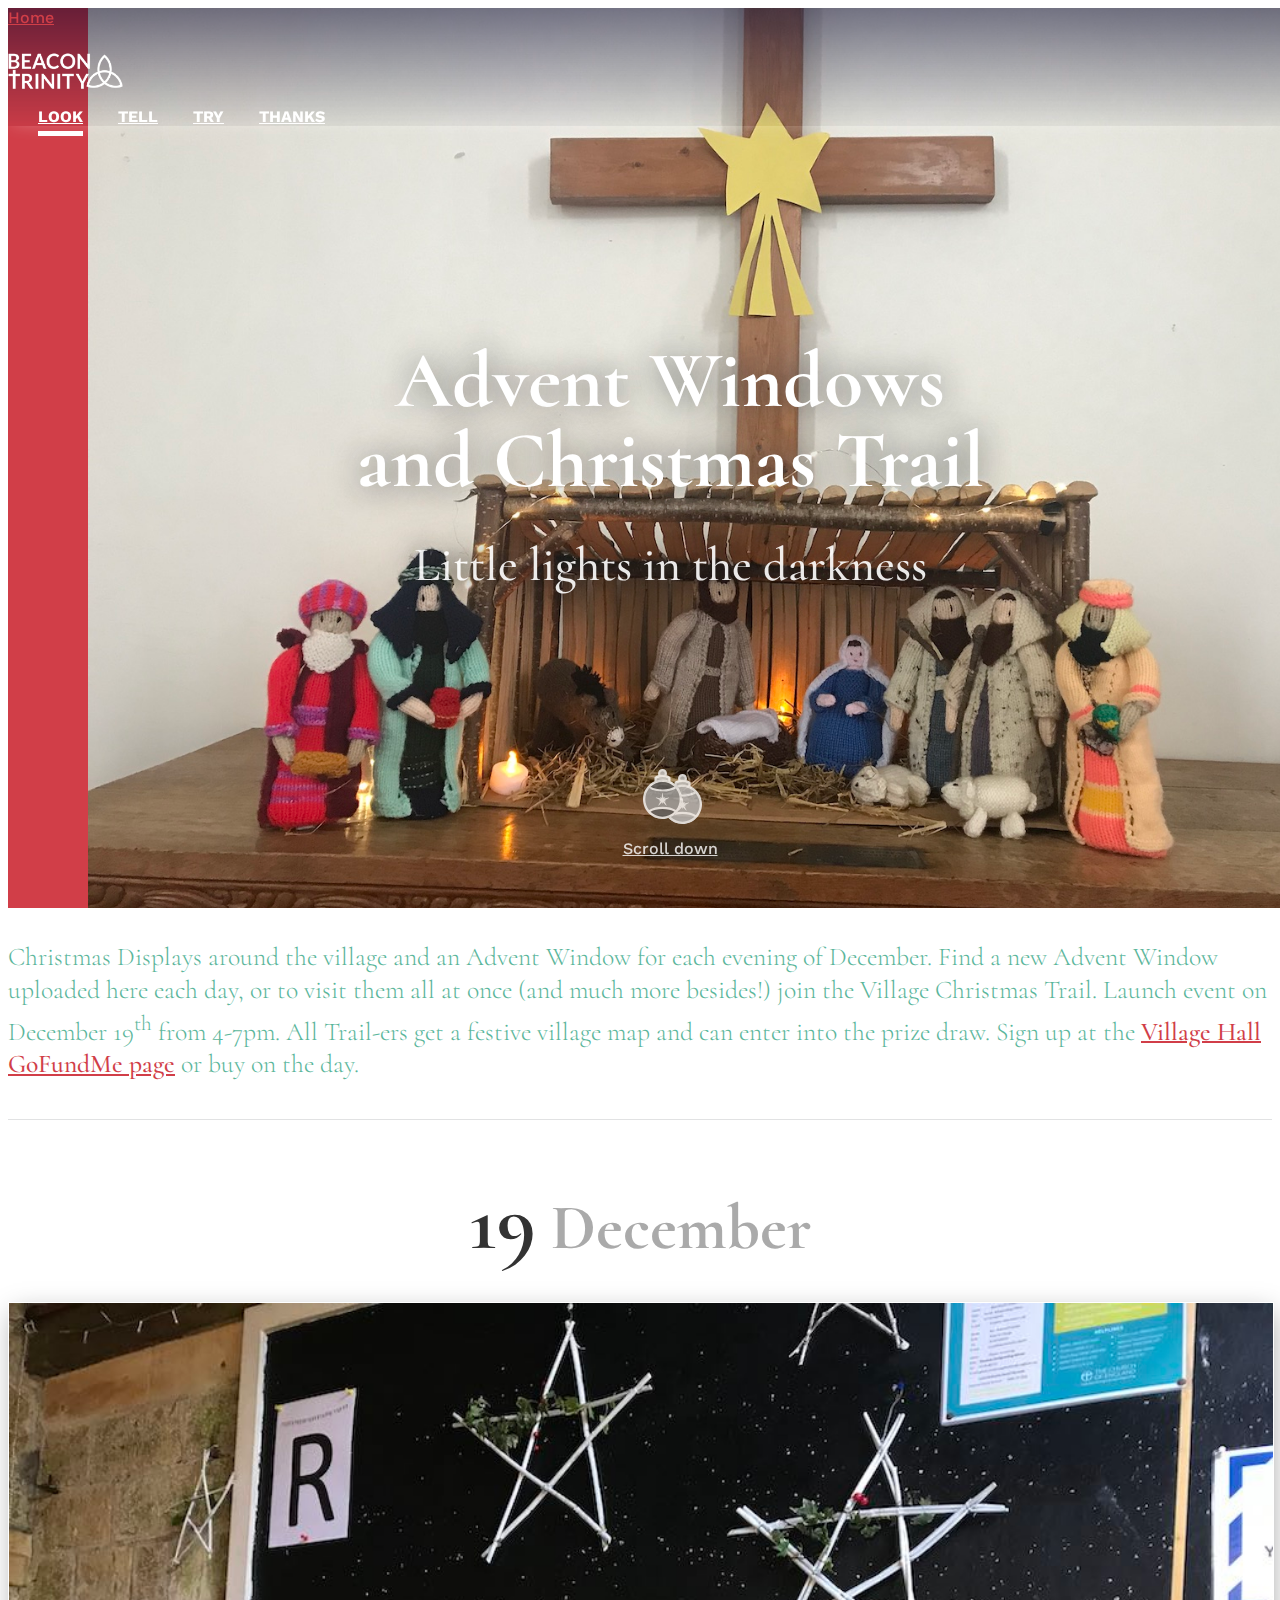
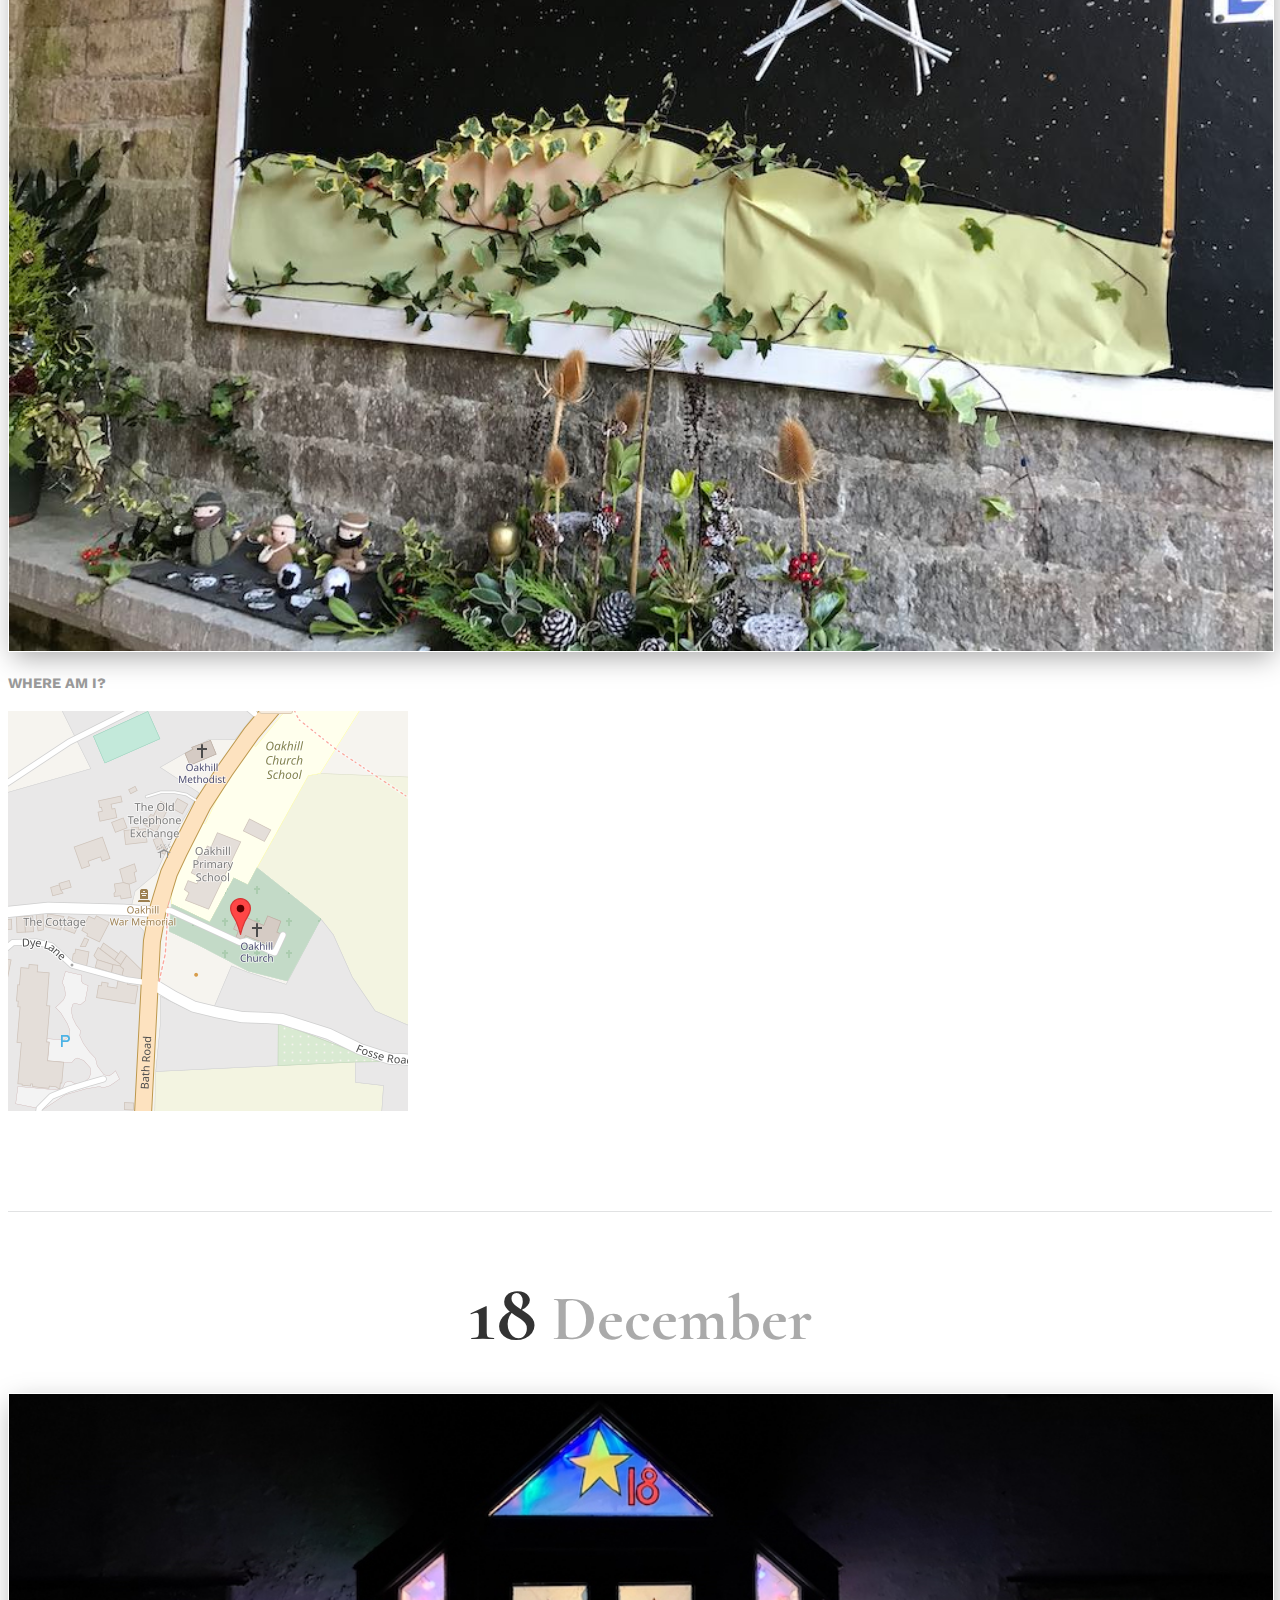
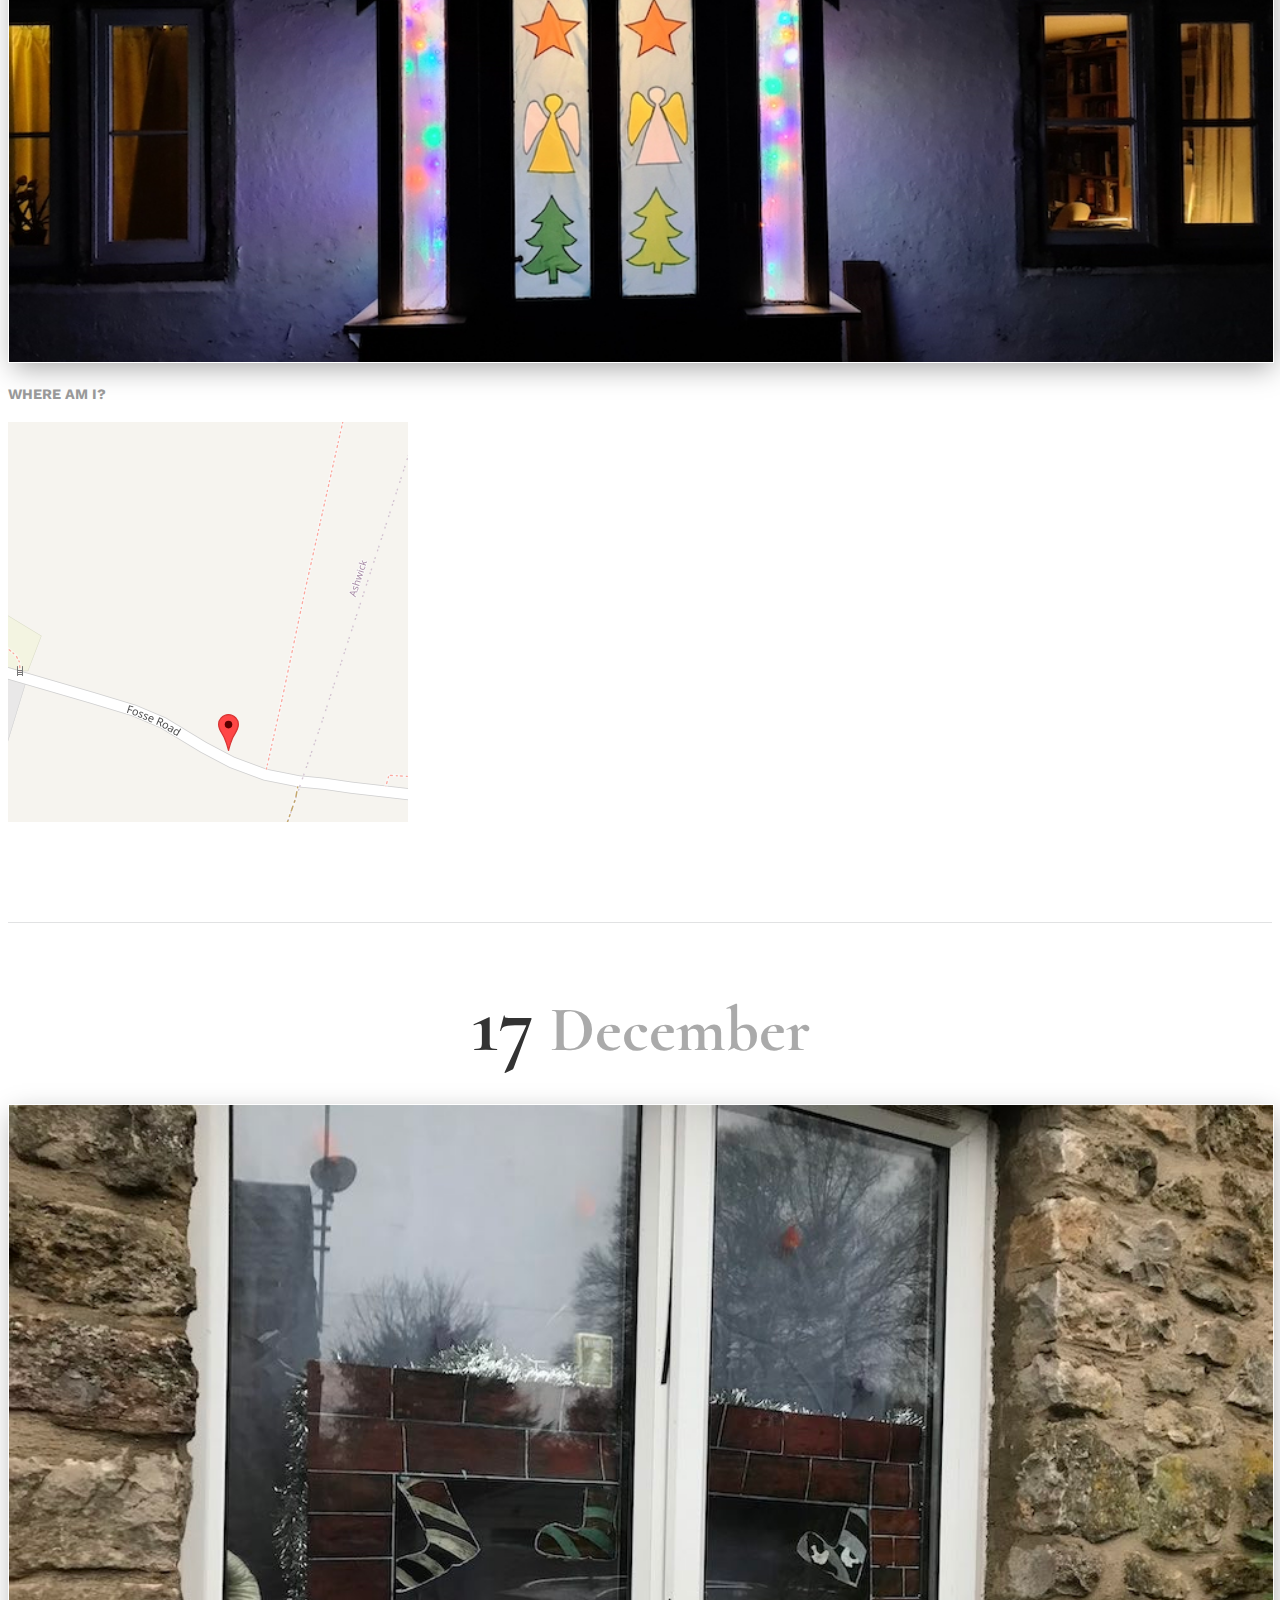
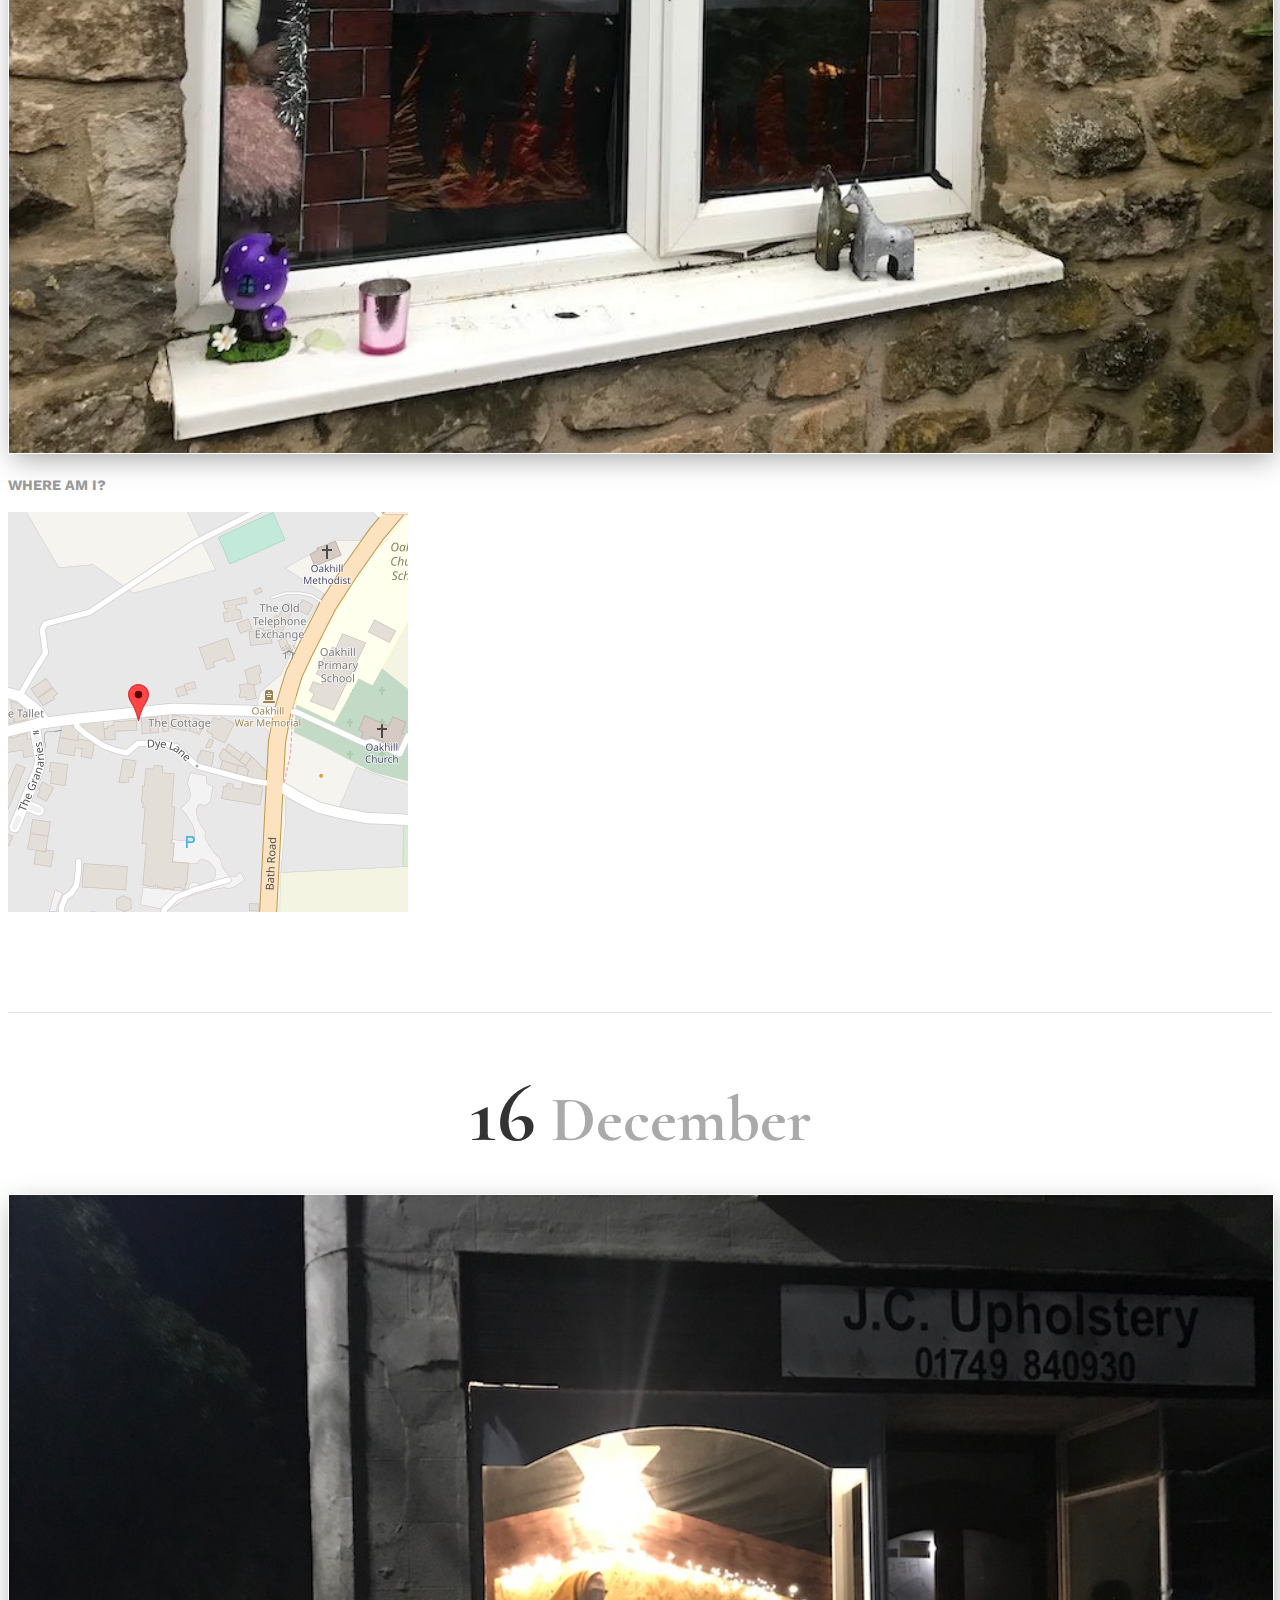
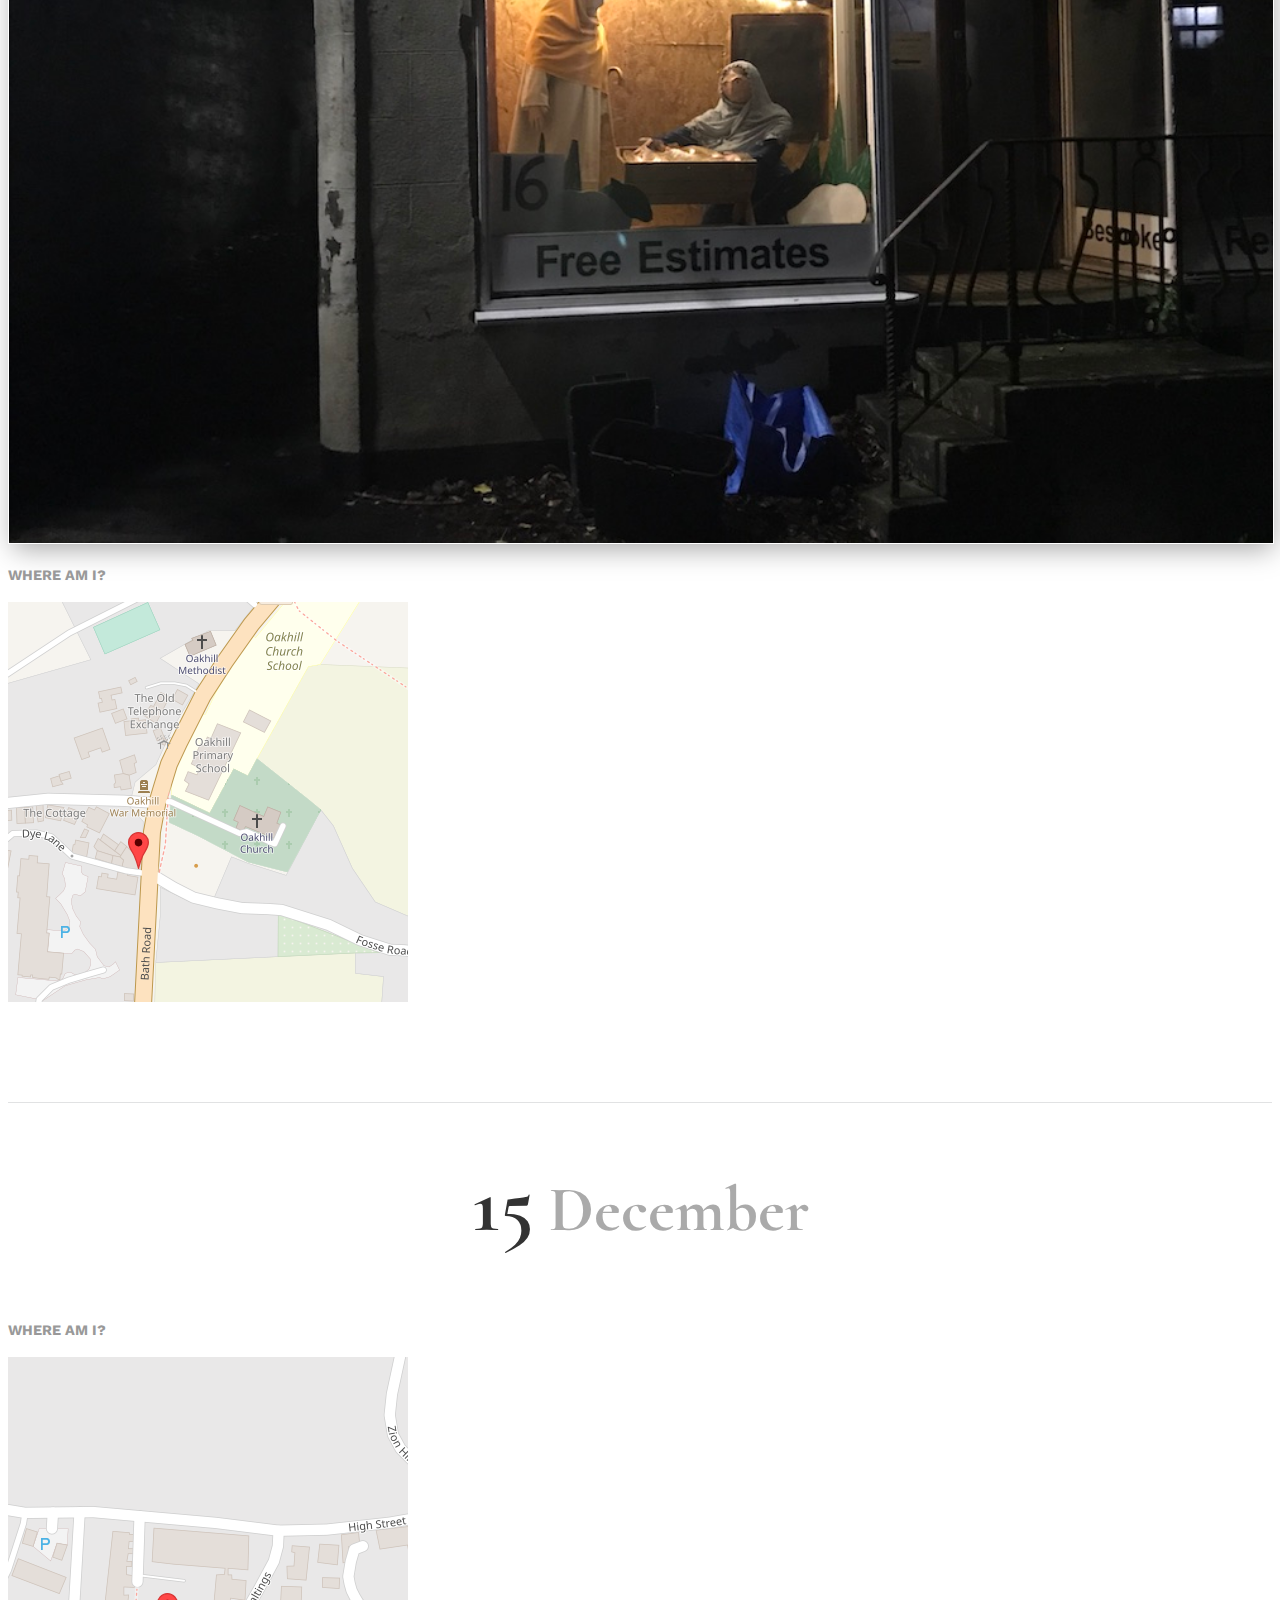
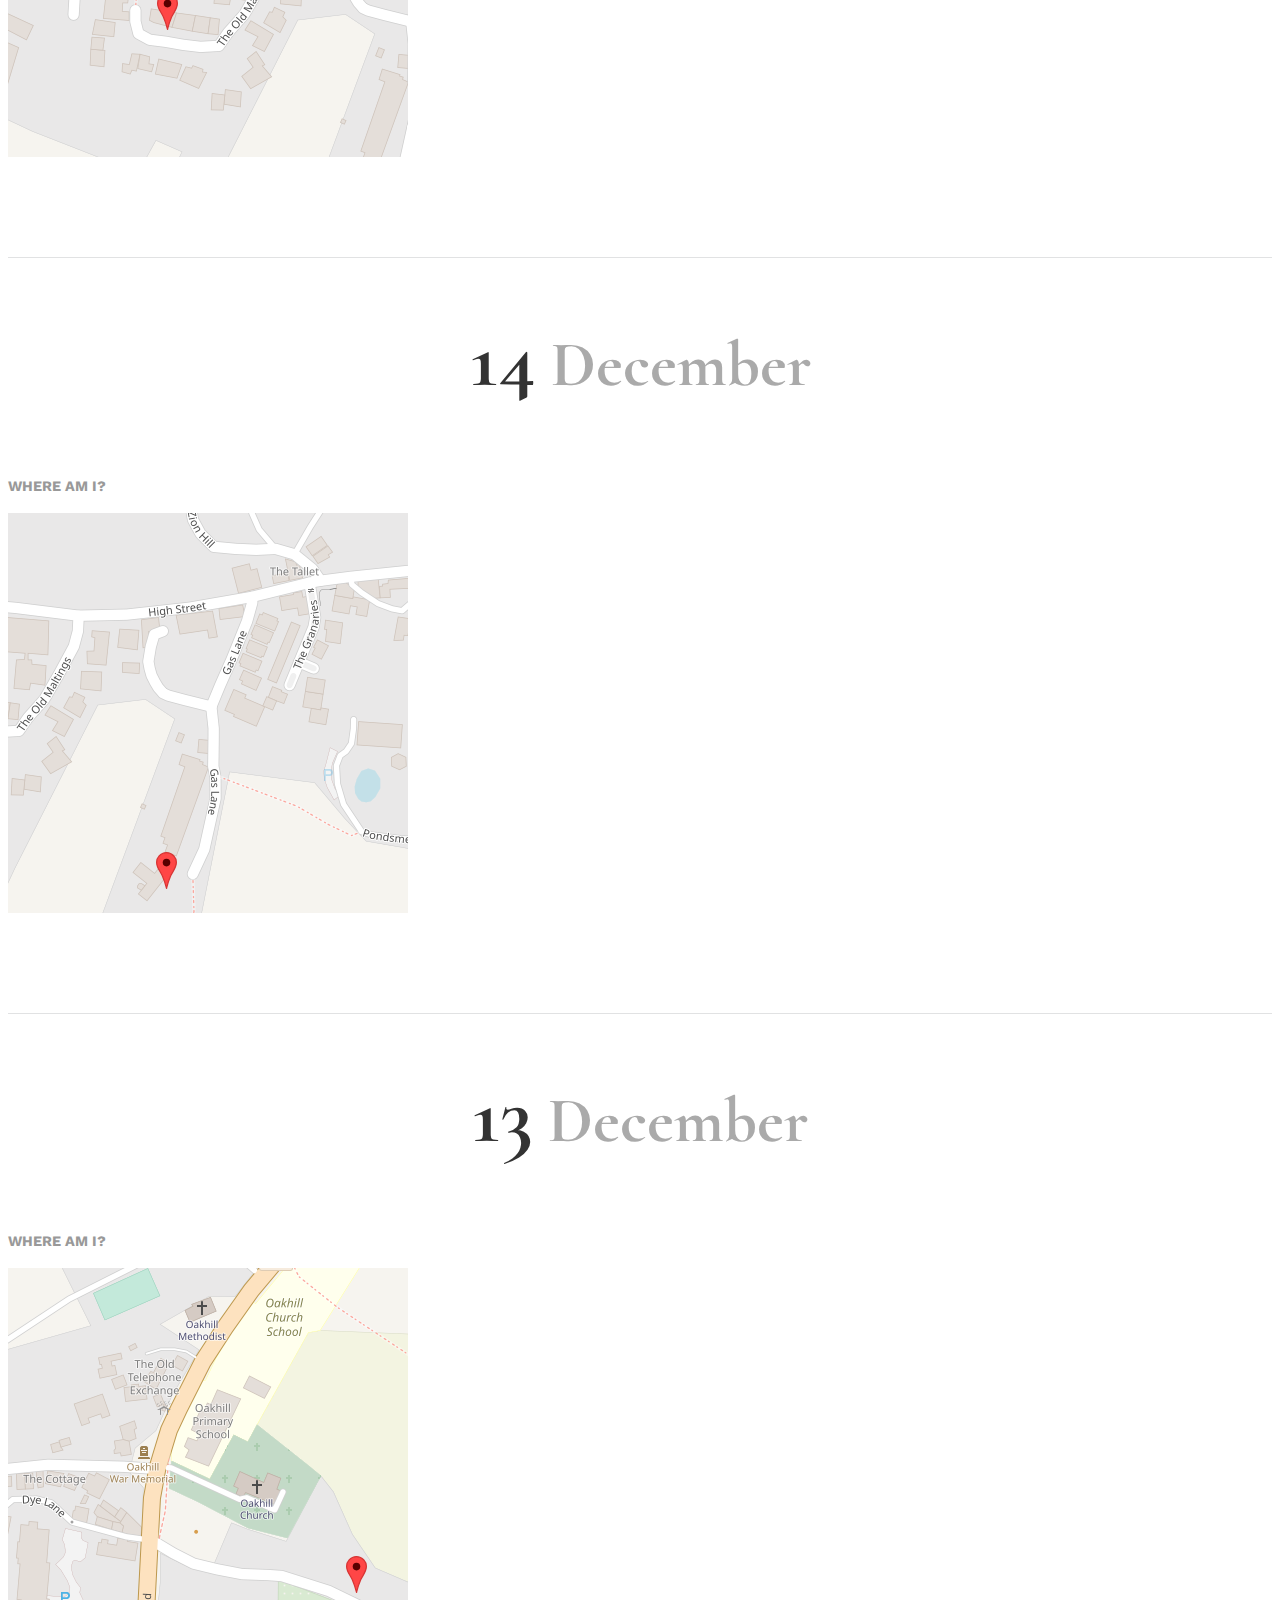
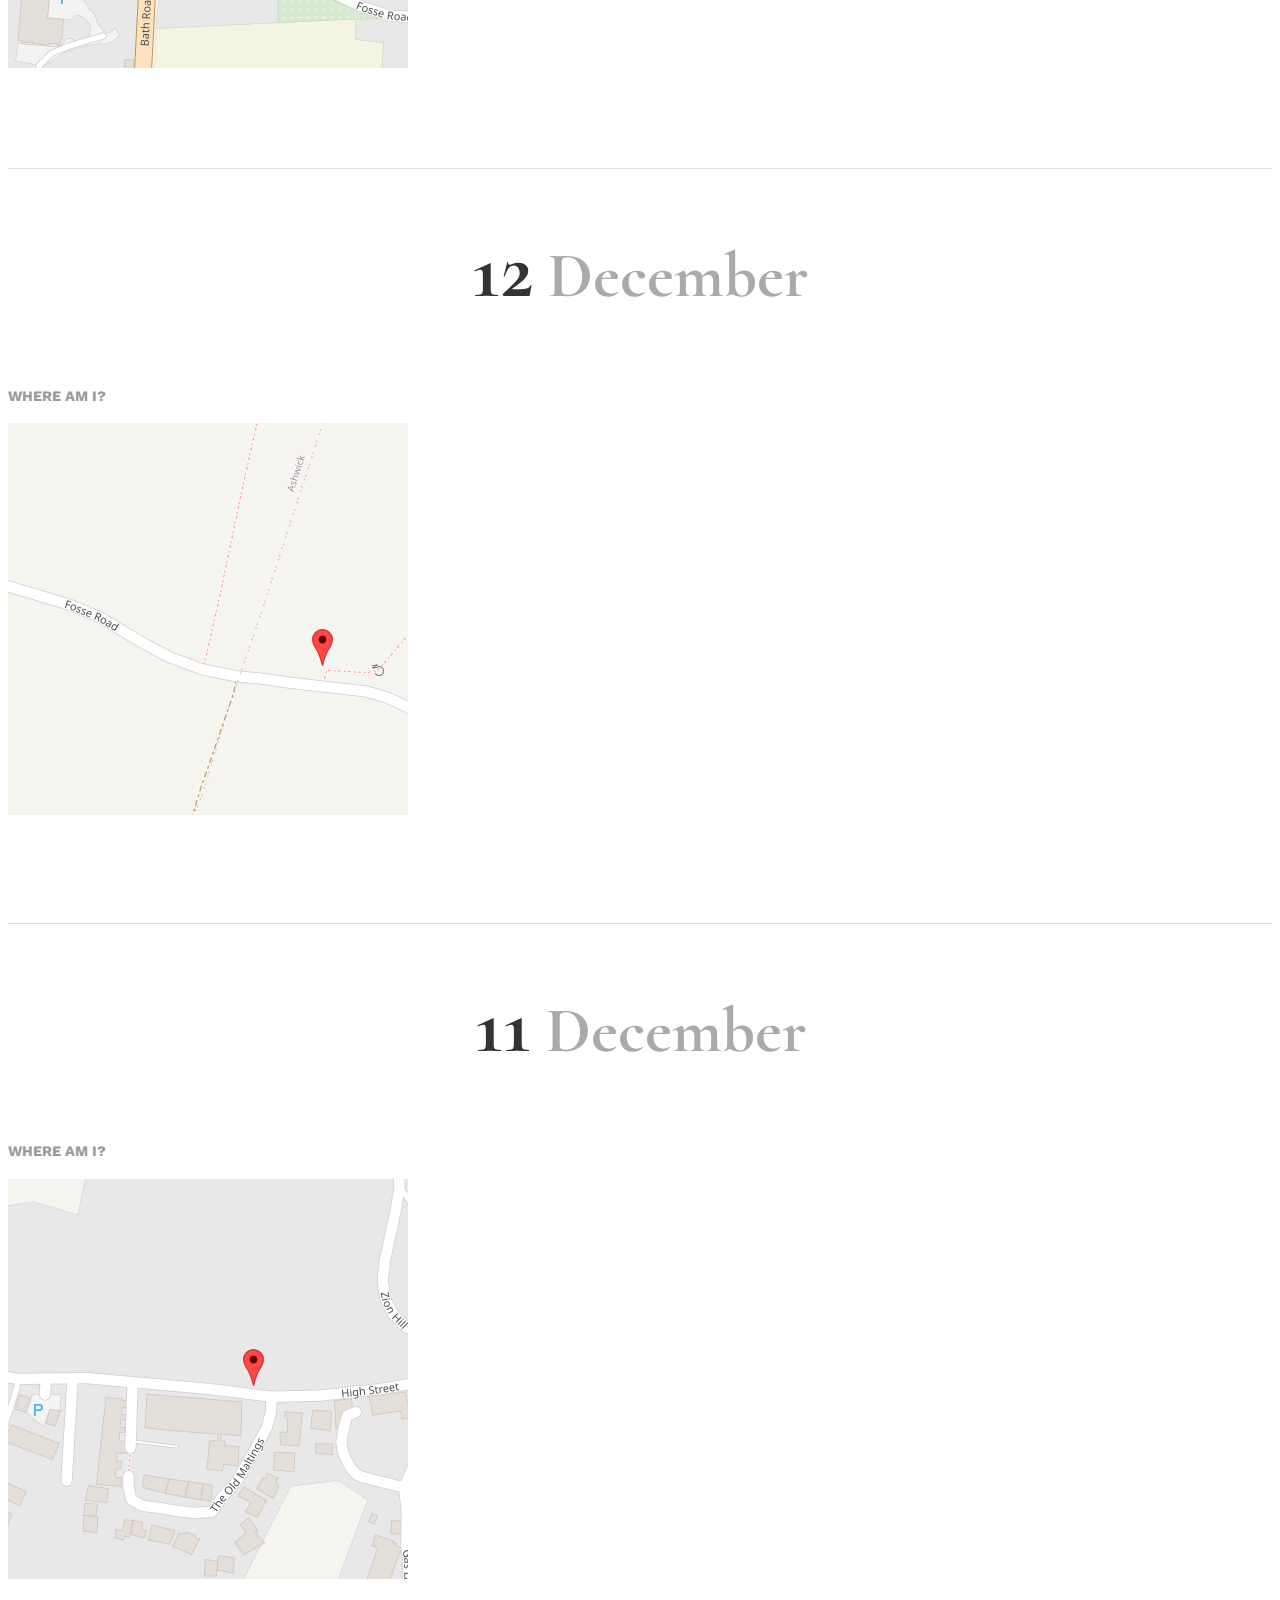
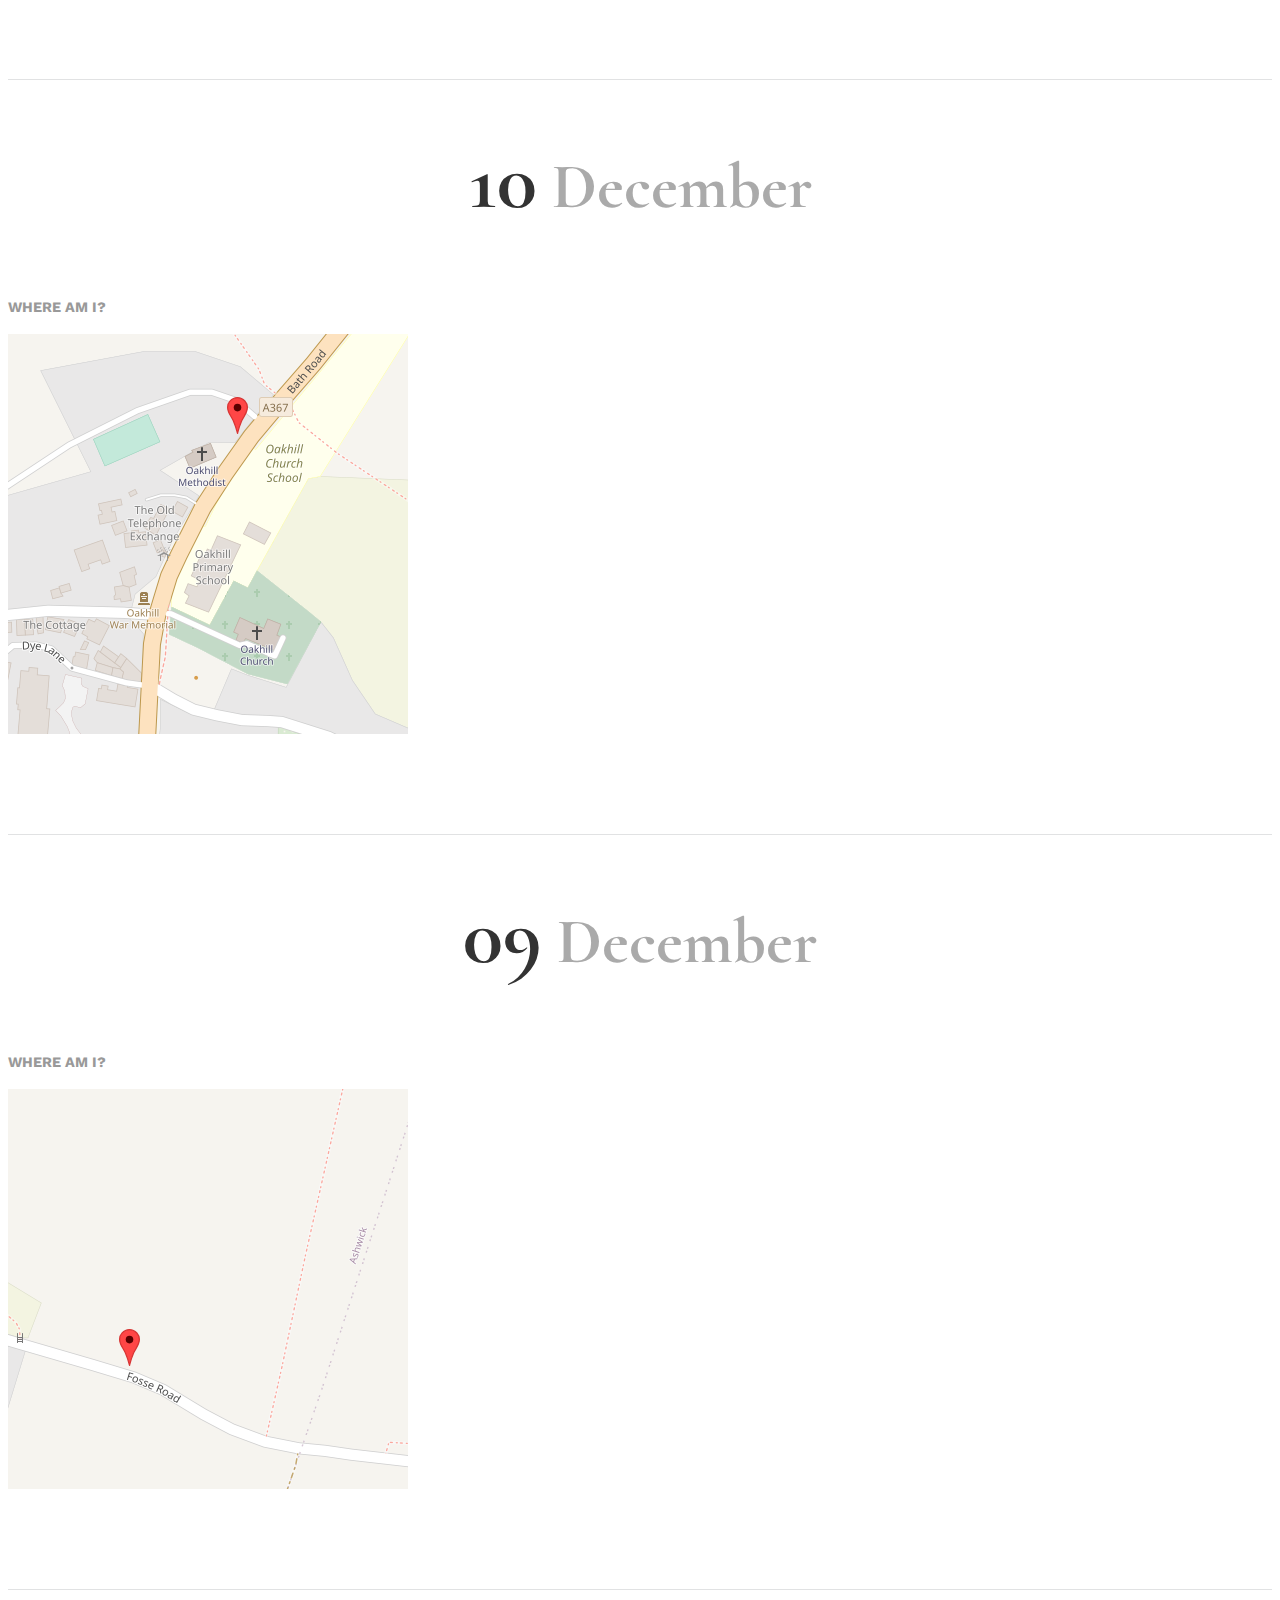
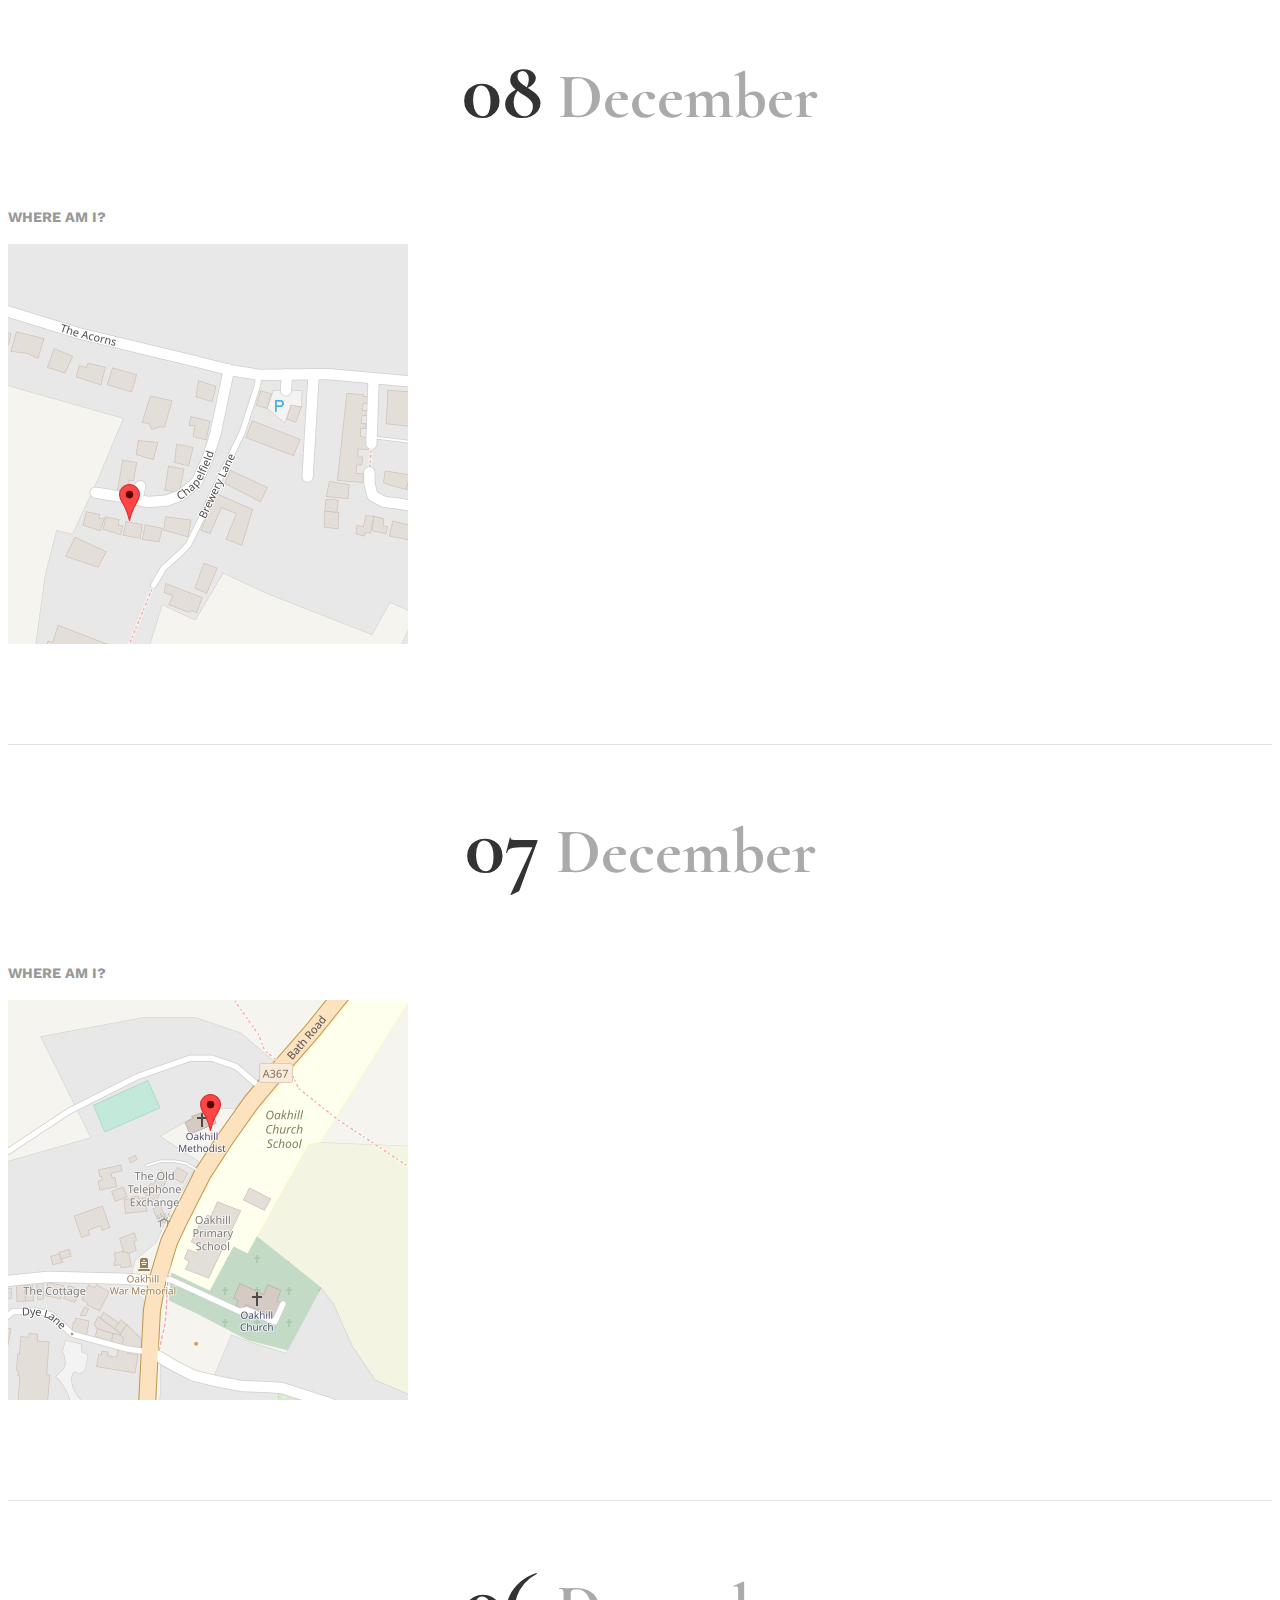
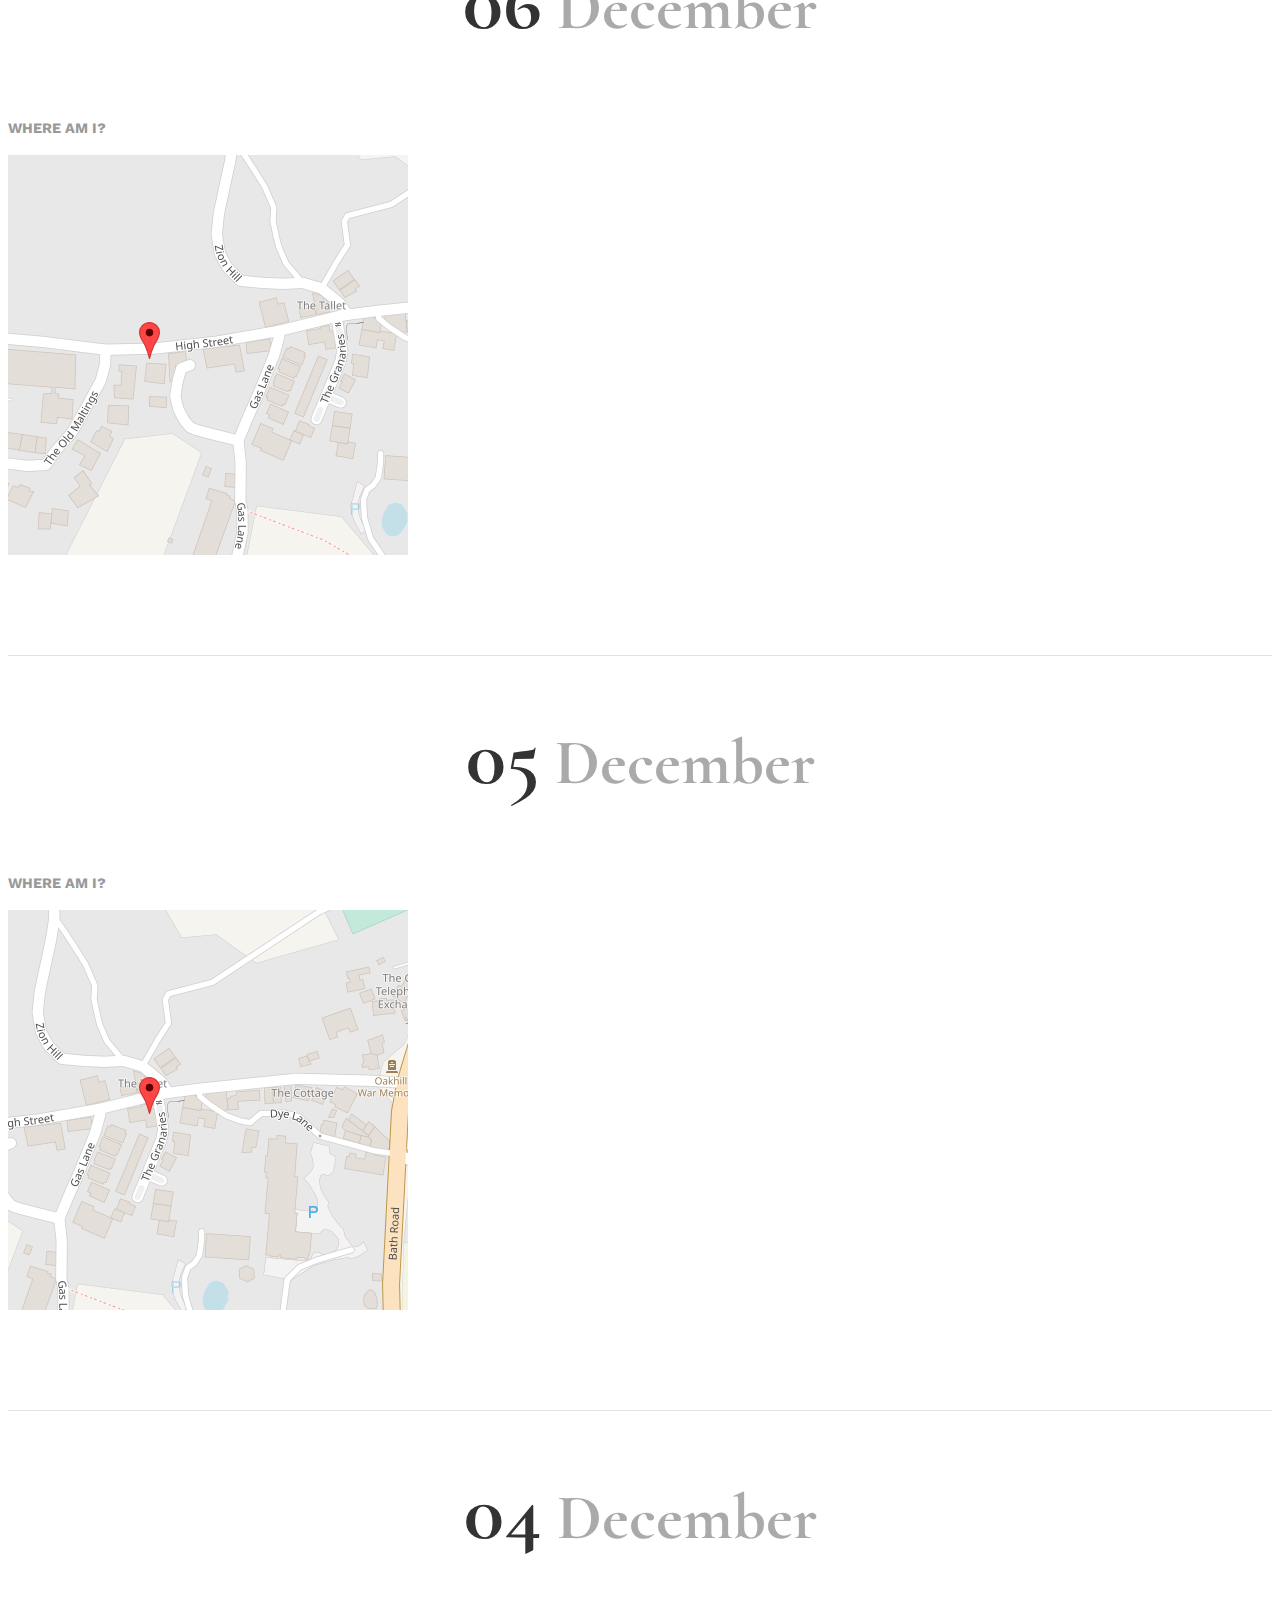
==== pages/look.html @ f8e77109 "+ Add window 19" ====
<!DOCTYPE html>
<html>
<head>
<meta content='text/html; charset=UTF-8' http-equiv='Content-Type'>
<title>Oakhill Christmas</title>
<meta name="csrf-param" content="authenticity_token" />
<meta name="csrf-token" content="M1wwPFpwJANXFvHrSxICEP5efMCZ+n0VY67HN2QtVoSW5trYsiqvUpiH+m9A2s6zXi1XtRDrYNXOIC4hHlekpw==" />

<link rel="shortcut icon" href="../assets/favicon.ico">
<link rel="stylesheet" href="https://cdn.jsdelivr.net/npm/bootstrap@4.5.3/dist/css/bootstrap.min.css" integrity="sha384-TX8t27EcRE3e/ihU7zmQxVncDAy5uIKz4rEkgIXeMed4M0jlfIDPvg6uqKI2xXr2" crossorigin="anonymous">
<link rel="preconnect" href="https://fonts.gstatic.com">
<link href="https://fonts.googleapis.com/css2?family=Cormorant:wght@500;700" rel="stylesheet">
<link href="https://fonts.googleapis.com/css2?family=Work+Sans:wght@300;400;500;700" rel="stylesheet">
<meta name="viewport" content="width=device-width, initial-scale=1">
<link rel="stylesheet" media="all" href="../assets/application.debug-95620c371dcebfc800fbf1a7ec0cdcf820e0d14f76e5cc3f74cae04fe5082d86.css" data-turbolinks-track="reload" />
<script src="../packs/js/application-1e810f1179e7f2b15173.js" data-turbolinks-track="reload"></script>
</head>
<body class='d-flex flex-column'>
<header>
<div class='container'>
<nav class='navbar'>
<a class="home text-hide" href="../index.html">Home</a>
<a class="active" href="look.html">Look</a>
<a class="" href="tell.html">Tell</a>
<a class="" href="try.html">Try</a>
<a class="" href="thanks.html">Thanks</a>
</nav>
</div>
</header>
<main>
<div class='look'>
<div class='hero'>
<div class='container'>
<div class='content'>
<h1>Advent Windows and Christmas Trail</h1>
<h2>Little lights in the darkness</h2>
</div>
</div>
<a class='icon-scroll-down' href='look.html#more'>Scroll down</a>
</div>
<main id='more'>
<div class='container'>
<div class='row'>
<div class='col-md-8 offset-md-2'>
<p class='intro'>
Christmas Displays around the village and an Advent Window for each
evening of December.  Find a new Advent Window uploaded here each
day, or to visit them all at once (and much more besides!) join the
Village Christmas Trail.  Launch event on December 19<sup>th</sup> from 4-7pm.
All Trail-ers get a festive village map and can enter into the prize
draw.  Sign up at the
<a href='https://www.gofundme.com/f/oakhill-xmas-trail-2020' target='_blank'>Village Hall GoFundMe page</a>
or buy on the day.
</p>
</div>
</div>
</div>
<div class='container'>
<div class='row window-wrapper'>
<div class='col-md-12 heading'>
<h3>
<span>19</span>
December
</h3>
</div>
<div class='col-md-6'>
<div class='window'>
<img loading='lazy' src='../assets/windows/2020-12-19-5865e328c3ea34ab847f7ffa89bfe5a27eb0540c5108613927c135bf97b46702.jpg'>
</div>
</div>
<div class='col-md-6'>
<h4>Where am I?</h4>
<div class='map-container'>
<div class='map' style='background-position : -1975px -607px;'></div>
<div class='pin' style='top : 187px; left : 222px;'></div>
</div>
</div>
</div>
<div class='row window-wrapper'>
<div class='col-md-12 heading'>
<h3>
<span>18</span>
December
</h3>
</div>
<div class='col-md-6'>
<div class='window'>
<img loading='lazy' src='../assets/windows/2020-12-18-d80e617630c4b2c1597be76819ff62c41b9dd7397119d939358905bd766bc375.jpg'>
</div>
</div>
<div class='col-md-6'>
<h4>Where am I?</h4>
<div class='map-container'>
<div class='map' style='background-position : -2690px -744px;'></div>
<div class='pin' style='top : 292px; left : 210px;'></div>
</div>
</div>
</div>
<div class='row window-wrapper'>
<div class='col-md-12 heading'>
<h3>
<span>17</span>
December
</h3>
</div>
<div class='col-md-6'>
<div class='window'>
<img loading='lazy' src='../assets/windows/2020-12-17-9ec0f29b1ff96c3c2975a5f32d603f405b8f2aaf71f4633a5e47facc5f8a8e12.jpg'>
</div>
</div>
<div class='col-md-6'>
<h4>Where am I?</h4>
<div class='map-container'>
<div class='map' style='background-position : -1850px -607px;'></div>
<div class='pin' style='top : 172px; left : 120px;'></div>
</div>
</div>
</div>
<div class='row window-wrapper'>
<div class='col-md-12 heading'>
<h3>
<span>16</span>
December
</h3>
</div>
<div class='col-md-6'>
<div class='window'>
<img loading='lazy' src='../assets/windows/2020-12-16-159285a04a4df839f895d5f8dbcd4daf01583adadcba0b0e94299530fc6c94bf.jpg'>
</div>
</div>
<div class='col-md-6'>
<h4>Where am I?</h4>
<div class='map-container'>
<div class='map' style='background-position : -1975px -607px;'></div>
<div class='pin' style='top : 230px; left : 120px;'></div>
</div>
</div>
</div>
<div class='row window-wrapper'>
<div class='col-md-12 heading'>
<h3>
<span>15</span>
December
</h3>
</div>
<div class='col-md-6'>
<div class='window'>
<img loading='lazy' src='../assets/windows/2020-12-15-88f43a1ffd67be42b8b22d4d09c64918814561d1355a48b5e711adae7271863c.jpg'>
</div>
</div>
<div class='col-md-6'>
<h4>Where am I?</h4>
<div class='map-container'>
<div class='map' style='background-position : -1375px -679px;'></div>
<div class='pin' style='top : 236px; left : 149px;'></div>
</div>
</div>
</div>
<div class='row window-wrapper'>
<div class='col-md-12 heading'>
<h3>
<span>14</span>
December
</h3>
</div>
<div class='col-md-6'>
<div class='window'>
<img loading='lazy' src='../assets/windows/2020-12-14-e9da2a2d914752db41555e2111316fa127c6148c0b6c1d1bda40dc2237b33244.jpg'>
</div>
</div>
<div class='col-md-6'>
<h4>Where am I?</h4>
<div class='map-container'>
<div class='map' style='background-position : -1575px -750px;'></div>
<div class='pin' style='top : 339px; left : 148px;'></div>
</div>
</div>
</div>
<div class='row window-wrapper'>
<div class='col-md-12 heading'>
<h3>
<span>13</span>
December
</h3>
</div>
<div class='col-md-6'>
<div class='window'>
<img loading='lazy' src='../assets/windows/2020-12-13-6f24507e391171f8ff9bf7e97a9a004bab70f260afc5857a5a40faf1292e8ef8.jpg'>
</div>
</div>
<div class='col-md-6'>
<h4>Where am I?</h4>
<div class='map-container'>
<div class='map' style='background-position : -1975px -607px;'></div>
<div class='pin' style='top : 288px; left : 338px;'></div>
</div>
</div>
</div>
<div class='row window-wrapper'>
<div class='col-md-12 heading'>
<h3>
<span>12</span>
December
</h3>
</div>
<div class='col-md-6'>
<div class='window'>
<img loading='lazy' src='../assets/windows/2020-12-12-d42a3b4412adf9bca129ae1d438a164043e8062b593d2eddef2c52775e07b538.jpg'>
</div>
</div>
<div class='col-md-6'>
<h4>Where am I?</h4>
<div class='map-container'>
<div class='map' style='background-position : -2752px -850px;'></div>
<div class='pin' style='top : 206px; left : 304px;'></div>
</div>
</div>
</div>
<div class='row window-wrapper'>
<div class='col-md-12 heading'>
<h3>
<span>11</span>
December
</h3>
</div>
<div class='col-md-6'>
<div class='window'>
<img loading='lazy' src='../assets/windows/2020-12-11-0de7e9d7fcc29fd0972484d497421b448766450cc0b929c7fb8dfa749b5ccab2.jpg'>
</div>
</div>
<div class='col-md-6'>
<h4>Where am I?</h4>
<div class='map-container'>
<div class='map' style='background-position : -1382px -635px;'></div>
<div class='pin' style='top : 170px; left : 235px;'></div>
</div>
</div>
</div>
<div class='row window-wrapper'>
<div class='col-md-12 heading'>
<h3>
<span>10</span>
December
</h3>
</div>
<div class='col-md-6'>
<div class='window'>
<img loading='lazy' src='../assets/windows/2020-12-10-acc11d23a0448c79f83c77eb536d7cde672ed893ce2a592a9d0c5550b015a870.jpg'>
</div>
</div>
<div class='col-md-6'>
<h4>Where am I?</h4>
<div class='map-container'>
<div class='map' style='background-position : -1975px -527px;'></div>
<div class='pin' style='top : 63px; left : 219px;'></div>
</div>
</div>
</div>
<div class='row window-wrapper'>
<div class='col-md-12 heading'>
<h3>
<span>09</span>
December
</h3>
</div>
<div class='col-md-6'>
<div class='window'>
<img loading='lazy' src='../assets/windows/2020-12-09-f4b4dcf47e6ad6c0edeb6081298231151b178b8f6337112967a86553243efa02.jpg'>
</div>
</div>
<div class='col-md-6'>
<h4>Where am I?</h4>
<div class='map-container'>
<div class='map' style='background-position : -2690px -744px;'></div>
<div class='pin' style='top : 240px; left : 111px;'></div>
</div>
</div>
</div>
<div class='row window-wrapper'>
<div class='col-md-12 heading'>
<h3>
<span>08</span>
December
</h3>
</div>
<div class='col-md-6'>
<div class='window'>
<img loading='lazy' src='../assets/windows/2020-12-08-3da3dc2ac5430d3167f9d2dd34ee2f21e6779541b747c7f29bf4a39675f9ac3e.jpg'>
</div>
</div>
<div class='col-md-6'>
<h4>Where am I?</h4>
<div class='map-container'>
<div class='map' style='background-position : -1141px -704px;'></div>
<div class='pin' style='top : 240px; left : 111px;'></div>
</div>
</div>
</div>
<div class='row window-wrapper'>
<div class='col-md-12 heading'>
<h3>
<span>07</span>
December
</h3>
</div>
<div class='col-md-6'>
<div class='window'>
<img loading='lazy' src='../assets/windows/2020-12-07-59f283e2bd1a28e805664316700396373d5df95e8eb7ef157a8ac45efd3682d4.jpg'>
</div>
</div>
<div class='col-md-6'>
<h4>Where am I?</h4>
<div class='map-container'>
<div class='map' style='background-position : -1975px -527px;'></div>
<div class='pin' style='top : 94px; left : 192px;'></div>
</div>
</div>
</div>
<div class='row window-wrapper'>
<div class='col-md-12 heading'>
<h3>
<span>06</span>
December
</h3>
</div>
<div class='col-md-6'>
<div class='window'>
<img loading='lazy' src='../assets/windows/2020-12-06-9f445a60e998fdf76683b4e509743e0f697d75a233102a3c621304e1978eb9d4.jpg'>
</div>
</div>
<div class='col-md-6'>
<h4>Where am I?</h4>
<div class='map-container'>
<div class='map' style='background-position : -1548px -658px;'></div>
<div class='pin' style='top : 167px; left : 131px;'></div>
</div>
</div>
</div>
<div class='row window-wrapper'>
<div class='col-md-12 heading'>
<h3>
<span>05</span>
December
</h3>
</div>
<div class='col-md-6'>
<div class='window'>
<img loading='lazy' src='../assets/windows/2020-12-05-75fbce24ec0f2575772f677d35c193078dd15f2ca82a422155fd4106fb32e84c.jpg'>
</div>
</div>
<div class='col-md-6'>
<h4>Where am I?</h4>
<div class='map-container'>
<div class='map' style='background-position : -1727px -635px;'></div>
<div class='pin' style='top : 167px; left : 131px;'></div>
</div>
</div>
</div>
<div class='row window-wrapper'>
<div class='col-md-12 heading'>
<h3>
<span>04</span>
December
</h3>
</div>
<div class='col-md-6'>
<div class='window'>
<img loading='lazy' src='../assets/windows/2020-12-04-f701c2fa04c05ffdb56a7cc5d01f794e6df32c0ae40dd476f19023794cbca4fd.jpg'>
</div>
</div>
<div class='col-md-6'>
<h4>Where am I?</h4>
<div class='map-container'>
<div class='map' style='background-position : -1975px -607px;'></div>
<div class='pin' style='top : 263px; left : 256px;'></div>
</div>
</div>
</div>
<div class='row window-wrapper'>
<div class='col-md-12 heading'>
<h3>
<span>03</span>
December
</h3>
</div>
<div class='col-md-6'>
<div class='window'>
<img loading='lazy' src='../assets/windows/2020-12-03-e077b1c6e62768f46613582e6791ffd4aa61589416a3dfbe6d0a641714ad062a.jpg'>
</div>
</div>
<div class='col-md-6'>
<h4>Where am I?</h4>
<div class='map-container'>
<div class='map alt-2' style='background-position : -22px -53px'></div>
<div class='pin' style='top : 174px; left : 209px;'></div>
</div>
</div>
</div>
<div class='row window-wrapper'>
<div class='col-md-12 heading'>
<h3>
<span>02</span>
December
</h3>
</div>
<div class='col-md-6'>
<div class='window'>
<img loading='lazy' src='../assets/windows/2020-12-02-af0397984b1eef94d970d83a034405617fbc940282250bea3e0398dc1735a48a.jpg'>
</div>
</div>
<div class='col-md-6'>
<h4>Where am I?</h4>
<div class='map-container'>
<div class='map' style='background-position : -1975px -607px;'></div>
<div class='pin' style='top : 247px; left : 173px;'></div>
</div>
</div>
</div>
<div class='row window-wrapper'>
<div class='col-md-12 heading'>
<h3>
<span>01</span>
December
</h3>
</div>
<div class='col-md-6'>
<div class='window'>
<img loading='lazy' src='../assets/windows/2020-12-01-25c2cef8e9766dd196eee80f705c6f2d673689f5f3cbc6fd0bedad4beb85bd52.jpg'>
</div>
</div>
<div class='col-md-6'>
<h4>Where am I?</h4>
<div class='map-container'>
<div class='map' style='background-position : -1633px -607px;'></div>
<div class='pin' style='top : 135px; left : 184px;'></div>
</div>
</div>
</div>
<div class='row window-wrapper'>
<div class='col-md-12 heading'>
<h3>
<span>30</span>
November
</h3>
</div>
<div class='col-md-6'>
<div class='window'>
<img loading='lazy' src='../assets/windows/2020-11-30-69831269e7c6793cb904b8bff371bec7b94673e6e0ede1182ffb703bba9cdcdc.jpg'>
</div>
</div>
<div class='col-md-6'>
<h4>Where am I?</h4>
<div class='map-container'>
<div class='map' style='background-position : -1975px -527px;'></div>
<div class='pin' style='top : 94px; left : 192px;'></div>
</div>
</div>
</div>
<div class='row window-wrapper'>
<div class='col-md-12 heading'>
<h3>
<span>29</span>
November
</h3>
</div>
<div class='col-md-6'>
<div class='window'>
<img loading='lazy' src='../assets/windows/2020-11-29-d0441938d1eea5e03d8c6f7400be844778fafd9d1d3d84a21f23861e4670e05a.jpg'>
</div>
</div>
<div class='col-md-6'>
<h4>Where am I?</h4>
<div class='map-container'>
<div class='map' style='background-position : -1975px -607px;'></div>
<div class='pin' style='top : 278px; left : 216px;'></div>
</div>
</div>
</div>
</div>
<div class='container'>
<div class='row'>
<div class='col-md-8 offset-md-2 outro'>
<p>
"The people walking in darkness have seen a great light, on
those living in the land of the shadow of death a light has dawned."
<br>
<strong>The Bible (Isaiah 9 v 2)</strong>
</p>
<p>
If you’re looking for light in the darkness this Christmas, if
you’re struggling to make ends meet, if you’re lonely or hungry,
or you don’t know where to turn; then the church is here for you.
We don't mind whether or not you’ve been Christened, what mistakes
you’ve made in your life, or what you believe about God; just send
us an e-mail or give us a call if we might be able to help.
</p>
</div>
</div>
</div>
</main>
</div>

</main>
<footer>
<div class='container'>
<ul>
<li><a href="../index.html">Home</a></li>
<li><a href="look.html">Look</a></li>
<li><a href="tell.html">Tell</a></li>
<li><a href="try.html">Try</a></li>
<li><a href="thanks.html">Thanks</a></li>
</ul>
<p>
Brought to you by
<a href='https://www.beacontrinity.church/' target='_blank'>Beacon Trinity</a>
and
<strong>Oakhill Methodist Church</strong>
working together with
<a href='https://www.ashwickparish.org/amenities/ashwick-oakhill-village-hall/' target='_blank'>Ashwick &amp; Oakhill Village Hall.</a>
</p>
<p>
If you'd like to feature on this site, please contact us at
<a href='mailto:beth@bas.me.uk'>beth@bas.me.uk</a>
or
<a href='mailto:vicar@beacontrinity.church'>vicar@beacontrinity.church</a>
</p>
</div>
</footer>
</body>
</html>
---- assets/application.debug-95620c371dcebfc800fbf1a7ec0cdcf820e0d14f76e5cc3f74cae04fe5082d86.css ----
/* line 1, app/assets/stylesheets/components/footer.scss */
body > footer {
  background: linear-gradient(to bottom, #050000, #303030);
  padding: 100px 0;
}

/* line 5, app/assets/stylesheets/components/footer.scss */
body > footer p {
  color: #a0a0a0;
}

/* line 9, app/assets/stylesheets/components/footer.scss */
body > footer a,
body > footer strong {
  color: #fff;
  font-weight: 500;
}

/* line 14, app/assets/stylesheets/components/footer.scss */
body > footer a {
  transition: all 0.3s;
  padding-bottom: 2px;
  border-bottom: 2px solid transparent;
}

/* line 19, app/assets/stylesheets/components/footer.scss */
body > footer a:hover {
  color: #d13e48;
  text-decoration: none;
  border-bottom: 2px solid #d13e48;
}

/* line 26, app/assets/stylesheets/components/footer.scss */
body > footer ul {
  list-style-type: none;
  margin: 0 0 3em 0;
  padding: 0;
}

/* line 30, app/assets/stylesheets/components/footer.scss */
body > footer ul li {
  margin-bottom: 0.5em;
  display: inline-block;
}

/* line 34, app/assets/stylesheets/components/footer.scss */
body > footer ul li:after {
  content: "/";
  padding: 0 15px;
  color: #999;
}

@media only screen and (max-width: 480px) {
  /* line 34, app/assets/stylesheets/components/footer.scss */
  body > footer ul li:after {
    padding-right: 10px;
  }
}

/* line 42, app/assets/stylesheets/components/footer.scss */
body > footer ul li:last-child:after {
  display: none;
}

/* line 46, app/assets/stylesheets/components/footer.scss */
body > footer ul a {
  text-decoration: none;
}
/* line 1, app/assets/stylesheets/components/header.scss */
body > header {
  background: linear-gradient(to bottom, rgba(0, 0, 40, 0.5), rgba(0, 0, 40, 0.04));
  position: fixed;
  width: 100%;
  z-index: 10;
  box-shadow: 0 0 18px -5px rgba(255, 255, 255, 0.4);
}

/* line 8, app/assets/stylesheets/components/header.scss */
body > header .navbar {
  justify-content: flex-end;
}

/* line 11, app/assets/stylesheets/components/header.scss */
body > header .navbar .home {
  position: relative;
  width: 330px;
  height: 80px;
  margin-right: auto;
  background: url(icon_oakhillmethodist-43dc48744e11cd020ca4bc5d33fd8fbf3ee0c65a6393730b278d8ad0dd8c7bb1.svg) 150px 26px no-repeat;
  background-size: 100px;
}

/* line 19, app/assets/stylesheets/components/header.scss */
body > header .navbar .home:after {
  content: "";
  display: block;
  width: 150px;
  height: 80px;
  background: url(beaconlogo-e38c79e19890d33f6c426a3efb6bc62dceaf33c90a90537043b60886504a97bd.png) 0 20px no-repeat;
  background-size: 115px;
}

/* line 29, app/assets/stylesheets/components/header.scss */
body > header .navbar a:not(:first-child) {
  color: #fff;
  margin-left: 30px;
  font-weight: bold;
  text-transform: uppercase;
  padding-bottom: 5px;
  border-bottom: 5px solid transparent;
}

/* line 37, app/assets/stylesheets/components/header.scss */
body > header .navbar a:not(:first-child):hover {
  border-bottom: 5px solid rgba(255, 255, 255, 0.5);
}

/* line 41, app/assets/stylesheets/components/header.scss */
body > header .navbar a.active:not(:first-child) {
  border-bottom: 5px solid #fff;
}

@media only screen and (max-width: 900px) {
  /* line 48, app/assets/stylesheets/components/header.scss */
  body > header .navbar {
    max-width: 500px;
    margin: 0 auto;
    justify-content: space-between;
    padding-bottom: 0;
  }
  /* line 53, app/assets/stylesheets/components/header.scss */
  body > header .navbar .home {
    height: 33px;
    width: 100%;
    background-size: 80px;
    background-position: 100% 0;
    overflow: hidden;
  }
  /* line 60, app/assets/stylesheets/components/header.scss */
  body > header .navbar .home:after {
    background-position: 0 0;
    background-size: 80px;
    height: 80px;
  }
  /* line 66, app/assets/stylesheets/components/header.scss */
  body > header .navbar a:not(:first-child) {
    margin: 0;
  }
}
/* line 1, app/assets/stylesheets/fonts.scss */
body {
  font-family: 'Work Sans', sans-serif;
  font-weight: 300;
}

/* line 6, app/assets/stylesheets/fonts.scss */
h1, h2 {
  font-family: 'Cormorant', serif;
}

/* line 9, app/assets/stylesheets/fonts.scss */
h1 {
  font-weight: 700;
}

/* line 12, app/assets/stylesheets/fonts.scss */
h2 {
  font-weight: 500;
}

/* line 16, app/assets/stylesheets/fonts.scss */
.intro {
  font-family: 'Cormorant', serif;
}
/* line 2, app/assets/stylesheets/home.scss */
.home .hero {
  position: relative;
  width: 100%;
  height: 100vh;
  background-size: cover;
  overflow: hidden;
  display: flex;
  align-items: center;
  justify-content: center;
}

/* line 9, app/assets/stylesheets/home.scss */
.home .hero .video-wrapper {
  position: absolute;
  top: -50%;
  left: -50%;
  width: 200%;
  height: 200%;
}

/* line 17, app/assets/stylesheets/home.scss */
.home .hero video {
  position: absolute;
  top: 0;
  bottom: 0;
  right: 0;
  left: 0;
  margin: auto;
  min-height: 50%;
  min-width: 50%;
}

/* line 28, app/assets/stylesheets/home.scss */
.home .hero .icon-sound-toggle {
  position: absolute;
  background: url(mute-5364257e67708235a60851506d0bcd4e90c3517e6573437192e24908f490df92.svg) center center no-repeat;
  background-size: 35px;
  bottom: 50px;
  right: 50px;
  width: 50px;
  height: 50px;
  z-index: 1;
  cursor: pointer;
  opacity: 0.3;
  transition: all 0.3s;
}

/* line 42, app/assets/stylesheets/home.scss */
.home .hero .icon-sound-toggle:hover {
  opacity: 1;
}

@media only screen and (max-width: 900px) {
  /* line 28, app/assets/stylesheets/home.scss */
  .home .hero .icon-sound-toggle {
    bottom: 20px;
    right: 20px;
  }
}

/* line 51, app/assets/stylesheets/home.scss */
.home .hero .icon-sound-toggle.toggled {
  background-image: url(unmute-4823989c4f6d94ce5e6e7224c97d3f8c1c29c42629deff370bf113ebb94c9598.svg);
}

/* line 56, app/assets/stylesheets/home.scss */
.home .hero h1 {
  text-shadow: 0 0 20px rgba(0, 0, 0, 0.4), 0 0 40px rgba(0, 170, 255, 0.3), 0 -5px 50px rgba(255, 255, 255, 0.4);
}

/* line 60, app/assets/stylesheets/home.scss */
.home .hero h2 {
  opacity: 0.8;
  text-shadow: 0 0 20px rgba(0, 0, 0, 0.8), 0 0 40px rgba(0, 204, 255, 0.3), 0 -5px 50px rgba(255, 255, 255, 0.7);
}

/* line 69, app/assets/stylesheets/home.scss */
.home .hero .content {
  text-align: center;
  color: #fff;
}

/* line 74, app/assets/stylesheets/home.scss */
.home .hero .content {
  position: relative;
  z-index: 1;
}

/* line 83, app/assets/stylesheets/home.scss */
.home section .row {
  margin: 0;
}

/* line 87, app/assets/stylesheets/home.scss */
.home section .info {
  padding: 50px;
  padding-top: 120px;
}

/* line 91, app/assets/stylesheets/home.scss */
.home section .info h4 {
  font-family: 'Cormorant', serif;
  font-size: 3em;
}

/* line 95, app/assets/stylesheets/home.scss */
.home section .info h4 + p {
  opacity: 0.8;
}

/* line 99, app/assets/stylesheets/home.scss */
.home section .info .btn.btn-primary {
  background: 0;
  border-radius: 0;
}

/* line 105, app/assets/stylesheets/home.scss */
.home section .impact {
  display: flex;
  align-items: center;
  justify-content: center;
  min-height: 400px;
  overflow: hidden;
}

/* line 111, app/assets/stylesheets/home.scss */
.home section .impact h1 {
  text-align: center;
  font-size: 5em;
  color: #fff;
}

/* line 119, app/assets/stylesheets/home.scss */
.home section .impact:after {
  content: "";
  position: absolute;
  width: 100%;
  height: 100%;
  z-index: 0;
  transition: all 0.3s;
  opacity: 0.95;
}

/* line 129, app/assets/stylesheets/home.scss */
.home section .impact h1 {
  z-index: 1;
}

/* line 134, app/assets/stylesheets/home.scss */
.home section .impact:hover:after {
  opacity: 1;
  transform: scale(1.1);
}

/* line 143, app/assets/stylesheets/home.scss */
.home section.look .impact h1 {
  position: relative;
  padding: 3px 20px;
  color: #fff;
  text-shadow: 0 0 20px rgba(0, 0, 0, 0.8), 0 0 40px rgba(255, 170, 0, 0.7), 0 -10px 60px rgba(255, 0, 0, 0.5);
}

/* line 149, app/assets/stylesheets/home.scss */
.home section.look .impact:after {
  background: url(inn-af0397984b1eef94d970d83a034405617fbc940282250bea3e0398dc1735a48a.jpg) center center no-repeat;
  background-size: cover;
}

/* line 154, app/assets/stylesheets/home.scss */
.home section.look .info {
  background: #d13e48;
  color: #fff;
}

/* line 158, app/assets/stylesheets/home.scss */
.home section.look .info .btn.btn-primary {
  border: 2px solid #fff;
  color: #fff;
}

/* line 162, app/assets/stylesheets/home.scss */
.home section.look .info .btn.btn-primary:hover {
  background: #fff;
  color: #d13e48;
}

/* line 170, app/assets/stylesheets/home.scss */
.home section.listen .impact {
  background: #5bb69b;
}

/* line 174, app/assets/stylesheets/home.scss */
.home section.tell {
  background: #611823;
}

/* line 176, app/assets/stylesheets/home.scss */
.home section.tell .info {
  color: #fff;
}

/* line 179, app/assets/stylesheets/home.scss */
.home section.tell .info .btn.btn-primary {
  border: 2px solid #fff;
}

/* line 182, app/assets/stylesheets/home.scss */
.home section.tell .info .btn.btn-primary:hover {
  background: #fff;
  color: #611823;
}

/* line 189, app/assets/stylesheets/home.scss */
.home section.tell .impact h1 {
  position: relative;
  padding: 3px 20px;
  color: #fff;
  text-shadow: 0 0 20px rgba(0, 0, 0, 0.8), 0 0 40px rgba(255, 170, 0, 0.9), 0 -10px 60px rgba(255, 0, 0, 0.5);
}

/* line 196, app/assets/stylesheets/home.scss */
.home section.tell .impact:after {
  background: url(stones-a16f5ca0428bad495930660373cde389840c7b347da2ea97ac5925d01a12a84e.jpg) center center no-repeat;
  background-size: cover;
}

/* line 202, app/assets/stylesheets/home.scss */
.home section.try {
  background: linear-gradient(to bottom, rgba(255, 255, 0, 0.25), #e1b55d);
}

/* line 205, app/assets/stylesheets/home.scss */
.home section.try .info .btn.btn-primary {
  border: 2px solid #333;
  color: #333;
}

/* line 209, app/assets/stylesheets/home.scss */
.home section.try .info .btn.btn-primary:hover {
  background: #333;
  color: #e1b55d;
}

/* line 216, app/assets/stylesheets/home.scss */
.home section.try .impact h1 {
  color: #fff;
  text-shadow: 0 0 20px rgba(0, 0, 0, 0.5), 0 0 40px rgba(0, 170, 255, 0.9), 0 -5px 50px rgba(255, 255, 255, 0.5);
}

/* line 221, app/assets/stylesheets/home.scss */
.home section.try .impact:after {
  background: url(church-6425b57138271208161d36c61315ac30e8aad0b478ad765550b19cc72e7b0490.jpg) center center;
  background-size: cover;
}

/* line 227, app/assets/stylesheets/home.scss */
.home section.thanks {
  background: #1e230b;
}

/* line 230, app/assets/stylesheets/home.scss */
.home section.thanks .info {
  color: #fff;
}

/* line 232, app/assets/stylesheets/home.scss */
.home section.thanks .info .btn.btn-primary {
  border: 2px solid #fff;
}

/* line 235, app/assets/stylesheets/home.scss */
.home section.thanks .info .btn.btn-primary:hover {
  background: #fff;
  color: #1e230b;
}

/* line 242, app/assets/stylesheets/home.scss */
.home section.thanks .impact h1 {
  text-shadow: 0 0 20px rgba(0, 0, 0, 0.8), 0 0 40px rgba(170, 255, 0, 0.9), 0 -10px 60px rgba(30, 35, 11, 0.5);
}

/* line 246, app/assets/stylesheets/home.scss */
.home section.thanks .impact:after {
  background: url("https://images.unsplash.com/photo-1487530903081-59e0e3331512?ixlib=rb-1.2.1&ixid=eyJhcHBfaWQiOjEyMDd9&auto=format&fit=crop&w=933&q=80") center center no-repeat;
  background-size: cover;
}

@media only screen and (max-width: 480px) {
  /* line 254, app/assets/stylesheets/home.scss */
  .home section .info {
    padding: 20px;
  }
  /* line 257, app/assets/stylesheets/home.scss */
  .home section .info h4 {
    font-size: 2.5em;
  }
  /* line 261, app/assets/stylesheets/home.scss */
  .home section:nth-child(odd) .row {
    flex-direction: column-reverse;
  }
}
/* line 1, app/assets/stylesheets/layout.scss */
html,
body {
  height: 100%;
}

/* line 6, app/assets/stylesheets/layout.scss */
main {
  flex: 1 0 auto;
}

/* line 10, app/assets/stylesheets/layout.scss */
main + footer {
  flex-shrink: 0;
}

/* line 14, app/assets/stylesheets/layout.scss */
a {
  font-weight: 500;
  transition: all 0.3s;
  color: #d13e48;
}

/* line 19, app/assets/stylesheets/layout.scss */
a:hover {
  text-decoration: none;
  color: #882128;
}

@keyframes swing-l {
  0% {
    transform: rotate(10deg);
  }
  100% {
    transform: rotate(-10deg);
  }
}

@keyframes swing-l-more {
  0% {
    transform: rotate(20deg);
  }
  100% {
    transform: rotate(-20deg);
  }
}

@keyframes swing-r {
  0% {
    transform: rotate(-7deg);
  }
  100% {
    transform: rotate(13deg);
  }
}

@keyframes swing-r-more {
  0% {
    transform: rotate(-22deg);
  }
  100% {
    transform: rotate(16deg);
  }
}

/* line 45, app/assets/stylesheets/layout.scss */
.hero .icon-scroll-down {
  position: absolute;
  bottom: 50px;
  z-index: 5;
  padding-top: 70px;
  background-size: 45px;
  color: #fff;
  opacity: 0.8;
  transition: all 0.3s;
}

@media only screen and (max-width: 900px) {
  /* line 45, app/assets/stylesheets/layout.scss */
  .hero .icon-scroll-down {
    bottom: 75px;
  }
  /* line 57, app/assets/stylesheets/layout.scss */
  .hero .icon-scroll-down:after, .hero .icon-scroll-down:before {
    filter: grayscale(0%) !important;
  }
}

/* line 63, app/assets/stylesheets/layout.scss */
.hero .icon-scroll-down.is-hidden {
  opacity: 0;
}

/* line 67, app/assets/stylesheets/layout.scss */
.hero .icon-scroll-down:after, .hero .icon-scroll-down:before {
  filter: grayscale(100%);
  content: "";
  position: absolute;
  margin: auto;
  background: url(icon-bauble-c74b6bd36fc8f749e2b6cc3a5aa9ce2656e7539fed08ed22da3c0b937011b143.svg) center 0 no-repeat;
  transition: all 0.3s;
}

/* line 76, app/assets/stylesheets/layout.scss */
.hero .icon-scroll-down:after {
  top: 0;
  left: -15px;
  right: 0;
  width: 50px;
  height: 50px;
  background: url(icon-bauble-2-1a70179ba38b080290d1f4f4d1af831363b77a4c921c16d9c92899f4abea5eae.svg) center 0 no-repeat;
  animation: swing-l ease-in-out 1s infinite alternate;
}

/* line 86, app/assets/stylesheets/layout.scss */
.hero .icon-scroll-down:before {
  top: 5px;
  left: 25px;
  right: 0;
  width: 50px;
  height: 50px;
  animation: swing-r ease-in-out 0.8s infinite alternate;
}

/* line 95, app/assets/stylesheets/layout.scss */
.hero .icon-scroll-down:hover {
  opacity: 1;
  text-decoration: none;
  background-position: center 5px;
}

/* line 100, app/assets/stylesheets/layout.scss */
.hero .icon-scroll-down:hover:before, .hero .icon-scroll-down:hover:after {
  filter: grayscale(0%);
}

/* line 104, app/assets/stylesheets/layout.scss */
.hero .icon-scroll-down:hover:after {
  animation: swing-l-more ease-in-out 0.7s infinite alternate;
}

/* line 107, app/assets/stylesheets/layout.scss */
.hero .icon-scroll-down:hover:before {
  filter: grayscale(0%);
  animation: swing-r-more ease-in-out 0.6s infinite alternate;
}

/* line 116, app/assets/stylesheets/layout.scss */
.hero h1 {
  font-size: 5em;
}

/* line 119, app/assets/stylesheets/layout.scss */
.hero h2 {
  font-size: 3em;
}

@media only screen and (max-width: 900px) {
  /* line 124, app/assets/stylesheets/layout.scss */
  .hero h1 {
    font-size: 2.4em;
  }
  /* line 127, app/assets/stylesheets/layout.scss */
  .hero h2 {
    font-size: 1.6em;
  }
}

/* line 134, app/assets/stylesheets/layout.scss */
div:not(.home) .hero .icon-scroll-down {
  transform: translate(-50px);
}

@media only screen and (max-width: 480px) {
  /* line 133, app/assets/stylesheets/layout.scss */
  div:not(.home) .hero {
    border: none;
  }
}

/* line 143, app/assets/stylesheets/layout.scss */
div:not(.home) .hero .content h1, div:not(.home) .hero .content h2 {
  position: relative;
  left: -50px;
  max-width: 630px;
  margin-left: auto;
  margin-right: auto;
  line-height: 1em;
}

/* line 151, app/assets/stylesheets/layout.scss */
div:not(.home) .hero .content h1 {
  margin-bottom: 20px;
}

@media only screen and (max-width: 480px) {
  /* line 157, app/assets/stylesheets/layout.scss */
  div:not(.home) .hero .content h1, div:not(.home) .hero .content h2 {
    left: 0;
  }
  /* line 161, app/assets/stylesheets/layout.scss */
  div:not(.home) .hero .icon-scroll-down {
    transform: translate(0);
  }
}

/* line 167, app/assets/stylesheets/layout.scss */
.outro {
  border-top: 1px solid #e1e2e3;
  margin-top: 50px;
  padding-top: 50px;
}

/* line 172, app/assets/stylesheets/layout.scss */
.outro p:first-child {
  color: #5bb69b;
  font-family: "Cormorant", serif;
  font-size: 1.3em;
}

@media only screen and (max-width: 480px) {
  /* line 172, app/assets/stylesheets/layout.scss */
  .outro p:first-child {
    line-height: 1.2em;
  }
}

/* line 180, app/assets/stylesheets/layout.scss */
.outro strong {
  margin-left: 1em;
  color: #999;
}

@media only screen and (max-width: 480px) {
  /* line 180, app/assets/stylesheets/layout.scss */
  .outro strong {
    margin-left: 0;
  }
}

/* line 189, app/assets/stylesheets/layout.scss */
.btn.btn-primary:active,
.btn.btn-primary:focus {
  box-shadow: none !important;
}
/* line 2, app/assets/stylesheets/pages/listen.scss */
.listen .hero {
  position: relative;
  width: 100%;
  height: 100vh;
  background: url(advent-f8c046c4b3b3cb5c972d189210a047eb3d3b80bf3f8e6a92f08a7a9ff1e817b8.jpg) center center;
  background-size: cover;
  display: flex;
  align-items: center;
  justify-content: center;
  border-left: 80px solid #d13e48;
}

/* line 9, app/assets/stylesheets/pages/listen.scss */
.listen .hero:after {
  content: "";
  position: absolute;
  top: 0;
  width: 100%;
  height: 100%;
  z-index: 0;
}

/* line 18, app/assets/stylesheets/pages/listen.scss */
.listen .hero h1 {
  color: #fff;
  text-shadow: 0 0 30px rgba(0, 0, 0, 0.4), 0 0 40px rgba(51, 51, 51, 0.3), 0 -5px 50px rgba(255, 255, 255, 0.4);
}

/* line 23, app/assets/stylesheets/pages/listen.scss */
.listen .hero h2 {
  color: #fff;
  opacity: 0.9;
  text-shadow: 0 0 30px rgba(51, 51, 51, 0.8), 0 0 20px rgba(51, 51, 51, 0.7), 0 -5px 50px rgba(51, 51, 51, 0.8);
}

/* line 29, app/assets/stylesheets/pages/listen.scss */
.listen .hero .content {
  position: relative;
  z-index: 2;
}

/* line 38, app/assets/stylesheets/pages/listen.scss */
.listen .hero .content {
  text-align: center;
  color: #fff;
}

/* line 46, app/assets/stylesheets/pages/listen.scss */
.listen main {
  margin: 2em 0;
}

/* line 49, app/assets/stylesheets/pages/listen.scss */
.listen main .intro {
  margin-top: 0.3em;
  margin-bottom: 2em;
  padding-bottom: 1.5em;
  border-bottom: 1px solid #e1e2e3;
  font-size: 1.6em;
  color: #5bb69b;
  line-height: 1.3em;
}

@media only screen and (max-width: 480px) {
  /* line 49, app/assets/stylesheets/pages/listen.scss */
  .listen main .intro {
    font-size: 1.5em;
  }
}

/* line 65, app/assets/stylesheets/pages/listen.scss */
.listen .window-wrapper:not(:last-child) {
  border-bottom: 1px solid #e1e2e3;
  margin-bottom: 50px;
  padding-bottom: 100px;
}

/* line 71, app/assets/stylesheets/pages/listen.scss */
.listen .window-wrapper .heading h3 {
  margin: 0 0 30px 0;
  text-align: center;
  font-size: 4em;
  font-family: 'Cormorant', serif;
  color: #aaa;
}

/* line 78, app/assets/stylesheets/pages/listen.scss */
.listen .window-wrapper .heading h3 span {
  color: #333;
  font-weight: bold;
  font-size: 1.3em;
}

@media only screen and (max-width: 480px) {
  /* line 71, app/assets/stylesheets/pages/listen.scss */
  .listen .window-wrapper .heading h3 {
    font-size: 2.5em;
  }
}

/* line 88, app/assets/stylesheets/pages/listen.scss */
.listen .window-wrapper .window img {
  width: 100%;
  box-shadow: 2px 8px 26px -3px rgba(1, 2, 3, 0.35);
  border: 1px solid #fff;
}

/* line 94, app/assets/stylesheets/pages/listen.scss */
.listen .window-wrapper h4 {
  font-size: 0.9em;
  text-transform: uppercase;
  color: #999;
}

@media only screen and (max-width: 480px) {
  /* line 94, app/assets/stylesheets/pages/listen.scss */
  .listen .window-wrapper h4 {
    margin: 1.5em 0 1em 0;
    text-align: center;
  }
}

/* line 105, app/assets/stylesheets/pages/listen.scss */
.listen .window-wrapper .map-container {
  position: relative;
}

/* line 108, app/assets/stylesheets/pages/listen.scss */
.listen .window-wrapper .map {
  width: 400px;
  max-width: 100%;
  height: 400px;
  background: url(map-ba9a6480f7d1e0ce6f76355fe6028b9e540e952e35bb36fc25d134a0bbd153af.png) no-repeat;
  opacity: 0.7;
}

/* line 115, app/assets/stylesheets/pages/listen.scss */
.listen .window-wrapper .map.alt-2 {
  background: url(map-2-30facab33d004361e59f6d586951c5228072be3353452ef615967b3df1aa88df.png) no-repeat;
}

/* line 119, app/assets/stylesheets/pages/listen.scss */
.listen .window-wrapper .pin {
  position: absolute;
  z-index: 10;
  width: 30px;
  height: 39px;
  top: 0;
  left: 0;
  background: url(icon-pin-cae693b6d0817ebfaef23eaa1c13ecbae2c4553590ed1039b0511aabb73162bb.svg) 0 0 no-repeat;
}
/* line 2, app/assets/stylesheets/pages/look.scss */
.look .hero {
  position: relative;
  width: 100%;
  height: 100vh;
  background: url(advent-f8c046c4b3b3cb5c972d189210a047eb3d3b80bf3f8e6a92f08a7a9ff1e817b8.jpg) center center;
  background-size: cover;
  display: flex;
  align-items: center;
  justify-content: center;
  border-left: 80px solid #d13e48;
}

/* line 9, app/assets/stylesheets/pages/look.scss */
.look .hero:after {
  content: "";
  position: absolute;
  top: 0;
  width: 100%;
  height: 100%;
  z-index: 0;
}

/* line 18, app/assets/stylesheets/pages/look.scss */
.look .hero h1 {
  color: #fff;
  text-shadow: 0 0 30px rgba(0, 0, 0, 0.4), 0 0 40px rgba(51, 51, 51, 0.3), 0 -5px 50px rgba(255, 255, 255, 0.4);
}

/* line 23, app/assets/stylesheets/pages/look.scss */
.look .hero h2 {
  color: #fff;
  opacity: 0.9;
  text-shadow: 0 0 30px rgba(51, 51, 51, 0.8), 0 0 20px rgba(51, 51, 51, 0.7), 0 -5px 50px rgba(51, 51, 51, 0.8);
}

/* line 29, app/assets/stylesheets/pages/look.scss */
.look .hero .content {
  position: relative;
  z-index: 2;
}

/* line 38, app/assets/stylesheets/pages/look.scss */
.look .hero .content {
  text-align: center;
  color: #fff;
}

/* line 46, app/assets/stylesheets/pages/look.scss */
.look main {
  margin: 2em 0;
}

/* line 49, app/assets/stylesheets/pages/look.scss */
.look main .intro {
  margin-top: 0.3em;
  margin-bottom: 2em;
  padding-bottom: 1.5em;
  border-bottom: 1px solid #e1e2e3;
  font-size: 1.6em;
  color: #5bb69b;
  line-height: 1.3em;
}

@media only screen and (max-width: 480px) {
  /* line 49, app/assets/stylesheets/pages/look.scss */
  .look main .intro {
    font-size: 1.5em;
  }
}

/* line 65, app/assets/stylesheets/pages/look.scss */
.look .window-wrapper:not(:last-child) {
  border-bottom: 1px solid #e1e2e3;
  margin-bottom: 50px;
  padding-bottom: 100px;
}

/* line 71, app/assets/stylesheets/pages/look.scss */
.look .window-wrapper .heading h3 {
  margin: 0 0 30px 0;
  text-align: center;
  font-size: 4em;
  font-family: 'Cormorant', serif;
  color: #aaa;
}

/* line 78, app/assets/stylesheets/pages/look.scss */
.look .window-wrapper .heading h3 span {
  color: #333;
  font-weight: bold;
  font-size: 1.3em;
}

@media only screen and (max-width: 480px) {
  /* line 71, app/assets/stylesheets/pages/look.scss */
  .look .window-wrapper .heading h3 {
    font-size: 2.5em;
  }
}

/* line 88, app/assets/stylesheets/pages/look.scss */
.look .window-wrapper .window img {
  width: 100%;
  box-shadow: 2px 8px 26px -3px rgba(1, 2, 3, 0.35);
  border: 1px solid #fff;
}

/* line 94, app/assets/stylesheets/pages/look.scss */
.look .window-wrapper h4 {
  font-size: 0.9em;
  text-transform: uppercase;
  color: #999;
}

@media only screen and (max-width: 480px) {
  /* line 94, app/assets/stylesheets/pages/look.scss */
  .look .window-wrapper h4 {
    margin: 1.5em 0 1em 0;
    text-align: center;
  }
}

/* line 105, app/assets/stylesheets/pages/look.scss */
.look .window-wrapper .map-container {
  position: relative;
}

/* line 108, app/assets/stylesheets/pages/look.scss */
.look .window-wrapper .map {
  width: 400px;
  max-width: 100%;
  height: 400px;
  background: url(map-ba9a6480f7d1e0ce6f76355fe6028b9e540e952e35bb36fc25d134a0bbd153af.png) no-repeat;
  opacity: 0.7;
}

/* line 115, app/assets/stylesheets/pages/look.scss */
.look .window-wrapper .map.alt-2 {
  background: url(map-2-30facab33d004361e59f6d586951c5228072be3353452ef615967b3df1aa88df.png) no-repeat;
}

/* line 119, app/assets/stylesheets/pages/look.scss */
.look .window-wrapper .pin {
  position: absolute;
  z-index: 10;
  width: 30px;
  height: 39px;
  top: 0;
  left: 0;
  background: url(icon-pin-cae693b6d0817ebfaef23eaa1c13ecbae2c4553590ed1039b0511aabb73162bb.svg) 0 0 no-repeat;
}
/* line 2, app/assets/stylesheets/pages/tell.scss */
.tell .hero {
  position: relative;
  width: 100%;
  height: 100vh;
  background: url(stones-a16f5ca0428bad495930660373cde389840c7b347da2ea97ac5925d01a12a84e.jpg) center center;
  background-size: cover;
  display: flex;
  align-items: center;
  justify-content: center;
  border-left: 80px solid #611823;
}

/* line 9, app/assets/stylesheets/pages/tell.scss */
.tell .hero h1, .tell .hero h2 {
  text-shadow: 0 0 20px rgba(0, 0, 0, 0.8), 0 0 40px rgba(255, 170, 0, 0.9), 0 -10px 60px rgba(255, 0, 0, 0.5);
}

/* line 17, app/assets/stylesheets/pages/tell.scss */
.tell .hero .content {
  text-align: center;
  color: #fff;
}

/* line 24, app/assets/stylesheets/pages/tell.scss */
.tell .hero a.icon-scroll-down {
  color: #333;
}

/* line 29, app/assets/stylesheets/pages/tell.scss */
.tell main {
  margin: 2em 0;
}

/* line 32, app/assets/stylesheets/pages/tell.scss */
.tell main .intro {
  margin-top: 0.3em;
  margin-bottom: 2em;
  padding-bottom: 1.5em;
  border-bottom: 1px solid #e1e2e3;
  font-size: 2em;
  color: #5bb69b;
  line-height: 1.3em;
}

/* line 42, app/assets/stylesheets/pages/tell.scss */
.tell main .main-content {
  padding-right: 80px;
}

@media only screen and (max-width: 480px) {
  /* line 42, app/assets/stylesheets/pages/tell.scss */
  .tell main .main-content {
    padding-right: 15px;
  }
}

/* line 49, app/assets/stylesheets/pages/tell.scss */
.tell main p.note {
  position: relative;
  margin-top: 2em;
  color: #757473;
}

/* line 54, app/assets/stylesheets/pages/tell.scss */
.tell main p.note:before {
  display: block;
  content: "";
  width: 35%;
  margin-bottom: 1.6em;
  border-top: 1px solid #e1e2e3;
}

/* line 63, app/assets/stylesheets/pages/tell.scss */
.tell main .map-section {
  margin-top: 3em;
  margin-bottom: 3em;
}

/* line 67, app/assets/stylesheets/pages/tell.scss */
.tell main .map-section p {
  font-family: 'Cormorant', serif;
  color: #5bb69b;
  font-size: 2em;
  line-height: 1.3em;
}

/* line 74, app/assets/stylesheets/pages/tell.scss */
.tell main .map-section .map-container {
  position: relative;
}

/* line 77, app/assets/stylesheets/pages/tell.scss */
.tell main .map-section .map {
  width: 100%;
  max-width: 100%;
  height: 500px;
  margin-top: 2em;
  margin-bottom: 2em;
  background: url(map-ba9a6480f7d1e0ce6f76355fe6028b9e540e952e35bb36fc25d134a0bbd153af.png) no-repeat;
  opacity: 0.7;
  background-position: -1575px -507px;
}

/* line 87, app/assets/stylesheets/pages/tell.scss */
.tell main .map-section .pin {
  position: absolute;
  z-index: 10;
  width: 150px;
  height: 39px;
  top: 0;
  left: 0;
  background: url(icon-pin-cae693b6d0817ebfaef23eaa1c13ecbae2c4553590ed1039b0511aabb73162bb.svg) 0 0 no-repeat;
  padding-left: 25px;
  font-weight: bold;
  line-height: 40px;
}

/* line 99, app/assets/stylesheets/pages/tell.scss */
.tell main .map-section .pin.pin-1 {
  top: 230px;
  left: 240px;
}

/* line 103, app/assets/stylesheets/pages/tell.scss */
.tell main .map-section .pin.pin-2 {
  top: 130px;
  left: 580px;
}

/* line 107, app/assets/stylesheets/pages/tell.scss */
.tell main .map-section .pin.pin-3 {
  top: 255px;
  left: 560px;
}

/* line 111, app/assets/stylesheets/pages/tell.scss */
.tell main .map-section .pin.pin-4 {
  top: 335px;
  left: 520px;
}

/* line 115, app/assets/stylesheets/pages/tell.scss */
.tell main .map-section .pin.pin-5 {
  top: 285px;
  left: 600px;
}

/* line 122, app/assets/stylesheets/pages/tell.scss */
.tell main img {
  max-width: 100%;
}

/* line 126, app/assets/stylesheets/pages/tell.scss */
.tell main figcaption {
  padding-top: 10px;
  color: #757473;
}

@media only screen and (max-width: 480px) {
  /* line 126, app/assets/stylesheets/pages/tell.scss */
  .tell main figcaption {
    text-align: center;
  }
}

/* line 134, app/assets/stylesheets/pages/tell.scss */
.tell main .smaller-image {
  padding: 50px;
}

/* line 136, app/assets/stylesheets/pages/tell.scss */
.tell main .smaller-image img {
  box-shadow: 2px 8px 26px -3px rgba(1, 2, 3, 0.35);
  border: 1px solid #fff;
}

@media only screen and (max-width: 480px) {
  /* line 134, app/assets/stylesheets/pages/tell.scss */
  .tell main .smaller-image {
    padding: 20px;
  }
}
/* line 2, app/assets/stylesheets/pages/thanks.scss */
.thanks .hero {
  position: relative;
  width: 100%;
  height: 100vh;
  background: url("https://images.unsplash.com/photo-1487530903081-59e0e3331512?ixlib=rb-1.2.1&ixid=eyJhcHBfaWQiOjEyMDd9&auto=format&fit=crop&w=933&q=80") center center no-repeat;
  background-size: cover;
  display: flex;
  align-items: center;
  justify-content: center;
  border-left: 80px solid #1e230b;
}

/* line 9, app/assets/stylesheets/pages/thanks.scss */
.thanks .hero h1, .thanks .hero h2 {
  text-shadow: 0 0 20px rgba(0, 0, 0, 0.8), 0 0 40px rgba(51, 51, 51, 0.9), 0 -10px 60px rgba(85, 85, 85, 0.5);
}

/* line 17, app/assets/stylesheets/pages/thanks.scss */
.thanks .hero .content {
  text-align: center;
  color: #fff;
}

/* line 25, app/assets/stylesheets/pages/thanks.scss */
.thanks main {
  margin: 2em 0;
}

/* line 28, app/assets/stylesheets/pages/thanks.scss */
.thanks main .intro {
  margin-top: 0.3em;
  margin-bottom: 2em;
  padding-bottom: 1.5em;
  border-bottom: 1px solid #e1e2e3;
  font-size: 2em;
  color: #5bb69b;
  line-height: 1.3em;
}

@media only screen and (max-width: 480px) {
  /* line 28, app/assets/stylesheets/pages/thanks.scss */
  .thanks main .intro {
    font-size: 1.5em;
  }
}

/* line 41, app/assets/stylesheets/pages/thanks.scss */
.thanks main h3 {
  font-family: 'Cormorant', serif;
  color: #757570;
  font-size: 2em;
}

/* line 47, app/assets/stylesheets/pages/thanks.scss */
.thanks main ul {
  margin-top: 2em;
  margin-bottom: 3em;
  padding: 0 0 0 20px;
}

/* line 53, app/assets/stylesheets/pages/thanks.scss */
.thanks main li {
  margin-bottom: 1em;
}
/* line 2, app/assets/stylesheets/pages/try.scss */
.try .hero {
  position: relative;
  width: 100%;
  height: 100vh;
  background: url(church-6425b57138271208161d36c61315ac30e8aad0b478ad765550b19cc72e7b0490.jpg) center center;
  background-size: cover;
  display: flex;
  align-items: center;
  justify-content: center;
  border-left: 80px solid #e1b55d;
}

/* line 9, app/assets/stylesheets/pages/try.scss */
.try .hero:after {
  content: "";
  position: absolute;
  top: 0;
  width: 100%;
  height: 100%;
  background: linear-gradient(270deg, rgba(0, 0, 0, 0.01), rgba(0, 0, 18, 0.55));
  z-index: 0;
}

/* line 19, app/assets/stylesheets/pages/try.scss */
.try .hero h1 {
  text-shadow: 0 0 20px rgba(0, 0, 0, 0.4), 0 0 40px rgba(0, 170, 255, 0.8), 0 -5px 50px rgba(255, 255, 255, 0.4);
}

/* line 23, app/assets/stylesheets/pages/try.scss */
.try .hero h2 {
  opacity: 0.8;
  text-shadow: 0 0 20px rgba(0, 0, 0, 0.8), 0 0 40px rgba(0, 204, 255, 0.9), 0 -5px 50px rgba(255, 255, 255, 0.7);
}

/* line 28, app/assets/stylesheets/pages/try.scss */
.try .hero .content {
  position: relative;
  z-index: 2;
}

/* line 37, app/assets/stylesheets/pages/try.scss */
.try .hero .content {
  text-align: center;
  color: #fff;
}

/* line 45, app/assets/stylesheets/pages/try.scss */
.try main {
  margin: 2em 0;
}

/* line 48, app/assets/stylesheets/pages/try.scss */
.try main .intro {
  margin-top: 0.3em;
  margin-bottom: 1em;
  padding-bottom: 1em;
  border-bottom: 1px solid #e1e2e3;
  font-size: 3em;
  color: #5bb69b;
  line-height: 1.15em;
}

@media only screen and (max-width: 480px) {
  /* line 48, app/assets/stylesheets/pages/try.scss */
  .try main .intro {
    font-size: 2em;
  }
}

/* line 61, app/assets/stylesheets/pages/try.scss */
.try main .card {
  border: none;
  padding: 20px;
}

@media only screen and (max-width: 480px) {
  /* line 61, app/assets/stylesheets/pages/try.scss */
  .try main .card {
    padding: 0 0 40px 0;
  }
}

/* line 68, app/assets/stylesheets/pages/try.scss */
.try main .card h3 {
  margin-bottom: 0.75em;
  font-family: 'Cormorant', serif;
  color: #757570;
  font-size: 2em;
}

/* line 75, app/assets/stylesheets/pages/try.scss */
.try main .card.connecting {
  margin-top: 1.5em;
  border-top: 1px solid #e1e2e3;
  padding: 50px 0;
}

/* line 82, app/assets/stylesheets/pages/try.scss */
.try main .with-icon {
  padding-left: 33px;
  background: url(icon-calendar-3250dc920556dac4b75b79ad7b41ed14fc0e5aa9930a1b1b1f088455b08a2fad.svg) 0 center no-repeat;
  background-size: 26px;
}

/* line 88, app/assets/stylesheets/pages/try.scss */
.try main a.with-icon {
  min-height: 28px;
}

/* line 91, app/assets/stylesheets/pages/try.scss */
.try main a.with-icon span {
  padding-left: 33px;
  font-weight: 300;
  color: #212529;
  display: block;
}
/*
 * This is a manifest file that'll be compiled into application.css, which will include all the files
 * listed below.
 *
 * Any CSS and SCSS file within this directory, lib/assets/stylesheets, or any plugin's
 * vendor/assets/stylesheets directory can be referenced here using a relative path.
 *
 * You're free to add application-wide styles to this file and they'll appear at the bottom of the
 * compiled file so the styles you add here take precedence over styles defined in any other CSS/SCSS
 * files in this directory. Styles in this file should be added after the last require_* statement.
 * It is generally better to create a new file per style scope.
 *


 */

/*# sourceMappingURL=application.css-a40e8ae75d73255778a4c7c6bdabdfb8eb56b1d436060d2be599c6f0a533c877.map */
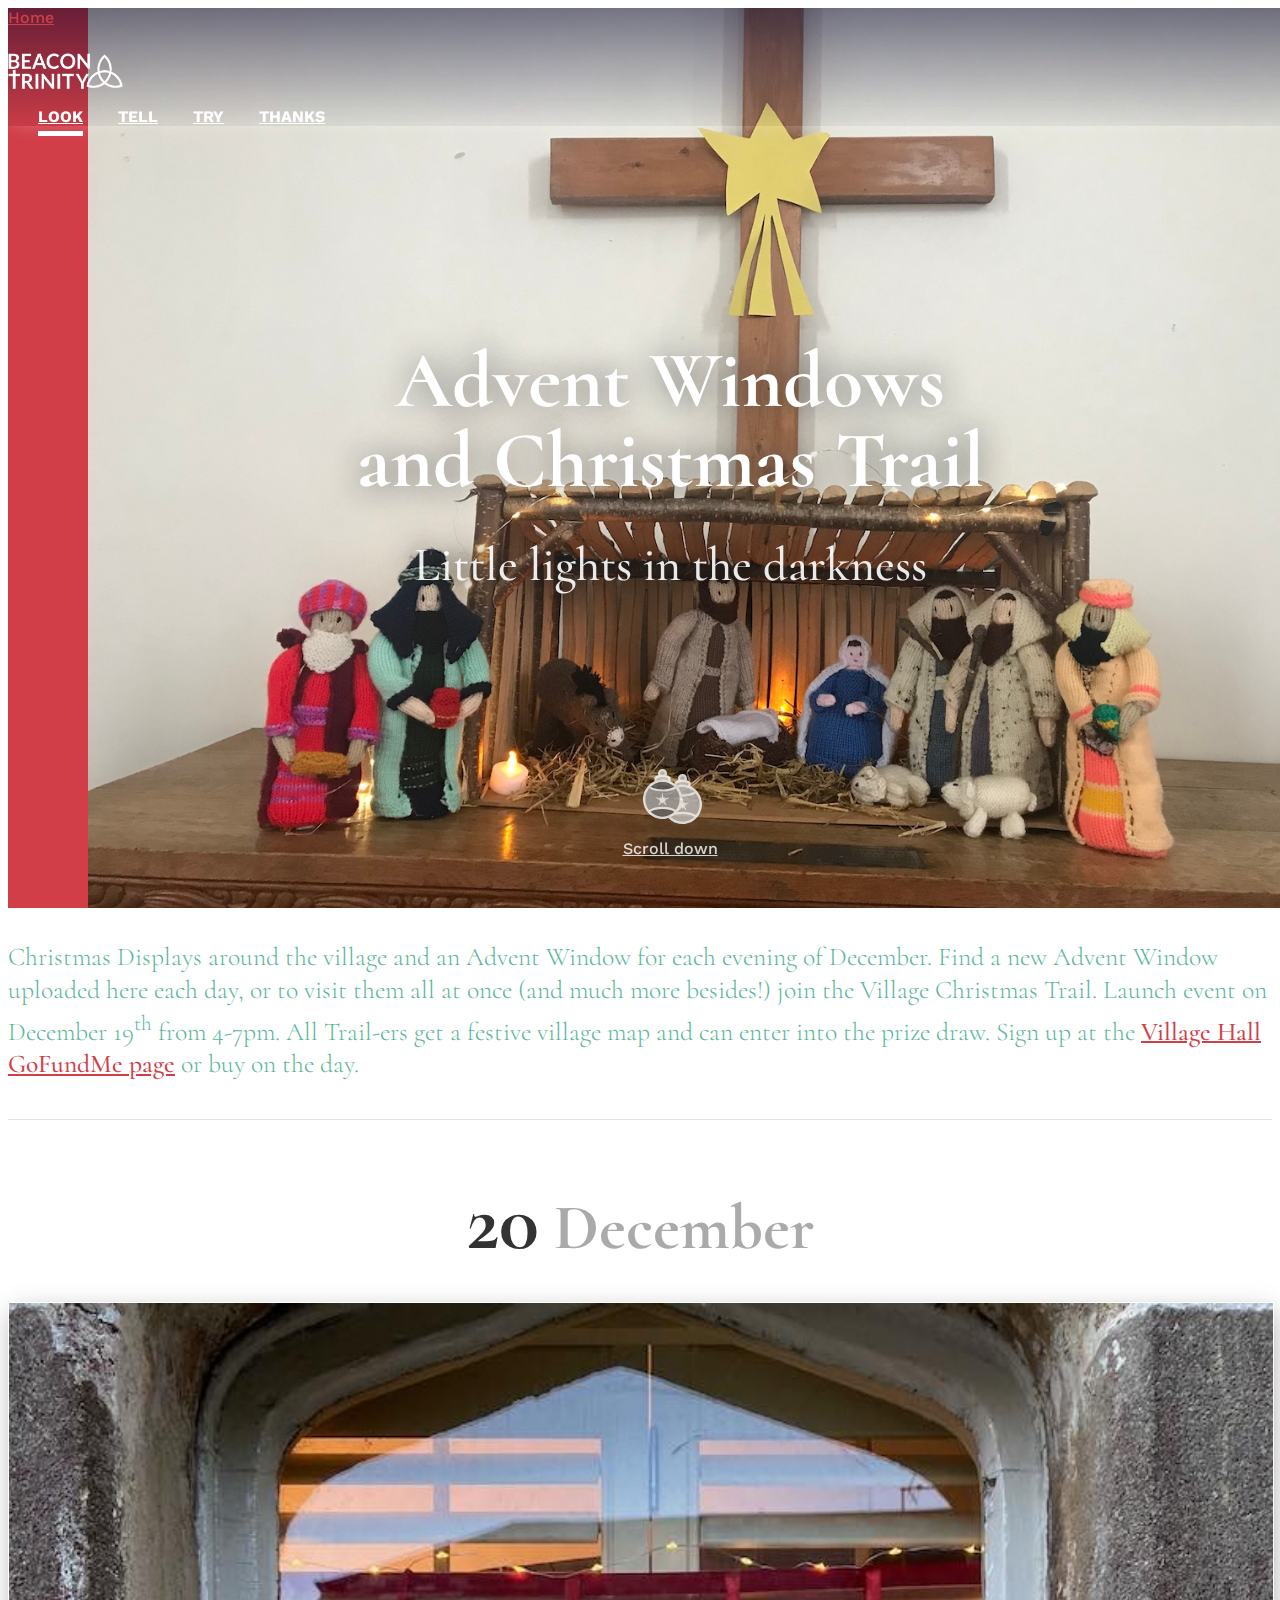
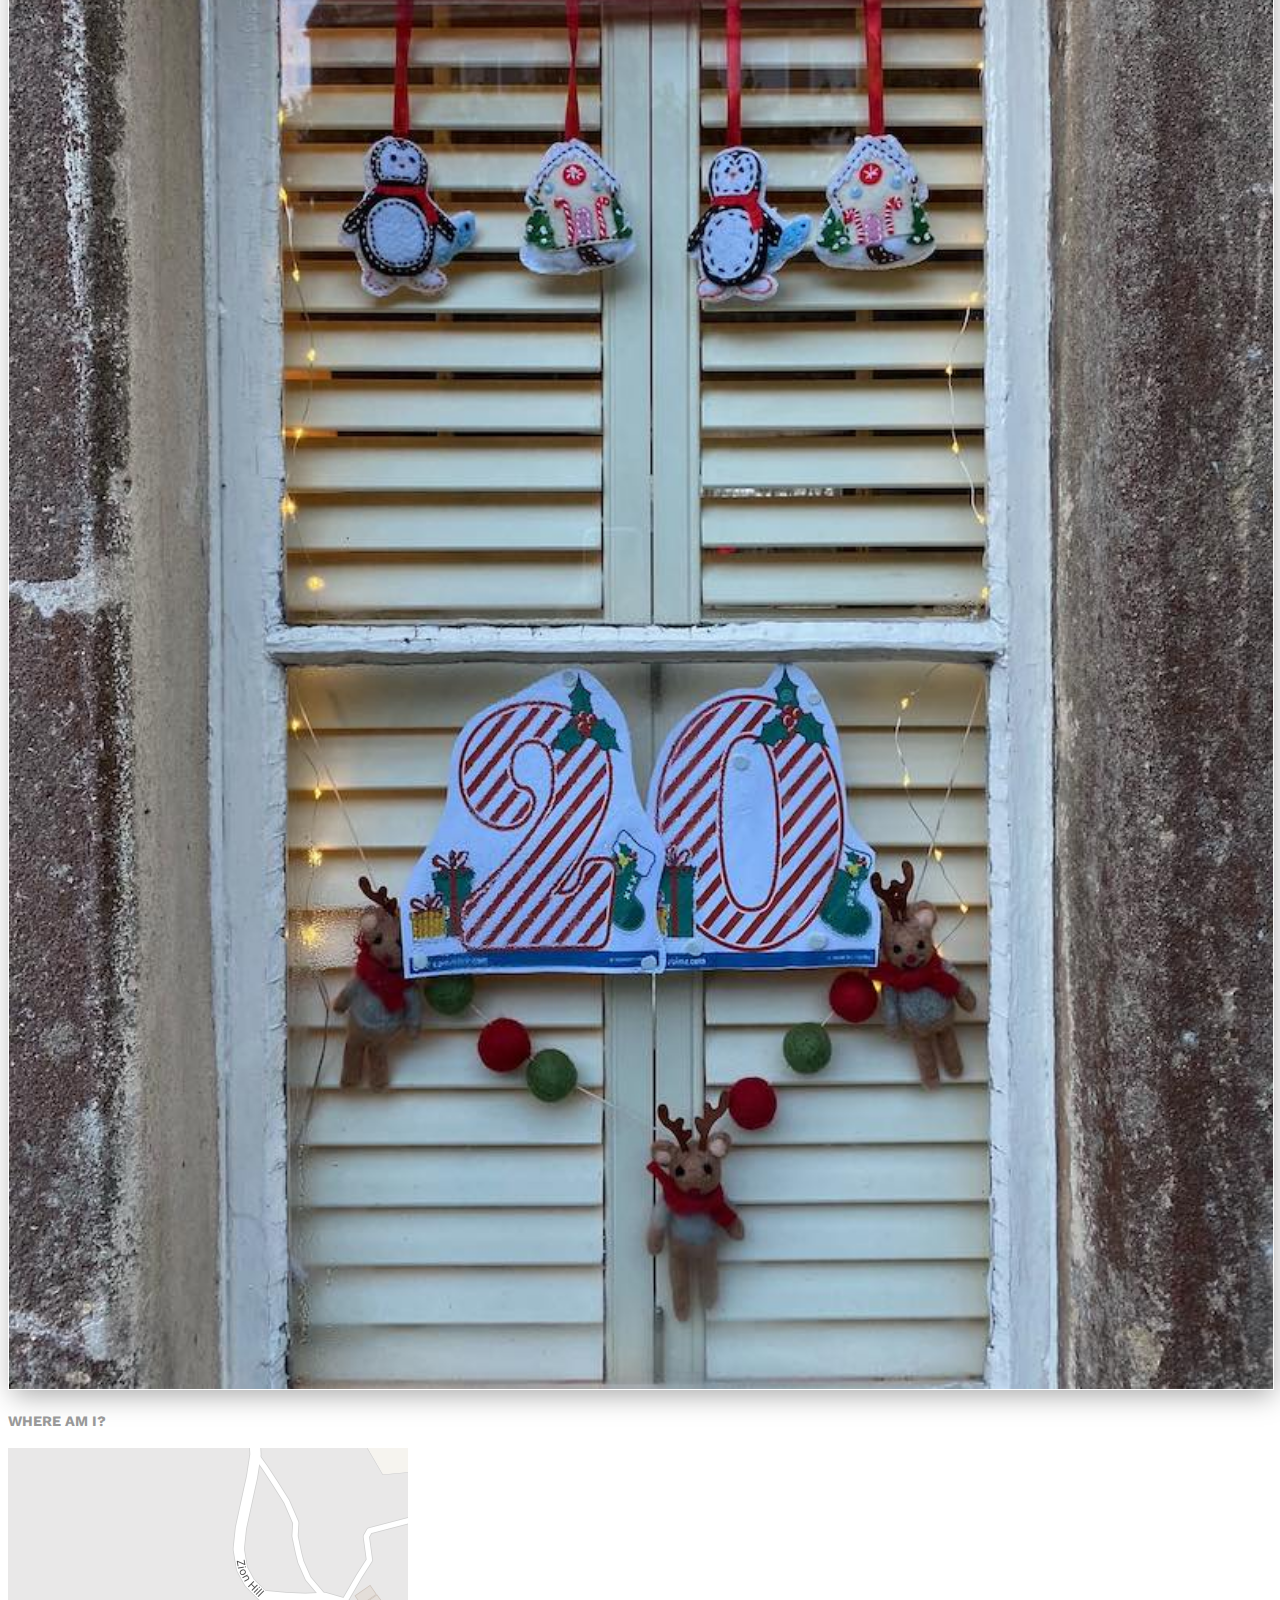
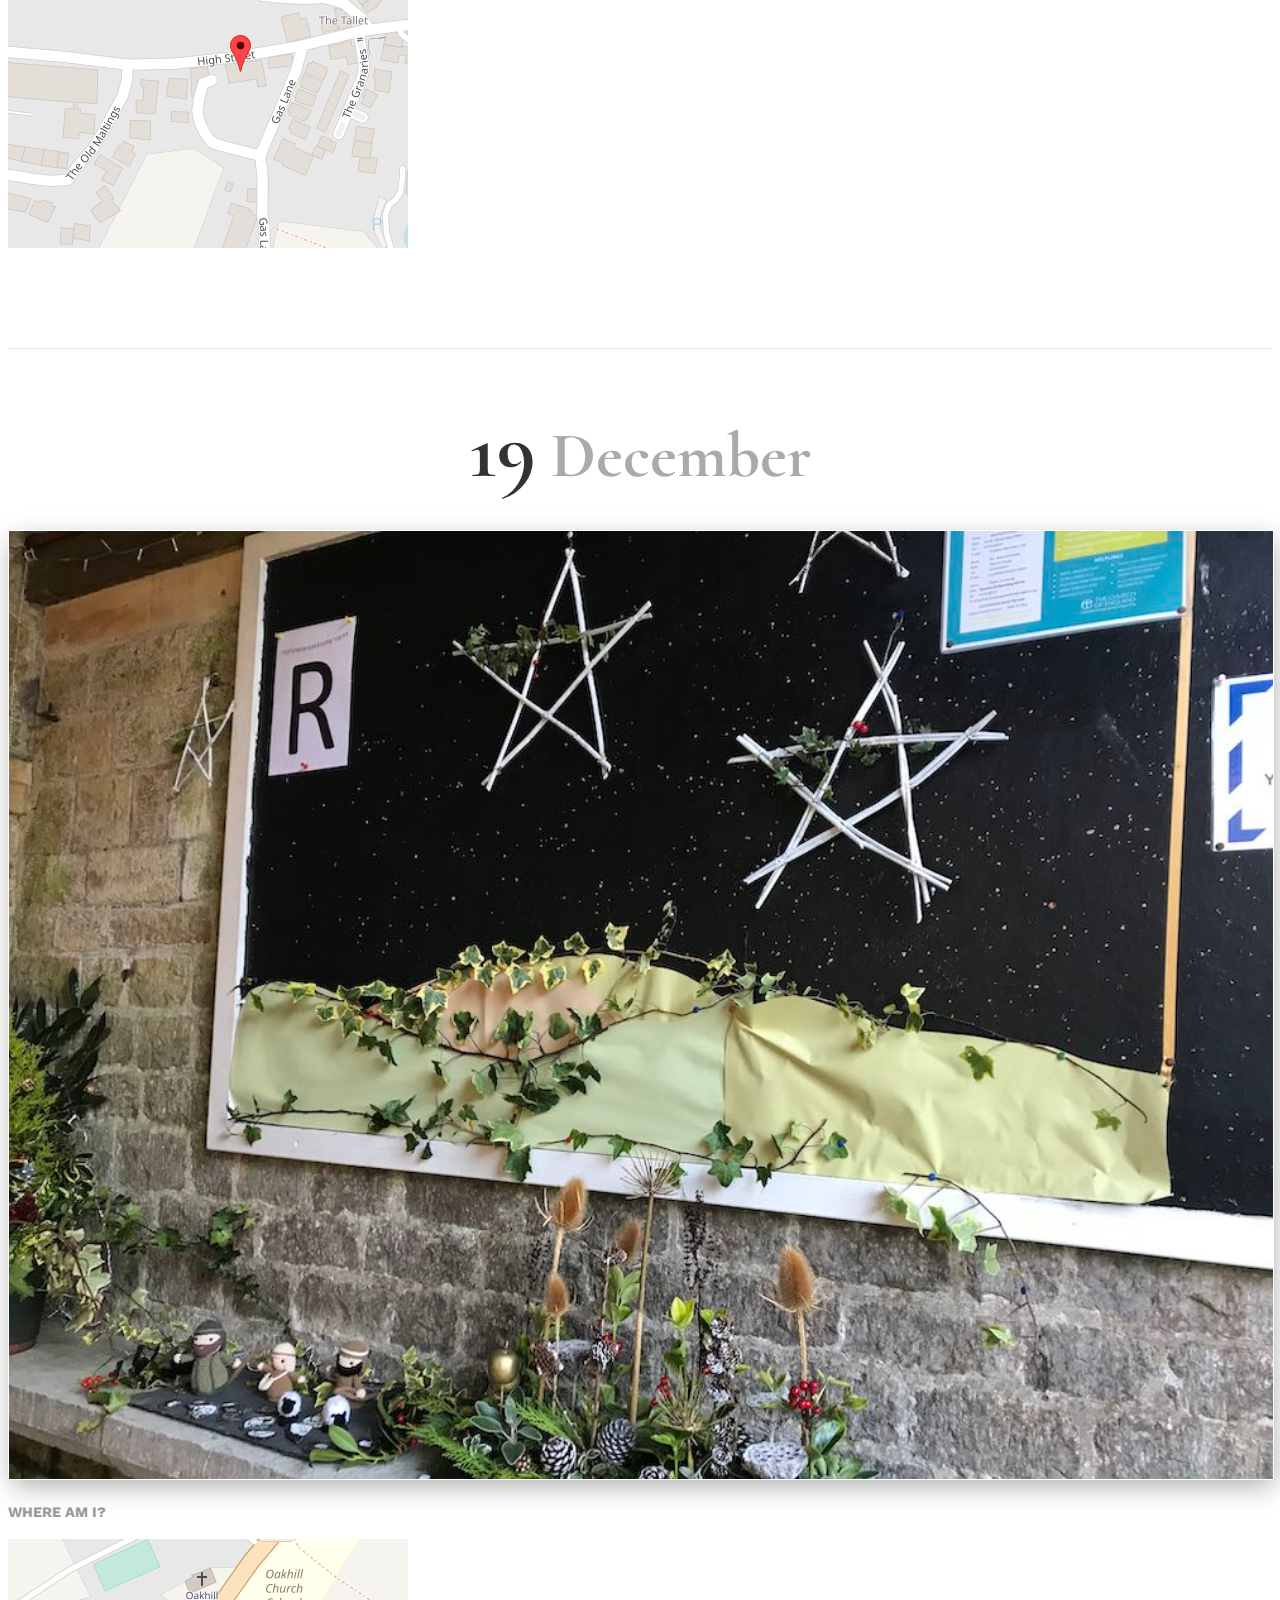
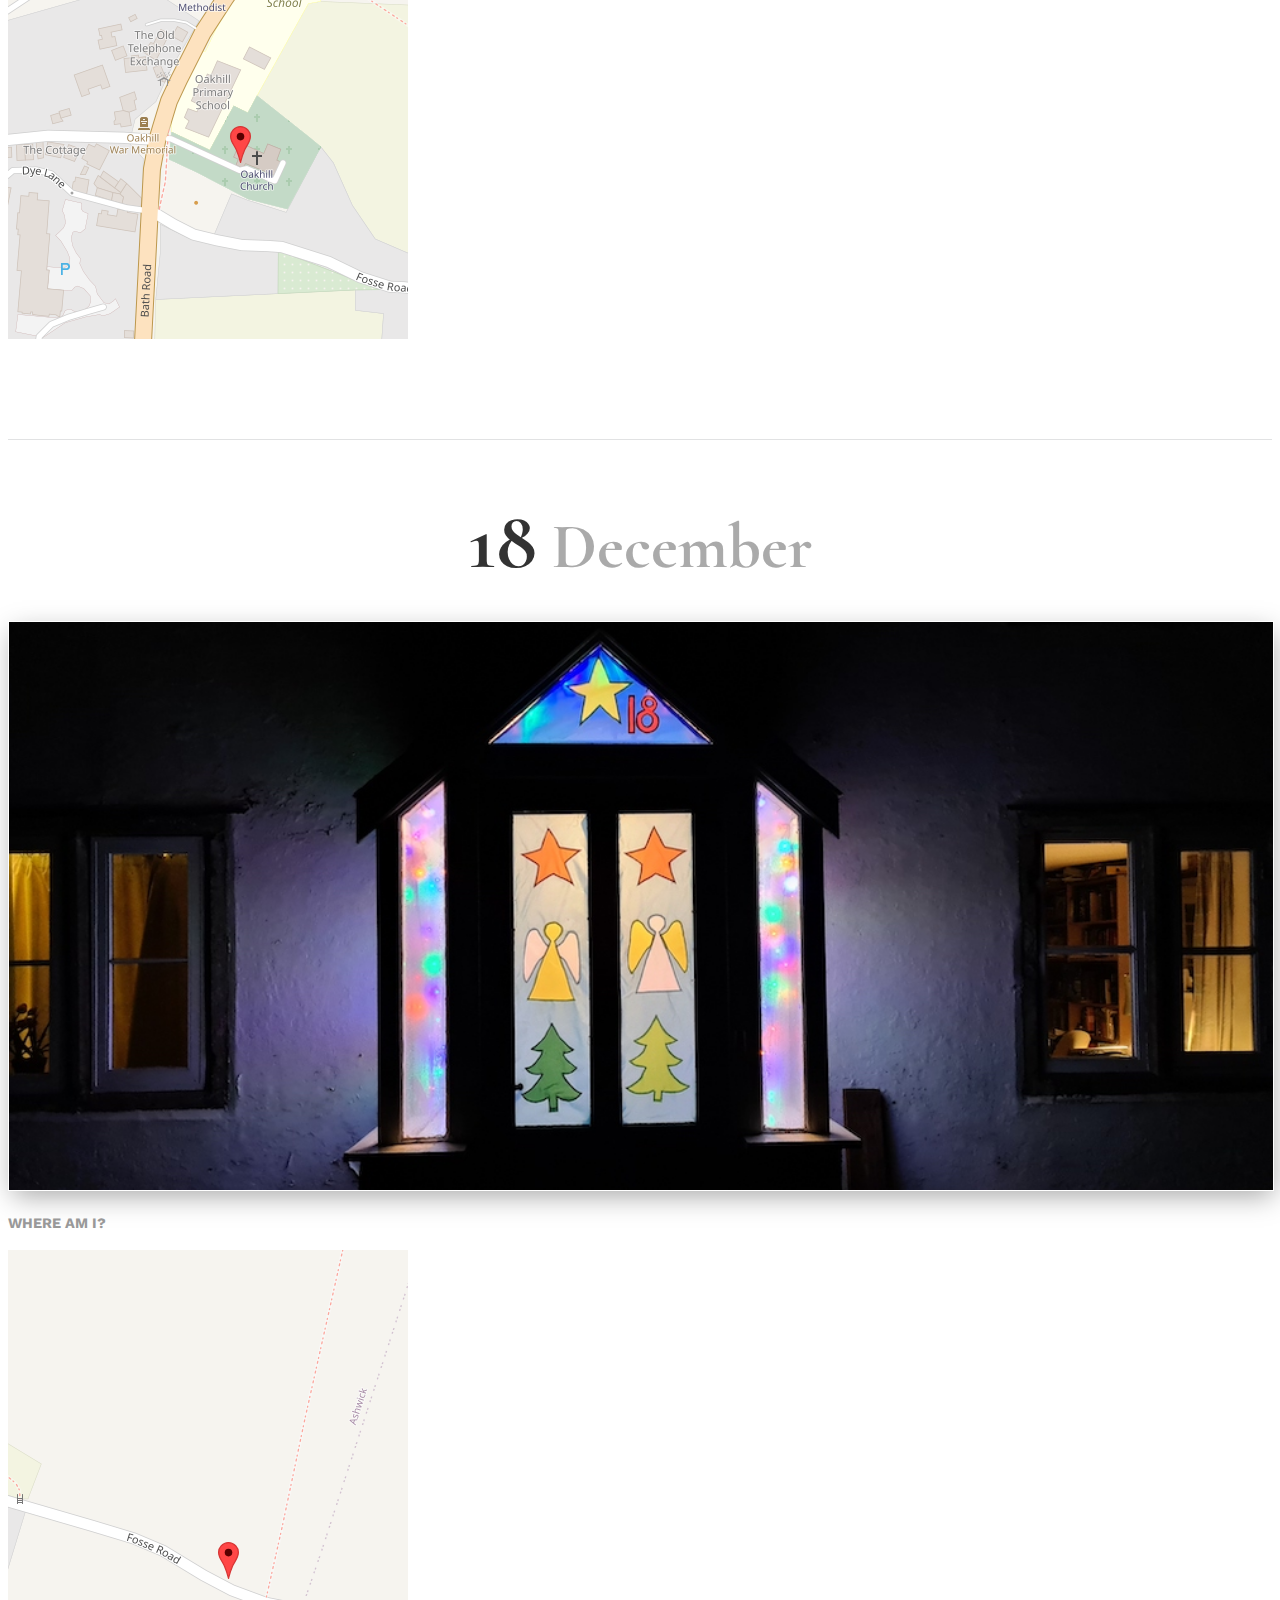
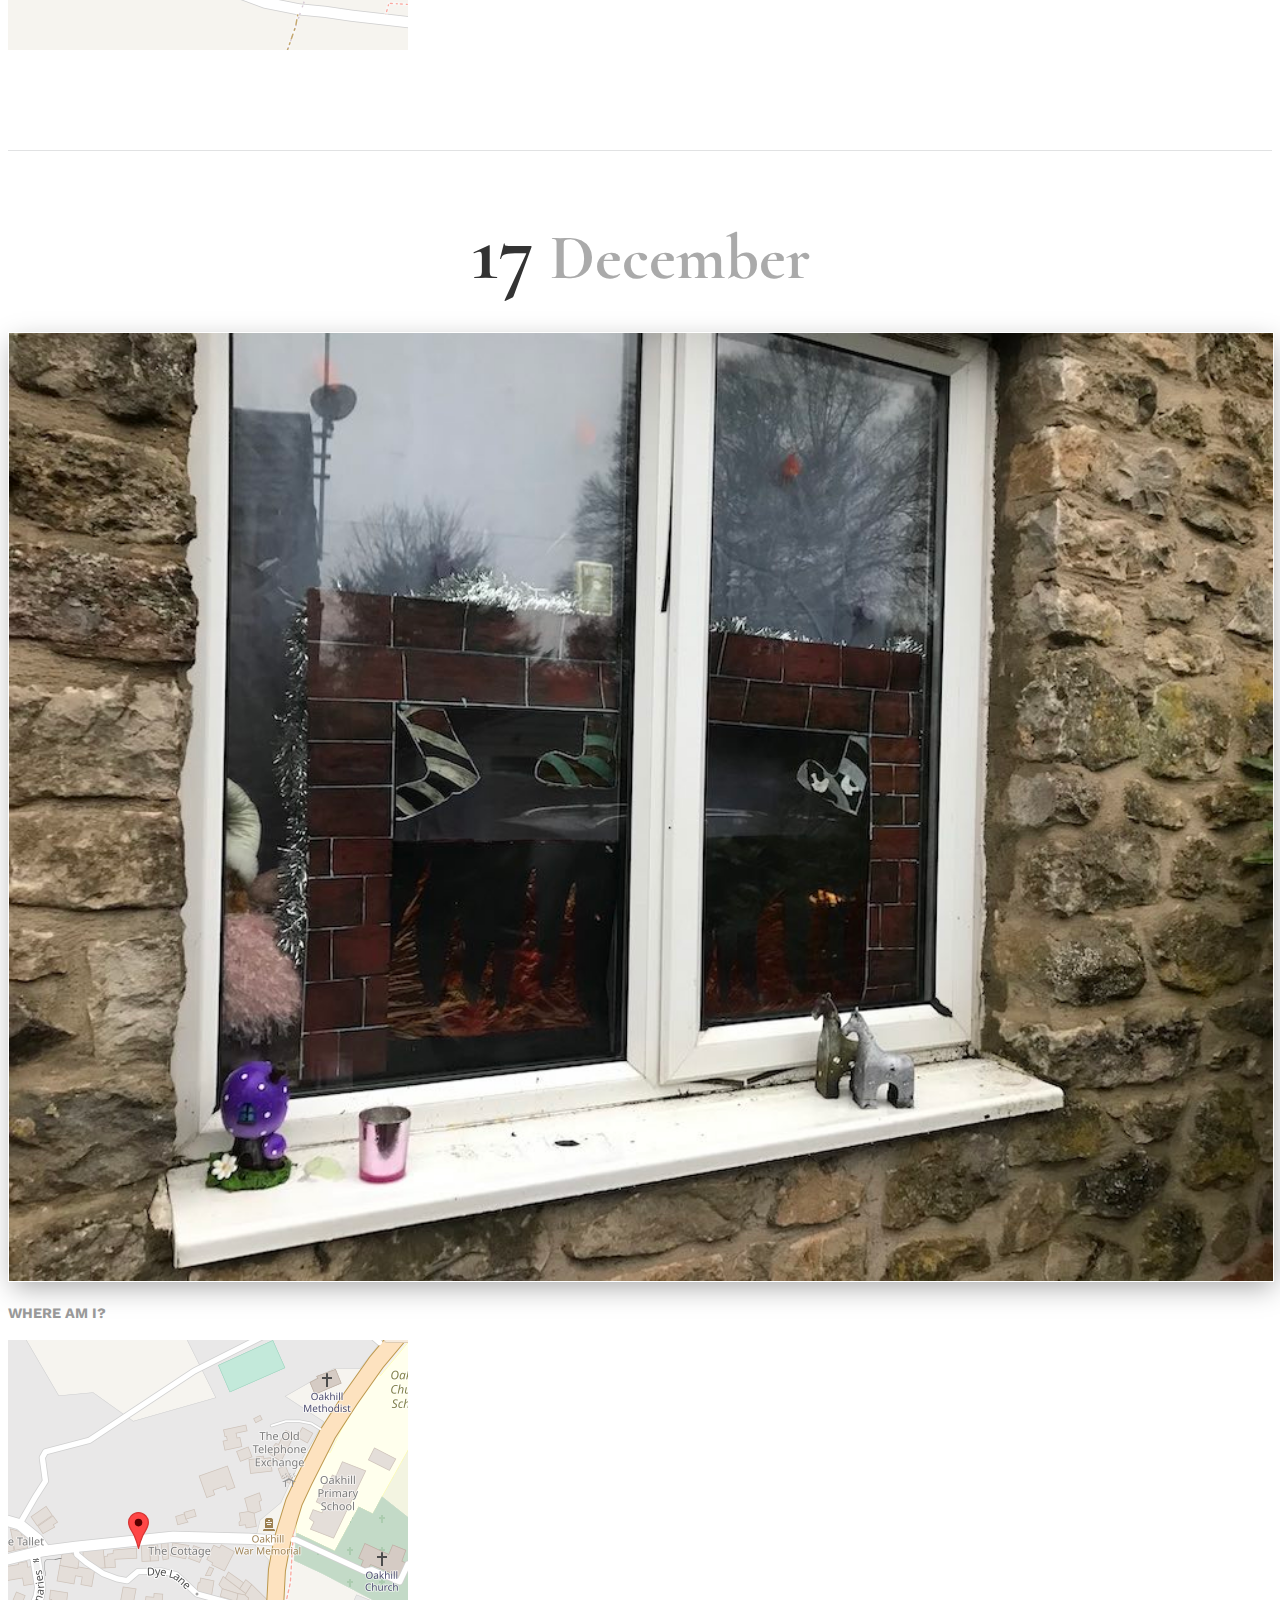
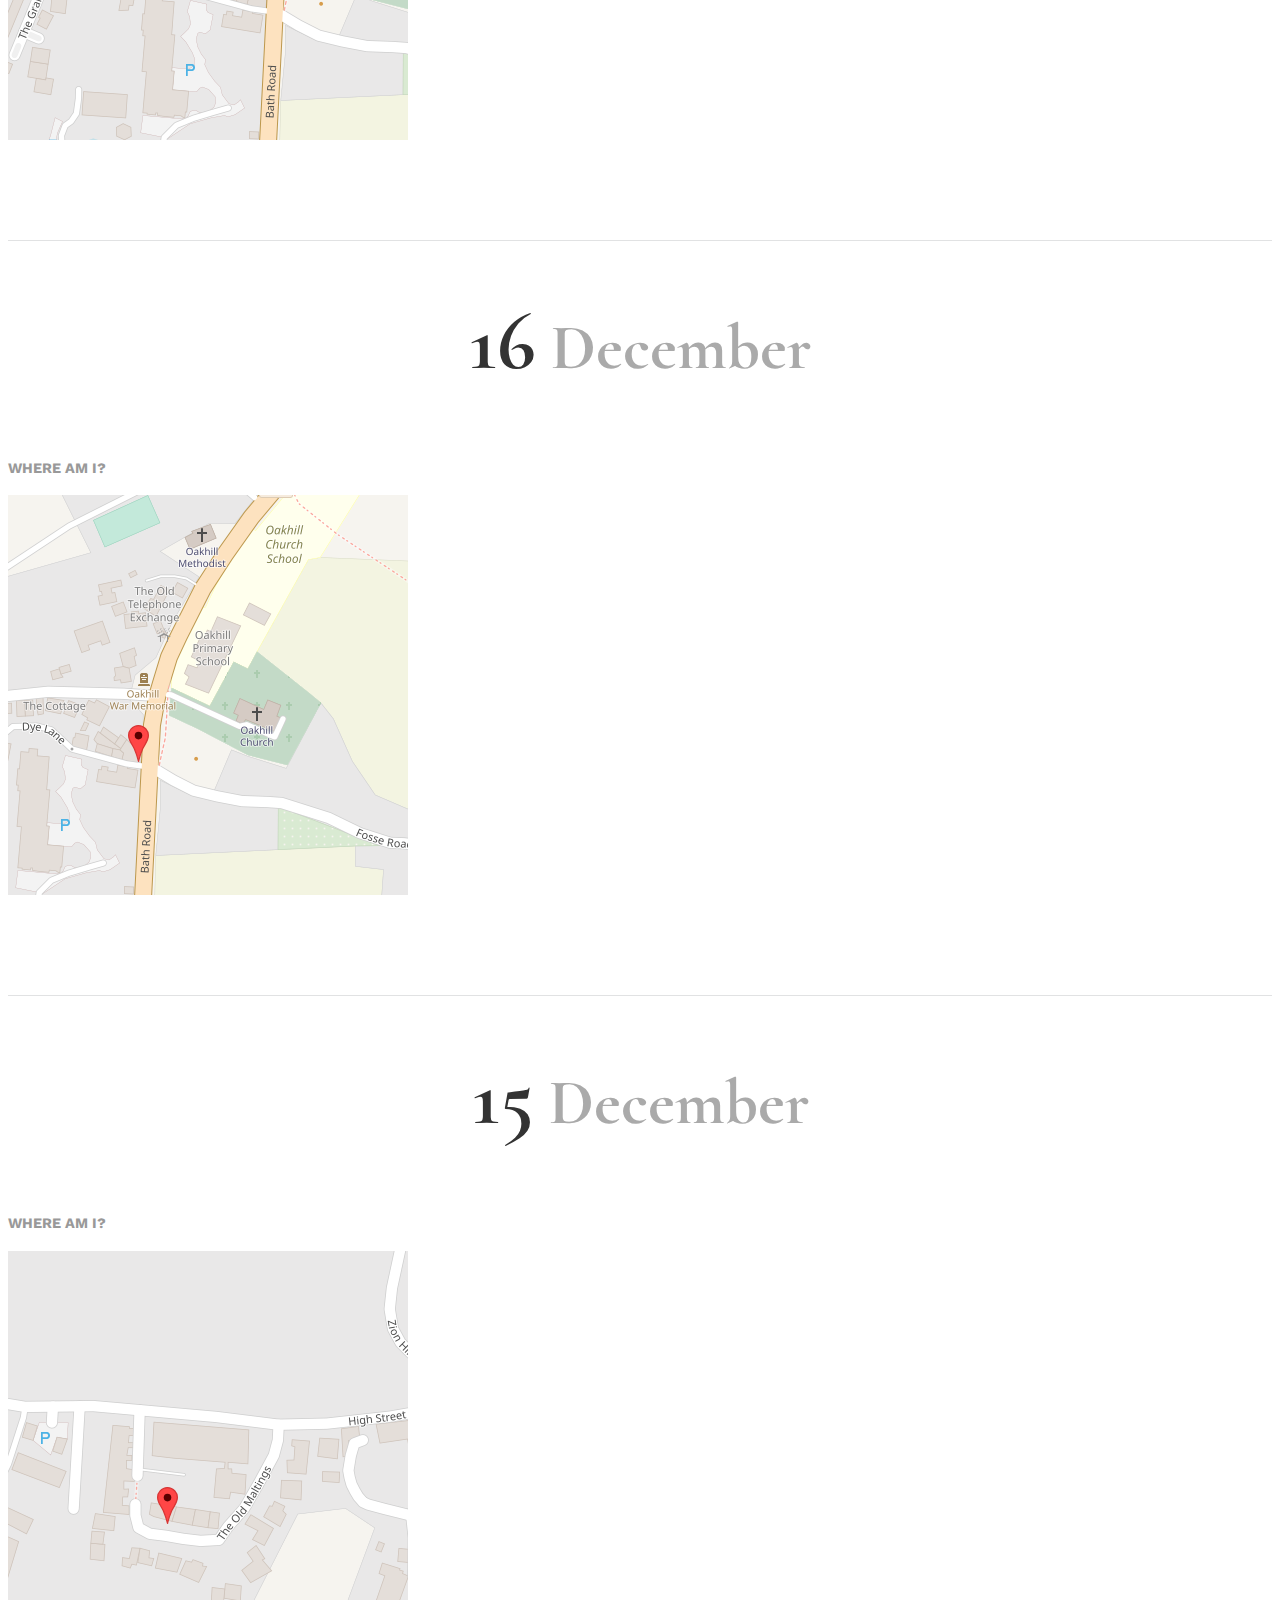
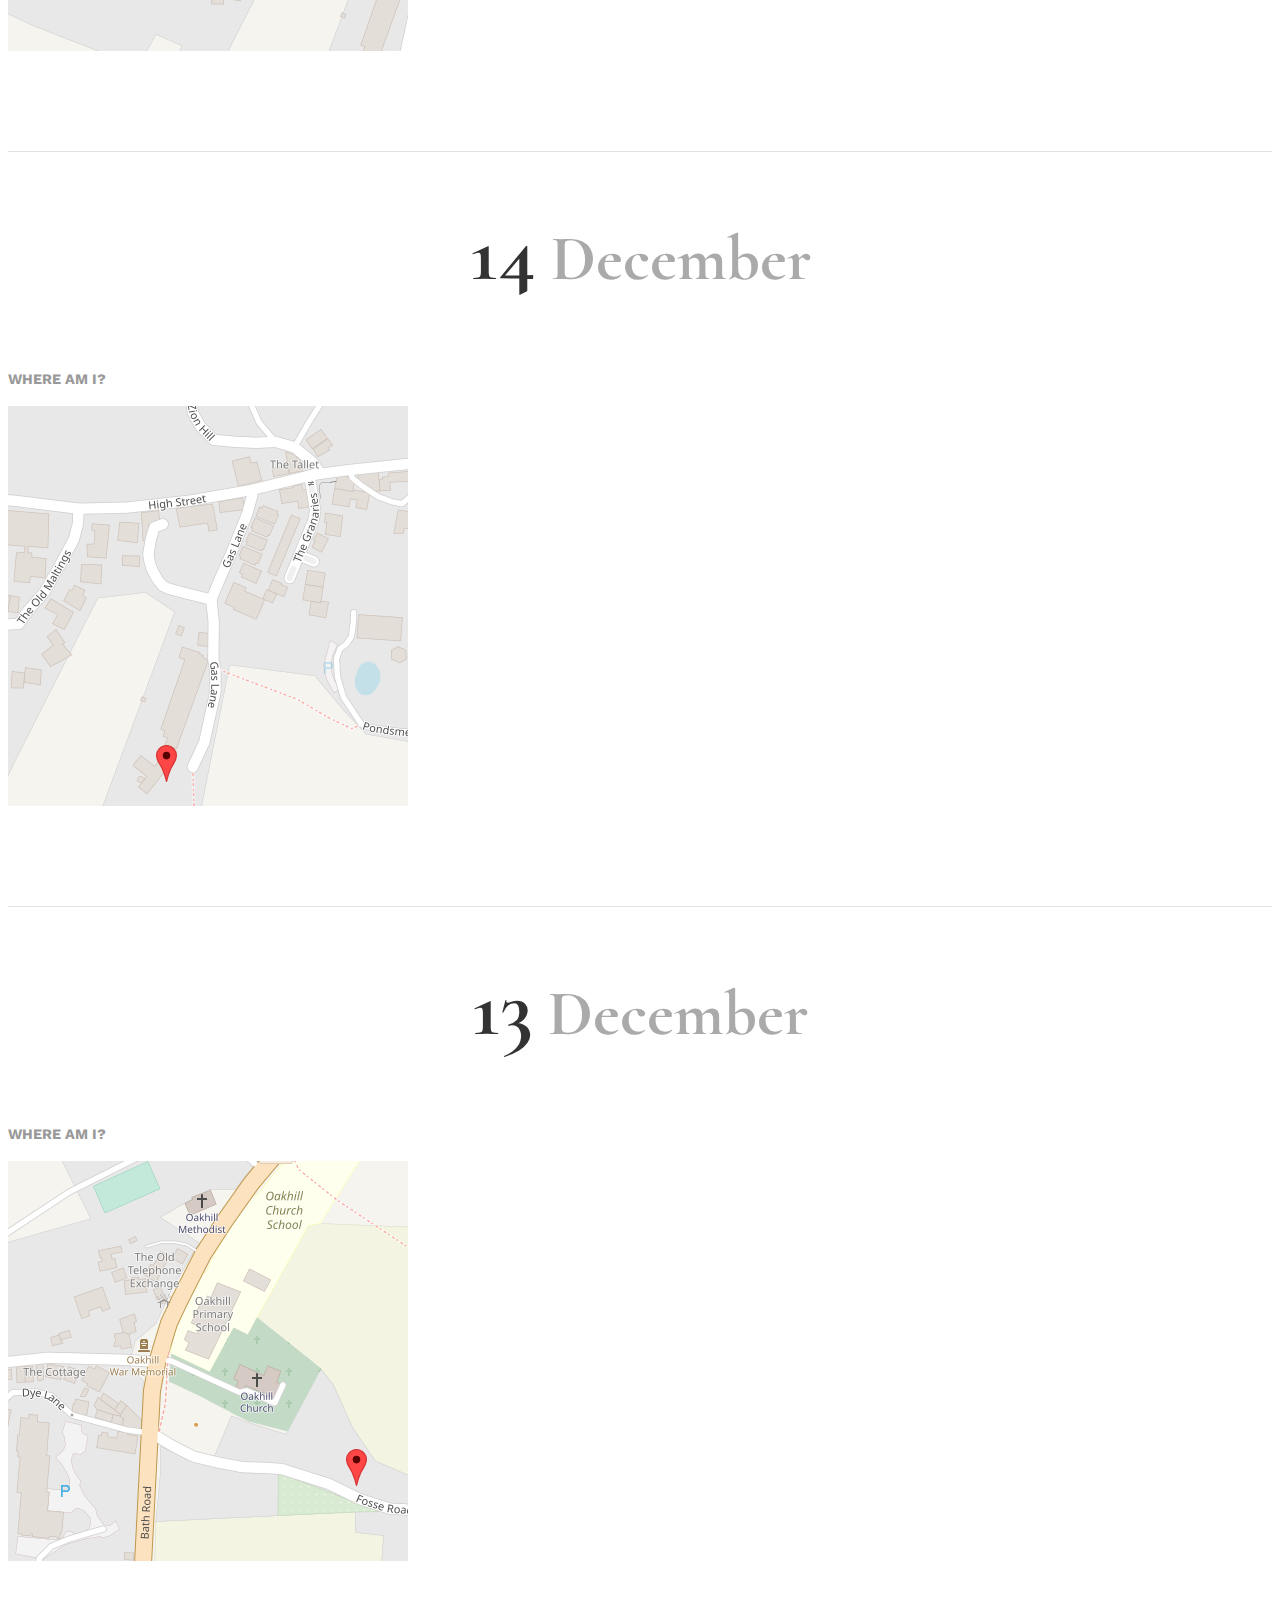
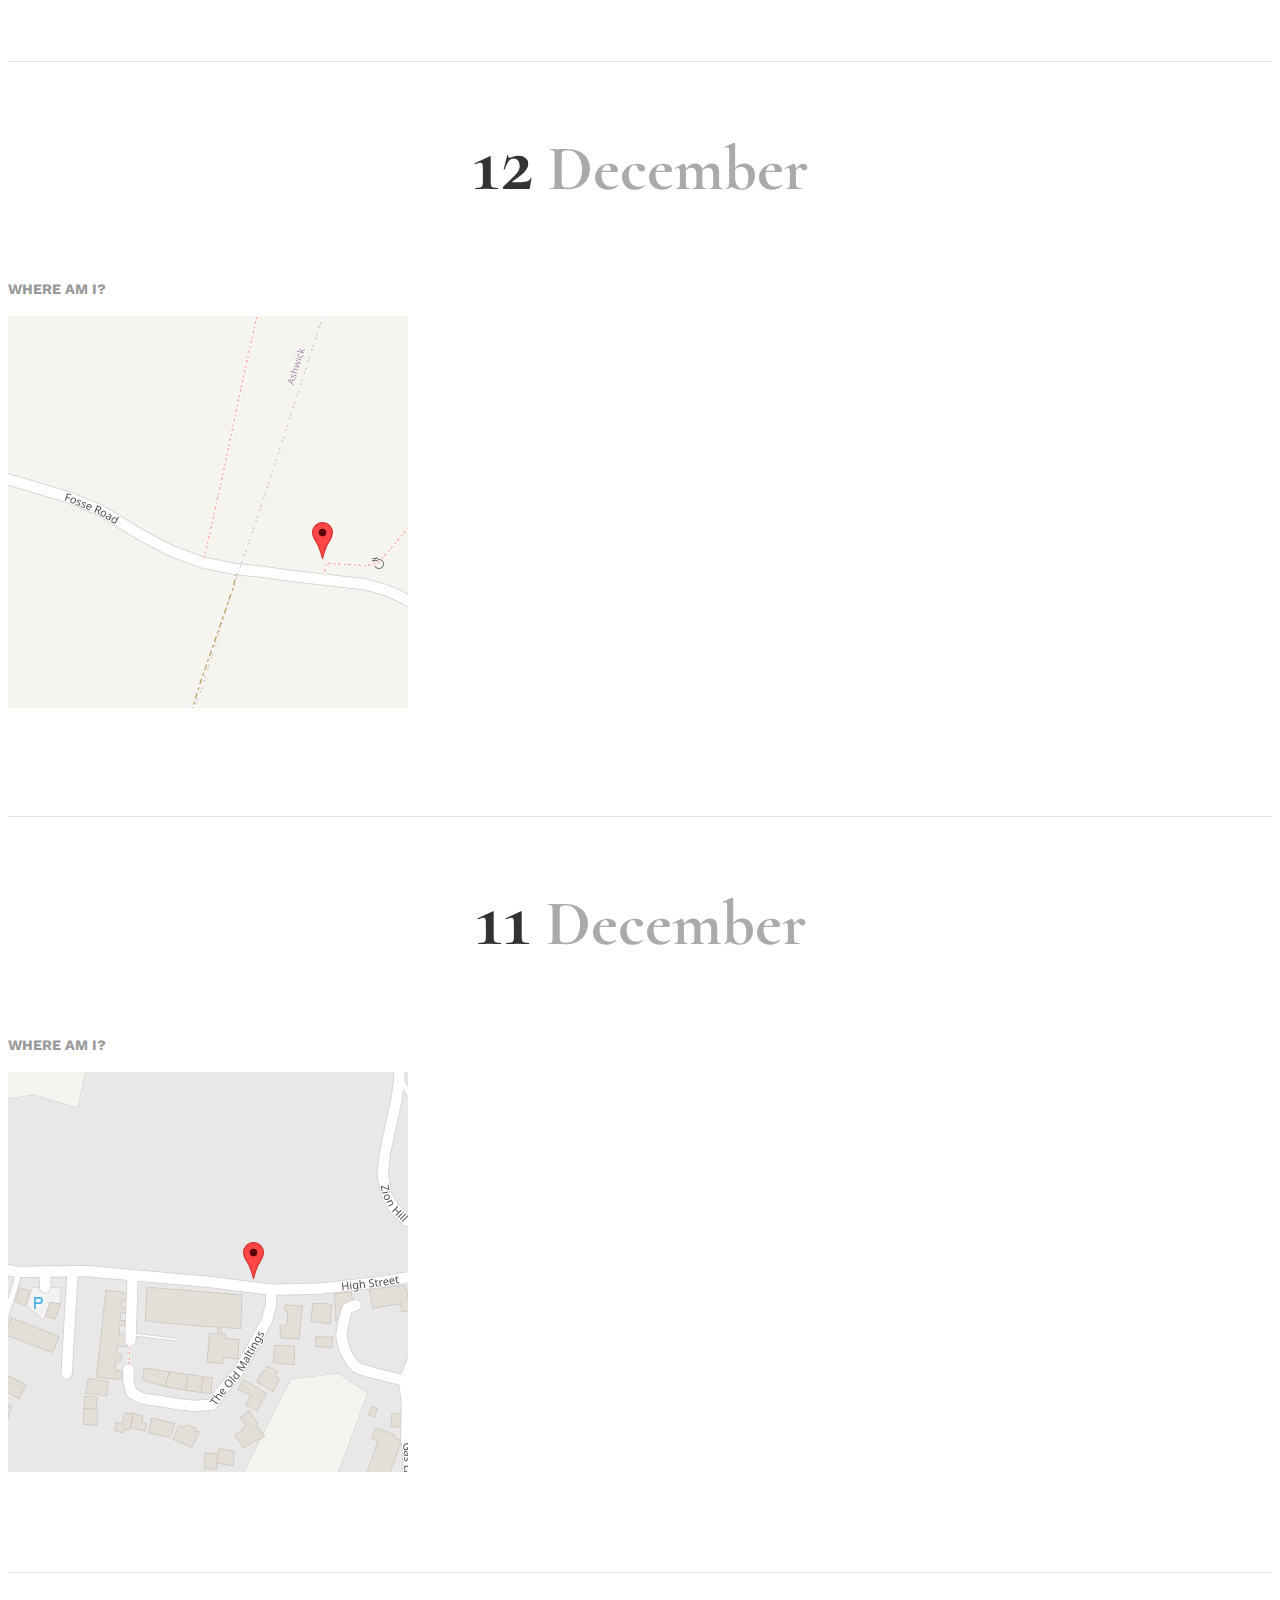
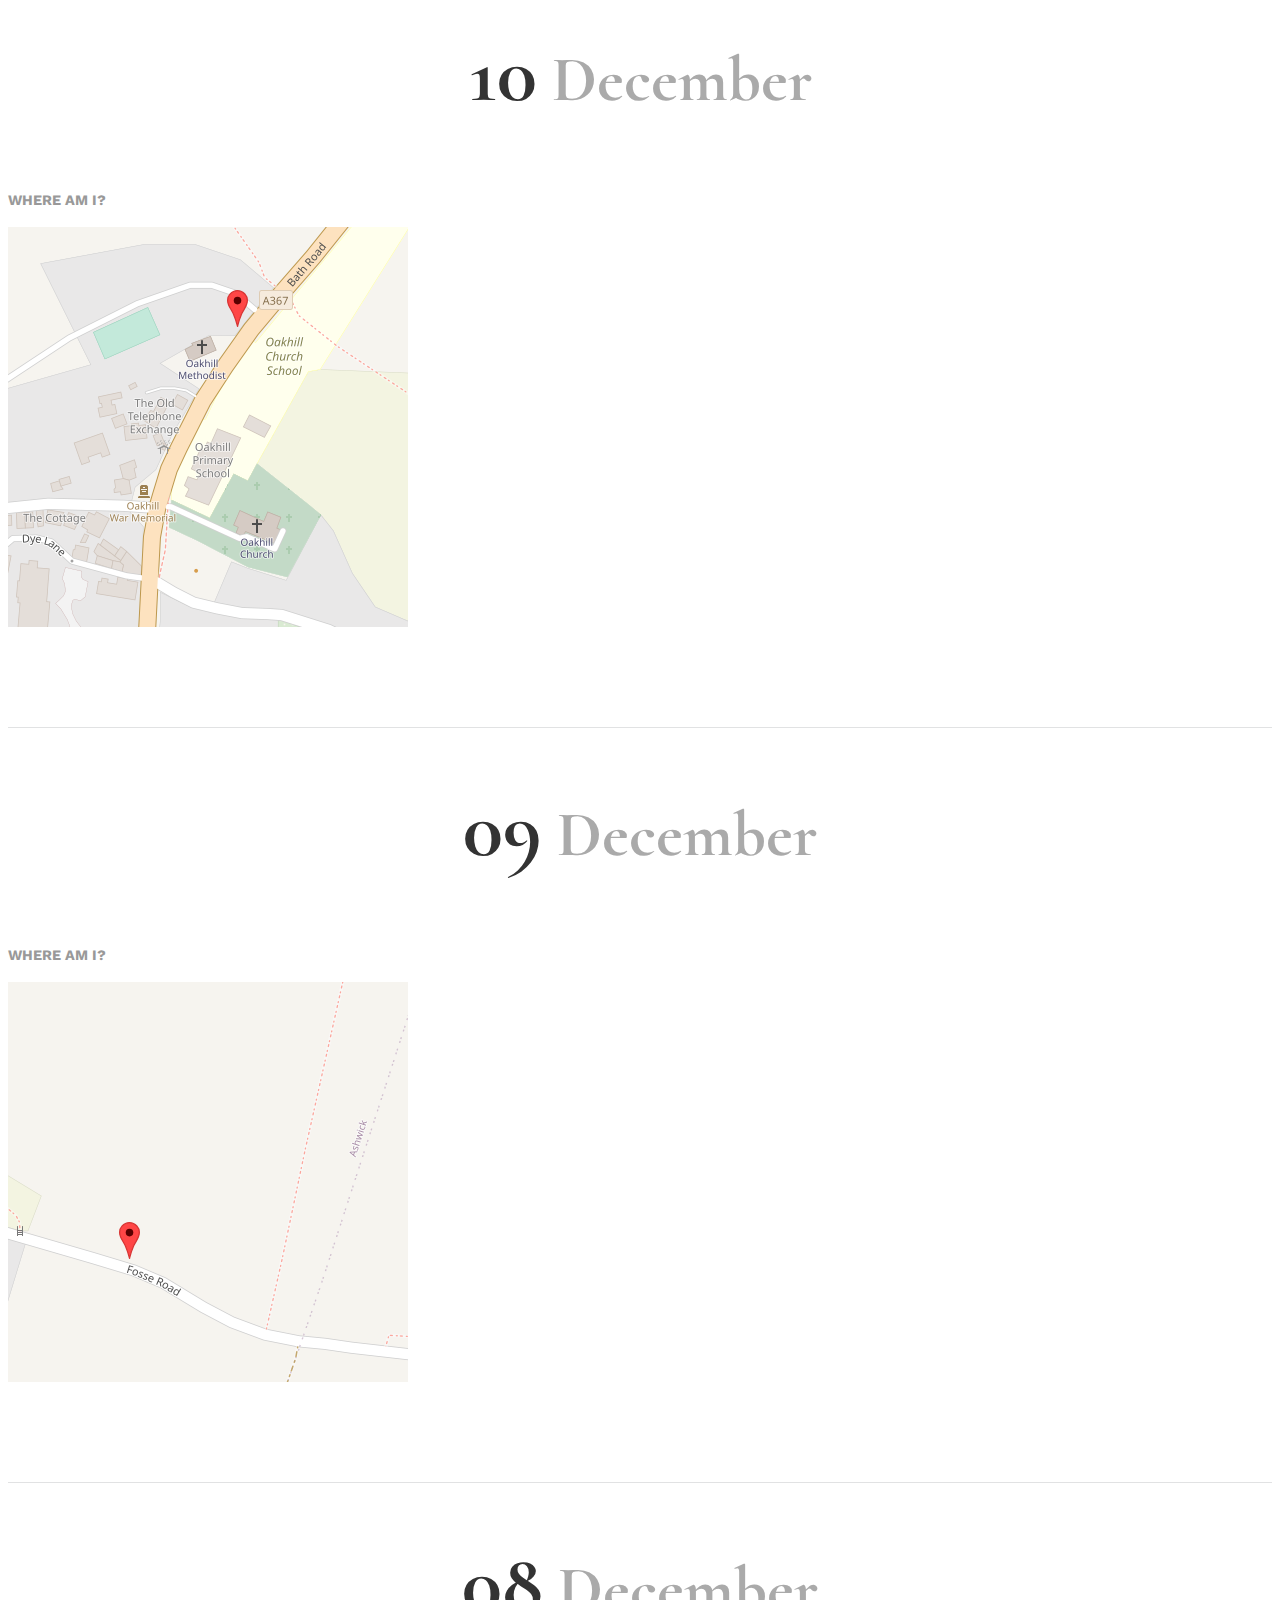
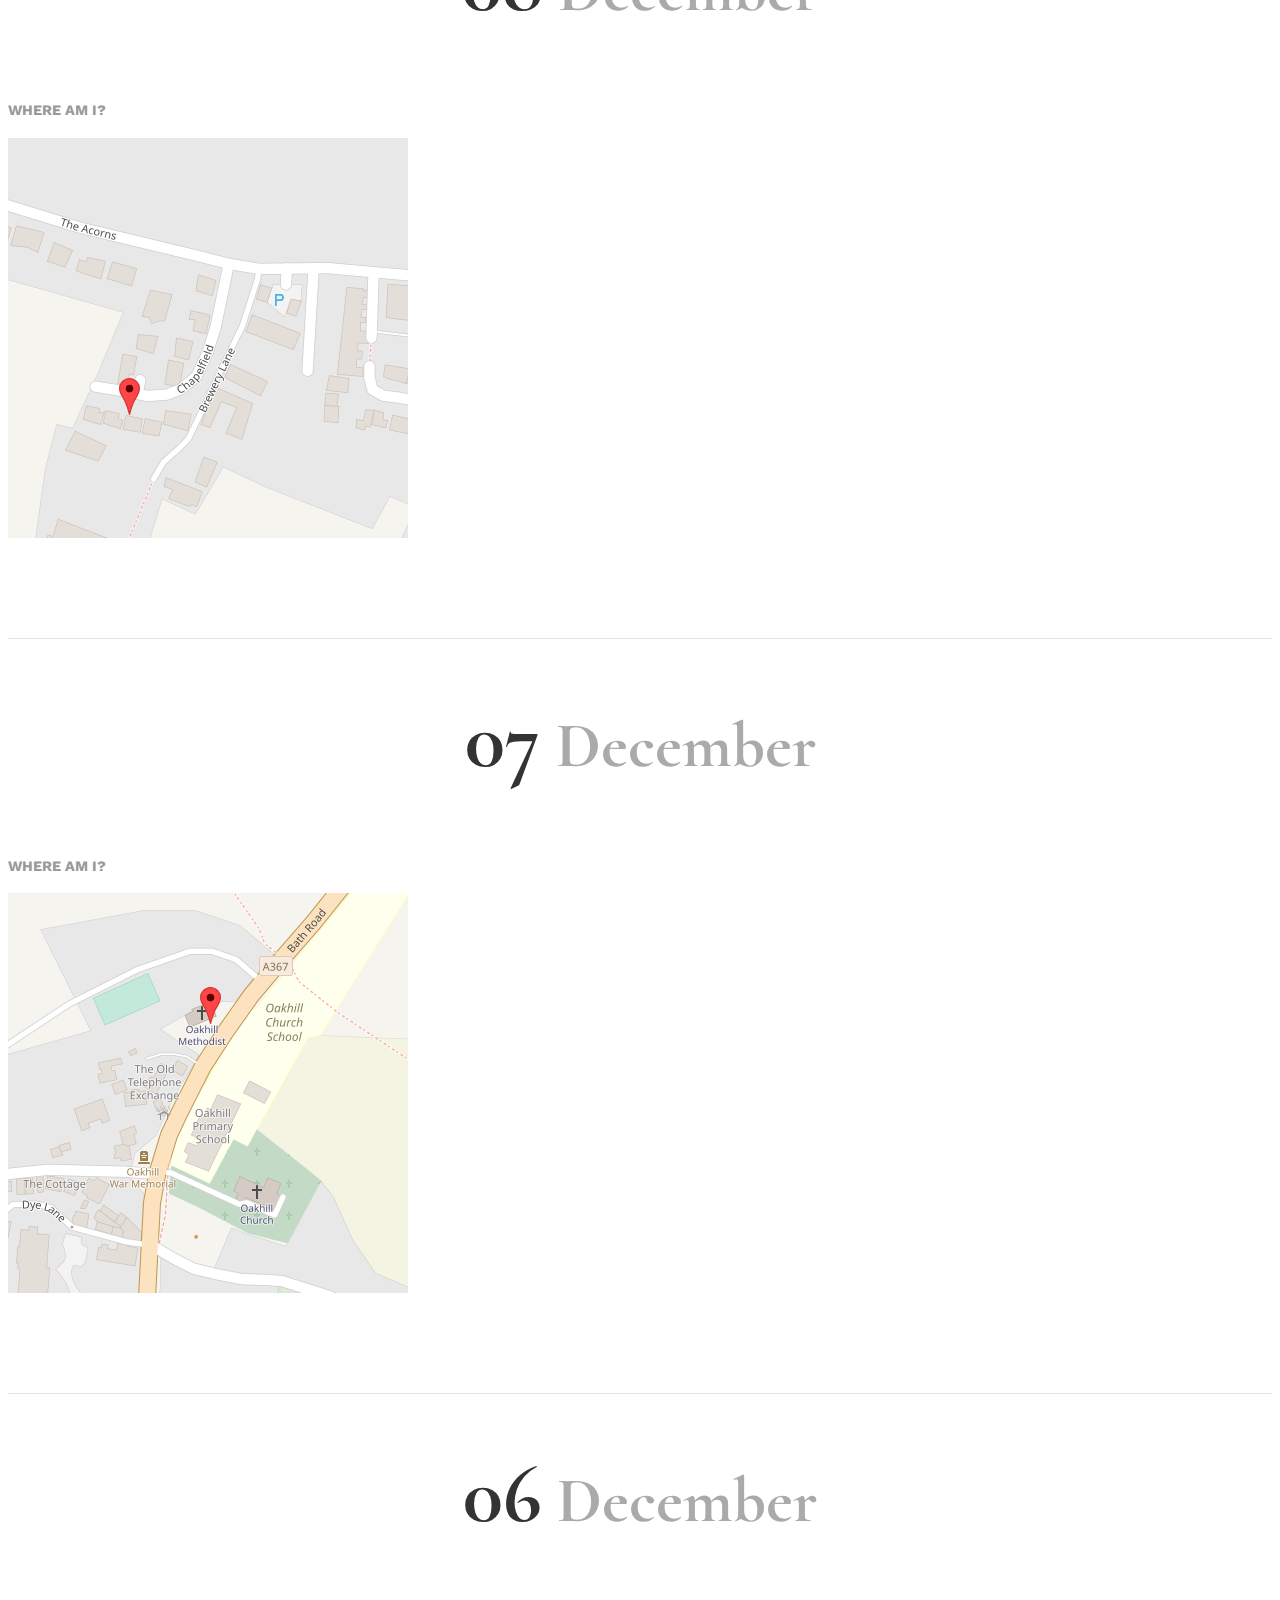
==== commit 0d62d193: "+ Add window 20" ====
--- a/pages/look.html
+++ b/pages/look.html
@@ -4,7 +4,7 @@
 <meta content='text/html; charset=UTF-8' http-equiv='Content-Type'>
 <title>Oakhill Christmas</title>
 <meta name="csrf-param" content="authenticity_token" />
-<meta name="csrf-token" content="M1wwPFpwJANXFvHrSxICEP5efMCZ+n0VY67HN2QtVoSW5trYsiqvUpiH+m9A2s6zXi1XtRDrYNXOIC4hHlekpw==" />
+<meta name="csrf-token" content="q8dv6/JFvDJtEU+NkwXM3MTKa7JbIaF2pjJz+7sox4LqgoPhGagoVSjQA+bQ/rwwMmXZDl6SsgovwrNbuWlKGA==" />
 
 <link rel="shortcut icon" href="../assets/favicon.ico">
 <link rel="stylesheet" href="https://cdn.jsdelivr.net/npm/bootstrap@4.5.3/dist/css/bootstrap.min.css" integrity="sha384-TX8t27EcRE3e/ihU7zmQxVncDAy5uIKz4rEkgIXeMed4M0jlfIDPvg6uqKI2xXr2" crossorigin="anonymous">
@@ -12,7 +12,7 @@
 <link href="https://fonts.googleapis.com/css2?family=Cormorant:wght@500;700" rel="stylesheet">
 <link href="https://fonts.googleapis.com/css2?family=Work+Sans:wght@300;400;500;700" rel="stylesheet">
 <meta name="viewport" content="width=device-width, initial-scale=1">
-<link rel="stylesheet" media="all" href="../assets/application.debug-95620c371dcebfc800fbf1a7ec0cdcf820e0d14f76e5cc3f74cae04fe5082d86.css" data-turbolinks-track="reload" />
+<link rel="stylesheet" media="all" href="../assets/application.debug-3aa3c9ac3c1d14d43628b0916a3fe6de23e08b8cdf3312b937f6359d21323ecc.css" data-turbolinks-track="reload" />
 <script src="../packs/js/application-1e810f1179e7f2b15173.js" data-turbolinks-track="reload"></script>
 </head>
 <body class='d-flex flex-column'>
@@ -56,6 +56,26 @@
 </div>
 </div>
 <div class='container'>
+<div class='row window-wrapper'>
+<div class='col-md-12 heading'>
+<h3>
+<span>20</span>
+December
+</h3>
+</div>
+<div class='col-md-6'>
+<div class='window'>
+<img loading='lazy' src='../assets/windows/2020-12-20-c7fd4e4f3fcc4755d3b48e5a5fb4ebf2d5c7f493141fea27ffdeeb4e4cda3fd1.jpg'>
+</div>
+</div>
+<div class='col-md-6'>
+<h4>Where am I?</h4>
+<div class='map-container'>
+<div class='map' style='background-position : -1526px -636px;'></div>
+<div class='pin' style='top : 187px; left : 222px;'></div>
+</div>
+</div>
+</div>
 <div class='row window-wrapper'>
 <div class='col-md-12 heading'>
 <h3>
--- a/assets/application.debug-3aa3c9ac3c1d14d43628b0916a3fe6de23e08b8cdf3312b937f6359d21323ecc.css
+++ b/assets/application.debug-3aa3c9ac3c1d14d43628b0916a3fe6de23e08b8cdf3312b937f6359d21323ecc.css
@@ -0,0 +1,1420 @@
+/* line 1, app/assets/stylesheets/components/footer.scss */
+body > footer {
+  background: linear-gradient(to bottom, #050000, #303030);
+  padding: 100px 0;
+}
+
+/* line 5, app/assets/stylesheets/components/footer.scss */
+body > footer p {
+  color: #a0a0a0;
+}
+
+/* line 9, app/assets/stylesheets/components/footer.scss */
+body > footer a,
+body > footer strong {
+  color: #fff;
+  font-weight: 500;
+}
+
+/* line 14, app/assets/stylesheets/components/footer.scss */
+body > footer a {
+  transition: all 0.3s;
+  padding-bottom: 2px;
+  border-bottom: 2px solid transparent;
+}
+
+/* line 19, app/assets/stylesheets/components/footer.scss */
+body > footer a:hover {
+  color: #d13e48;
+  text-decoration: none;
+  border-bottom: 2px solid #d13e48;
+}
+
+/* line 26, app/assets/stylesheets/components/footer.scss */
+body > footer ul {
+  list-style-type: none;
+  margin: 0 0 3em 0;
+  padding: 0;
+}
+
+/* line 30, app/assets/stylesheets/components/footer.scss */
+body > footer ul li {
+  margin-bottom: 0.5em;
+  display: inline-block;
+}
+
+/* line 34, app/assets/stylesheets/components/footer.scss */
+body > footer ul li:after {
+  content: "/";
+  padding: 0 15px;
+  color: #999;
+}
+
+@media only screen and (max-width: 480px) {
+  /* line 34, app/assets/stylesheets/components/footer.scss */
+  body > footer ul li:after {
+    padding-right: 10px;
+  }
+}
+
+/* line 42, app/assets/stylesheets/components/footer.scss */
+body > footer ul li:last-child:after {
+  display: none;
+}
+
+/* line 46, app/assets/stylesheets/components/footer.scss */
+body > footer ul a {
+  text-decoration: none;
+}
+/* line 1, app/assets/stylesheets/components/header.scss */
+body > header {
+  background: linear-gradient(to bottom, rgba(0, 0, 40, 0.5), rgba(0, 0, 40, 0.04));
+  position: fixed;
+  width: 100%;
+  z-index: 10;
+  box-shadow: 0 0 18px -5px rgba(255, 255, 255, 0.4);
+}
+
+/* line 8, app/assets/stylesheets/components/header.scss */
+body > header .navbar {
+  justify-content: flex-end;
+}
+
+/* line 11, app/assets/stylesheets/components/header.scss */
+body > header .navbar .home {
+  position: relative;
+  width: 330px;
+  height: 80px;
+  margin-right: auto;
+  background: url(icon_oakhillmethodist-43dc48744e11cd020ca4bc5d33fd8fbf3ee0c65a6393730b278d8ad0dd8c7bb1.svg) 150px 26px no-repeat;
+  background-size: 100px;
+}
+
+/* line 19, app/assets/stylesheets/components/header.scss */
+body > header .navbar .home:after {
+  content: "";
+  display: block;
+  width: 150px;
+  height: 80px;
+  background: url(beaconlogo-e38c79e19890d33f6c426a3efb6bc62dceaf33c90a90537043b60886504a97bd.png) 0 20px no-repeat;
+  background-size: 115px;
+}
+
+/* line 29, app/assets/stylesheets/components/header.scss */
+body > header .navbar a:not(:first-child) {
+  color: #fff;
+  margin-left: 30px;
+  font-weight: bold;
+  text-transform: uppercase;
+  padding-bottom: 5px;
+  border-bottom: 5px solid transparent;
+}
+
+/* line 37, app/assets/stylesheets/components/header.scss */
+body > header .navbar a:not(:first-child):hover {
+  border-bottom: 5px solid rgba(255, 255, 255, 0.5);
+}
+
+/* line 41, app/assets/stylesheets/components/header.scss */
+body > header .navbar a.active:not(:first-child) {
+  border-bottom: 5px solid #fff;
+}
+
+@media only screen and (max-width: 900px) {
+  /* line 48, app/assets/stylesheets/components/header.scss */
+  body > header .navbar {
+    max-width: 500px;
+    margin: 0 auto;
+    justify-content: space-between;
+    padding-bottom: 0;
+  }
+  /* line 53, app/assets/stylesheets/components/header.scss */
+  body > header .navbar .home {
+    height: 33px;
+    width: 100%;
+    background-size: 80px;
+    background-position: 100% 0;
+    overflow: hidden;
+  }
+  /* line 60, app/assets/stylesheets/components/header.scss */
+  body > header .navbar .home:after {
+    background-position: 0 0;
+    background-size: 80px;
+    height: 80px;
+  }
+  /* line 66, app/assets/stylesheets/components/header.scss */
+  body > header .navbar a:not(:first-child) {
+    margin: 0;
+  }
+}
+/* line 1, app/assets/stylesheets/fonts.scss */
+body {
+  font-family: 'Work Sans', sans-serif;
+  font-weight: 300;
+}
+
+/* line 6, app/assets/stylesheets/fonts.scss */
+h1, h2 {
+  font-family: 'Cormorant', serif;
+}
+
+/* line 9, app/assets/stylesheets/fonts.scss */
+h1 {
+  font-weight: 700;
+}
+
+/* line 12, app/assets/stylesheets/fonts.scss */
+h2 {
+  font-weight: 500;
+}
+
+/* line 16, app/assets/stylesheets/fonts.scss */
+.intro {
+  font-family: 'Cormorant', serif;
+}
+/* line 2, app/assets/stylesheets/home.scss */
+.home .hero {
+  position: relative;
+  width: 100%;
+  height: 100vh;
+  background-size: cover;
+  overflow: hidden;
+  display: flex;
+  align-items: center;
+  justify-content: center;
+}
+
+/* line 9, app/assets/stylesheets/home.scss */
+.home .hero .video-wrapper {
+  position: absolute;
+  top: -50%;
+  left: -50%;
+  width: 200%;
+  height: 200%;
+}
+
+/* line 17, app/assets/stylesheets/home.scss */
+.home .hero video {
+  position: absolute;
+  top: 0;
+  bottom: 0;
+  right: 0;
+  left: 0;
+  margin: auto;
+  min-height: 50%;
+  min-width: 50%;
+}
+
+/* line 28, app/assets/stylesheets/home.scss */
+.home .hero .icon-sound-toggle {
+  position: absolute;
+  background: url(mute-5364257e67708235a60851506d0bcd4e90c3517e6573437192e24908f490df92.svg) center center no-repeat;
+  background-size: 35px;
+  bottom: 50px;
+  right: 50px;
+  width: 50px;
+  height: 50px;
+  z-index: 1;
+  cursor: pointer;
+  opacity: 0.3;
+  transition: all 0.3s;
+}
+
+/* line 42, app/assets/stylesheets/home.scss */
+.home .hero .icon-sound-toggle:hover {
+  opacity: 1;
+}
+
+@media only screen and (max-width: 900px) {
+  /* line 28, app/assets/stylesheets/home.scss */
+  .home .hero .icon-sound-toggle {
+    bottom: 20px;
+    right: 20px;
+  }
+}
+
+/* line 51, app/assets/stylesheets/home.scss */
+.home .hero .icon-sound-toggle.toggled {
+  background-image: url(unmute-4823989c4f6d94ce5e6e7224c97d3f8c1c29c42629deff370bf113ebb94c9598.svg);
+}
+
+/* line 56, app/assets/stylesheets/home.scss */
+.home .hero h1 {
+  text-shadow: 0 0 20px rgba(0, 0, 0, 0.4), 0 0 40px rgba(0, 170, 255, 0.3), 0 -5px 50px rgba(255, 255, 255, 0.4);
+}
+
+/* line 60, app/assets/stylesheets/home.scss */
+.home .hero h2 {
+  opacity: 0.8;
+  text-shadow: 0 0 20px rgba(0, 0, 0, 0.8), 0 0 40px rgba(0, 204, 255, 0.3), 0 -5px 50px rgba(255, 255, 255, 0.7);
+}
+
+/* line 69, app/assets/stylesheets/home.scss */
+.home .hero .content {
+  text-align: center;
+  color: #fff;
+}
+
+/* line 74, app/assets/stylesheets/home.scss */
+.home .hero .content {
+  position: relative;
+  z-index: 1;
+}
+
+/* line 83, app/assets/stylesheets/home.scss */
+.home section .row {
+  margin: 0;
+}
+
+/* line 87, app/assets/stylesheets/home.scss */
+.home section .info {
+  padding: 50px;
+  padding-top: 120px;
+}
+
+/* line 91, app/assets/stylesheets/home.scss */
+.home section .info h4 {
+  font-family: 'Cormorant', serif;
+  font-size: 3em;
+}
+
+/* line 95, app/assets/stylesheets/home.scss */
+.home section .info h4 + p {
+  opacity: 0.8;
+}
+
+/* line 99, app/assets/stylesheets/home.scss */
+.home section .info .btn.btn-primary {
+  background: 0;
+  border-radius: 0;
+}
+
+/* line 105, app/assets/stylesheets/home.scss */
+.home section .impact {
+  display: flex;
+  align-items: center;
+  justify-content: center;
+  min-height: 400px;
+  overflow: hidden;
+}
+
+/* line 111, app/assets/stylesheets/home.scss */
+.home section .impact h1 {
+  text-align: center;
+  font-size: 5em;
+  color: #fff;
+}
+
+/* line 119, app/assets/stylesheets/home.scss */
+.home section .impact:after {
+  content: "";
+  position: absolute;
+  width: 100%;
+  height: 100%;
+  z-index: 0;
+  transition: all 0.3s;
+  opacity: 0.95;
+}
+
+/* line 129, app/assets/stylesheets/home.scss */
+.home section .impact h1 {
+  z-index: 1;
+}
+
+/* line 134, app/assets/stylesheets/home.scss */
+.home section .impact:hover:after {
+  opacity: 1;
+  transform: scale(1.1);
+}
+
+/* line 143, app/assets/stylesheets/home.scss */
+.home section.look .impact h1 {
+  position: relative;
+  padding: 3px 20px;
+  color: #fff;
+  text-shadow: 0 0 20px rgba(0, 0, 0, 0.8), 0 0 40px rgba(255, 170, 0, 0.7), 0 -10px 60px rgba(255, 0, 0, 0.5);
+}
+
+/* line 149, app/assets/stylesheets/home.scss */
+.home section.look .impact:after {
+  background: url(inn-af0397984b1eef94d970d83a034405617fbc940282250bea3e0398dc1735a48a.jpg) center center no-repeat;
+  background-size: cover;
+}
+
+/* line 154, app/assets/stylesheets/home.scss */
+.home section.look .info {
+  background: #d13e48;
+  color: #fff;
+}
+
+/* line 158, app/assets/stylesheets/home.scss */
+.home section.look .info .btn.btn-primary {
+  border: 2px solid #fff;
+  color: #fff;
+}
+
+/* line 162, app/assets/stylesheets/home.scss */
+.home section.look .info .btn.btn-primary:hover {
+  background: #fff;
+  color: #d13e48;
+}
+
+/* line 170, app/assets/stylesheets/home.scss */
+.home section.listen .impact {
+  background: #5bb69b;
+}
+
+/* line 174, app/assets/stylesheets/home.scss */
+.home section.tell {
+  background: #611823;
+}
+
+/* line 176, app/assets/stylesheets/home.scss */
+.home section.tell .info {
+  color: #fff;
+}
+
+/* line 179, app/assets/stylesheets/home.scss */
+.home section.tell .info .btn.btn-primary {
+  border: 2px solid #fff;
+}
+
+/* line 182, app/assets/stylesheets/home.scss */
+.home section.tell .info .btn.btn-primary:hover {
+  background: #fff;
+  color: #611823;
+}
+
+/* line 189, app/assets/stylesheets/home.scss */
+.home section.tell .impact h1 {
+  position: relative;
+  padding: 3px 20px;
+  color: #fff;
+  text-shadow: 0 0 20px rgba(0, 0, 0, 0.8), 0 0 40px rgba(255, 170, 0, 0.9), 0 -10px 60px rgba(255, 0, 0, 0.5);
+}
+
+/* line 196, app/assets/stylesheets/home.scss */
+.home section.tell .impact:after {
+  background: url(stones-a16f5ca0428bad495930660373cde389840c7b347da2ea97ac5925d01a12a84e.jpg) center center no-repeat;
+  background-size: cover;
+}
+
+/* line 202, app/assets/stylesheets/home.scss */
+.home section.try {
+  background: linear-gradient(to bottom, rgba(255, 255, 0, 0.25), #e1b55d);
+}
+
+/* line 205, app/assets/stylesheets/home.scss */
+.home section.try .info .btn.btn-primary {
+  border: 2px solid #333;
+  color: #333;
+}
+
+/* line 209, app/assets/stylesheets/home.scss */
+.home section.try .info .btn.btn-primary:hover {
+  background: #333;
+  color: #e1b55d;
+}
+
+/* line 216, app/assets/stylesheets/home.scss */
+.home section.try .impact h1 {
+  color: #fff;
+  text-shadow: 0 0 20px rgba(0, 0, 0, 0.5), 0 0 40px rgba(0, 170, 255, 0.9), 0 -5px 50px rgba(255, 255, 255, 0.5);
+}
+
+/* line 221, app/assets/stylesheets/home.scss */
+.home section.try .impact:after {
+  background: url(church-6425b57138271208161d36c61315ac30e8aad0b478ad765550b19cc72e7b0490.jpg) center center;
+  background-size: cover;
+}
+
+/* line 227, app/assets/stylesheets/home.scss */
+.home section.thanks {
+  background: #1e230b;
+}
+
+/* line 230, app/assets/stylesheets/home.scss */
+.home section.thanks .info {
+  color: #fff;
+}
+
+/* line 232, app/assets/stylesheets/home.scss */
+.home section.thanks .info .btn.btn-primary {
+  border: 2px solid #fff;
+}
+
+/* line 235, app/assets/stylesheets/home.scss */
+.home section.thanks .info .btn.btn-primary:hover {
+  background: #fff;
+  color: #1e230b;
+}
+
+/* line 242, app/assets/stylesheets/home.scss */
+.home section.thanks .impact h1 {
+  text-shadow: 0 0 20px rgba(0, 0, 0, 0.8), 0 0 40px rgba(170, 255, 0, 0.9), 0 -10px 60px rgba(30, 35, 11, 0.5);
+}
+
+/* line 246, app/assets/stylesheets/home.scss */
+.home section.thanks .impact:after {
+  background: url("https://images.unsplash.com/photo-1487530903081-59e0e3331512?ixlib=rb-1.2.1&ixid=eyJhcHBfaWQiOjEyMDd9&auto=format&fit=crop&w=933&q=80") center center no-repeat;
+  background-size: cover;
+}
+
+@media only screen and (max-width: 480px) {
+  /* line 254, app/assets/stylesheets/home.scss */
+  .home section .info {
+    padding: 20px;
+  }
+  /* line 257, app/assets/stylesheets/home.scss */
+  .home section .info h4 {
+    font-size: 2.5em;
+  }
+  /* line 261, app/assets/stylesheets/home.scss */
+  .home section:nth-child(odd) .row {
+    flex-direction: column-reverse;
+  }
+}
+/* line 1, app/assets/stylesheets/layout.scss */
+html,
+body {
+  height: 100%;
+}
+
+/* line 6, app/assets/stylesheets/layout.scss */
+main {
+  flex: 1 0 auto;
+}
+
+/* line 10, app/assets/stylesheets/layout.scss */
+main + footer {
+  flex-shrink: 0;
+}
+
+/* line 14, app/assets/stylesheets/layout.scss */
+a {
+  font-weight: 500;
+  transition: all 0.3s;
+  color: #d13e48;
+}
+
+/* line 19, app/assets/stylesheets/layout.scss */
+a:hover {
+  text-decoration: none;
+  color: #882128;
+}
+
+@keyframes swing-l {
+  0% {
+    transform: rotate(10deg);
+  }
+  100% {
+    transform: rotate(-10deg);
+  }
+}
+
+@keyframes swing-l-more {
+  0% {
+    transform: rotate(20deg);
+  }
+  100% {
+    transform: rotate(-20deg);
+  }
+}
+
+@keyframes swing-r {
+  0% {
+    transform: rotate(-7deg);
+  }
+  100% {
+    transform: rotate(13deg);
+  }
+}
+
+@keyframes swing-r-more {
+  0% {
+    transform: rotate(-22deg);
+  }
+  100% {
+    transform: rotate(16deg);
+  }
+}
+
+/* line 45, app/assets/stylesheets/layout.scss */
+.hero .icon-scroll-down {
+  position: absolute;
+  bottom: 50px;
+  z-index: 5;
+  padding-top: 70px;
+  background-size: 45px;
+  color: #fff;
+  opacity: 0.8;
+  transition: all 0.3s;
+}
+
+@media only screen and (max-width: 900px) {
+  /* line 45, app/assets/stylesheets/layout.scss */
+  .hero .icon-scroll-down {
+    bottom: 75px;
+  }
+  /* line 57, app/assets/stylesheets/layout.scss */
+  .hero .icon-scroll-down:after, .hero .icon-scroll-down:before {
+    filter: grayscale(0%) !important;
+  }
+}
+
+/* line 63, app/assets/stylesheets/layout.scss */
+.hero .icon-scroll-down.is-hidden {
+  opacity: 0;
+}
+
+/* line 67, app/assets/stylesheets/layout.scss */
+.hero .icon-scroll-down:after, .hero .icon-scroll-down:before {
+  filter: grayscale(100%);
+  content: "";
+  position: absolute;
+  margin: auto;
+  background: url(icon-bauble-c74b6bd36fc8f749e2b6cc3a5aa9ce2656e7539fed08ed22da3c0b937011b143.svg) center 0 no-repeat;
+  transition: all 0.3s;
+}
+
+/* line 76, app/assets/stylesheets/layout.scss */
+.hero .icon-scroll-down:after {
+  top: 0;
+  left: -15px;
+  right: 0;
+  width: 50px;
+  height: 50px;
+  background: url(icon-bauble-2-1a70179ba38b080290d1f4f4d1af831363b77a4c921c16d9c92899f4abea5eae.svg) center 0 no-repeat;
+  animation: swing-l ease-in-out 1s infinite alternate;
+}
+
+/* line 86, app/assets/stylesheets/layout.scss */
+.hero .icon-scroll-down:before {
+  top: 5px;
+  left: 25px;
+  right: 0;
+  width: 50px;
+  height: 50px;
+  animation: swing-r ease-in-out 0.8s infinite alternate;
+}
+
+/* line 95, app/assets/stylesheets/layout.scss */
+.hero .icon-scroll-down:hover {
+  opacity: 1;
+  text-decoration: none;
+  background-position: center 5px;
+}
+
+/* line 100, app/assets/stylesheets/layout.scss */
+.hero .icon-scroll-down:hover:before, .hero .icon-scroll-down:hover:after {
+  filter: grayscale(0%);
+}
+
+/* line 104, app/assets/stylesheets/layout.scss */
+.hero .icon-scroll-down:hover:after {
+  animation: swing-l-more ease-in-out 0.7s infinite alternate;
+}
+
+/* line 107, app/assets/stylesheets/layout.scss */
+.hero .icon-scroll-down:hover:before {
+  filter: grayscale(0%);
+  animation: swing-r-more ease-in-out 0.6s infinite alternate;
+}
+
+/* line 116, app/assets/stylesheets/layout.scss */
+.hero h1 {
+  font-size: 5em;
+}
+
+/* line 119, app/assets/stylesheets/layout.scss */
+.hero h2 {
+  font-size: 3em;
+}
+
+@media only screen and (max-width: 900px) {
+  /* line 124, app/assets/stylesheets/layout.scss */
+  .hero h1 {
+    font-size: 2.4em;
+  }
+  /* line 127, app/assets/stylesheets/layout.scss */
+  .hero h2 {
+    font-size: 1.6em;
+  }
+}
+
+/* line 134, app/assets/stylesheets/layout.scss */
+div:not(.home) .hero .icon-scroll-down {
+  transform: translate(-50px);
+}
+
+@media only screen and (max-width: 480px) {
+  /* line 133, app/assets/stylesheets/layout.scss */
+  div:not(.home) .hero {
+    border: none;
+  }
+}
+
+/* line 143, app/assets/stylesheets/layout.scss */
+div:not(.home) .hero .content h1, div:not(.home) .hero .content h2 {
+  position: relative;
+  left: -50px;
+  max-width: 630px;
+  margin-left: auto;
+  margin-right: auto;
+  line-height: 1em;
+}
+
+/* line 151, app/assets/stylesheets/layout.scss */
+div:not(.home) .hero .content h1 {
+  margin-bottom: 20px;
+}
+
+@media only screen and (max-width: 480px) {
+  /* line 157, app/assets/stylesheets/layout.scss */
+  div:not(.home) .hero .content h1, div:not(.home) .hero .content h2 {
+    left: 0;
+  }
+  /* line 161, app/assets/stylesheets/layout.scss */
+  div:not(.home) .hero .icon-scroll-down {
+    transform: translate(0);
+  }
+}
+
+/* line 167, app/assets/stylesheets/layout.scss */
+.outro {
+  border-top: 1px solid #e1e2e3;
+  margin-top: 50px;
+  padding-top: 50px;
+}
+
+/* line 172, app/assets/stylesheets/layout.scss */
+.outro p:first-child {
+  color: #5bb69b;
+  font-family: "Cormorant", serif;
+  font-size: 1.3em;
+}
+
+@media only screen and (max-width: 480px) {
+  /* line 172, app/assets/stylesheets/layout.scss */
+  .outro p:first-child {
+    line-height: 1.2em;
+  }
+}
+
+/* line 180, app/assets/stylesheets/layout.scss */
+.outro strong {
+  margin-left: 1em;
+  color: #999;
+}
+
+@media only screen and (max-width: 480px) {
+  /* line 180, app/assets/stylesheets/layout.scss */
+  .outro strong {
+    margin-left: 0;
+  }
+}
+
+/* line 189, app/assets/stylesheets/layout.scss */
+.btn.btn-primary:active,
+.btn.btn-primary:focus {
+  box-shadow: none !important;
+}
+/* line 2, app/assets/stylesheets/pages/listen.scss */
+.listen .hero {
+  position: relative;
+  width: 100%;
+  height: 100vh;
+  background: url(advent-f8c046c4b3b3cb5c972d189210a047eb3d3b80bf3f8e6a92f08a7a9ff1e817b8.jpg) center center;
+  background-size: cover;
+  display: flex;
+  align-items: center;
+  justify-content: center;
+  border-left: 80px solid #d13e48;
+}
+
+/* line 9, app/assets/stylesheets/pages/listen.scss */
+.listen .hero:after {
+  content: "";
+  position: absolute;
+  top: 0;
+  width: 100%;
+  height: 100%;
+  z-index: 0;
+}
+
+/* line 18, app/assets/stylesheets/pages/listen.scss */
+.listen .hero h1 {
+  color: #fff;
+  text-shadow: 0 0 30px rgba(0, 0, 0, 0.4), 0 0 40px rgba(51, 51, 51, 0.3), 0 -5px 50px rgba(255, 255, 255, 0.4);
+}
+
+/* line 23, app/assets/stylesheets/pages/listen.scss */
+.listen .hero h2 {
+  color: #fff;
+  opacity: 0.9;
+  text-shadow: 0 0 30px rgba(51, 51, 51, 0.8), 0 0 20px rgba(51, 51, 51, 0.7), 0 -5px 50px rgba(51, 51, 51, 0.8);
+}
+
+/* line 29, app/assets/stylesheets/pages/listen.scss */
+.listen .hero .content {
+  position: relative;
+  z-index: 2;
+}
+
+/* line 38, app/assets/stylesheets/pages/listen.scss */
+.listen .hero .content {
+  text-align: center;
+  color: #fff;
+}
+
+/* line 46, app/assets/stylesheets/pages/listen.scss */
+.listen main {
+  margin: 2em 0;
+}
+
+/* line 49, app/assets/stylesheets/pages/listen.scss */
+.listen main .intro {
+  margin-top: 0.3em;
+  margin-bottom: 2em;
+  padding-bottom: 1.5em;
+  border-bottom: 1px solid #e1e2e3;
+  font-size: 1.6em;
+  color: #5bb69b;
+  line-height: 1.3em;
+}
+
+@media only screen and (max-width: 480px) {
+  /* line 49, app/assets/stylesheets/pages/listen.scss */
+  .listen main .intro {
+    font-size: 1.5em;
+  }
+}
+
+/* line 65, app/assets/stylesheets/pages/listen.scss */
+.listen .window-wrapper:not(:last-child) {
+  border-bottom: 1px solid #e1e2e3;
+  margin-bottom: 50px;
+  padding-bottom: 100px;
+}
+
+/* line 71, app/assets/stylesheets/pages/listen.scss */
+.listen .window-wrapper .heading h3 {
+  margin: 0 0 30px 0;
+  text-align: center;
+  font-size: 4em;
+  font-family: 'Cormorant', serif;
+  color: #aaa;
+}
+
+/* line 78, app/assets/stylesheets/pages/listen.scss */
+.listen .window-wrapper .heading h3 span {
+  color: #333;
+  font-weight: bold;
+  font-size: 1.3em;
+}
+
+@media only screen and (max-width: 480px) {
+  /* line 71, app/assets/stylesheets/pages/listen.scss */
+  .listen .window-wrapper .heading h3 {
+    font-size: 2.5em;
+  }
+}
+
+/* line 88, app/assets/stylesheets/pages/listen.scss */
+.listen .window-wrapper .window img {
+  width: 100%;
+  box-shadow: 2px 8px 26px -3px rgba(1, 2, 3, 0.35);
+  border: 1px solid #fff;
+}
+
+/* line 94, app/assets/stylesheets/pages/listen.scss */
+.listen .window-wrapper h4 {
+  font-size: 0.9em;
+  text-transform: uppercase;
+  color: #999;
+}
+
+@media only screen and (max-width: 480px) {
+  /* line 94, app/assets/stylesheets/pages/listen.scss */
+  .listen .window-wrapper h4 {
+    margin: 1.5em 0 1em 0;
+    text-align: center;
+  }
+}
+
+/* line 105, app/assets/stylesheets/pages/listen.scss */
+.listen .window-wrapper .map-container {
+  position: relative;
+}
+
+/* line 108, app/assets/stylesheets/pages/listen.scss */
+.listen .window-wrapper .map {
+  width: 400px;
+  max-width: 100%;
+  height: 400px;
+  background: url(map-ba9a6480f7d1e0ce6f76355fe6028b9e540e952e35bb36fc25d134a0bbd153af.png) no-repeat;
+  opacity: 0.7;
+}
+
+/* line 115, app/assets/stylesheets/pages/listen.scss */
+.listen .window-wrapper .map.alt-2 {
+  background: url(map-2-30facab33d004361e59f6d586951c5228072be3353452ef615967b3df1aa88df.png) no-repeat;
+}
+
+/* line 119, app/assets/stylesheets/pages/listen.scss */
+.listen .window-wrapper .pin {
+  position: absolute;
+  z-index: 10;
+  width: 30px;
+  height: 39px;
+  top: 0;
+  left: 0;
+  background: url(icon-pin-cae693b6d0817ebfaef23eaa1c13ecbae2c4553590ed1039b0511aabb73162bb.svg) 0 0 no-repeat;
+}
+/* line 2, app/assets/stylesheets/pages/look.scss */
+.look .hero {
+  position: relative;
+  width: 100%;
+  height: 100vh;
+  background: url(advent-f8c046c4b3b3cb5c972d189210a047eb3d3b80bf3f8e6a92f08a7a9ff1e817b8.jpg) center center;
+  background-size: cover;
+  display: flex;
+  align-items: center;
+  justify-content: center;
+  border-left: 80px solid #d13e48;
+}
+
+/* line 9, app/assets/stylesheets/pages/look.scss */
+.look .hero:after {
+  content: "";
+  position: absolute;
+  top: 0;
+  width: 100%;
+  height: 100%;
+  z-index: 0;
+}
+
+/* line 18, app/assets/stylesheets/pages/look.scss */
+.look .hero h1 {
+  color: #fff;
+  text-shadow: 0 0 30px rgba(0, 0, 0, 0.4), 0 0 40px rgba(51, 51, 51, 0.3), 0 -5px 50px rgba(255, 255, 255, 0.4);
+}
+
+/* line 23, app/assets/stylesheets/pages/look.scss */
+.look .hero h2 {
+  color: #fff;
+  opacity: 0.9;
+  text-shadow: 0 0 30px rgba(51, 51, 51, 0.8), 0 0 20px rgba(51, 51, 51, 0.7), 0 -5px 50px rgba(51, 51, 51, 0.8);
+}
+
+/* line 29, app/assets/stylesheets/pages/look.scss */
+.look .hero .content {
+  position: relative;
+  z-index: 2;
+}
+
+/* line 38, app/assets/stylesheets/pages/look.scss */
+.look .hero .content {
+  text-align: center;
+  color: #fff;
+}
+
+/* line 46, app/assets/stylesheets/pages/look.scss */
+.look main {
+  margin: 2em 0;
+}
+
+/* line 49, app/assets/stylesheets/pages/look.scss */
+.look main .intro {
+  margin-top: 0.3em;
+  margin-bottom: 2em;
+  padding-bottom: 1.5em;
+  border-bottom: 1px solid #e1e2e3;
+  font-size: 1.6em;
+  color: #5bb69b;
+  line-height: 1.3em;
+}
+
+@media only screen and (max-width: 480px) {
+  /* line 49, app/assets/stylesheets/pages/look.scss */
+  .look main .intro {
+    font-size: 1.5em;
+  }
+}
+
+/* line 65, app/assets/stylesheets/pages/look.scss */
+.look .window-wrapper:not(:last-child) {
+  border-bottom: 1px solid #e1e2e3;
+  margin-bottom: 50px;
+  padding-bottom: 100px;
+}
+
+/* line 71, app/assets/stylesheets/pages/look.scss */
+.look .window-wrapper .heading h3 {
+  margin: 0 0 30px 0;
+  text-align: center;
+  font-size: 4em;
+  font-family: 'Cormorant', serif;
+  color: #aaa;
+}
+
+/* line 78, app/assets/stylesheets/pages/look.scss */
+.look .window-wrapper .heading h3 span {
+  color: #333;
+  font-weight: bold;
+  font-size: 1.3em;
+}
+
+@media only screen and (max-width: 480px) {
+  /* line 71, app/assets/stylesheets/pages/look.scss */
+  .look .window-wrapper .heading h3 {
+    font-size: 2.5em;
+  }
+}
+
+/* line 88, app/assets/stylesheets/pages/look.scss */
+.look .window-wrapper .window img {
+  width: 100%;
+  box-shadow: 2px 8px 26px -3px rgba(1, 2, 3, 0.35);
+  border: 1px solid #fff;
+}
+
+/* line 94, app/assets/stylesheets/pages/look.scss */
+.look .window-wrapper h4 {
+  font-size: 0.9em;
+  text-transform: uppercase;
+  color: #999;
+}
+
+@media only screen and (max-width: 480px) {
+  /* line 94, app/assets/stylesheets/pages/look.scss */
+  .look .window-wrapper h4 {
+    margin: 1.5em 0 1em 0;
+    text-align: center;
+  }
+}
+
+/* line 105, app/assets/stylesheets/pages/look.scss */
+.look .window-wrapper .map-container {
+  position: relative;
+}
+
+/* line 108, app/assets/stylesheets/pages/look.scss */
+.look .window-wrapper .map {
+  width: 400px;
+  max-width: 100%;
+  height: 400px;
+  background: url(map-ba9a6480f7d1e0ce6f76355fe6028b9e540e952e35bb36fc25d134a0bbd153af.png) no-repeat;
+  opacity: 0.7;
+}
+
+/* line 115, app/assets/stylesheets/pages/look.scss */
+.look .window-wrapper .map.alt-2 {
+  background: url(map-2-30facab33d004361e59f6d586951c5228072be3353452ef615967b3df1aa88df.png) no-repeat;
+}
+
+/* line 119, app/assets/stylesheets/pages/look.scss */
+.look .window-wrapper .pin {
+  position: absolute;
+  z-index: 10;
+  width: 30px;
+  height: 39px;
+  top: 0;
+  left: 0;
+  background: url(icon-pin-cae693b6d0817ebfaef23eaa1c13ecbae2c4553590ed1039b0511aabb73162bb.svg) 0 0 no-repeat;
+}
+/* line 2, app/assets/stylesheets/pages/tell.scss */
+.tell .hero {
+  position: relative;
+  width: 100%;
+  height: 100vh;
+  background: url(stones-a16f5ca0428bad495930660373cde389840c7b347da2ea97ac5925d01a12a84e.jpg) center center;
+  background-size: cover;
+  display: flex;
+  align-items: center;
+  justify-content: center;
+  border-left: 80px solid #611823;
+}
+
+/* line 9, app/assets/stylesheets/pages/tell.scss */
+.tell .hero h1, .tell .hero h2 {
+  text-shadow: 0 0 20px rgba(0, 0, 0, 0.8), 0 0 40px rgba(255, 170, 0, 0.9), 0 -10px 60px rgba(255, 0, 0, 0.5);
+}
+
+/* line 17, app/assets/stylesheets/pages/tell.scss */
+.tell .hero .content {
+  text-align: center;
+  color: #fff;
+}
+
+/* line 24, app/assets/stylesheets/pages/tell.scss */
+.tell .hero a.icon-scroll-down {
+  color: #333;
+}
+
+/* line 29, app/assets/stylesheets/pages/tell.scss */
+.tell main {
+  margin: 2em 0;
+}
+
+/* line 32, app/assets/stylesheets/pages/tell.scss */
+.tell main .intro {
+  margin-top: 0.3em;
+  margin-bottom: 2em;
+  padding-bottom: 1.5em;
+  border-bottom: 1px solid #e1e2e3;
+  font-size: 2em;
+  color: #5bb69b;
+  line-height: 1.3em;
+}
+
+/* line 42, app/assets/stylesheets/pages/tell.scss */
+.tell main .main-content {
+  padding-right: 80px;
+}
+
+@media only screen and (max-width: 480px) {
+  /* line 42, app/assets/stylesheets/pages/tell.scss */
+  .tell main .main-content {
+    padding-right: 15px;
+  }
+}
+
+/* line 49, app/assets/stylesheets/pages/tell.scss */
+.tell main p.note {
+  position: relative;
+  margin-top: 2em;
+  color: #757473;
+}
+
+/* line 54, app/assets/stylesheets/pages/tell.scss */
+.tell main p.note:before {
+  display: block;
+  content: "";
+  width: 35%;
+  margin-bottom: 1.6em;
+  border-top: 1px solid #e1e2e3;
+}
+
+/* line 63, app/assets/stylesheets/pages/tell.scss */
+.tell main .map-section {
+  margin-top: 3em;
+  margin-bottom: 3em;
+}
+
+/* line 67, app/assets/stylesheets/pages/tell.scss */
+.tell main .map-section p {
+  font-family: 'Cormorant', serif;
+  color: #5bb69b;
+  font-size: 2em;
+  line-height: 1.3em;
+}
+
+/* line 74, app/assets/stylesheets/pages/tell.scss */
+.tell main .map-section .map-container {
+  position: relative;
+}
+
+/* line 77, app/assets/stylesheets/pages/tell.scss */
+.tell main .map-section .map {
+  width: 100%;
+  max-width: 100%;
+  height: 500px;
+  margin-top: 2em;
+  margin-bottom: 2em;
+  background: url(map-ba9a6480f7d1e0ce6f76355fe6028b9e540e952e35bb36fc25d134a0bbd153af.png) no-repeat;
+  opacity: 0.7;
+  background-position: -1575px -507px;
+}
+
+/* line 87, app/assets/stylesheets/pages/tell.scss */
+.tell main .map-section .pin {
+  position: absolute;
+  z-index: 10;
+  width: 150px;
+  height: 39px;
+  top: 0;
+  left: 0;
+  background: url(icon-pin-cae693b6d0817ebfaef23eaa1c13ecbae2c4553590ed1039b0511aabb73162bb.svg) 0 0 no-repeat;
+  padding-left: 25px;
+  font-weight: bold;
+  line-height: 40px;
+}
+
+/* line 99, app/assets/stylesheets/pages/tell.scss */
+.tell main .map-section .pin.pin-1 {
+  top: 230px;
+  left: 240px;
+}
+
+/* line 103, app/assets/stylesheets/pages/tell.scss */
+.tell main .map-section .pin.pin-2 {
+  top: 130px;
+  left: 580px;
+}
+
+/* line 107, app/assets/stylesheets/pages/tell.scss */
+.tell main .map-section .pin.pin-3 {
+  top: 255px;
+  left: 560px;
+}
+
+/* line 111, app/assets/stylesheets/pages/tell.scss */
+.tell main .map-section .pin.pin-4 {
+  top: 335px;
+  left: 520px;
+}
+
+/* line 115, app/assets/stylesheets/pages/tell.scss */
+.tell main .map-section .pin.pin-5 {
+  top: 285px;
+  left: 600px;
+}
+
+@media only screen and (max-width: 991px) {
+  /* line 122, app/assets/stylesheets/pages/tell.scss */
+  .tell main .map-section .map {
+    background: url(stones/labelled-map-2f8f202ef2144826a9e07d0b45c6f9696eb88af7c5b4b55673cd9d26be5a75e5.png) 0 0 no-repeat;
+    background-size: contain;
+    height: 300px;
+  }
+  /* line 127, app/assets/stylesheets/pages/tell.scss */
+  .tell main .map-section .pin {
+    display: none;
+  }
+}
+
+/* line 134, app/assets/stylesheets/pages/tell.scss */
+.tell main img {
+  max-width: 100%;
+}
+
+/* line 138, app/assets/stylesheets/pages/tell.scss */
+.tell main figcaption {
+  padding-top: 10px;
+  color: #757473;
+}
+
+@media only screen and (max-width: 480px) {
+  /* line 138, app/assets/stylesheets/pages/tell.scss */
+  .tell main figcaption {
+    text-align: center;
+  }
+}
+
+/* line 146, app/assets/stylesheets/pages/tell.scss */
+.tell main .smaller-image {
+  padding: 50px;
+}
+
+/* line 148, app/assets/stylesheets/pages/tell.scss */
+.tell main .smaller-image img {
+  box-shadow: 2px 8px 26px -3px rgba(1, 2, 3, 0.35);
+  border: 1px solid #fff;
+}
+
+@media only screen and (max-width: 480px) {
+  /* line 146, app/assets/stylesheets/pages/tell.scss */
+  .tell main .smaller-image {
+    padding: 20px;
+  }
+}
+/* line 2, app/assets/stylesheets/pages/thanks.scss */
+.thanks .hero {
+  position: relative;
+  width: 100%;
+  height: 100vh;
+  background: url("https://images.unsplash.com/photo-1487530903081-59e0e3331512?ixlib=rb-1.2.1&ixid=eyJhcHBfaWQiOjEyMDd9&auto=format&fit=crop&w=933&q=80") center center no-repeat;
+  background-size: cover;
+  display: flex;
+  align-items: center;
+  justify-content: center;
+  border-left: 80px solid #1e230b;
+}
+
+/* line 9, app/assets/stylesheets/pages/thanks.scss */
+.thanks .hero h1, .thanks .hero h2 {
+  text-shadow: 0 0 20px rgba(0, 0, 0, 0.8), 0 0 40px rgba(51, 51, 51, 0.9), 0 -10px 60px rgba(85, 85, 85, 0.5);
+}
+
+/* line 17, app/assets/stylesheets/pages/thanks.scss */
+.thanks .hero .content {
+  text-align: center;
+  color: #fff;
+}
+
+/* line 25, app/assets/stylesheets/pages/thanks.scss */
+.thanks main {
+  margin: 2em 0;
+}
+
+/* line 28, app/assets/stylesheets/pages/thanks.scss */
+.thanks main .intro {
+  margin-top: 0.3em;
+  margin-bottom: 2em;
+  padding-bottom: 1.5em;
+  border-bottom: 1px solid #e1e2e3;
+  font-size: 2em;
+  color: #5bb69b;
+  line-height: 1.3em;
+}
+
+@media only screen and (max-width: 480px) {
+  /* line 28, app/assets/stylesheets/pages/thanks.scss */
+  .thanks main .intro {
+    font-size: 1.5em;
+  }
+}
+
+/* line 41, app/assets/stylesheets/pages/thanks.scss */
+.thanks main h3 {
+  font-family: 'Cormorant', serif;
+  color: #757570;
+  font-size: 2em;
+}
+
+/* line 47, app/assets/stylesheets/pages/thanks.scss */
+.thanks main ul {
+  margin-top: 2em;
+  margin-bottom: 3em;
+  padding: 0 0 0 20px;
+}
+
+/* line 53, app/assets/stylesheets/pages/thanks.scss */
+.thanks main li {
+  margin-bottom: 1em;
+}
+/* line 2, app/assets/stylesheets/pages/try.scss */
+.try .hero {
+  position: relative;
+  width: 100%;
+  height: 100vh;
+  background: url(church-6425b57138271208161d36c61315ac30e8aad0b478ad765550b19cc72e7b0490.jpg) center center;
+  background-size: cover;
+  display: flex;
+  align-items: center;
+  justify-content: center;
+  border-left: 80px solid #e1b55d;
+}
+
+/* line 9, app/assets/stylesheets/pages/try.scss */
+.try .hero:after {
+  content: "";
+  position: absolute;
+  top: 0;
+  width: 100%;
+  height: 100%;
+  background: linear-gradient(270deg, rgba(0, 0, 0, 0.01), rgba(0, 0, 18, 0.55));
+  z-index: 0;
+}
+
+/* line 19, app/assets/stylesheets/pages/try.scss */
+.try .hero h1 {
+  text-shadow: 0 0 20px rgba(0, 0, 0, 0.4), 0 0 40px rgba(0, 170, 255, 0.8), 0 -5px 50px rgba(255, 255, 255, 0.4);
+}
+
+/* line 23, app/assets/stylesheets/pages/try.scss */
+.try .hero h2 {
+  opacity: 0.8;
+  text-shadow: 0 0 20px rgba(0, 0, 0, 0.8), 0 0 40px rgba(0, 204, 255, 0.9), 0 -5px 50px rgba(255, 255, 255, 0.7);
+}
+
+/* line 28, app/assets/stylesheets/pages/try.scss */
+.try .hero .content {
+  position: relative;
+  z-index: 2;
+}
+
+/* line 37, app/assets/stylesheets/pages/try.scss */
+.try .hero .content {
+  text-align: center;
+  color: #fff;
+}
+
+/* line 45, app/assets/stylesheets/pages/try.scss */
+.try main {
+  margin: 2em 0;
+}
+
+/* line 48, app/assets/stylesheets/pages/try.scss */
+.try main .intro {
+  margin-top: 0.3em;
+  margin-bottom: 1em;
+  padding-bottom: 1em;
+  border-bottom: 1px solid #e1e2e3;
+  font-size: 3em;
+  color: #5bb69b;
+  line-height: 1.15em;
+}
+
+@media only screen and (max-width: 480px) {
+  /* line 48, app/assets/stylesheets/pages/try.scss */
+  .try main .intro {
+    font-size: 2em;
+  }
+}
+
+/* line 61, app/assets/stylesheets/pages/try.scss */
+.try main .card {
+  border: none;
+  padding: 20px;
+}
+
+@media only screen and (max-width: 480px) {
+  /* line 61, app/assets/stylesheets/pages/try.scss */
+  .try main .card {
+    padding: 0 0 40px 0;
+  }
+}
+
+/* line 68, app/assets/stylesheets/pages/try.scss */
+.try main .card h3 {
+  margin-bottom: 0.75em;
+  font-family: 'Cormorant', serif;
+  color: #757570;
+  font-size: 2em;
+}
+
+/* line 75, app/assets/stylesheets/pages/try.scss */
+.try main .card.connecting {
+  margin-top: 1.5em;
+  border-top: 1px solid #e1e2e3;
+  padding: 50px 0;
+}
+
+/* line 82, app/assets/stylesheets/pages/try.scss */
+.try main .with-icon {
+  padding-left: 33px;
+  background: url(icon-calendar-3250dc920556dac4b75b79ad7b41ed14fc0e5aa9930a1b1b1f088455b08a2fad.svg) 0 center no-repeat;
+  background-size: 26px;
+}
+
+/* line 88, app/assets/stylesheets/pages/try.scss */
+.try main a.with-icon {
+  min-height: 28px;
+}
+
+/* line 91, app/assets/stylesheets/pages/try.scss */
+.try main a.with-icon span {
+  padding-left: 33px;
+  font-weight: 300;
+  color: #212529;
+  display: block;
+}
+/*
+ * This is a manifest file that'll be compiled into application.css, which will include all the files
+ * listed below.
+ *
+ * Any CSS and SCSS file within this directory, lib/assets/stylesheets, or any plugin's
+ * vendor/assets/stylesheets directory can be referenced here using a relative path.
+ *
+ * You're free to add application-wide styles to this file and they'll appear at the bottom of the
+ * compiled file so the styles you add here take precedence over styles defined in any other CSS/SCSS
+ * files in this directory. Styles in this file should be added after the last require_* statement.
+ * It is generally better to create a new file per style scope.
+ *
+
+
+ */
+
+/*# sourceMappingURL=application.css-6b016260a5f0c8d70d9bf8d218cbe2b794d11a6a30f48ee4db1ced0d1d611857.map */
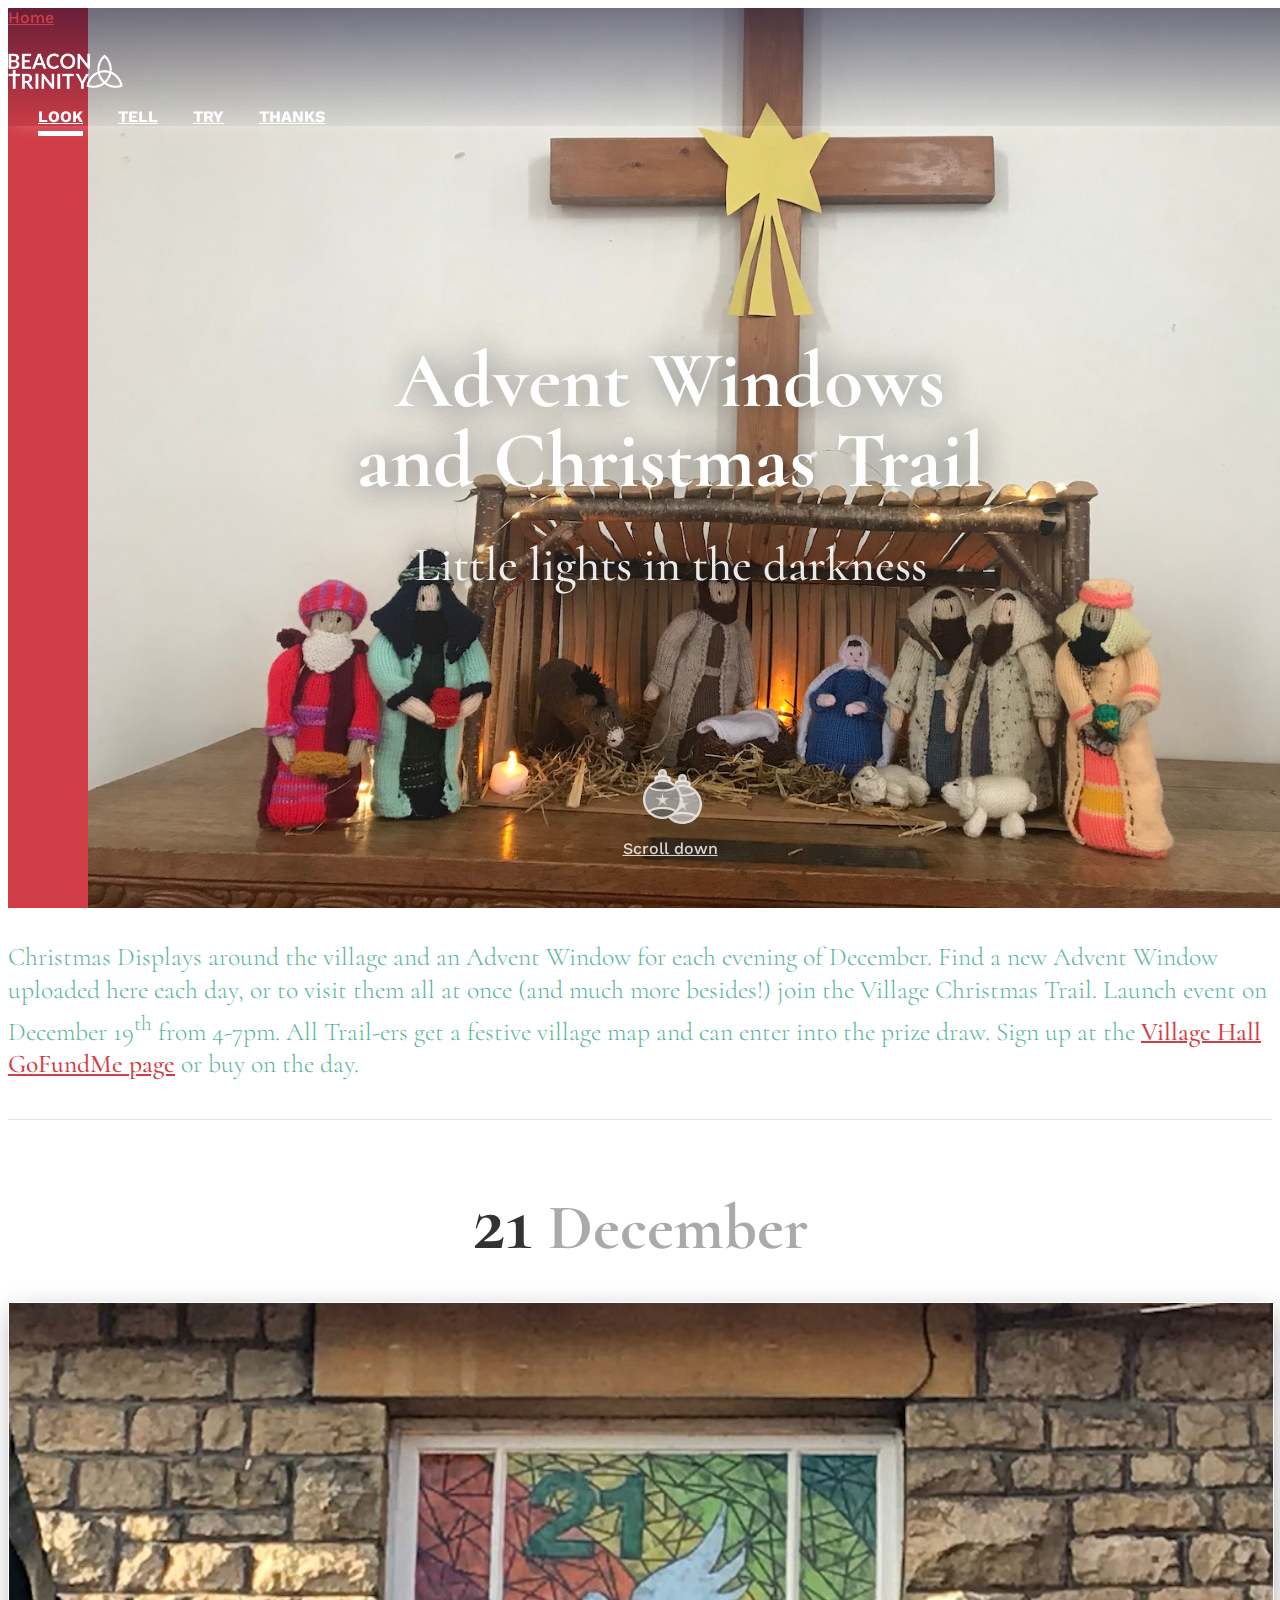
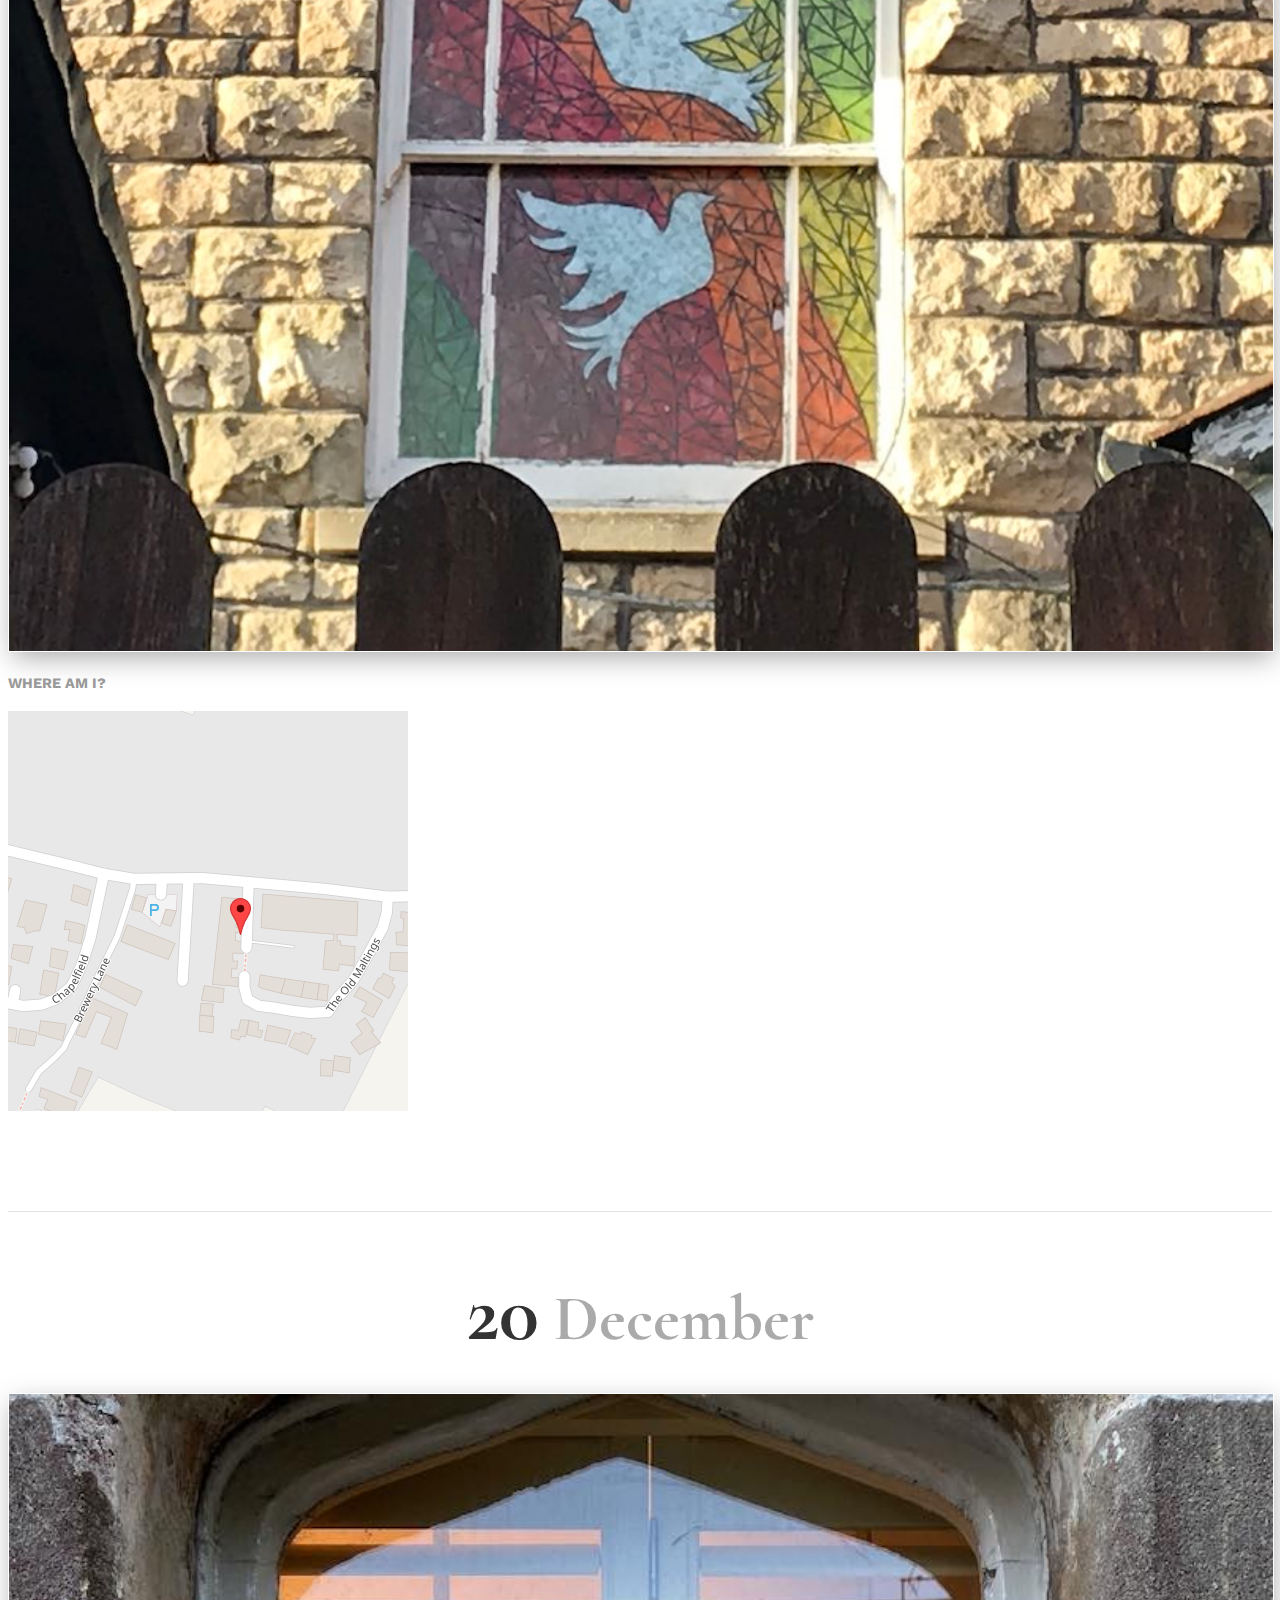
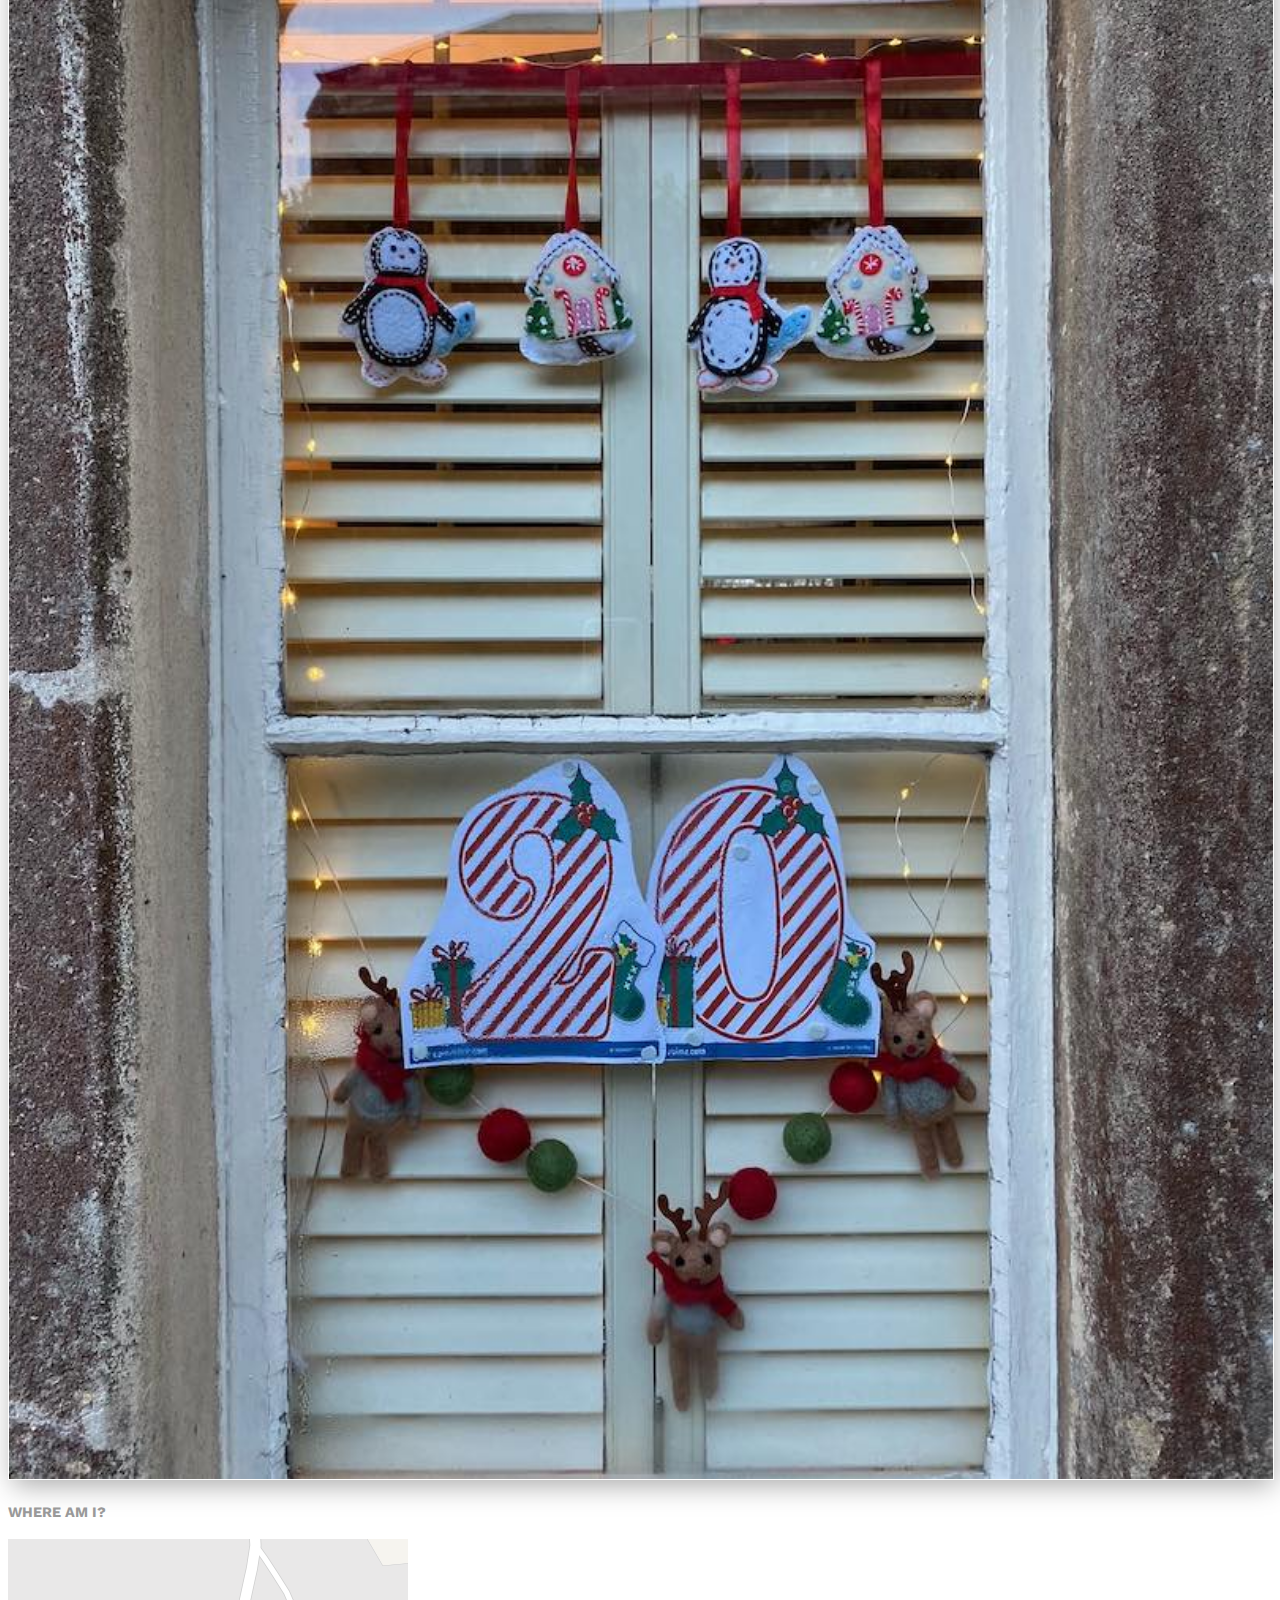
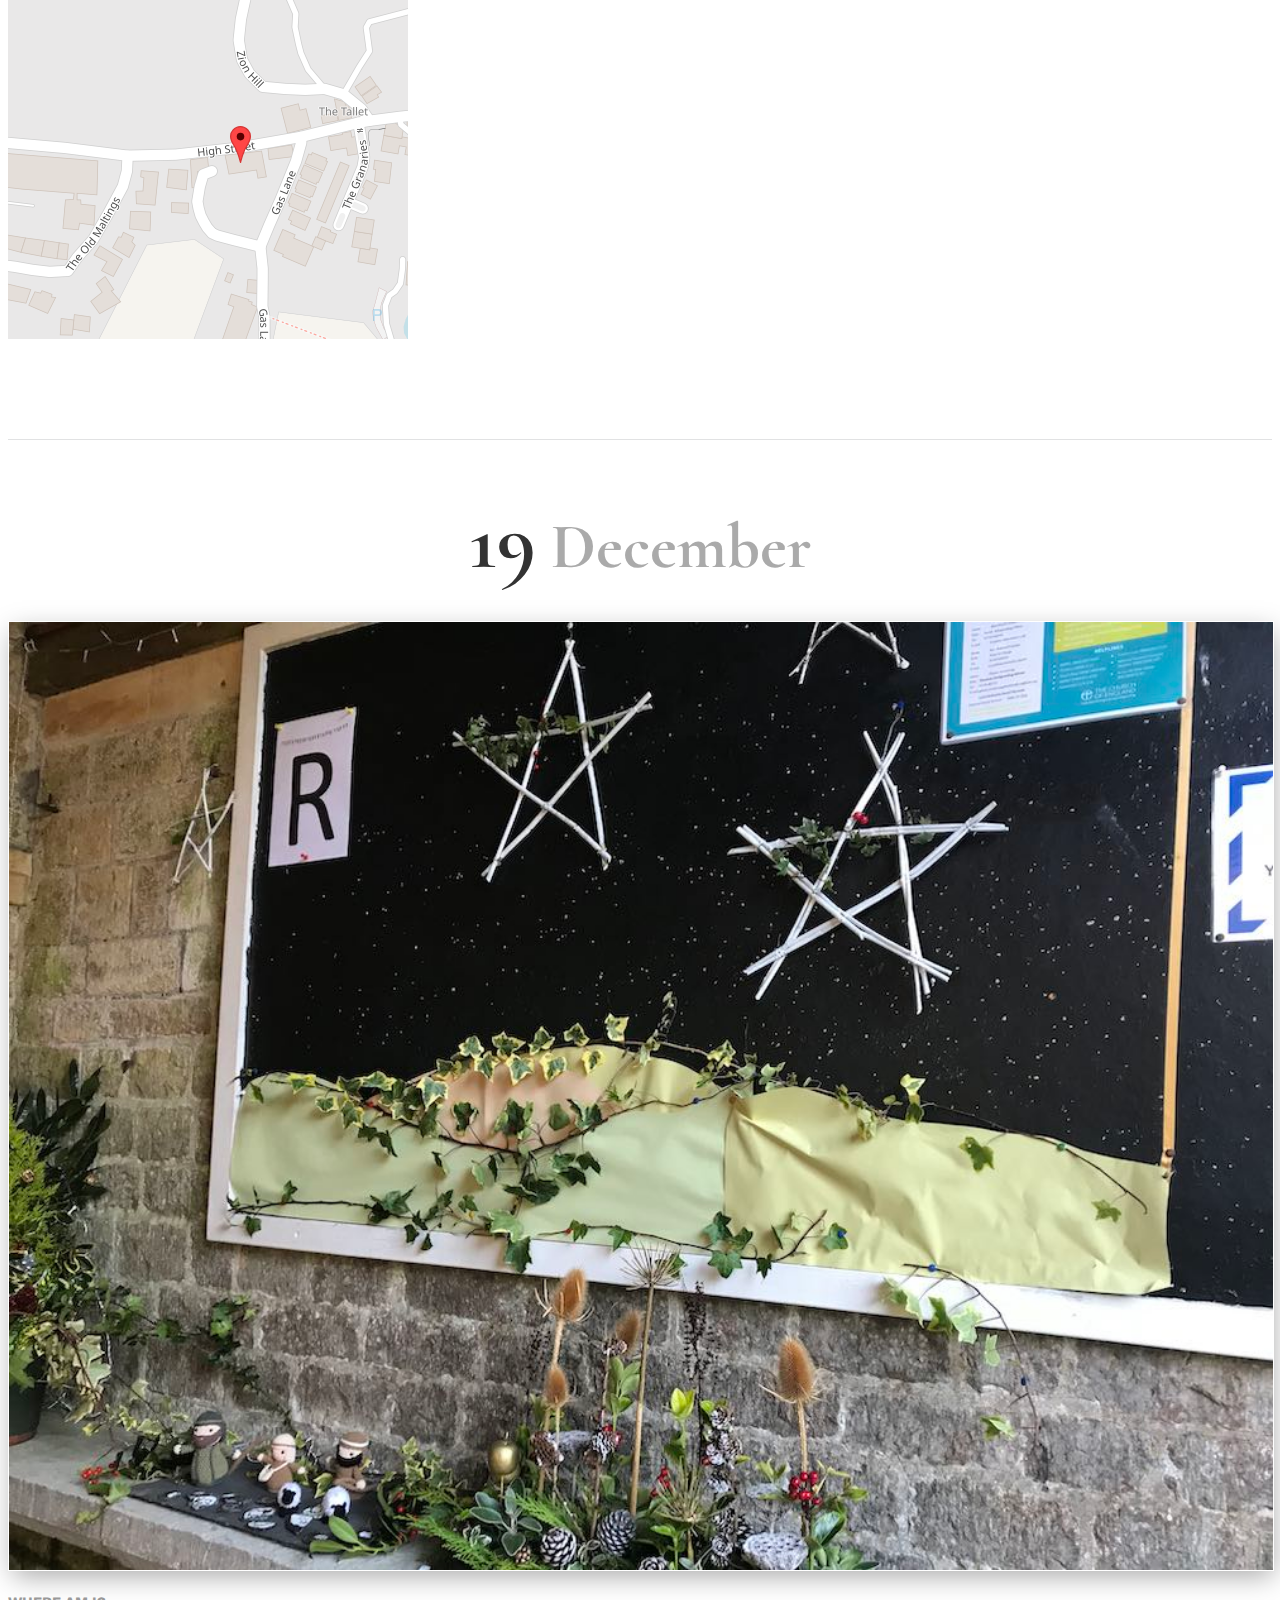
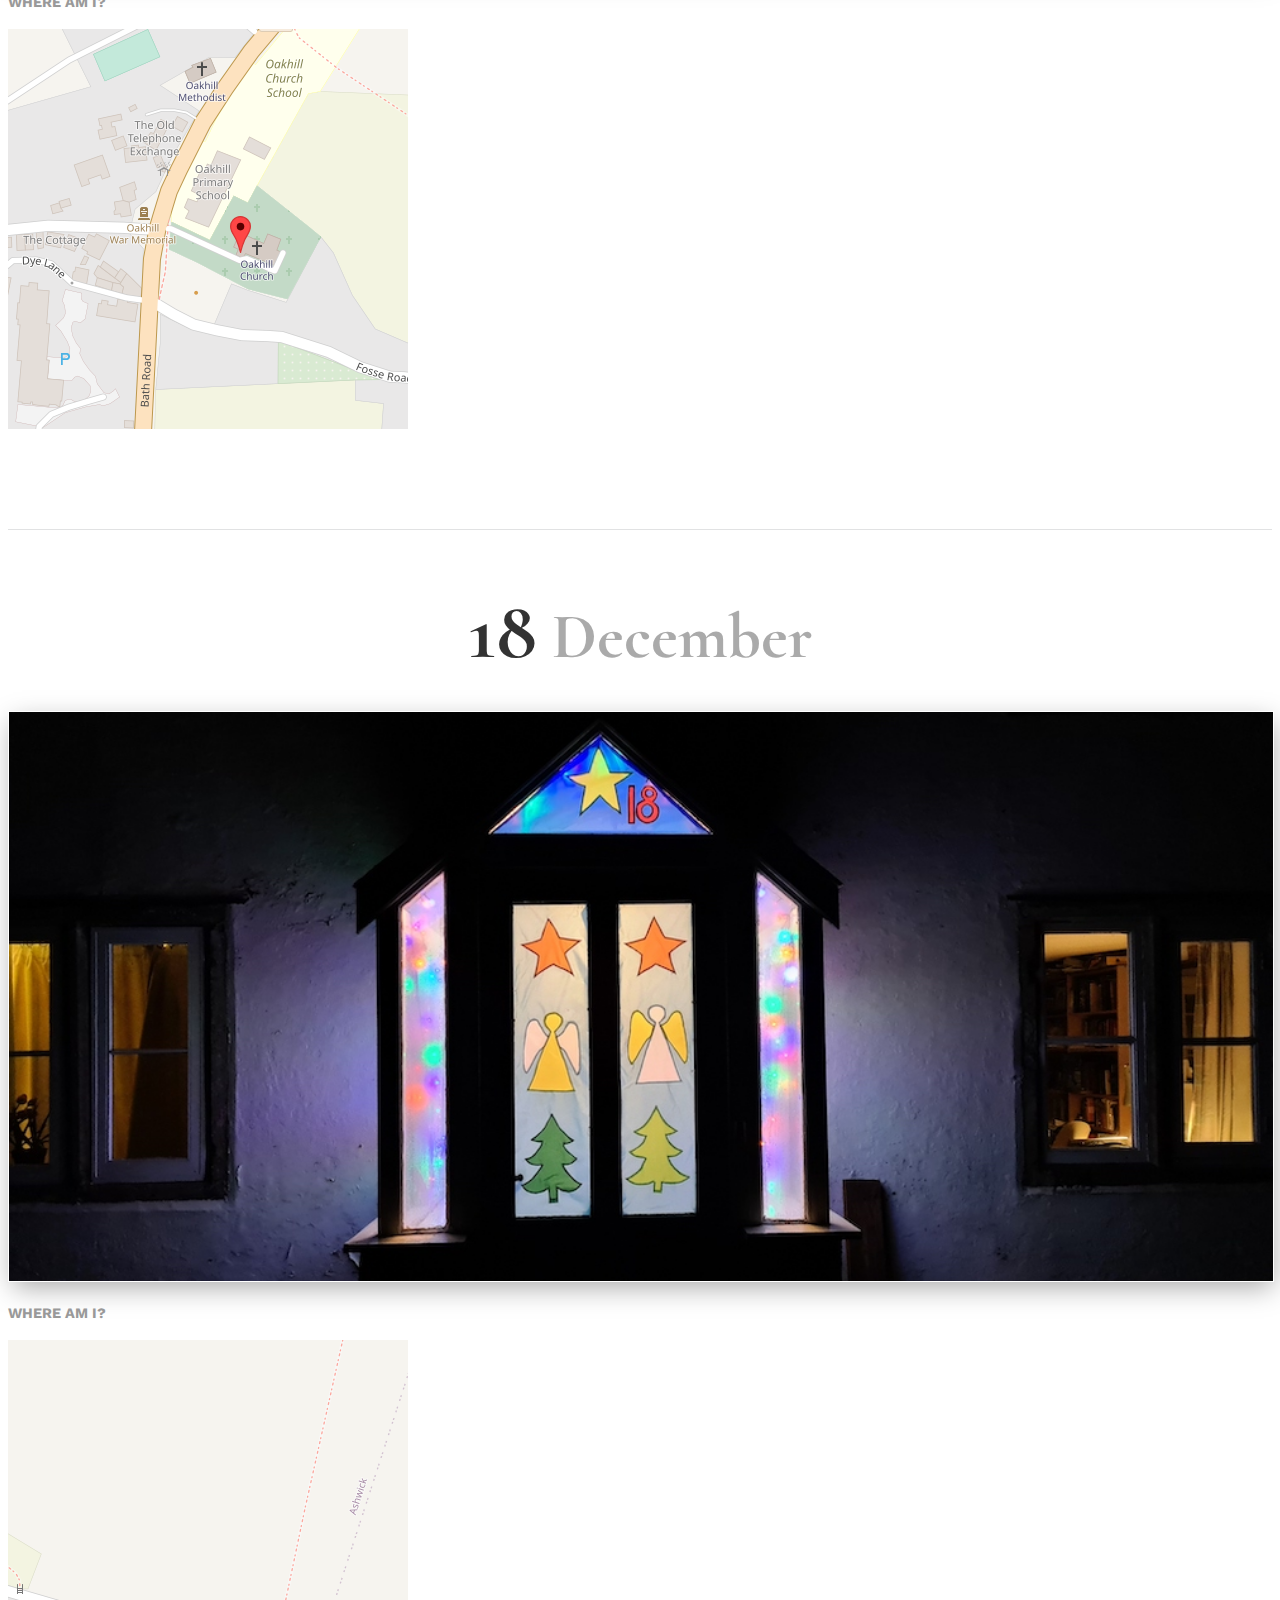
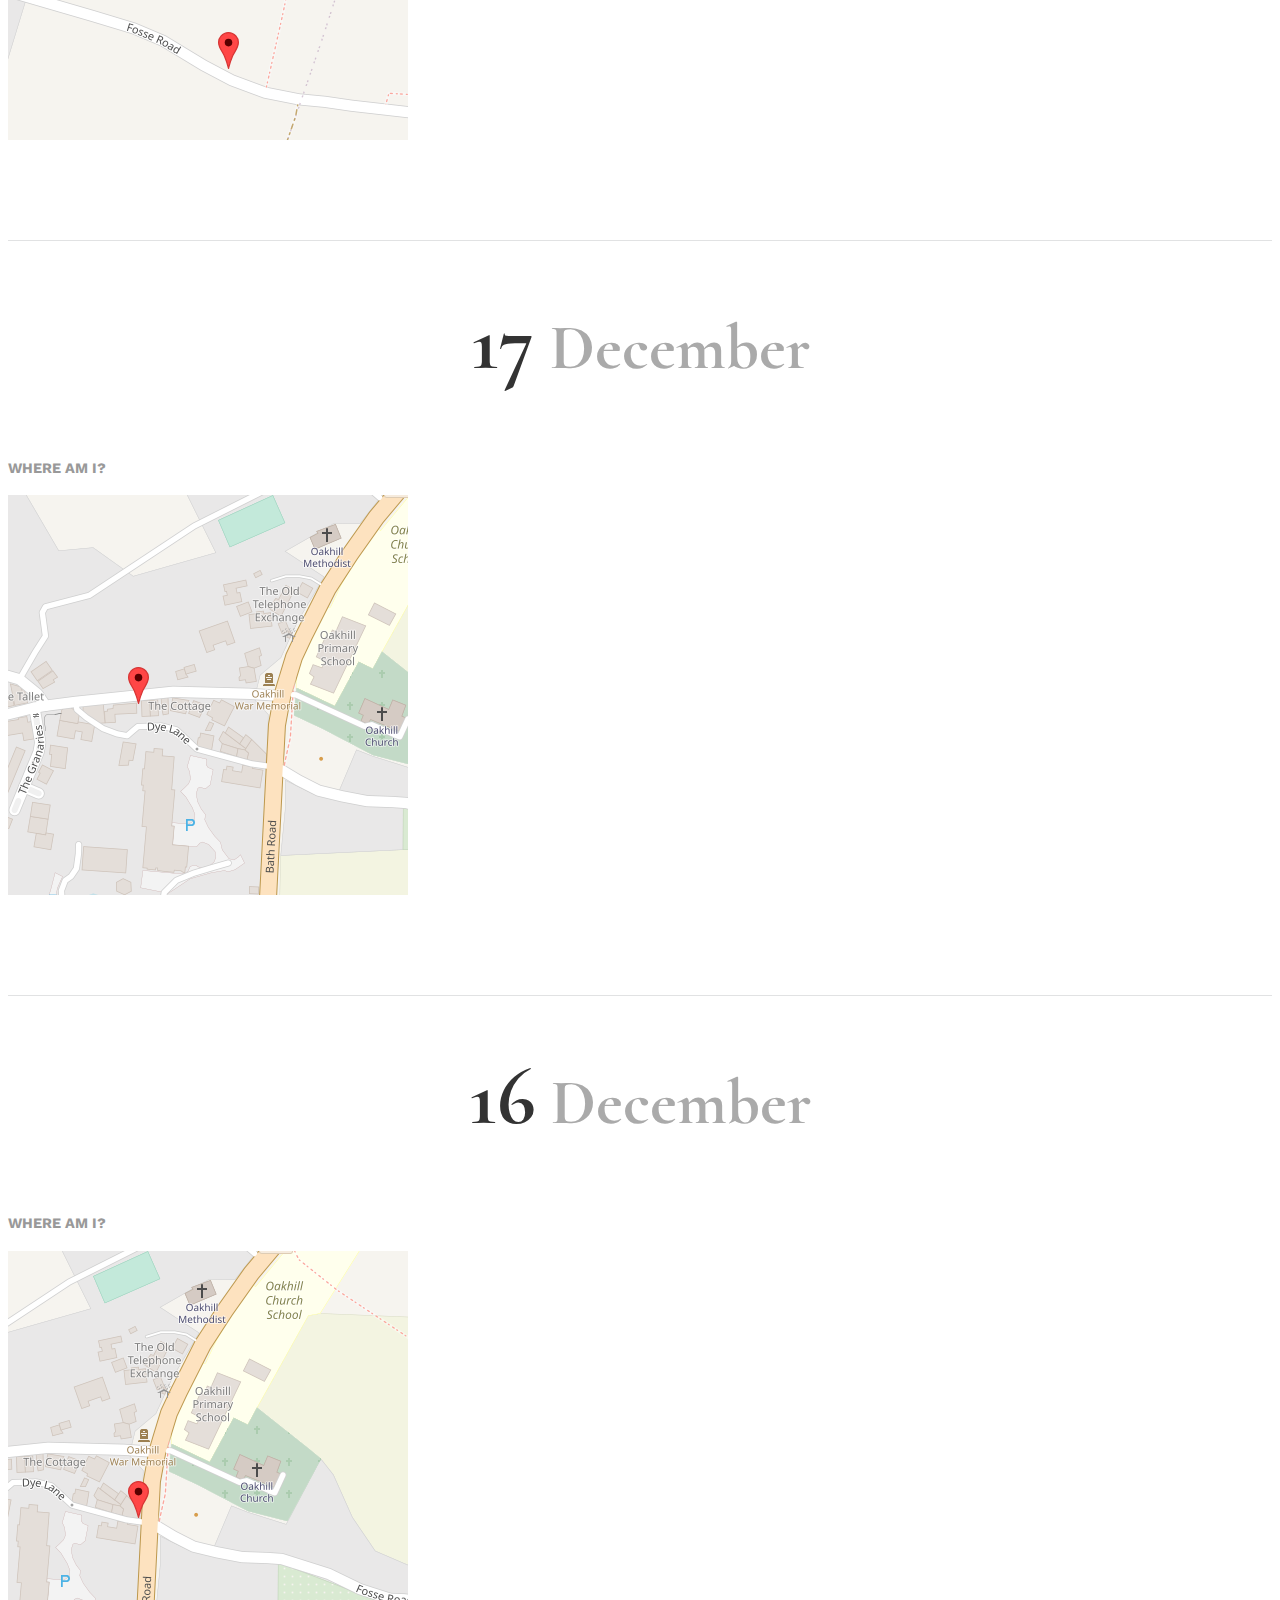
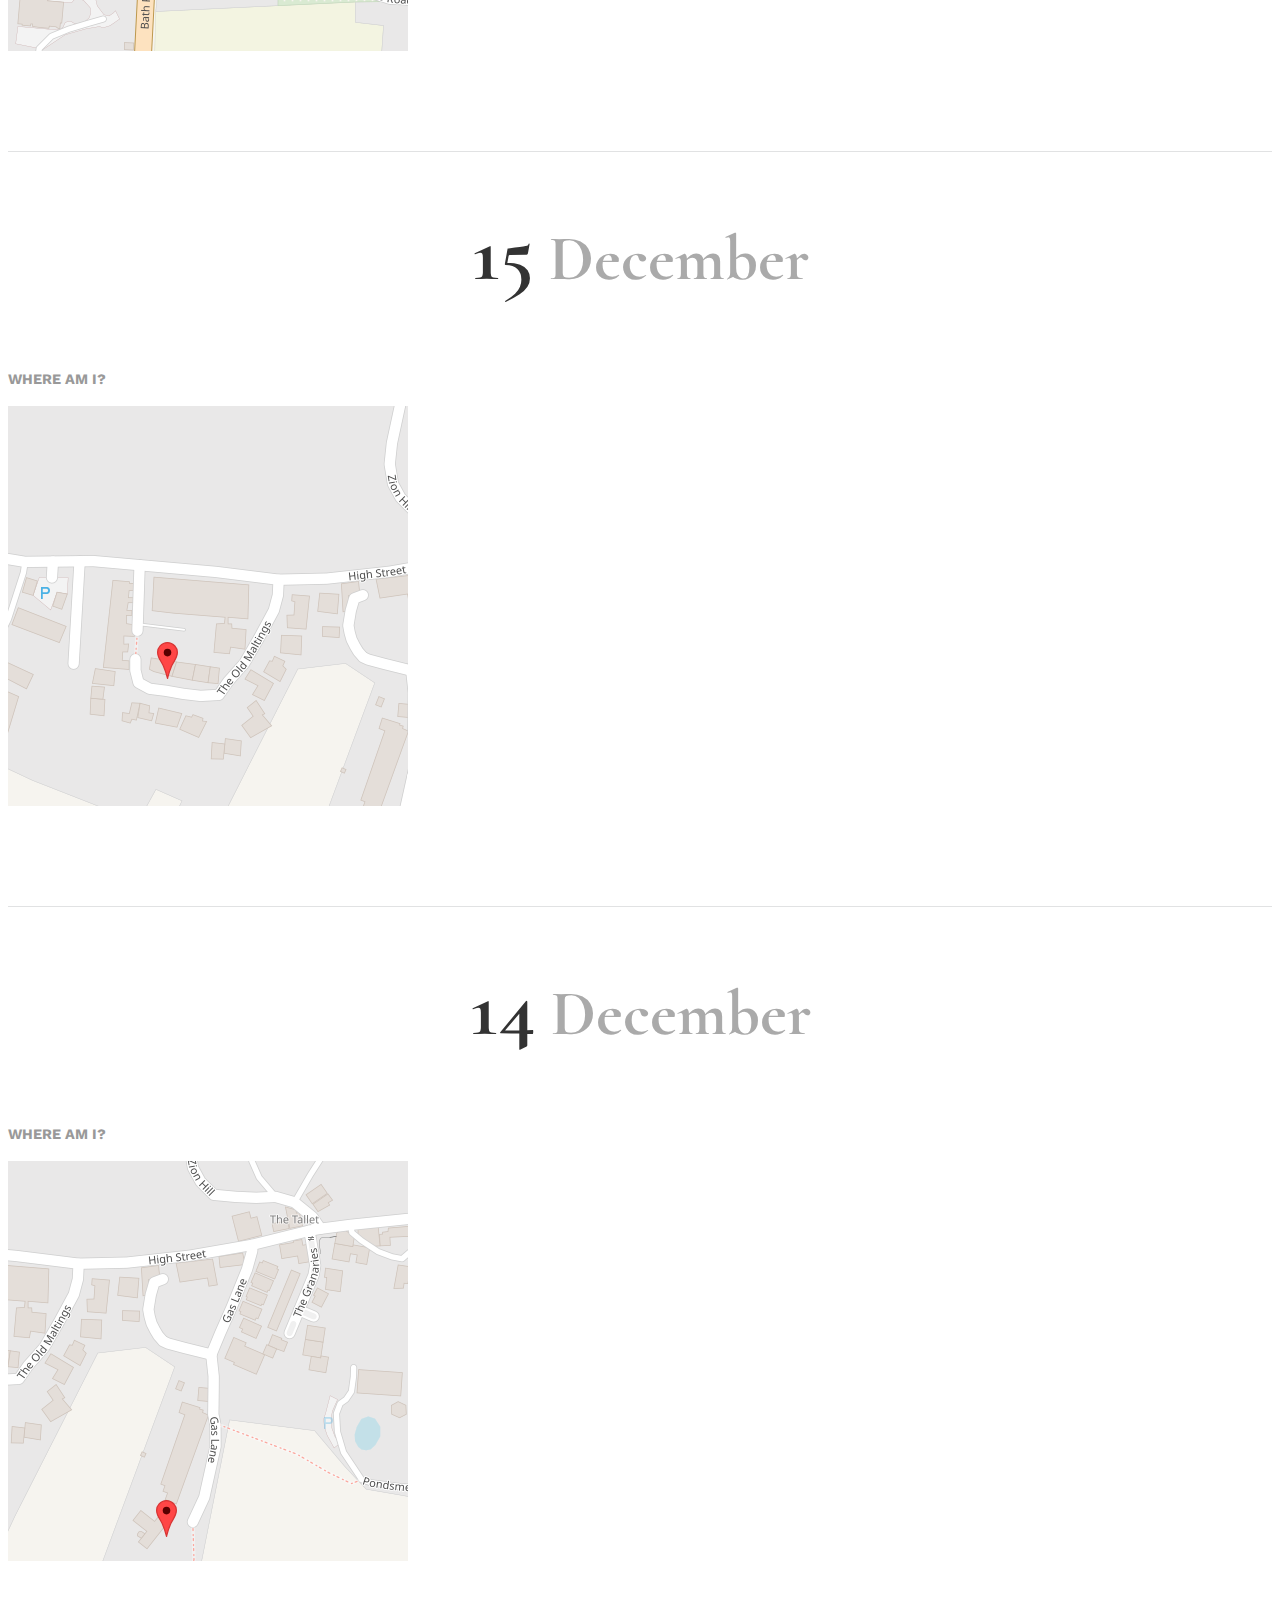
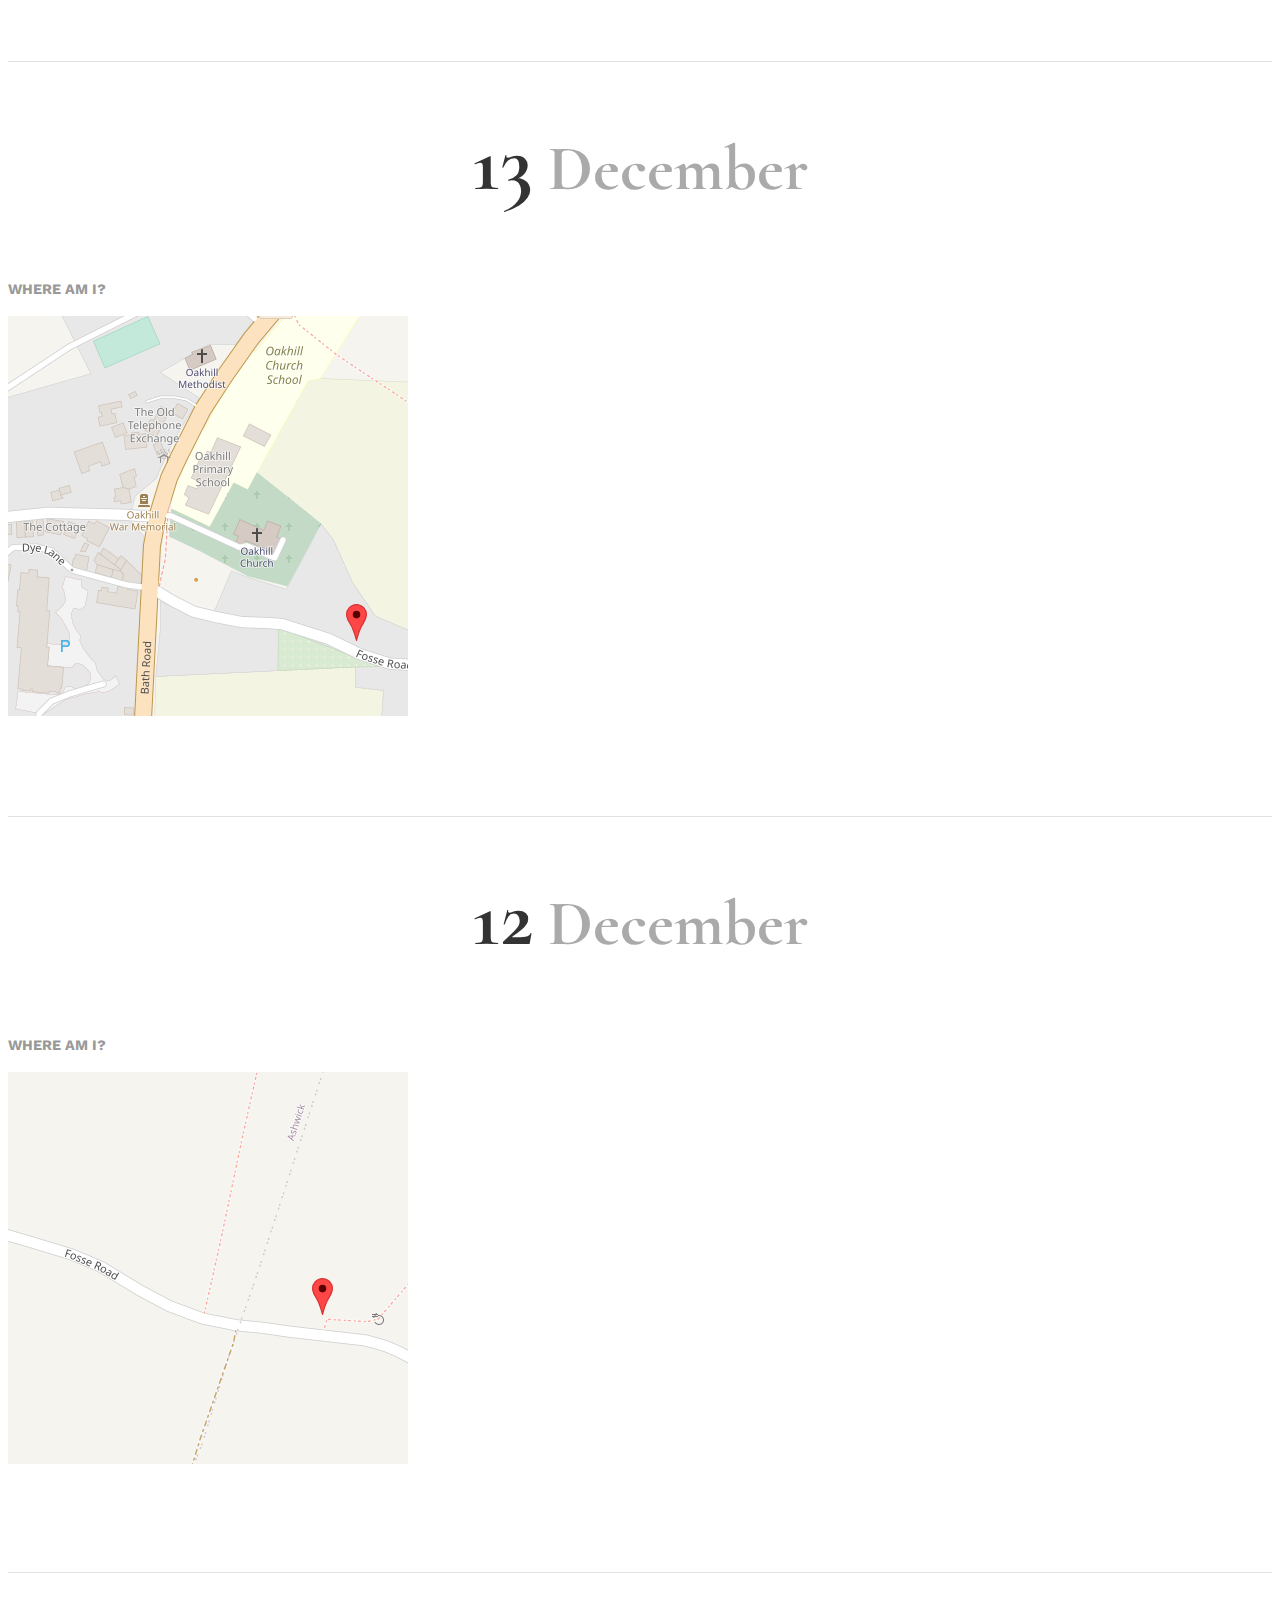
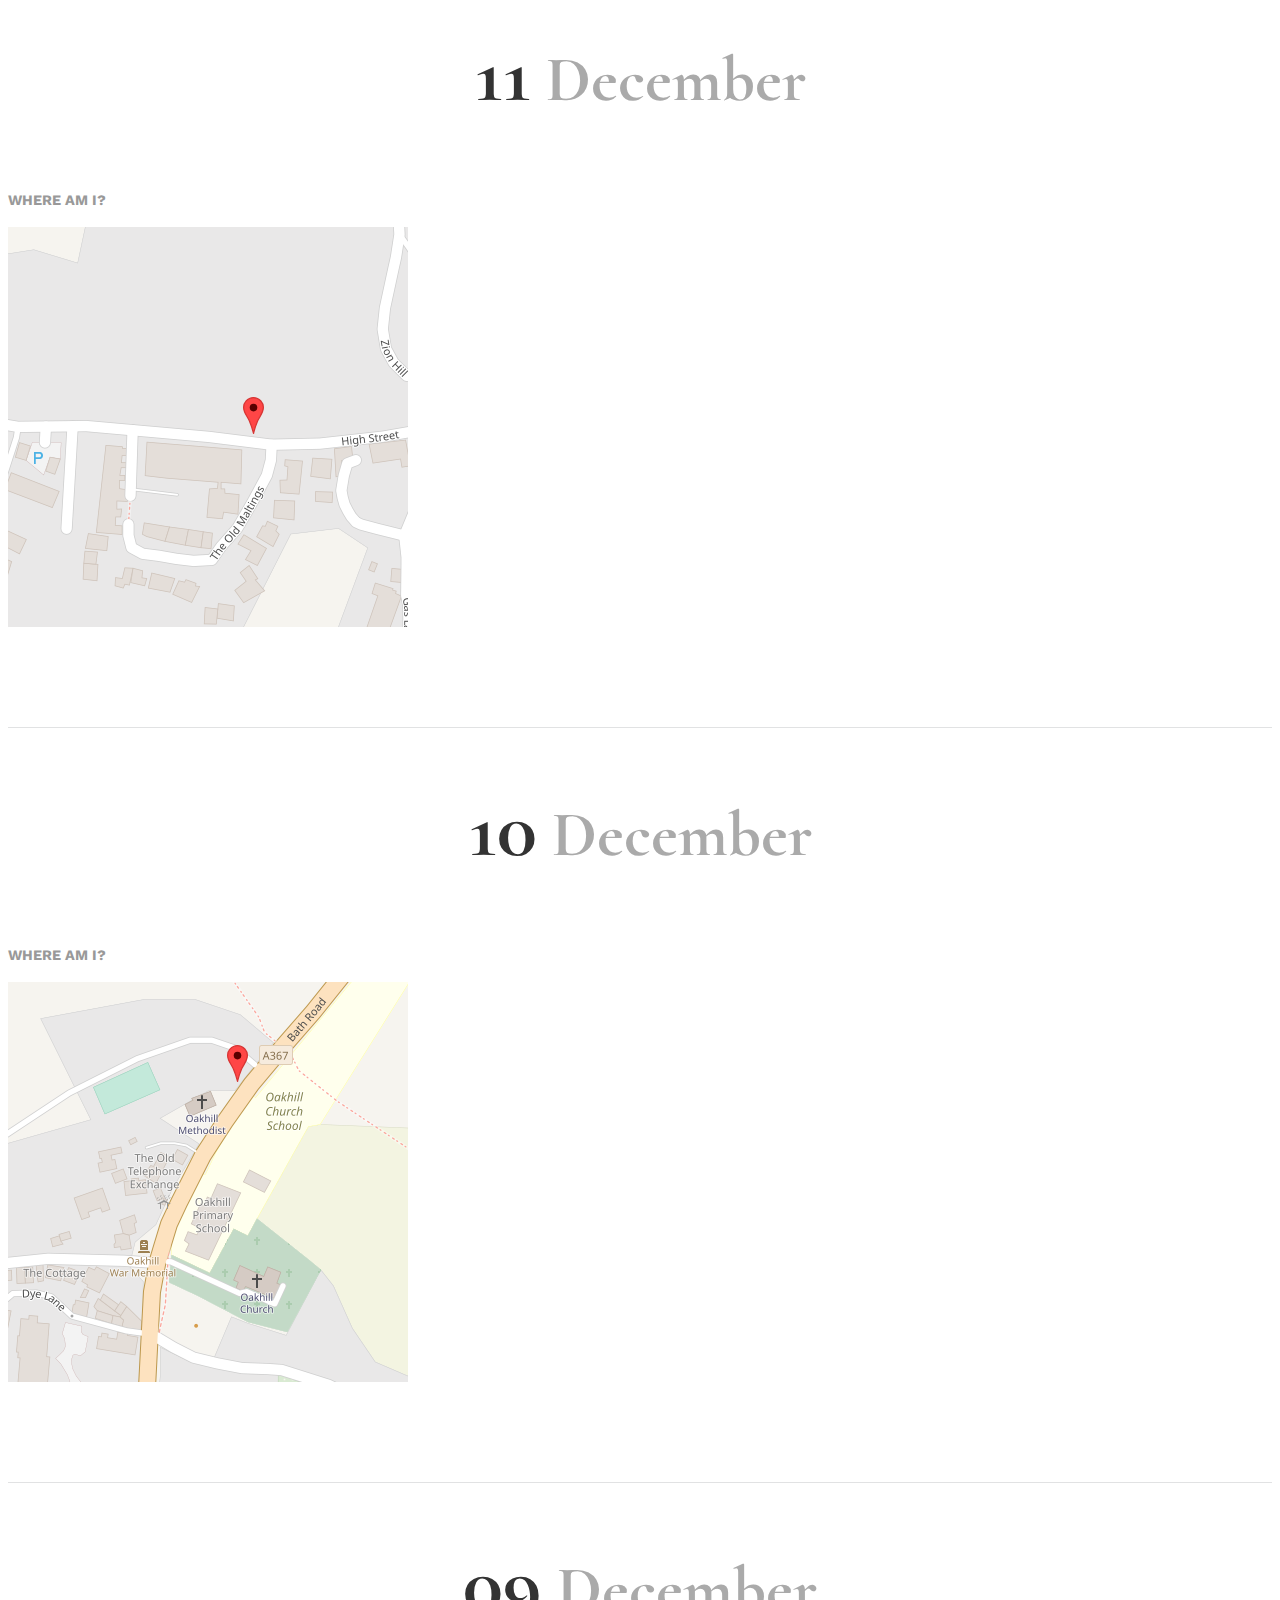
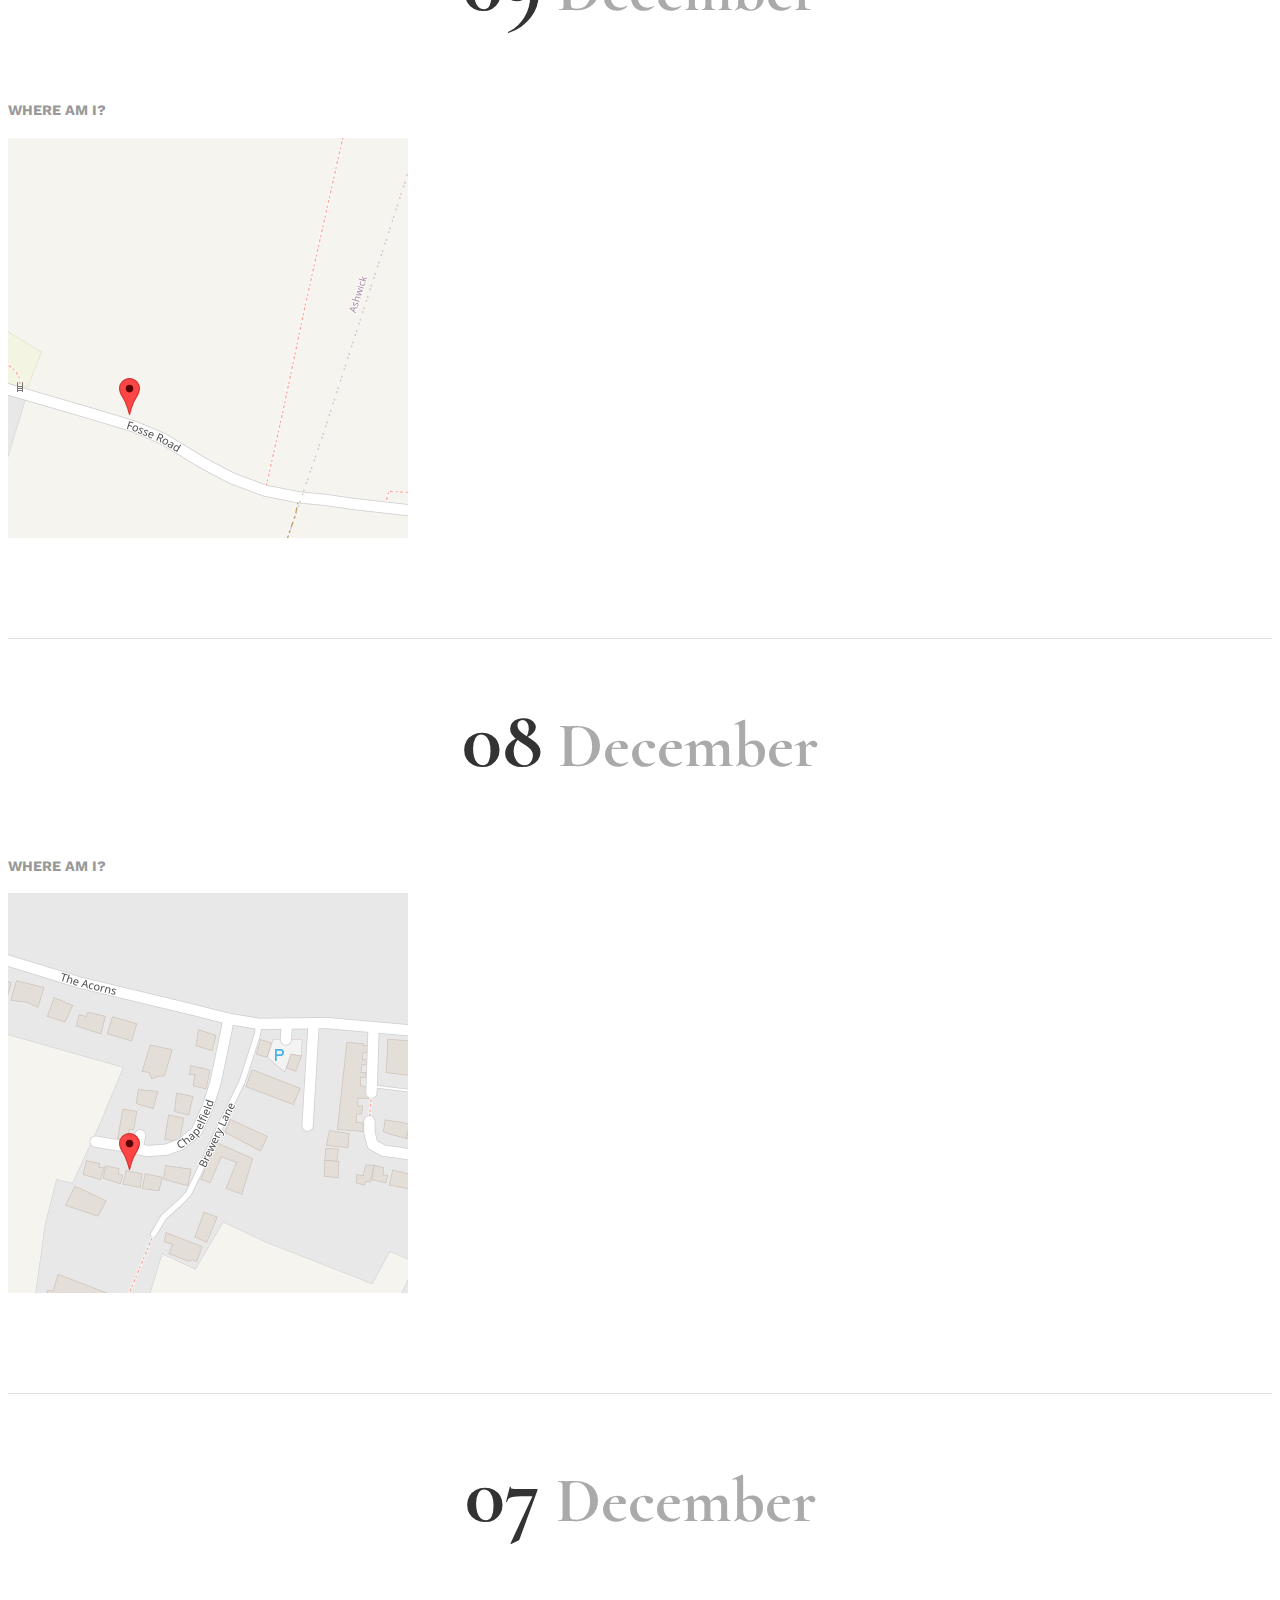
==== commit 6e3c90f0: "+ Add window 21" ====
--- a/pages/look.html
+++ b/pages/look.html
@@ -4,7 +4,7 @@
 <meta content='text/html; charset=UTF-8' http-equiv='Content-Type'>
 <title>Oakhill Christmas</title>
 <meta name="csrf-param" content="authenticity_token" />
-<meta name="csrf-token" content="q8dv6/JFvDJtEU+NkwXM3MTKa7JbIaF2pjJz+7sox4LqgoPhGagoVSjQA+bQ/rwwMmXZDl6SsgovwrNbuWlKGA==" />
+<meta name="csrf-token" content="7l3xIQv1UzxxaIXI6VHlUGFXhhronhkLDUUpFdzwf0TY6yL524z8z/JZ27hG6B5MAAPPdOt+F8fvTFFvQXJzuQ==" />
 
 <link rel="shortcut icon" href="../assets/favicon.ico">
 <link rel="stylesheet" href="https://cdn.jsdelivr.net/npm/bootstrap@4.5.3/dist/css/bootstrap.min.css" integrity="sha384-TX8t27EcRE3e/ihU7zmQxVncDAy5uIKz4rEkgIXeMed4M0jlfIDPvg6uqKI2xXr2" crossorigin="anonymous">
@@ -56,6 +56,26 @@
 </div>
 </div>
 <div class='container'>
+<div class='row window-wrapper'>
+<div class='col-md-12 heading'>
+<h3>
+<span>21</span>
+December
+</h3>
+</div>
+<div class='col-md-6'>
+<div class='window'>
+<img loading='lazy' src='../assets/windows/2020-12-21-2d6775eb6cf5ac75c9fc157d6bb4822575220e58a0583bdbd07014bce19ecb8b.jpg'>
+</div>
+</div>
+<div class='col-md-6'>
+<h4>Where am I?</h4>
+<div class='map-container'>
+<div class='map' style='background-position : -1266px -667px;'></div>
+<div class='pin' style='top : 187px; left : 222px;'></div>
+</div>
+</div>
+</div>
 <div class='row window-wrapper'>
 <div class='col-md-12 heading'>
 <h3>
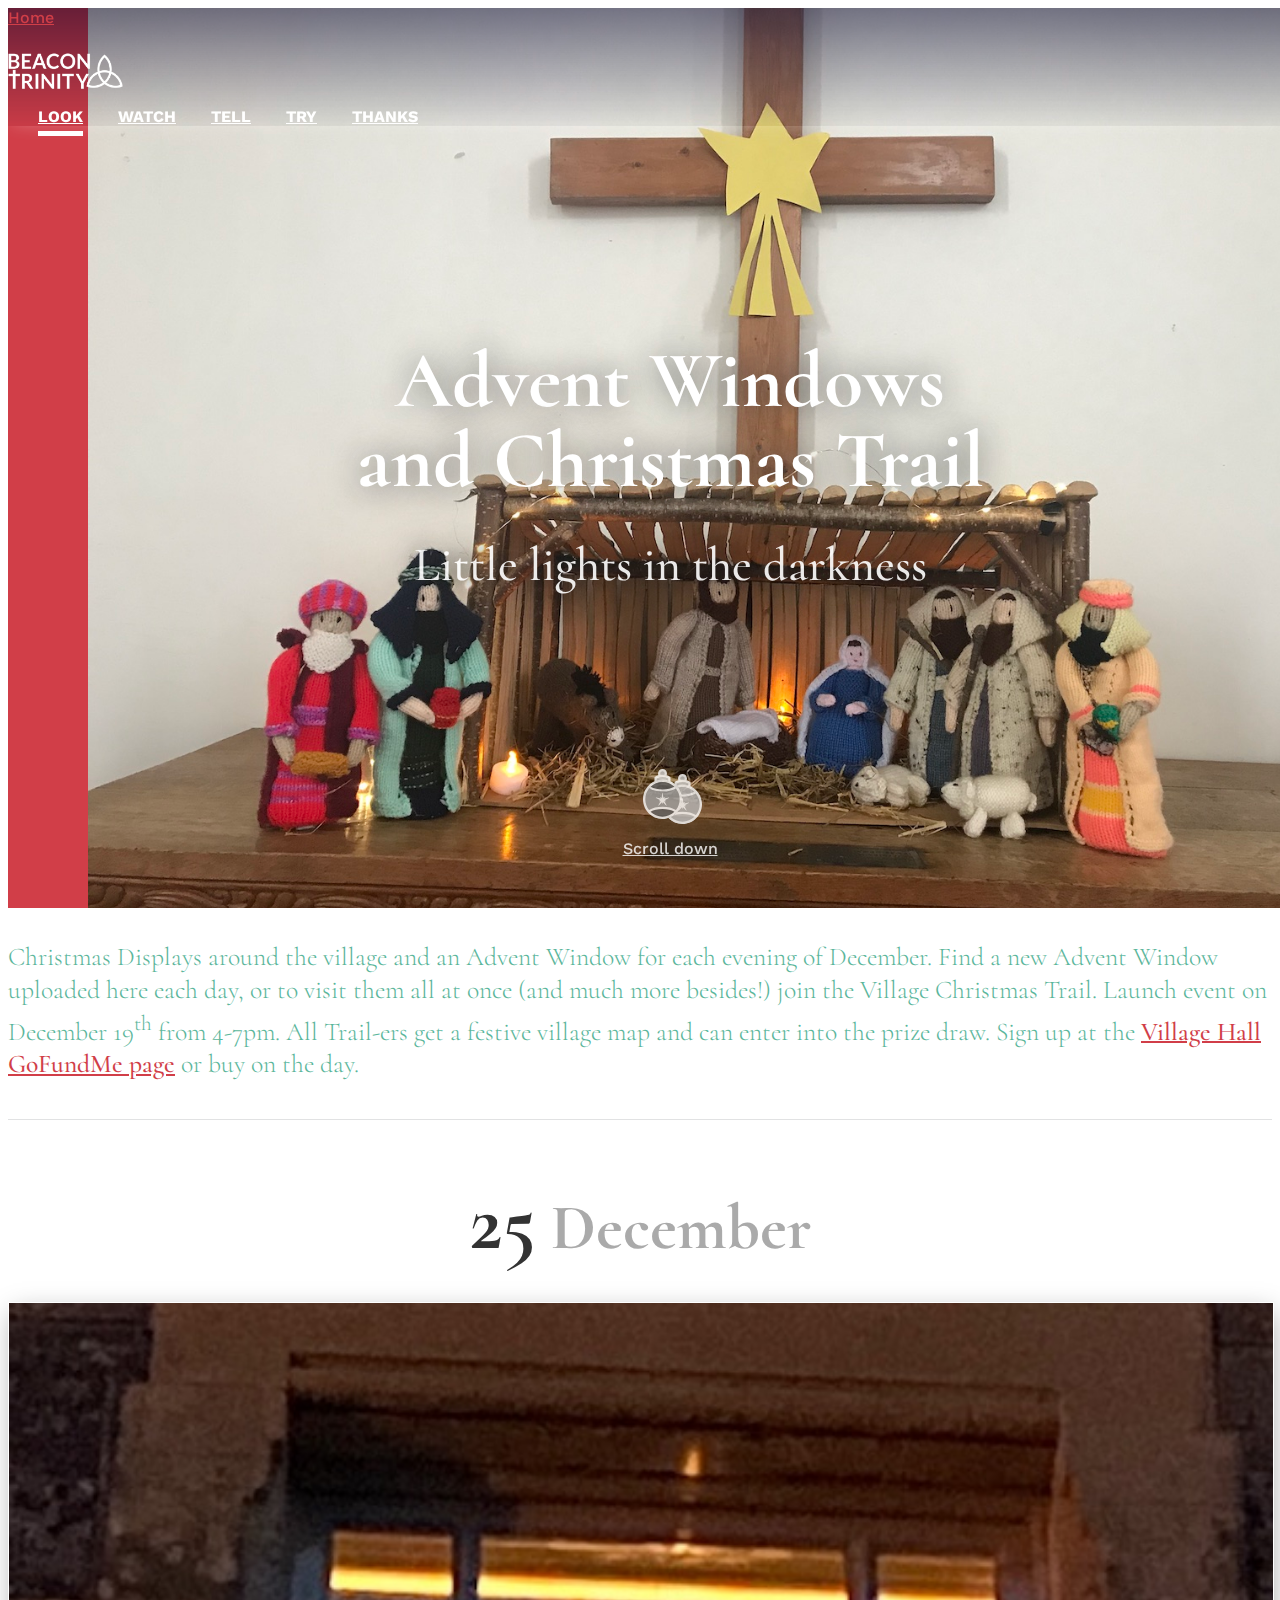
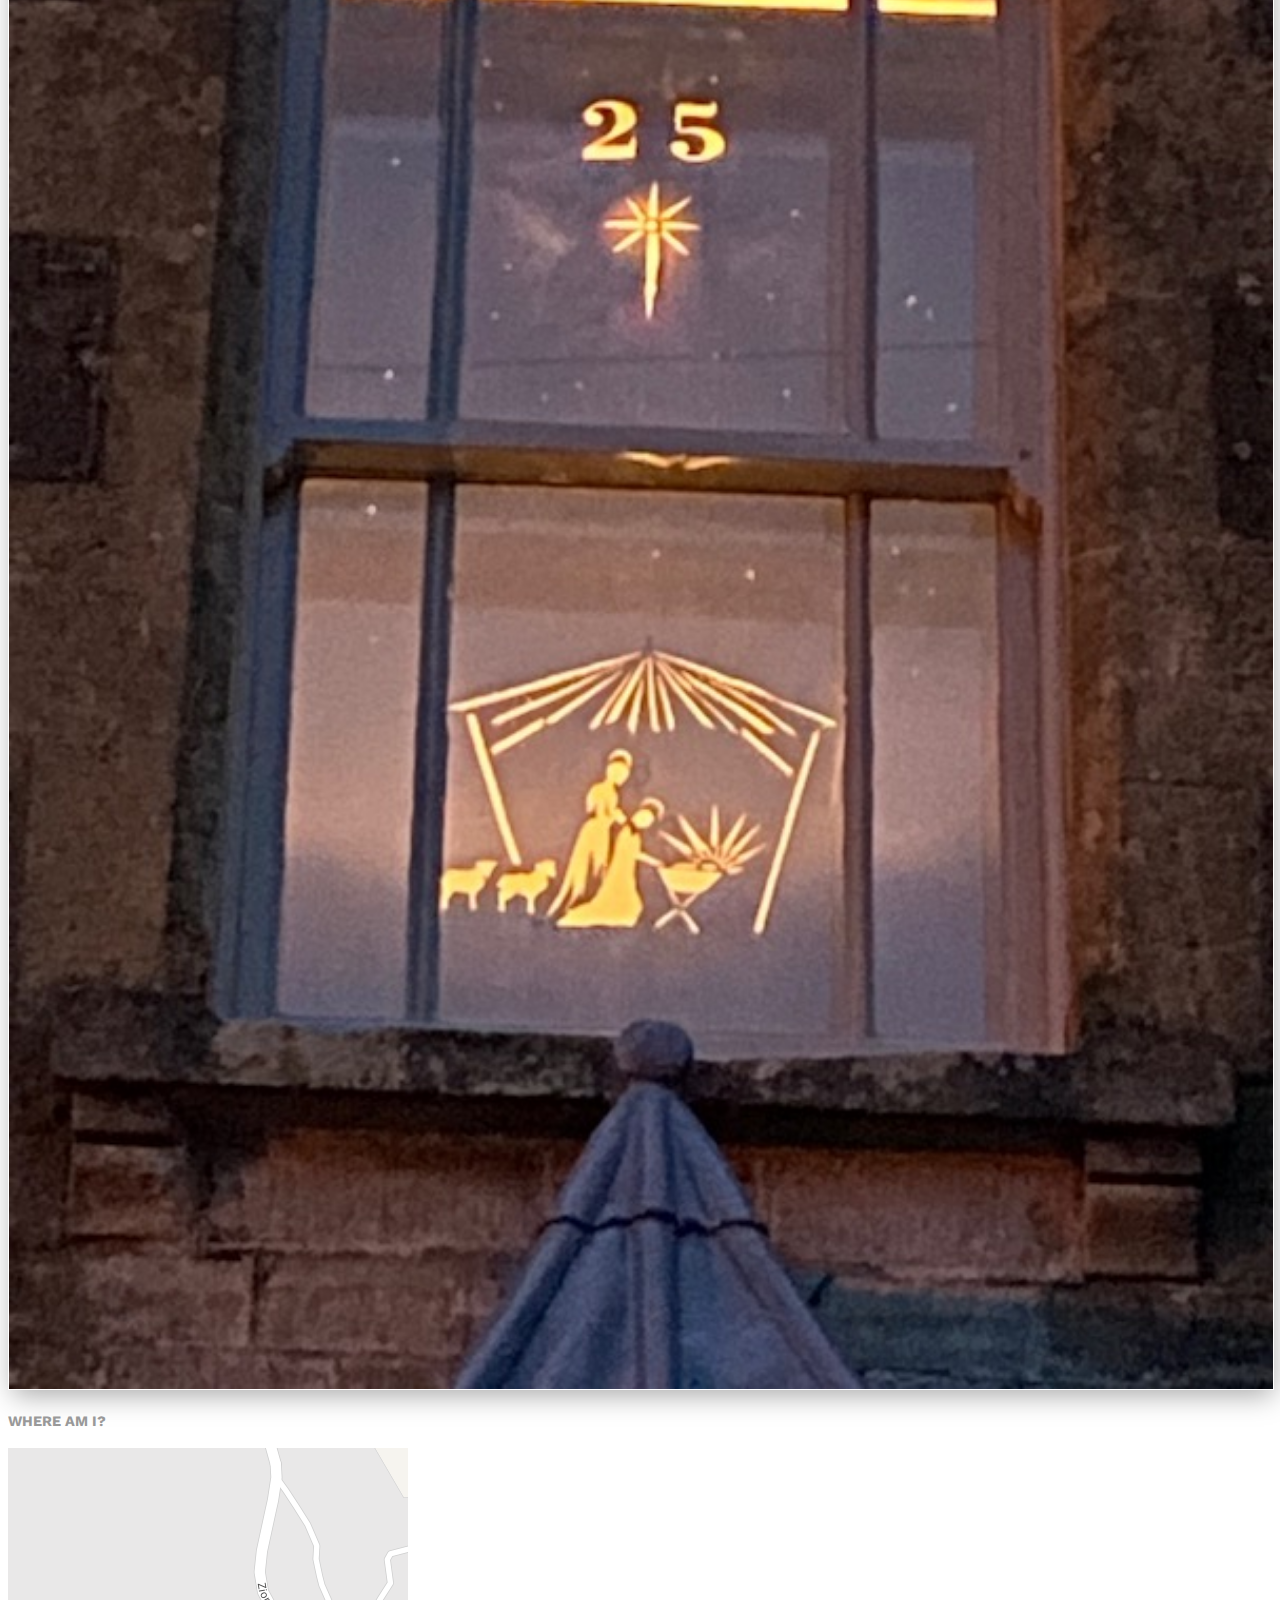
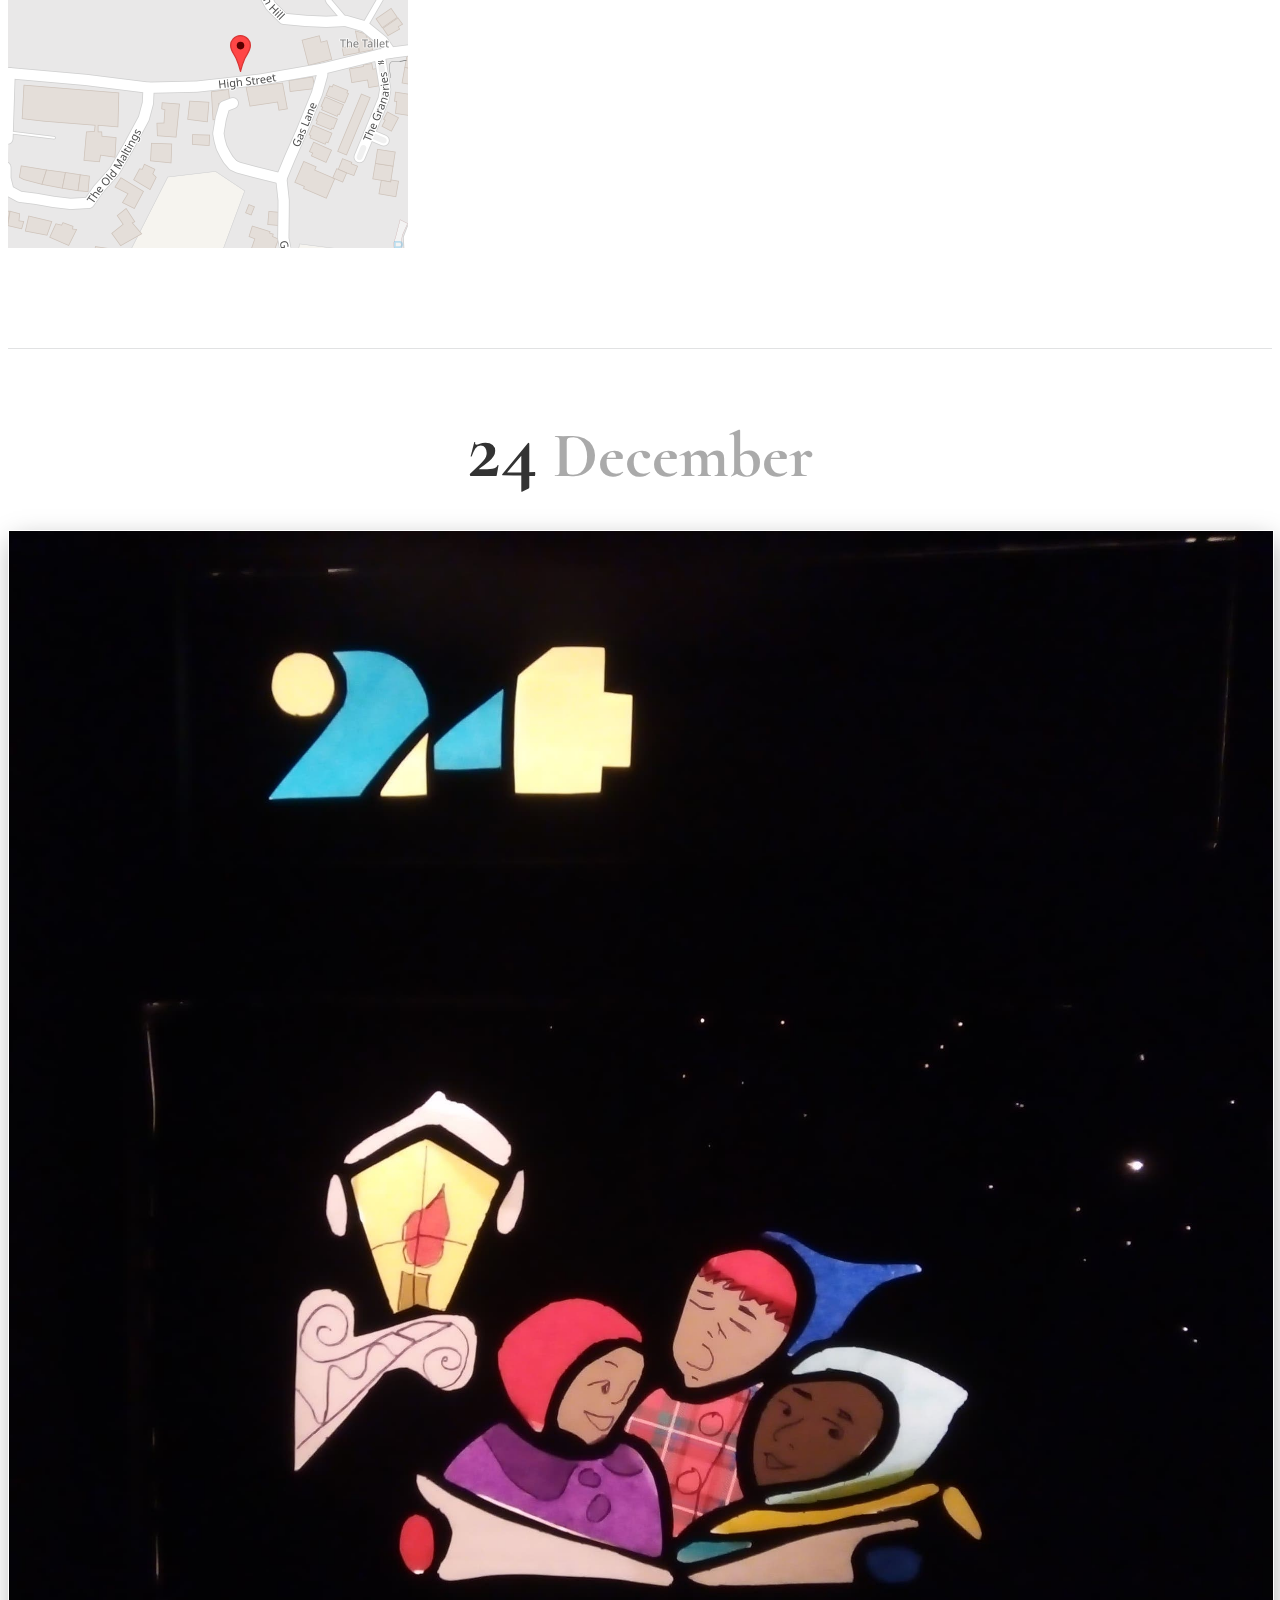
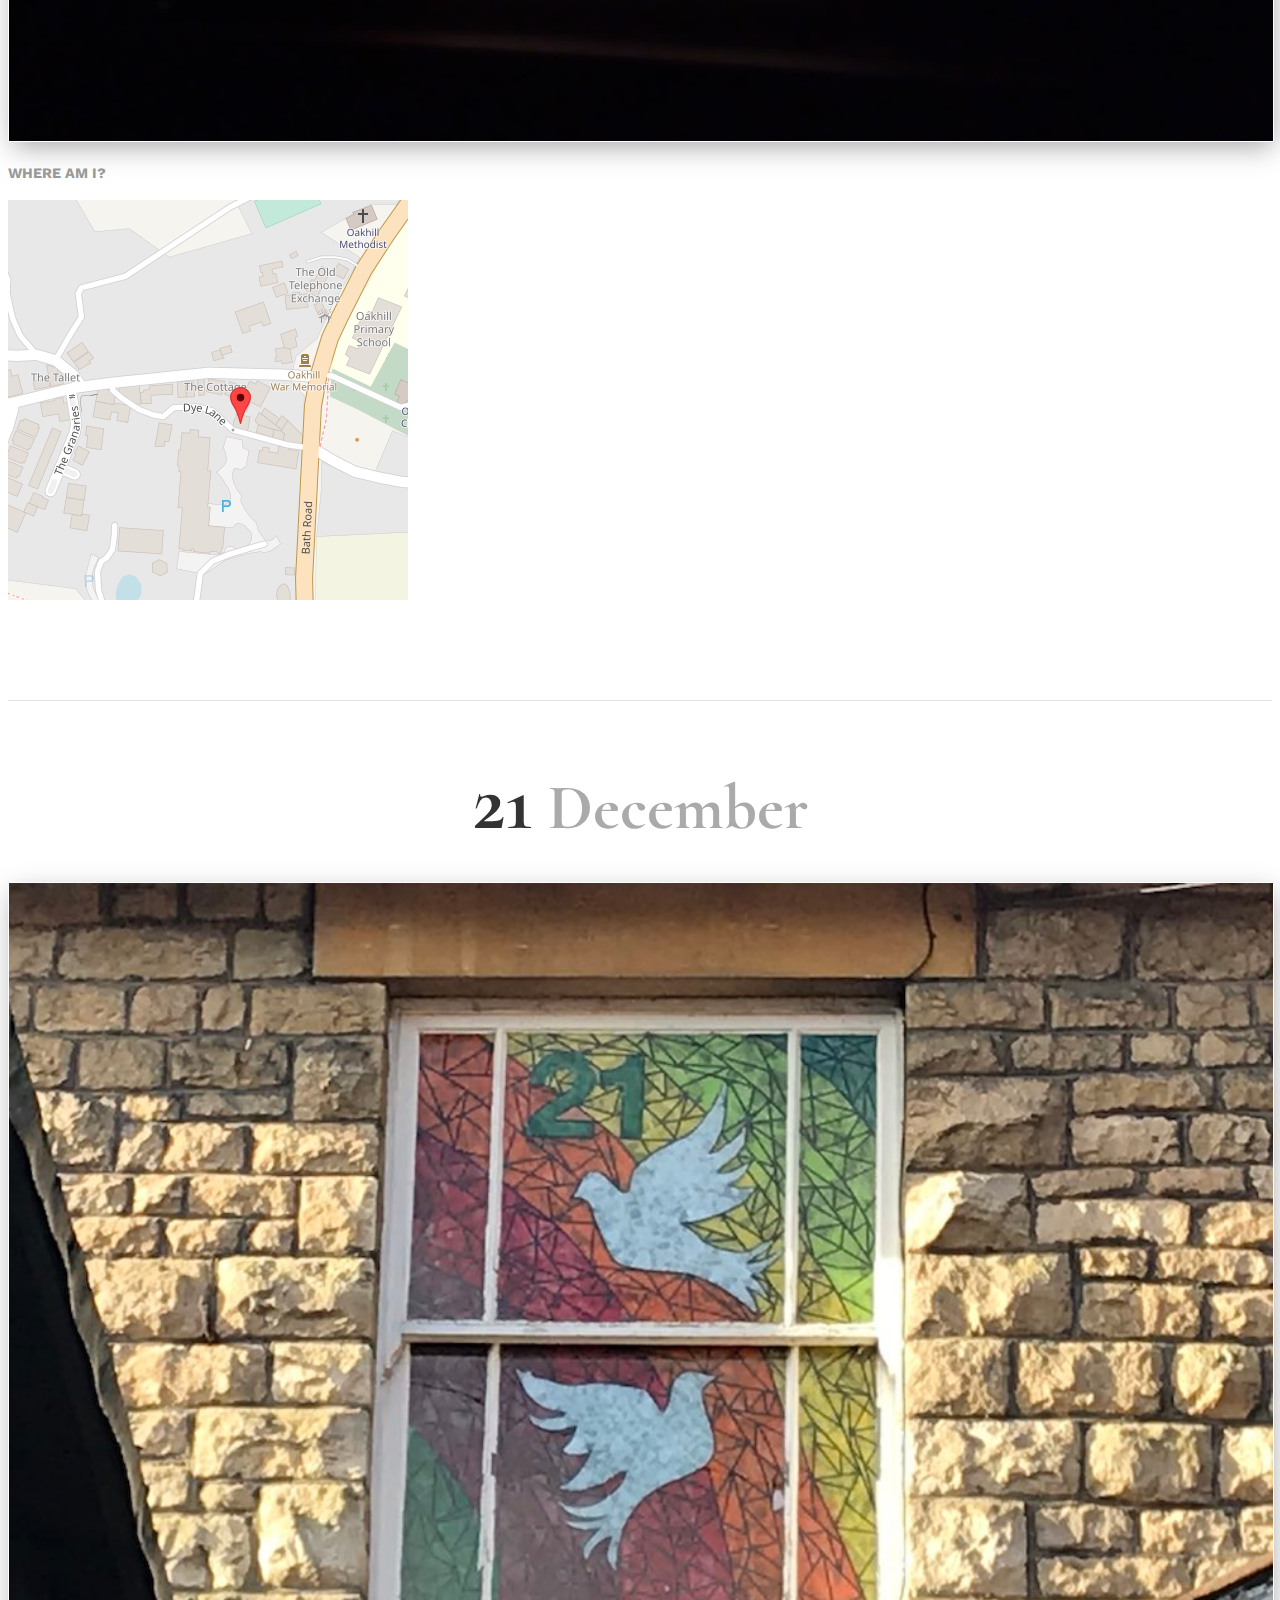
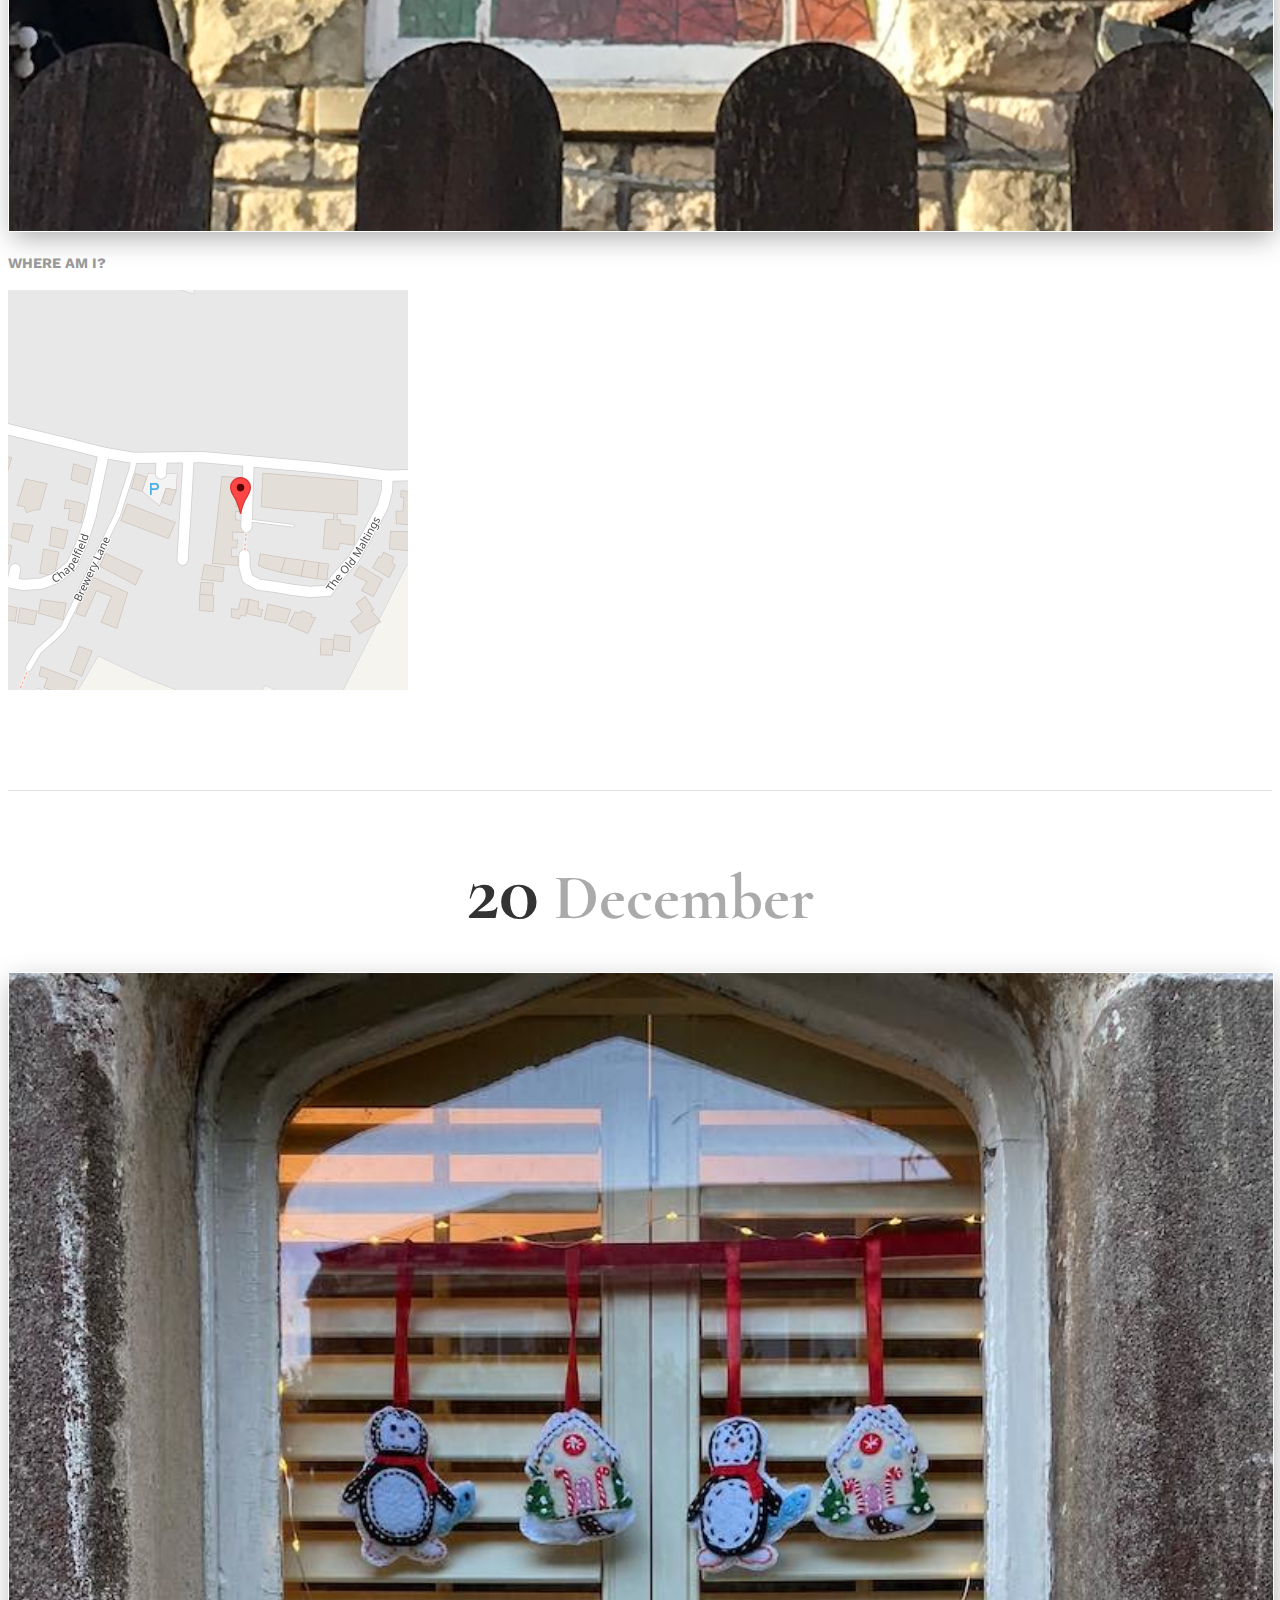
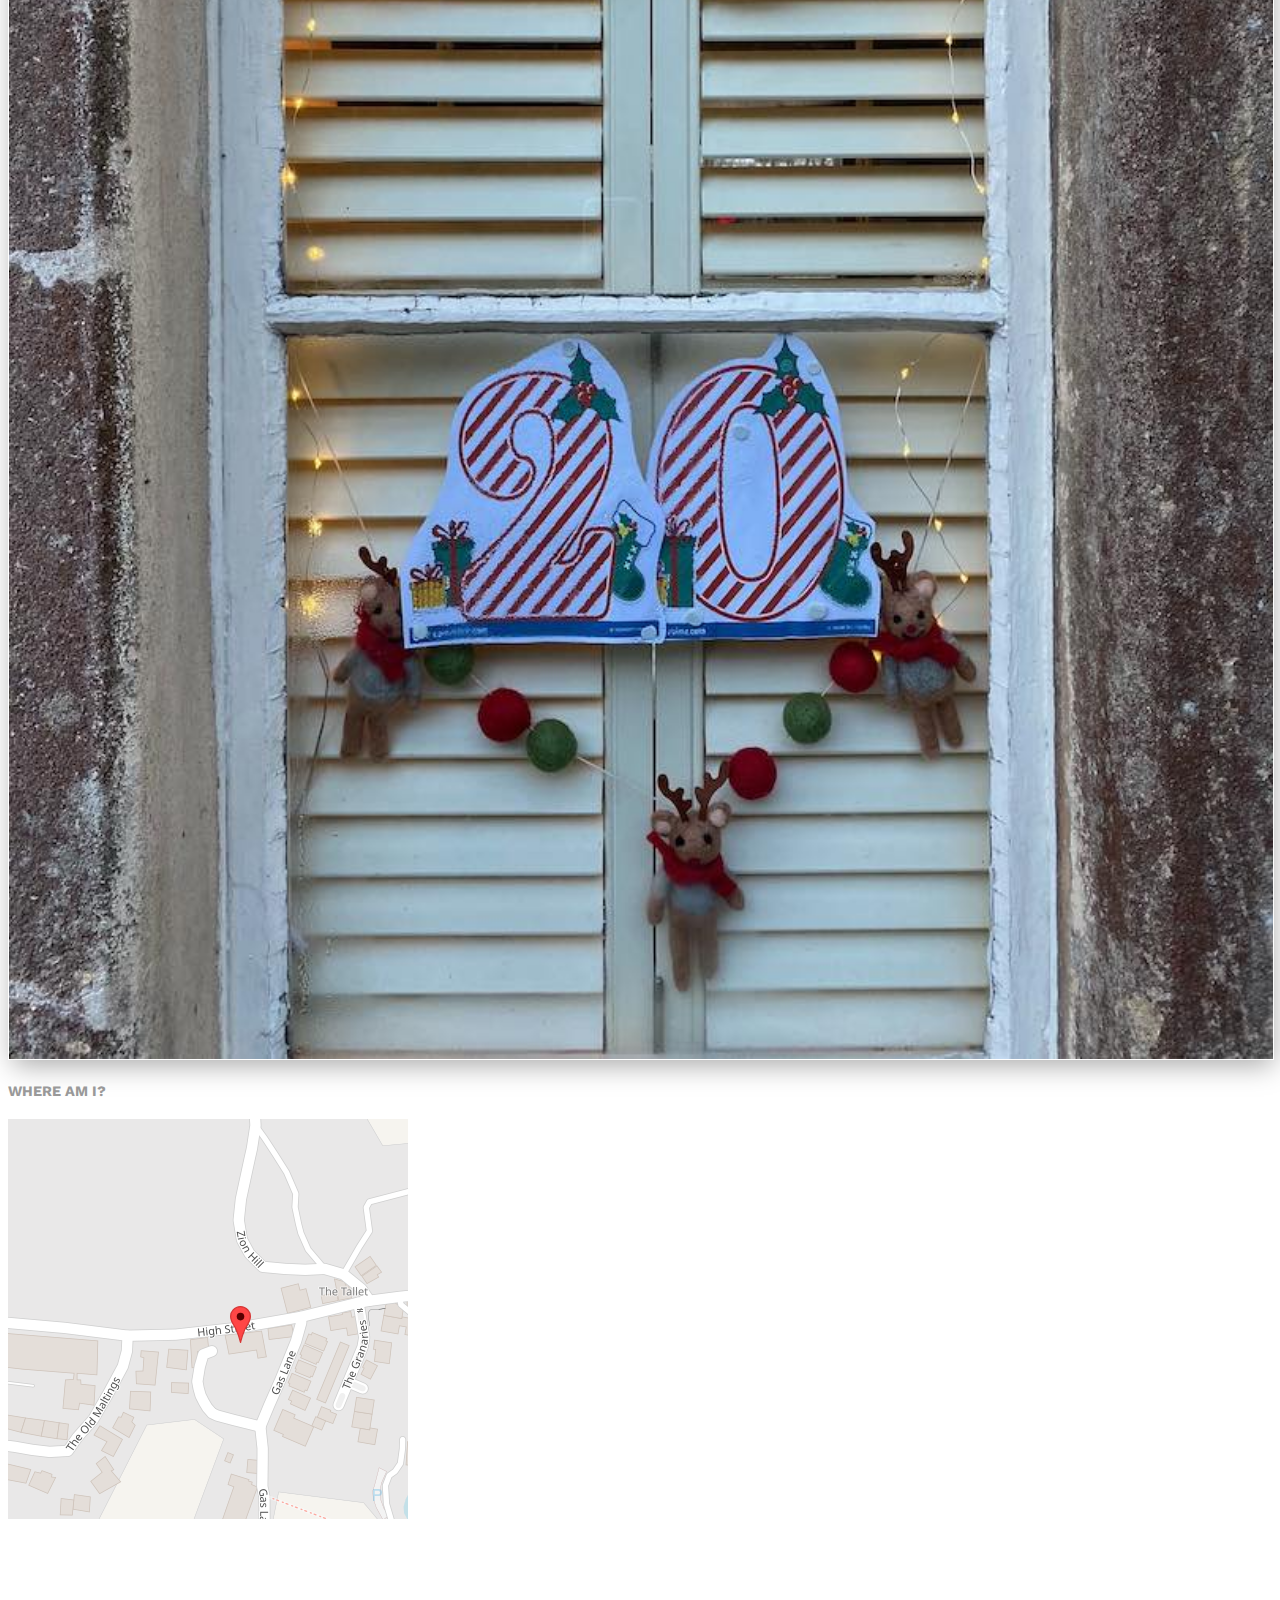
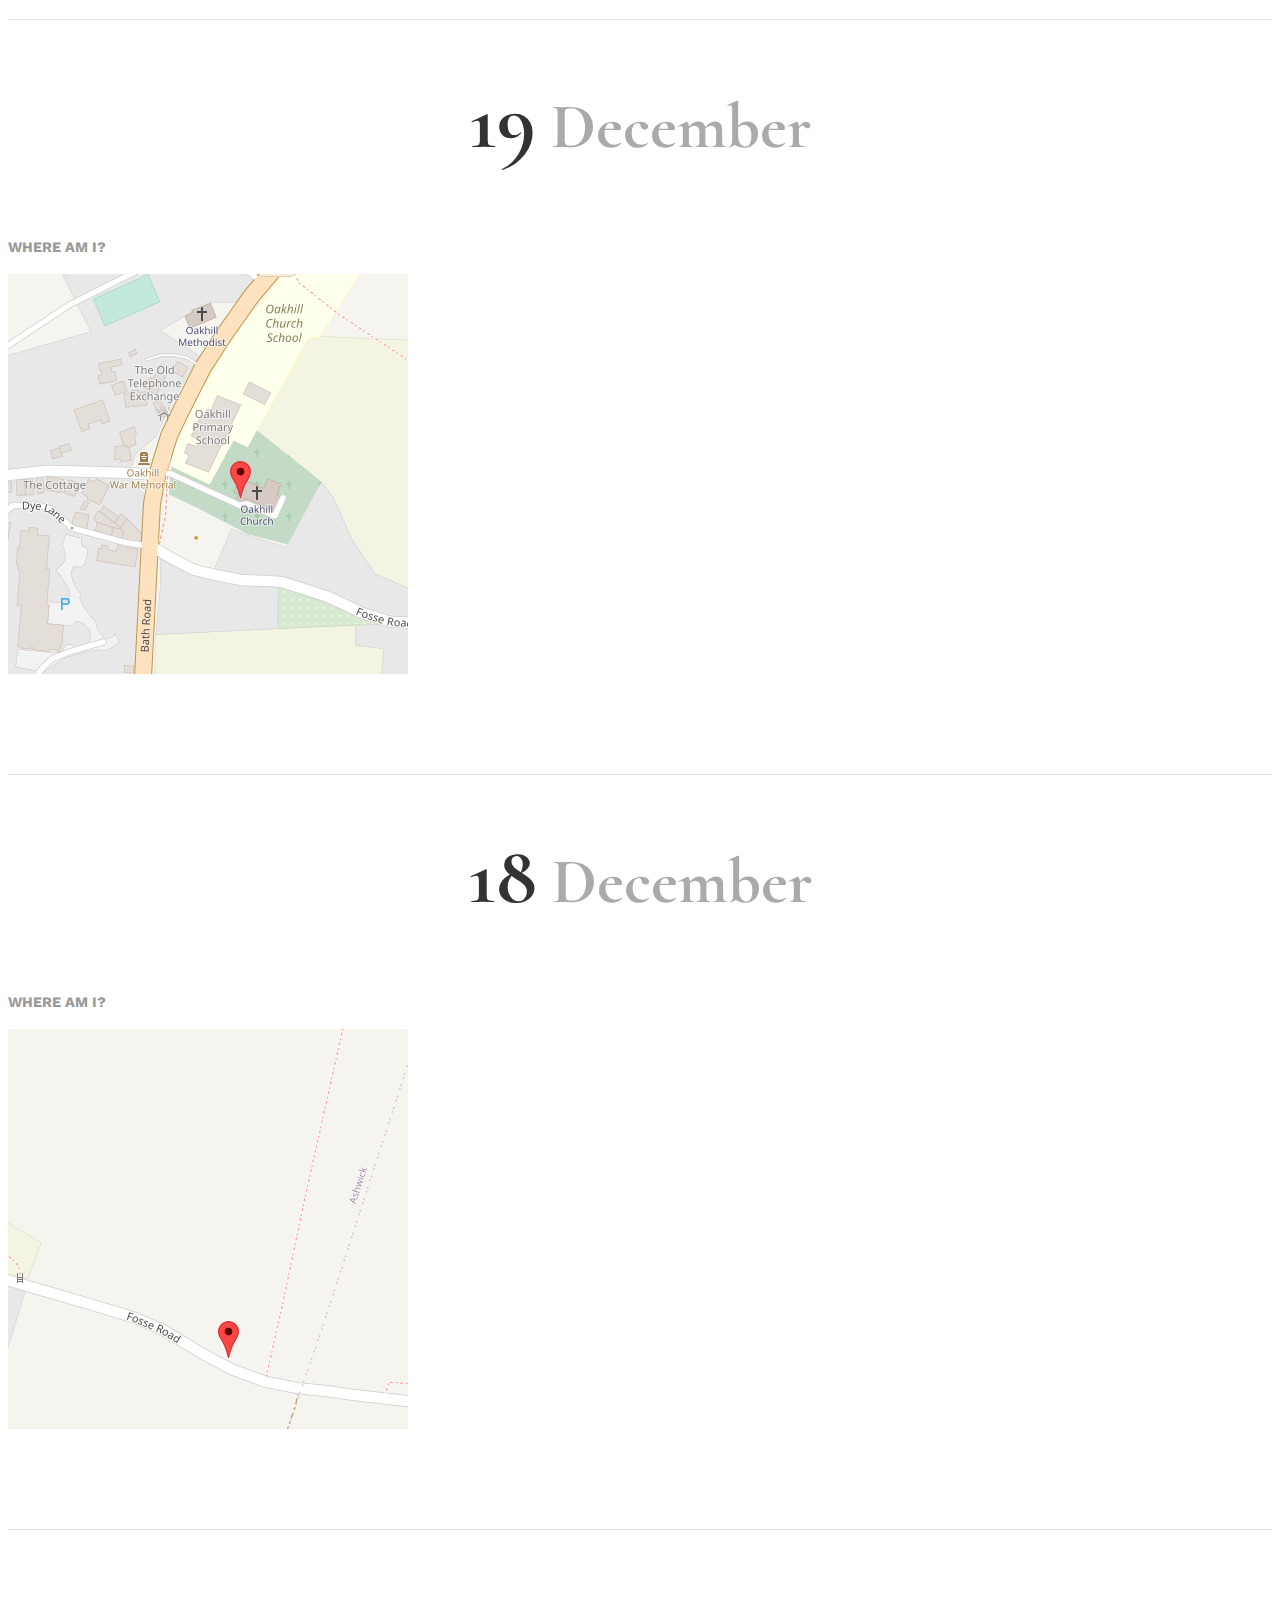
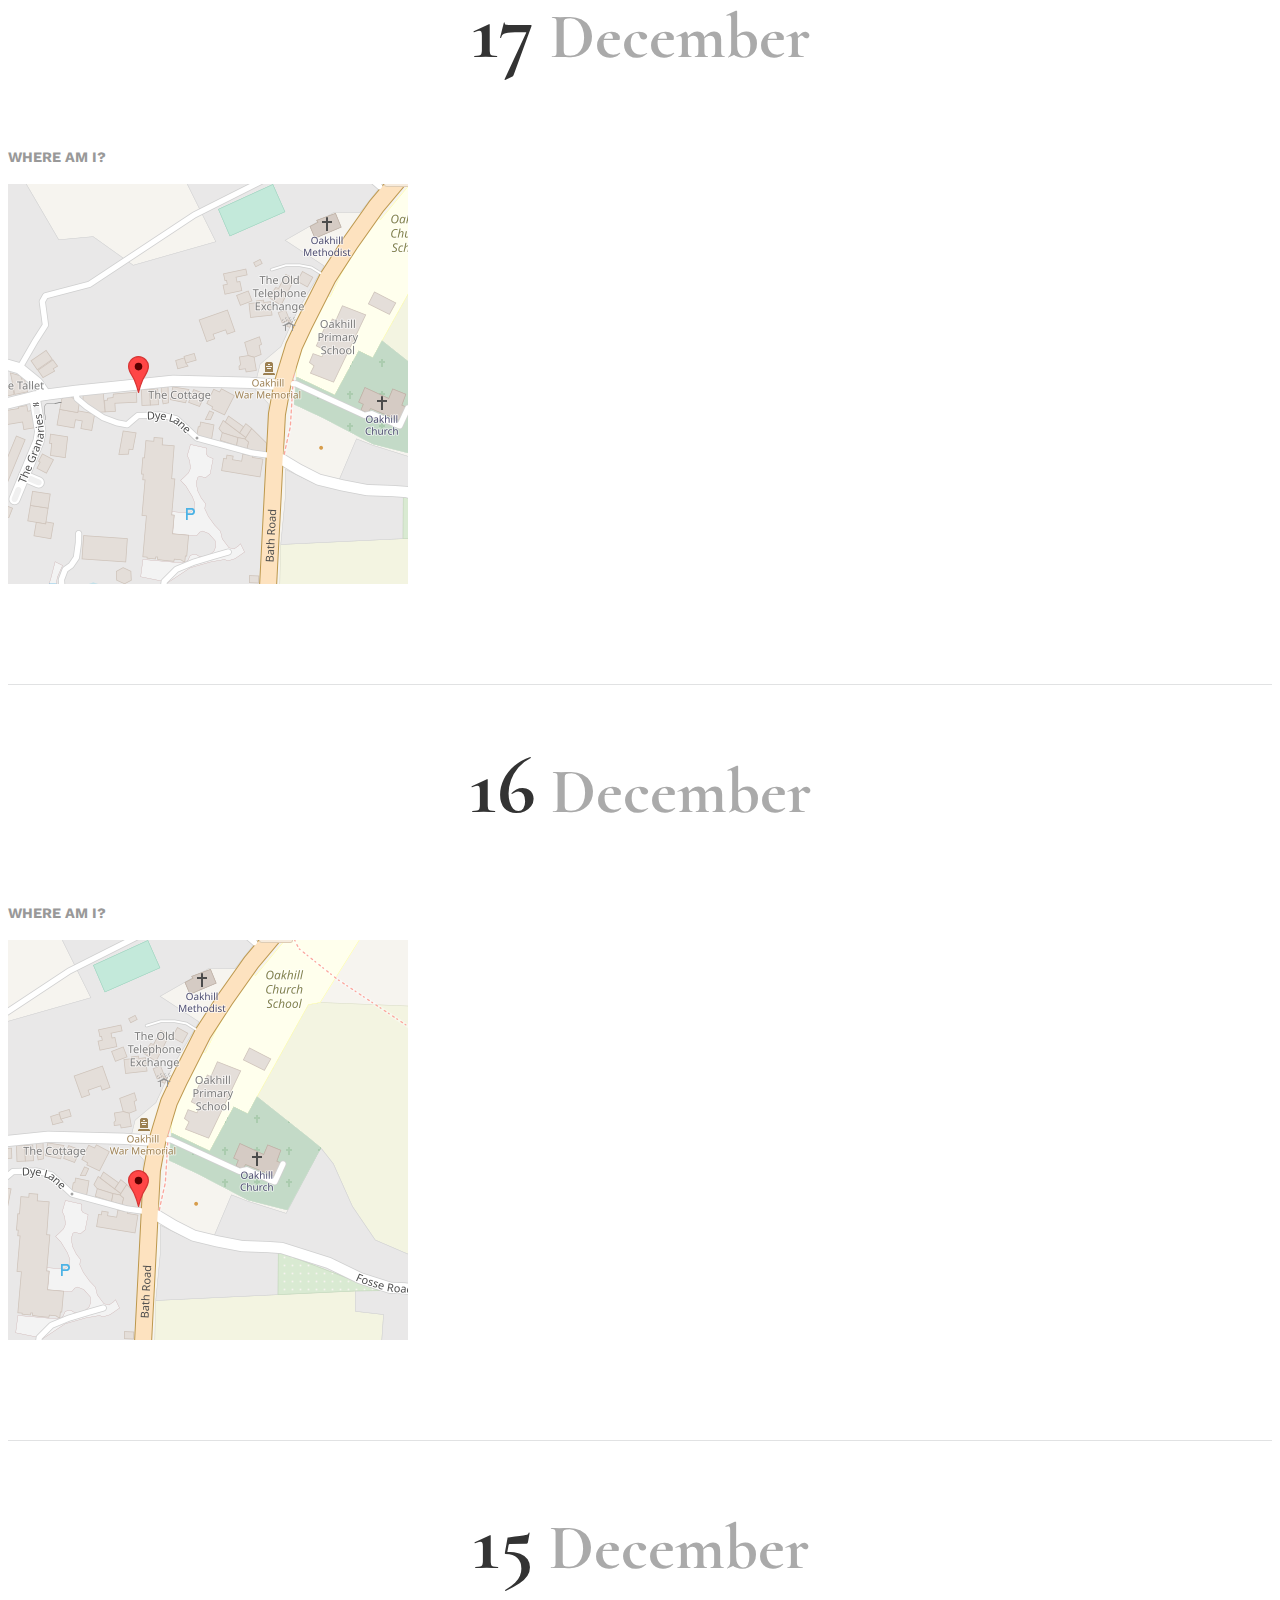
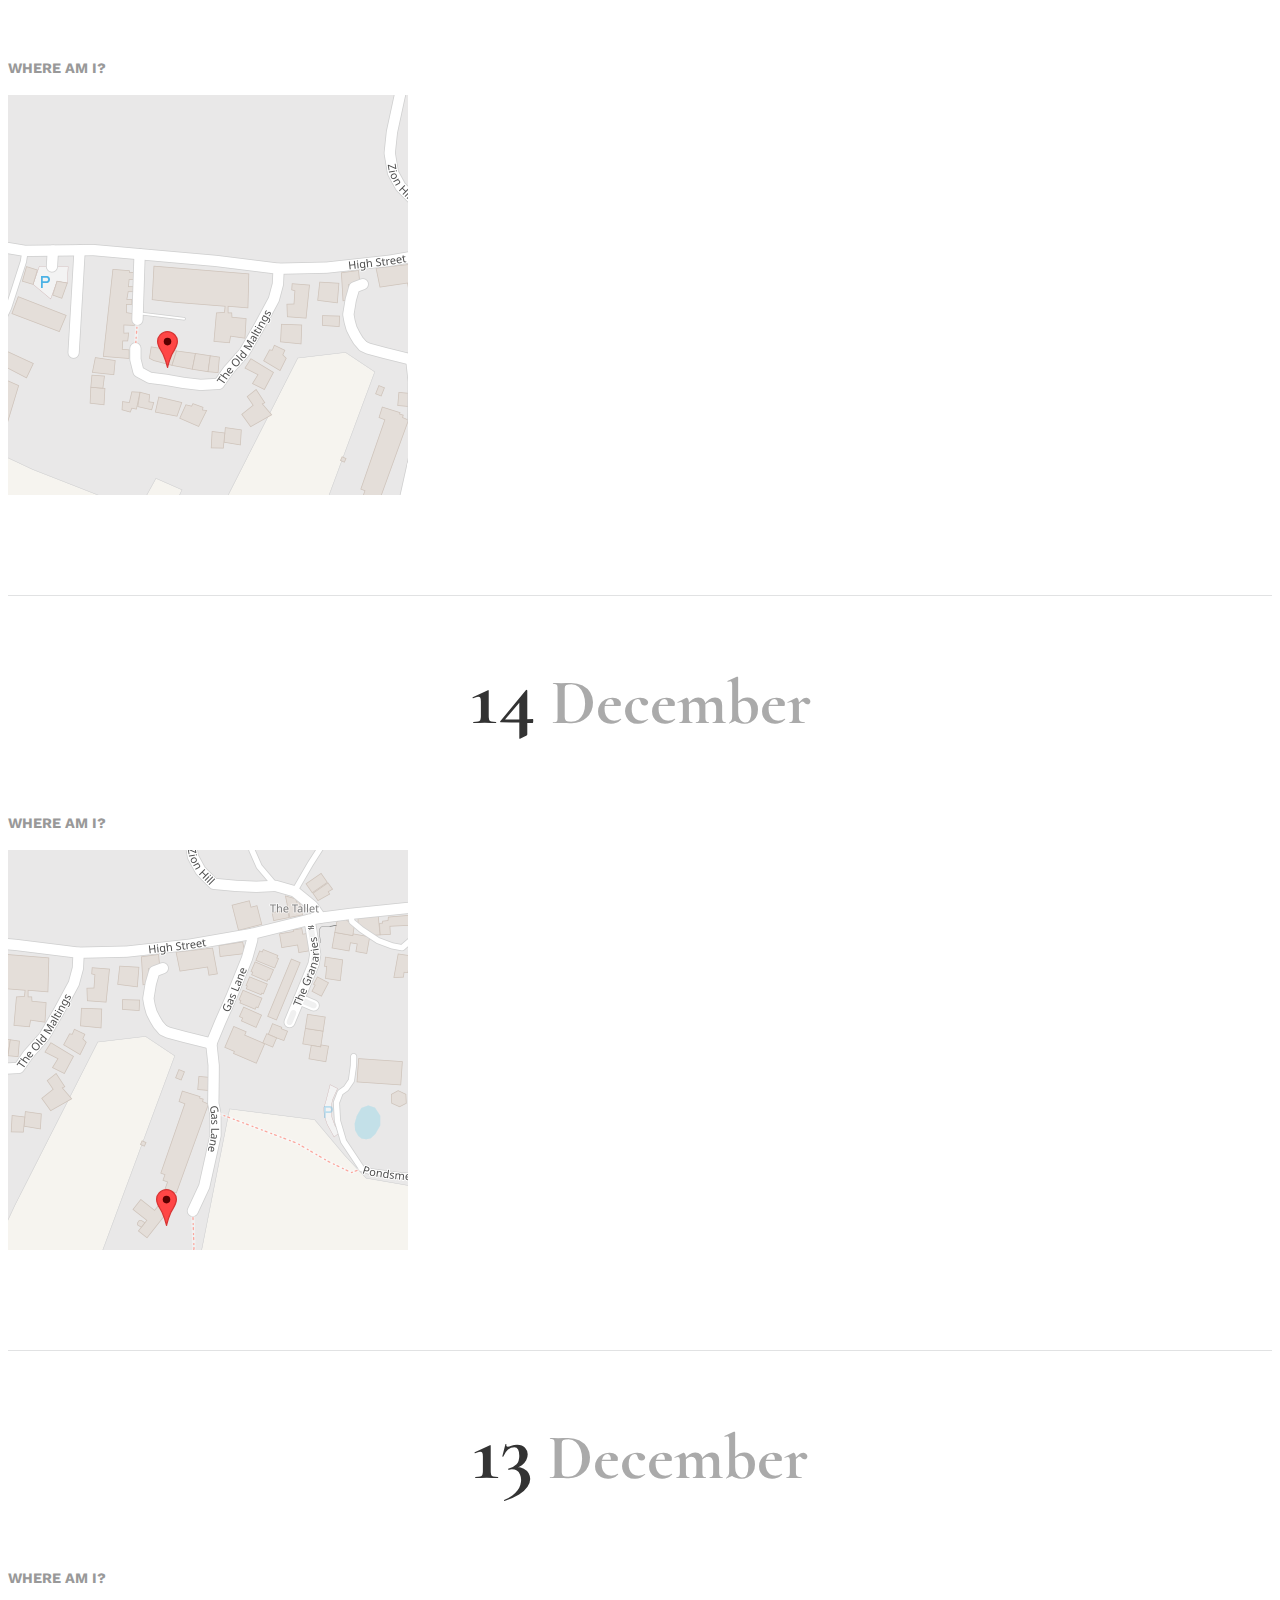
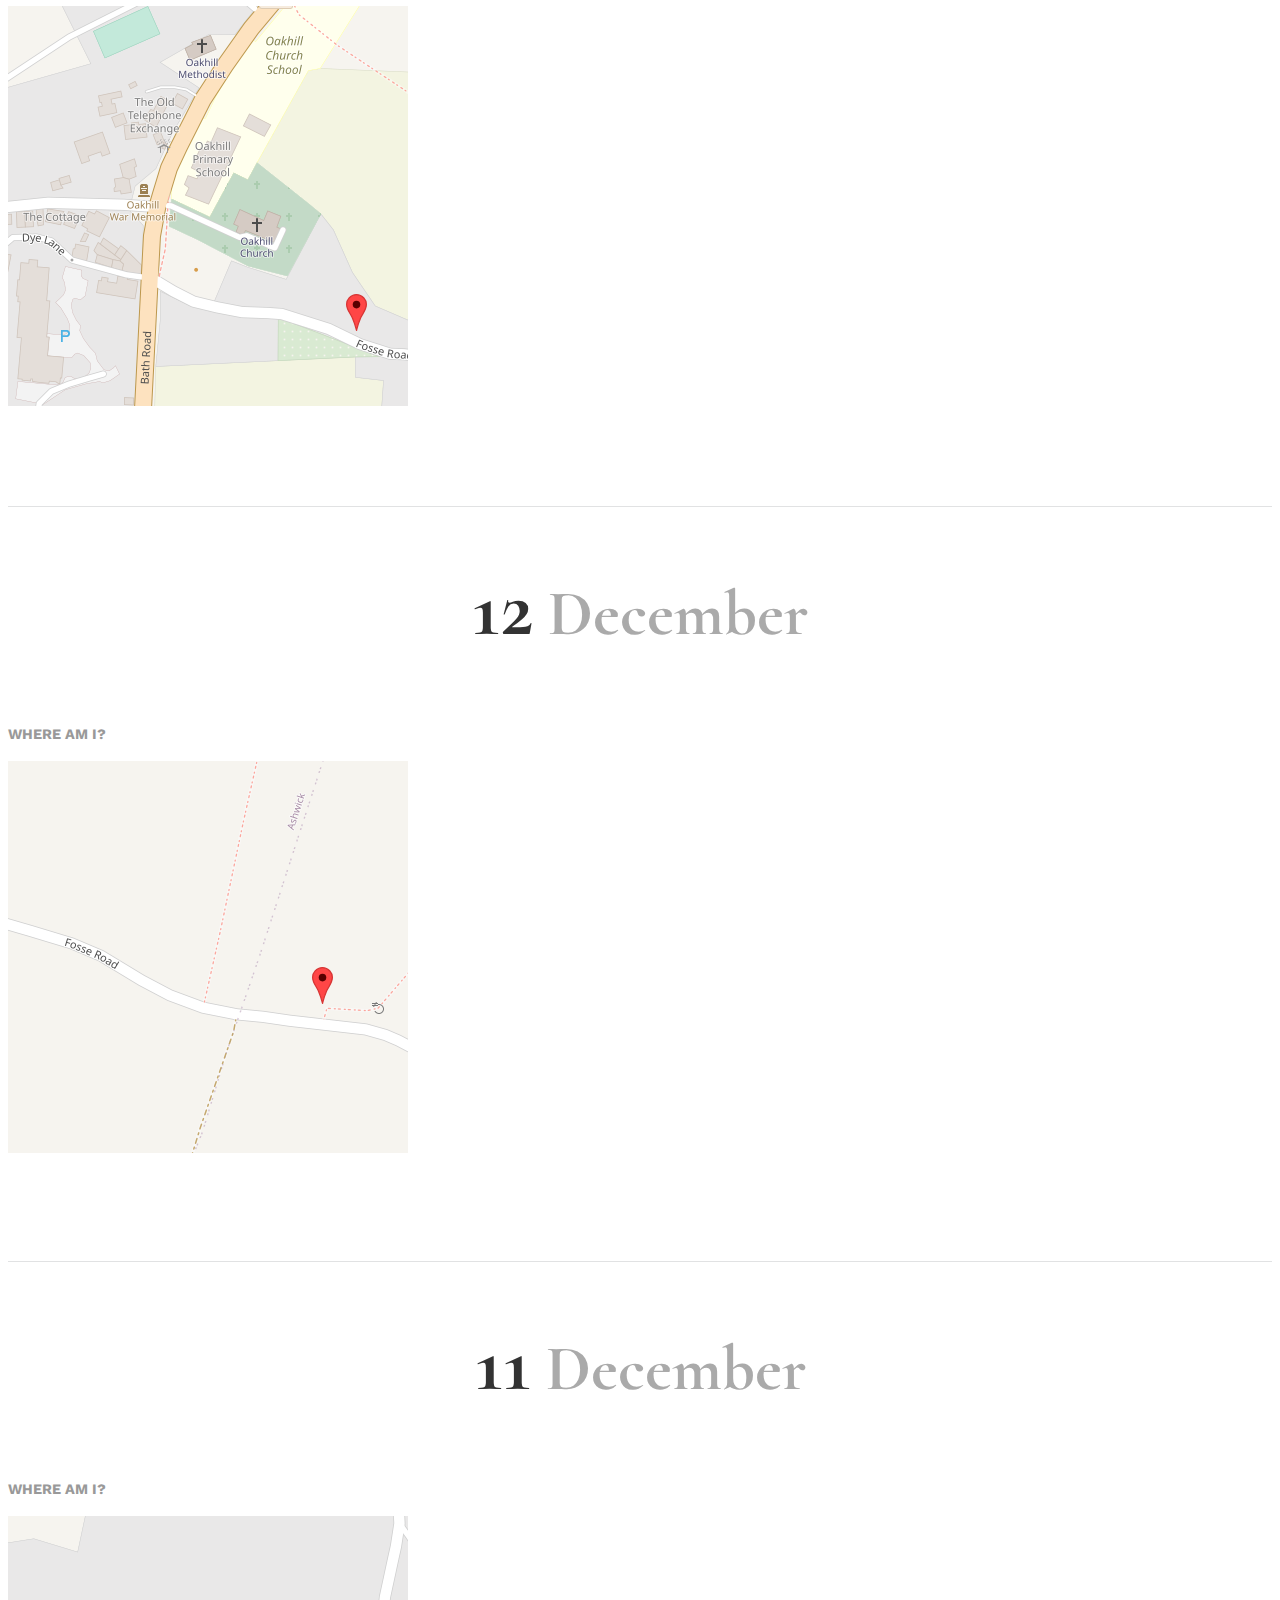
==== commit 4207d993: "+ Add watch page + Add 24/25 windows" ====
--- a/pages/look.html
+++ b/pages/look.html
@@ -4,7 +4,7 @@
 <meta content='text/html; charset=UTF-8' http-equiv='Content-Type'>
 <title>Oakhill Christmas</title>
 <meta name="csrf-param" content="authenticity_token" />
-<meta name="csrf-token" content="7l3xIQv1UzxxaIXI6VHlUGFXhhronhkLDUUpFdzwf0TY6yL524z8z/JZ27hG6B5MAAPPdOt+F8fvTFFvQXJzuQ==" />
+<meta name="csrf-token" content="GY0BvUxTmtK+YKzFuEmQBLCmLB7+faqYIn7At4gU9yB7AB1OVv3AUIWUo0MTKxeSppLDcbl75D/VSQ2JupFUGQ==" />
 
 <link rel="shortcut icon" href="../assets/favicon.ico">
 <link rel="stylesheet" href="https://cdn.jsdelivr.net/npm/bootstrap@4.5.3/dist/css/bootstrap.min.css" integrity="sha384-TX8t27EcRE3e/ihU7zmQxVncDAy5uIKz4rEkgIXeMed4M0jlfIDPvg6uqKI2xXr2" crossorigin="anonymous">
@@ -12,7 +12,7 @@
 <link href="https://fonts.googleapis.com/css2?family=Cormorant:wght@500;700" rel="stylesheet">
 <link href="https://fonts.googleapis.com/css2?family=Work+Sans:wght@300;400;500;700" rel="stylesheet">
 <meta name="viewport" content="width=device-width, initial-scale=1">
-<link rel="stylesheet" media="all" href="../assets/application.debug-3aa3c9ac3c1d14d43628b0916a3fe6de23e08b8cdf3312b937f6359d21323ecc.css" data-turbolinks-track="reload" />
+<link rel="stylesheet" media="all" href="../assets/application.debug-3a07de0d80c999d7de44230290ea5404188d6e35fe6d311c10b60a6ccdd61277.css" data-turbolinks-track="reload" />
 <script src="../packs/js/application-1e810f1179e7f2b15173.js" data-turbolinks-track="reload"></script>
 </head>
 <body class='d-flex flex-column'>
@@ -21,6 +21,7 @@
 <nav class='navbar'>
 <a class="home text-hide" href="../index.html">Home</a>
 <a class="active" href="look.html">Look</a>
+<a class="" href="watch.html">Watch</a>
 <a class="" href="tell.html">Tell</a>
 <a class="" href="try.html">Try</a>
 <a class="" href="thanks.html">Thanks</a>
@@ -56,6 +57,46 @@
 </div>
 </div>
 <div class='container'>
+<div class='row window-wrapper'>
+<div class='col-md-12 heading'>
+<h3>
+<span>25</span>
+December
+</h3>
+</div>
+<div class='col-md-6'>
+<div class='window'>
+<img loading='lazy' src='../assets/windows/2020-12-25-fc267fa536e75e6ffb307e9df7952f4ef64d85c0bb5c6928d34ce9f44f1daf1c.jpg'>
+</div>
+</div>
+<div class='col-md-6'>
+<h4>Where am I?</h4>
+<div class='map-container'>
+<div class='map' style='background-position : -1505px -613px;'></div>
+<div class='pin' style='top : 187px; left : 222px;'></div>
+</div>
+</div>
+</div>
+<div class='row window-wrapper'>
+<div class='col-md-12 heading'>
+<h3>
+<span>24</span>
+December
+</h3>
+</div>
+<div class='col-md-6'>
+<div class='window'>
+<img loading='lazy' src='../assets/windows/2020-12-24-70034212912742e994d779d45197c6517c07acd5de672c2f9db64ff6df37a058.jpg'>
+</div>
+</div>
+<div class='col-md-6'>
+<h4>Where am I?</h4>
+<div class='map-container'>
+<div class='map' style='background-position : -1814px -631px;'></div>
+<div class='pin' style='top : 187px; left : 222px;'></div>
+</div>
+</div>
+</div>
 <div class='row window-wrapper'>
 <div class='col-md-12 heading'>
 <h3>
@@ -546,6 +587,7 @@
 <ul>
 <li><a href="../index.html">Home</a></li>
 <li><a href="look.html">Look</a></li>
+<li><a href="watch.html">Watch</a></li>
 <li><a href="tell.html">Tell</a></li>
 <li><a href="try.html">Try</a></li>
 <li><a href="thanks.html">Thanks</a></li>
--- a/assets/application.debug-3a07de0d80c999d7de44230290ea5404188d6e35fe6d311c10b60a6ccdd61277.css
+++ b/assets/application.debug-3a07de0d80c999d7de44230290ea5404188d6e35fe6d311c10b60a6ccdd61277.css
@@ -0,0 +1,1343 @@
+/* line 1, app/assets/stylesheets/components/footer.scss */
+body > footer {
+  background: linear-gradient(to bottom, #050000, #303030);
+  padding: 100px 0;
+}
+
+/* line 5, app/assets/stylesheets/components/footer.scss */
+body > footer p {
+  color: #a0a0a0;
+}
+
+/* line 9, app/assets/stylesheets/components/footer.scss */
+body > footer a,
+body > footer strong {
+  color: #fff;
+  font-weight: 500;
+}
+
+/* line 14, app/assets/stylesheets/components/footer.scss */
+body > footer a {
+  transition: all 0.3s;
+  padding-bottom: 2px;
+  border-bottom: 2px solid transparent;
+}
+
+/* line 19, app/assets/stylesheets/components/footer.scss */
+body > footer a:hover {
+  color: #d13e48;
+  text-decoration: none;
+  border-bottom: 2px solid #d13e48;
+}
+
+/* line 26, app/assets/stylesheets/components/footer.scss */
+body > footer ul {
+  list-style-type: none;
+  margin: 0 0 3em 0;
+  padding: 0;
+}
+
+/* line 30, app/assets/stylesheets/components/footer.scss */
+body > footer ul li {
+  margin-bottom: 0.5em;
+  display: inline-block;
+}
+
+/* line 34, app/assets/stylesheets/components/footer.scss */
+body > footer ul li:after {
+  content: "/";
+  padding: 0 15px;
+  color: #999;
+}
+
+@media only screen and (max-width: 480px) {
+  /* line 34, app/assets/stylesheets/components/footer.scss */
+  body > footer ul li:after {
+    padding-right: 10px;
+  }
+}
+
+/* line 42, app/assets/stylesheets/components/footer.scss */
+body > footer ul li:last-child:after {
+  display: none;
+}
+
+/* line 46, app/assets/stylesheets/components/footer.scss */
+body > footer ul a {
+  text-decoration: none;
+}
+/* line 1, app/assets/stylesheets/components/header.scss */
+body > header {
+  background: linear-gradient(to bottom, rgba(0, 0, 40, 0.5), rgba(0, 0, 40, 0.04));
+  position: fixed;
+  width: 100%;
+  z-index: 10;
+  box-shadow: 0 0 18px -5px rgba(255, 255, 255, 0.4);
+}
+
+/* line 8, app/assets/stylesheets/components/header.scss */
+body > header .navbar {
+  justify-content: flex-end;
+}
+
+/* line 11, app/assets/stylesheets/components/header.scss */
+body > header .navbar .home {
+  position: relative;
+  width: 330px;
+  height: 80px;
+  margin-right: auto;
+  background: url(icon_oakhillmethodist-43dc48744e11cd020ca4bc5d33fd8fbf3ee0c65a6393730b278d8ad0dd8c7bb1.svg) 150px 26px no-repeat;
+  background-size: 100px;
+}
+
+/* line 19, app/assets/stylesheets/components/header.scss */
+body > header .navbar .home:after {
+  content: "";
+  display: block;
+  width: 150px;
+  height: 80px;
+  background: url(beaconlogo-e38c79e19890d33f6c426a3efb6bc62dceaf33c90a90537043b60886504a97bd.png) 0 20px no-repeat;
+  background-size: 115px;
+}
+
+/* line 29, app/assets/stylesheets/components/header.scss */
+body > header .navbar a:not(:first-child) {
+  color: #fff;
+  margin-left: 30px;
+  font-weight: bold;
+  text-transform: uppercase;
+  padding-bottom: 5px;
+  border-bottom: 5px solid transparent;
+}
+
+/* line 37, app/assets/stylesheets/components/header.scss */
+body > header .navbar a:not(:first-child):hover {
+  border-bottom: 5px solid rgba(255, 255, 255, 0.5);
+}
+
+/* line 41, app/assets/stylesheets/components/header.scss */
+body > header .navbar a.active:not(:first-child) {
+  border-bottom: 5px solid #fff;
+}
+
+@media only screen and (max-width: 900px) {
+  /* line 48, app/assets/stylesheets/components/header.scss */
+  body > header .navbar {
+    max-width: 500px;
+    margin: 0 auto;
+    justify-content: space-between;
+    padding-bottom: 0;
+  }
+  /* line 53, app/assets/stylesheets/components/header.scss */
+  body > header .navbar .home {
+    height: 33px;
+    width: 100%;
+    background-size: 80px;
+    background-position: 100% 0;
+    overflow: hidden;
+  }
+  /* line 60, app/assets/stylesheets/components/header.scss */
+  body > header .navbar .home:after {
+    background-position: 0 0;
+    background-size: 80px;
+    height: 80px;
+  }
+  /* line 66, app/assets/stylesheets/components/header.scss */
+  body > header .navbar a:not(:first-child) {
+    margin: 0;
+  }
+}
+/* line 1, app/assets/stylesheets/fonts.scss */
+body {
+  font-family: 'Work Sans', sans-serif;
+  font-weight: 300;
+}
+
+/* line 6, app/assets/stylesheets/fonts.scss */
+h1, h2 {
+  font-family: 'Cormorant', serif;
+}
+
+/* line 9, app/assets/stylesheets/fonts.scss */
+h1 {
+  font-weight: 700;
+}
+
+/* line 12, app/assets/stylesheets/fonts.scss */
+h2 {
+  font-weight: 500;
+}
+
+/* line 16, app/assets/stylesheets/fonts.scss */
+.intro {
+  font-family: 'Cormorant', serif;
+}
+/* line 2, app/assets/stylesheets/home.scss */
+.home .hero {
+  position: relative;
+  width: 100%;
+  height: 100vh;
+  background-size: cover;
+  overflow: hidden;
+  display: flex;
+  align-items: center;
+  justify-content: center;
+}
+
+/* line 9, app/assets/stylesheets/home.scss */
+.home .hero .video-wrapper {
+  position: absolute;
+  top: -50%;
+  left: -50%;
+  width: 200%;
+  height: 200%;
+}
+
+/* line 17, app/assets/stylesheets/home.scss */
+.home .hero video {
+  position: absolute;
+  top: 0;
+  bottom: 0;
+  right: 0;
+  left: 0;
+  margin: auto;
+  min-height: 50%;
+  min-width: 50%;
+}
+
+/* line 28, app/assets/stylesheets/home.scss */
+.home .hero .icon-sound-toggle {
+  position: absolute;
+  background: url(mute-5364257e67708235a60851506d0bcd4e90c3517e6573437192e24908f490df92.svg) center center no-repeat;
+  background-size: 35px;
+  bottom: 50px;
+  right: 50px;
+  width: 50px;
+  height: 50px;
+  z-index: 1;
+  cursor: pointer;
+  opacity: 0.3;
+  transition: all 0.3s;
+}
+
+/* line 42, app/assets/stylesheets/home.scss */
+.home .hero .icon-sound-toggle:hover {
+  opacity: 1;
+}
+
+@media only screen and (max-width: 900px) {
+  /* line 28, app/assets/stylesheets/home.scss */
+  .home .hero .icon-sound-toggle {
+    bottom: 20px;
+    right: 20px;
+  }
+}
+
+/* line 51, app/assets/stylesheets/home.scss */
+.home .hero .icon-sound-toggle.toggled {
+  background-image: url(unmute-4823989c4f6d94ce5e6e7224c97d3f8c1c29c42629deff370bf113ebb94c9598.svg);
+}
+
+/* line 56, app/assets/stylesheets/home.scss */
+.home .hero h1 {
+  text-shadow: 0 0 20px rgba(0, 0, 0, 0.4), 0 0 40px rgba(0, 170, 255, 0.3), 0 -5px 50px rgba(255, 255, 255, 0.4);
+}
+
+/* line 60, app/assets/stylesheets/home.scss */
+.home .hero h2 {
+  opacity: 0.8;
+  text-shadow: 0 0 20px rgba(0, 0, 0, 0.8), 0 0 40px rgba(0, 204, 255, 0.3), 0 -5px 50px rgba(255, 255, 255, 0.7);
+}
+
+/* line 69, app/assets/stylesheets/home.scss */
+.home .hero .content {
+  text-align: center;
+  color: #fff;
+}
+
+/* line 74, app/assets/stylesheets/home.scss */
+.home .hero .content {
+  position: relative;
+  z-index: 1;
+}
+
+/* line 83, app/assets/stylesheets/home.scss */
+.home section .row {
+  margin: 0;
+}
+
+/* line 87, app/assets/stylesheets/home.scss */
+.home section .info {
+  padding: 50px;
+  padding-top: 120px;
+}
+
+/* line 91, app/assets/stylesheets/home.scss */
+.home section .info h4 {
+  font-family: 'Cormorant', serif;
+  font-size: 3em;
+}
+
+/* line 95, app/assets/stylesheets/home.scss */
+.home section .info h4 + p {
+  opacity: 0.8;
+}
+
+/* line 99, app/assets/stylesheets/home.scss */
+.home section .info .btn.btn-primary {
+  background: 0;
+  border-radius: 0;
+}
+
+/* line 105, app/assets/stylesheets/home.scss */
+.home section .impact {
+  display: flex;
+  align-items: center;
+  justify-content: center;
+  min-height: 400px;
+  overflow: hidden;
+}
+
+/* line 111, app/assets/stylesheets/home.scss */
+.home section .impact h1 {
+  text-align: center;
+  font-size: 5em;
+  color: #fff;
+}
+
+/* line 119, app/assets/stylesheets/home.scss */
+.home section .impact:after {
+  content: "";
+  position: absolute;
+  width: 100%;
+  height: 100%;
+  z-index: 0;
+  transition: all 0.3s;
+  opacity: 0.95;
+}
+
+/* line 129, app/assets/stylesheets/home.scss */
+.home section .impact h1 {
+  z-index: 1;
+}
+
+/* line 134, app/assets/stylesheets/home.scss */
+.home section .impact:hover:after {
+  opacity: 1;
+  transform: scale(1.1);
+}
+
+/* line 143, app/assets/stylesheets/home.scss */
+.home section.look .impact h1 {
+  position: relative;
+  padding: 3px 20px;
+  color: #fff;
+  text-shadow: 0 0 20px rgba(0, 0, 0, 0.8), 0 0 40px rgba(204, 204, 0, 0.7), 0 -10px 60px rgba(255, 0, 0, 0.5);
+}
+
+/* line 149, app/assets/stylesheets/home.scss */
+.home section.look .impact:after {
+  background: url(inn-af0397984b1eef94d970d83a034405617fbc940282250bea3e0398dc1735a48a.jpg) center center no-repeat;
+  background-size: cover;
+}
+
+/* line 154, app/assets/stylesheets/home.scss */
+.home section.look .info {
+  background: #d13e48;
+  color: #fff;
+}
+
+/* line 158, app/assets/stylesheets/home.scss */
+.home section.look .info .btn.btn-primary {
+  border: 2px solid #fff;
+  color: #fff;
+}
+
+/* line 162, app/assets/stylesheets/home.scss */
+.home section.look .info .btn.btn-primary:hover {
+  background: #fff;
+  color: #d13e48;
+}
+
+/* line 171, app/assets/stylesheets/home.scss */
+.home section.watch .impact h1 {
+  position: relative;
+  padding: 3px 20px;
+  color: #fff;
+  text-shadow: 0 0 20px rgba(0, 0, 0, 0.8), 0 0 40px rgba(255, 170, 0, 0.7), 0 -10px 60px rgba(255, 0, 0, 0.5);
+}
+
+/* line 177, app/assets/stylesheets/home.scss */
+.home section.watch .impact:after {
+  background: url(still-367d401c2f570d4aaf4c707b950aa893945c00a8a3c7848332a55a6d9511886b.png) center center no-repeat;
+  background-size: cover;
+}
+
+/* line 182, app/assets/stylesheets/home.scss */
+.home section.watch .info {
+  background: #5bb69b;
+  color: #fff;
+}
+
+/* line 186, app/assets/stylesheets/home.scss */
+.home section.watch .info .btn.btn-primary {
+  border: 2px solid #fff;
+  color: #fff;
+}
+
+/* line 190, app/assets/stylesheets/home.scss */
+.home section.watch .info .btn.btn-primary:hover {
+  background: #fff;
+  color: #5bb69b;
+}
+
+/* line 197, app/assets/stylesheets/home.scss */
+.home section.tell {
+  background: #611823;
+}
+
+/* line 199, app/assets/stylesheets/home.scss */
+.home section.tell .info {
+  color: #fff;
+}
+
+/* line 202, app/assets/stylesheets/home.scss */
+.home section.tell .info .btn.btn-primary {
+  border: 2px solid #fff;
+}
+
+/* line 205, app/assets/stylesheets/home.scss */
+.home section.tell .info .btn.btn-primary:hover {
+  background: #fff;
+  color: #611823;
+}
+
+/* line 212, app/assets/stylesheets/home.scss */
+.home section.tell .impact h1 {
+  position: relative;
+  padding: 3px 20px;
+  color: #fff;
+  text-shadow: 0 0 20px rgba(0, 0, 0, 0.8), 0 0 40px rgba(255, 170, 0, 0.9), 0 -10px 60px rgba(255, 0, 0, 0.5);
+}
+
+/* line 219, app/assets/stylesheets/home.scss */
+.home section.tell .impact:after {
+  background: url(stones-a16f5ca0428bad495930660373cde389840c7b347da2ea97ac5925d01a12a84e.jpg) center center no-repeat;
+  background-size: cover;
+}
+
+/* line 225, app/assets/stylesheets/home.scss */
+.home section.try {
+  background: linear-gradient(to bottom, rgba(255, 255, 0, 0.25), #e1b55d);
+}
+
+/* line 228, app/assets/stylesheets/home.scss */
+.home section.try .info .btn.btn-primary {
+  border: 2px solid #333;
+  color: #333;
+}
+
+/* line 232, app/assets/stylesheets/home.scss */
+.home section.try .info .btn.btn-primary:hover {
+  background: #333;
+  color: #e1b55d;
+}
+
+/* line 239, app/assets/stylesheets/home.scss */
+.home section.try .impact h1 {
+  color: #fff;
+  text-shadow: 0 0 20px rgba(0, 0, 0, 0.5), 0 0 40px rgba(0, 170, 255, 0.9), 0 -5px 50px rgba(255, 255, 255, 0.5);
+}
+
+/* line 244, app/assets/stylesheets/home.scss */
+.home section.try .impact:after {
+  background: url(church-6425b57138271208161d36c61315ac30e8aad0b478ad765550b19cc72e7b0490.jpg) center center;
+  background-size: cover;
+}
+
+/* line 250, app/assets/stylesheets/home.scss */
+.home section.thanks {
+  background: #1e230b;
+}
+
+/* line 253, app/assets/stylesheets/home.scss */
+.home section.thanks .info {
+  color: #fff;
+}
+
+/* line 255, app/assets/stylesheets/home.scss */
+.home section.thanks .info .btn.btn-primary {
+  border: 2px solid #fff;
+}
+
+/* line 258, app/assets/stylesheets/home.scss */
+.home section.thanks .info .btn.btn-primary:hover {
+  background: #fff;
+  color: #1e230b;
+}
+
+/* line 265, app/assets/stylesheets/home.scss */
+.home section.thanks .impact h1 {
+  text-shadow: 0 0 20px rgba(0, 0, 0, 0.8), 0 0 40px rgba(170, 255, 0, 0.9), 0 -10px 60px rgba(30, 35, 11, 0.5);
+}
+
+/* line 269, app/assets/stylesheets/home.scss */
+.home section.thanks .impact:after {
+  background: url("https://images.unsplash.com/photo-1487530903081-59e0e3331512?ixlib=rb-1.2.1&ixid=eyJhcHBfaWQiOjEyMDd9&auto=format&fit=crop&w=933&q=80") center center no-repeat;
+  background-size: cover;
+}
+
+@media only screen and (max-width: 480px) {
+  /* line 277, app/assets/stylesheets/home.scss */
+  .home section .info {
+    padding: 20px;
+  }
+  /* line 280, app/assets/stylesheets/home.scss */
+  .home section .info h4 {
+    font-size: 2.5em;
+  }
+  /* line 284, app/assets/stylesheets/home.scss */
+  .home section:nth-child(odd) .row {
+    flex-direction: column-reverse;
+  }
+}
+/* line 1, app/assets/stylesheets/layout.scss */
+html,
+body {
+  height: 100%;
+}
+
+/* line 6, app/assets/stylesheets/layout.scss */
+main {
+  flex: 1 0 auto;
+}
+
+/* line 10, app/assets/stylesheets/layout.scss */
+main + footer {
+  flex-shrink: 0;
+}
+
+/* line 14, app/assets/stylesheets/layout.scss */
+a {
+  font-weight: 500;
+  transition: all 0.3s;
+  color: #d13e48;
+}
+
+/* line 19, app/assets/stylesheets/layout.scss */
+a:hover {
+  text-decoration: none;
+  color: #882128;
+}
+
+@keyframes swing-l {
+  0% {
+    transform: rotate(10deg);
+  }
+  100% {
+    transform: rotate(-10deg);
+  }
+}
+
+@keyframes swing-l-more {
+  0% {
+    transform: rotate(20deg);
+  }
+  100% {
+    transform: rotate(-20deg);
+  }
+}
+
+@keyframes swing-r {
+  0% {
+    transform: rotate(-7deg);
+  }
+  100% {
+    transform: rotate(13deg);
+  }
+}
+
+@keyframes swing-r-more {
+  0% {
+    transform: rotate(-22deg);
+  }
+  100% {
+    transform: rotate(16deg);
+  }
+}
+
+/* line 45, app/assets/stylesheets/layout.scss */
+.hero .icon-scroll-down {
+  position: absolute;
+  bottom: 50px;
+  z-index: 5;
+  padding-top: 70px;
+  background-size: 45px;
+  color: #fff;
+  opacity: 0.8;
+  transition: all 0.3s;
+}
+
+@media only screen and (max-width: 900px) {
+  /* line 45, app/assets/stylesheets/layout.scss */
+  .hero .icon-scroll-down {
+    bottom: 75px;
+  }
+  /* line 57, app/assets/stylesheets/layout.scss */
+  .hero .icon-scroll-down:after, .hero .icon-scroll-down:before {
+    filter: grayscale(0%) !important;
+  }
+}
+
+/* line 63, app/assets/stylesheets/layout.scss */
+.hero .icon-scroll-down.is-hidden {
+  opacity: 0;
+}
+
+/* line 67, app/assets/stylesheets/layout.scss */
+.hero .icon-scroll-down:after, .hero .icon-scroll-down:before {
+  filter: grayscale(100%);
+  content: "";
+  position: absolute;
+  margin: auto;
+  background: url(icon-bauble-c74b6bd36fc8f749e2b6cc3a5aa9ce2656e7539fed08ed22da3c0b937011b143.svg) center 0 no-repeat;
+  transition: all 0.3s;
+}
+
+/* line 76, app/assets/stylesheets/layout.scss */
+.hero .icon-scroll-down:after {
+  top: 0;
+  left: -15px;
+  right: 0;
+  width: 50px;
+  height: 50px;
+  background: url(icon-bauble-2-1a70179ba38b080290d1f4f4d1af831363b77a4c921c16d9c92899f4abea5eae.svg) center 0 no-repeat;
+  animation: swing-l ease-in-out 1s infinite alternate;
+}
+
+/* line 86, app/assets/stylesheets/layout.scss */
+.hero .icon-scroll-down:before {
+  top: 5px;
+  left: 25px;
+  right: 0;
+  width: 50px;
+  height: 50px;
+  animation: swing-r ease-in-out 0.8s infinite alternate;
+}
+
+/* line 95, app/assets/stylesheets/layout.scss */
+.hero .icon-scroll-down:hover {
+  opacity: 1;
+  text-decoration: none;
+  background-position: center 5px;
+}
+
+/* line 100, app/assets/stylesheets/layout.scss */
+.hero .icon-scroll-down:hover:before, .hero .icon-scroll-down:hover:after {
+  filter: grayscale(0%);
+}
+
+/* line 104, app/assets/stylesheets/layout.scss */
+.hero .icon-scroll-down:hover:after {
+  animation: swing-l-more ease-in-out 0.7s infinite alternate;
+}
+
+/* line 107, app/assets/stylesheets/layout.scss */
+.hero .icon-scroll-down:hover:before {
+  filter: grayscale(0%);
+  animation: swing-r-more ease-in-out 0.6s infinite alternate;
+}
+
+/* line 116, app/assets/stylesheets/layout.scss */
+.hero h1 {
+  font-size: 5em;
+}
+
+/* line 119, app/assets/stylesheets/layout.scss */
+.hero h2 {
+  font-size: 3em;
+}
+
+@media only screen and (max-width: 900px) {
+  /* line 124, app/assets/stylesheets/layout.scss */
+  .hero h1 {
+    font-size: 2.4em;
+  }
+  /* line 127, app/assets/stylesheets/layout.scss */
+  .hero h2 {
+    font-size: 1.6em;
+  }
+}
+
+/* line 134, app/assets/stylesheets/layout.scss */
+div:not(.home) .hero .icon-scroll-down {
+  transform: translate(-50px);
+}
+
+@media only screen and (max-width: 480px) {
+  /* line 133, app/assets/stylesheets/layout.scss */
+  div:not(.home) .hero {
+    border: none;
+  }
+}
+
+/* line 143, app/assets/stylesheets/layout.scss */
+div:not(.home) .hero .content h1, div:not(.home) .hero .content h2 {
+  position: relative;
+  left: -50px;
+  max-width: 630px;
+  margin-left: auto;
+  margin-right: auto;
+  line-height: 1em;
+}
+
+/* line 151, app/assets/stylesheets/layout.scss */
+div:not(.home) .hero .content h1 {
+  margin-bottom: 20px;
+}
+
+@media only screen and (max-width: 480px) {
+  /* line 157, app/assets/stylesheets/layout.scss */
+  div:not(.home) .hero .content h1, div:not(.home) .hero .content h2 {
+    left: 0;
+  }
+  /* line 161, app/assets/stylesheets/layout.scss */
+  div:not(.home) .hero .icon-scroll-down {
+    transform: translate(0);
+  }
+}
+
+/* line 167, app/assets/stylesheets/layout.scss */
+.outro {
+  border-top: 1px solid #e1e2e3;
+  margin-top: 50px;
+  padding-top: 50px;
+}
+
+/* line 172, app/assets/stylesheets/layout.scss */
+.outro p:first-child {
+  color: #5bb69b;
+  font-family: "Cormorant", serif;
+  font-size: 1.3em;
+}
+
+@media only screen and (max-width: 480px) {
+  /* line 172, app/assets/stylesheets/layout.scss */
+  .outro p:first-child {
+    line-height: 1.2em;
+  }
+}
+
+/* line 180, app/assets/stylesheets/layout.scss */
+.outro strong {
+  margin-left: 1em;
+  color: #999;
+}
+
+@media only screen and (max-width: 480px) {
+  /* line 180, app/assets/stylesheets/layout.scss */
+  .outro strong {
+    margin-left: 0;
+  }
+}
+
+/* line 189, app/assets/stylesheets/layout.scss */
+.btn.btn-primary:active,
+.btn.btn-primary:focus {
+  box-shadow: none !important;
+}
+/* line 2, app/assets/stylesheets/pages/look.scss */
+.look .hero {
+  position: relative;
+  width: 100%;
+  height: 100vh;
+  background: url(advent-f8c046c4b3b3cb5c972d189210a047eb3d3b80bf3f8e6a92f08a7a9ff1e817b8.jpg) center center;
+  background-size: cover;
+  display: flex;
+  align-items: center;
+  justify-content: center;
+  border-left: 80px solid #d13e48;
+}
+
+/* line 9, app/assets/stylesheets/pages/look.scss */
+.look .hero:after {
+  content: "";
+  position: absolute;
+  top: 0;
+  width: 100%;
+  height: 100%;
+  z-index: 0;
+}
+
+/* line 18, app/assets/stylesheets/pages/look.scss */
+.look .hero h1 {
+  color: #fff;
+  text-shadow: 0 0 30px rgba(0, 0, 0, 0.4), 0 0 40px rgba(51, 51, 51, 0.3), 0 -5px 50px rgba(255, 255, 255, 0.4);
+}
+
+/* line 23, app/assets/stylesheets/pages/look.scss */
+.look .hero h2 {
+  color: #fff;
+  opacity: 0.9;
+  text-shadow: 0 0 30px rgba(51, 51, 51, 0.8), 0 0 20px rgba(51, 51, 51, 0.7), 0 -5px 50px rgba(51, 51, 51, 0.8);
+}
+
+/* line 29, app/assets/stylesheets/pages/look.scss */
+.look .hero .content {
+  position: relative;
+  z-index: 2;
+}
+
+/* line 38, app/assets/stylesheets/pages/look.scss */
+.look .hero .content {
+  text-align: center;
+  color: #fff;
+}
+
+/* line 46, app/assets/stylesheets/pages/look.scss */
+.look main {
+  margin: 2em 0;
+}
+
+/* line 49, app/assets/stylesheets/pages/look.scss */
+.look main .intro {
+  margin-top: 0.3em;
+  margin-bottom: 2em;
+  padding-bottom: 1.5em;
+  border-bottom: 1px solid #e1e2e3;
+  font-size: 1.6em;
+  color: #5bb69b;
+  line-height: 1.3em;
+}
+
+@media only screen and (max-width: 480px) {
+  /* line 49, app/assets/stylesheets/pages/look.scss */
+  .look main .intro {
+    font-size: 1.5em;
+  }
+}
+
+/* line 65, app/assets/stylesheets/pages/look.scss */
+.look .window-wrapper:not(:last-child) {
+  border-bottom: 1px solid #e1e2e3;
+  margin-bottom: 50px;
+  padding-bottom: 100px;
+}
+
+/* line 71, app/assets/stylesheets/pages/look.scss */
+.look .window-wrapper .heading h3 {
+  margin: 0 0 30px 0;
+  text-align: center;
+  font-size: 4em;
+  font-family: 'Cormorant', serif;
+  color: #aaa;
+}
+
+/* line 78, app/assets/stylesheets/pages/look.scss */
+.look .window-wrapper .heading h3 span {
+  color: #333;
+  font-weight: bold;
+  font-size: 1.3em;
+}
+
+@media only screen and (max-width: 480px) {
+  /* line 71, app/assets/stylesheets/pages/look.scss */
+  .look .window-wrapper .heading h3 {
+    font-size: 2.5em;
+  }
+}
+
+/* line 88, app/assets/stylesheets/pages/look.scss */
+.look .window-wrapper .window img {
+  width: 100%;
+  box-shadow: 2px 8px 26px -3px rgba(1, 2, 3, 0.35);
+  border: 1px solid #fff;
+}
+
+/* line 94, app/assets/stylesheets/pages/look.scss */
+.look .window-wrapper h4 {
+  font-size: 0.9em;
+  text-transform: uppercase;
+  color: #999;
+}
+
+@media only screen and (max-width: 480px) {
+  /* line 94, app/assets/stylesheets/pages/look.scss */
+  .look .window-wrapper h4 {
+    margin: 1.5em 0 1em 0;
+    text-align: center;
+  }
+}
+
+/* line 105, app/assets/stylesheets/pages/look.scss */
+.look .window-wrapper .map-container {
+  position: relative;
+}
+
+/* line 108, app/assets/stylesheets/pages/look.scss */
+.look .window-wrapper .map {
+  width: 400px;
+  max-width: 100%;
+  height: 400px;
+  background: url(map-ba9a6480f7d1e0ce6f76355fe6028b9e540e952e35bb36fc25d134a0bbd153af.png) no-repeat;
+  opacity: 0.7;
+}
+
+/* line 115, app/assets/stylesheets/pages/look.scss */
+.look .window-wrapper .map.alt-2 {
+  background: url(map-2-30facab33d004361e59f6d586951c5228072be3353452ef615967b3df1aa88df.png) no-repeat;
+}
+
+/* line 119, app/assets/stylesheets/pages/look.scss */
+.look .window-wrapper .pin {
+  position: absolute;
+  z-index: 10;
+  width: 30px;
+  height: 39px;
+  top: 0;
+  left: 0;
+  background: url(icon-pin-cae693b6d0817ebfaef23eaa1c13ecbae2c4553590ed1039b0511aabb73162bb.svg) 0 0 no-repeat;
+}
+/* line 2, app/assets/stylesheets/pages/tell.scss */
+.tell .hero {
+  position: relative;
+  width: 100%;
+  height: 100vh;
+  background: url(stones-a16f5ca0428bad495930660373cde389840c7b347da2ea97ac5925d01a12a84e.jpg) center center;
+  background-size: cover;
+  display: flex;
+  align-items: center;
+  justify-content: center;
+  border-left: 80px solid #611823;
+}
+
+/* line 9, app/assets/stylesheets/pages/tell.scss */
+.tell .hero h1, .tell .hero h2 {
+  text-shadow: 0 0 20px rgba(0, 0, 0, 0.8), 0 0 40px rgba(255, 170, 0, 0.9), 0 -10px 60px rgba(255, 0, 0, 0.5);
+}
+
+/* line 17, app/assets/stylesheets/pages/tell.scss */
+.tell .hero .content {
+  text-align: center;
+  color: #fff;
+}
+
+/* line 24, app/assets/stylesheets/pages/tell.scss */
+.tell .hero a.icon-scroll-down {
+  color: #333;
+}
+
+/* line 29, app/assets/stylesheets/pages/tell.scss */
+.tell main {
+  margin: 2em 0;
+}
+
+/* line 32, app/assets/stylesheets/pages/tell.scss */
+.tell main .intro {
+  margin-top: 0.3em;
+  margin-bottom: 2em;
+  padding-bottom: 1.5em;
+  border-bottom: 1px solid #e1e2e3;
+  font-size: 2em;
+  color: #5bb69b;
+  line-height: 1.3em;
+}
+
+/* line 42, app/assets/stylesheets/pages/tell.scss */
+.tell main .main-content {
+  padding-right: 80px;
+}
+
+@media only screen and (max-width: 480px) {
+  /* line 42, app/assets/stylesheets/pages/tell.scss */
+  .tell main .main-content {
+    padding-right: 15px;
+  }
+}
+
+/* line 49, app/assets/stylesheets/pages/tell.scss */
+.tell main p.note {
+  position: relative;
+  margin-top: 2em;
+  color: #757473;
+}
+
+/* line 54, app/assets/stylesheets/pages/tell.scss */
+.tell main p.note:before {
+  display: block;
+  content: "";
+  width: 35%;
+  margin-bottom: 1.6em;
+  border-top: 1px solid #e1e2e3;
+}
+
+/* line 63, app/assets/stylesheets/pages/tell.scss */
+.tell main .map-section {
+  margin-top: 3em;
+  margin-bottom: 3em;
+}
+
+/* line 67, app/assets/stylesheets/pages/tell.scss */
+.tell main .map-section p {
+  font-family: 'Cormorant', serif;
+  color: #5bb69b;
+  font-size: 2em;
+  line-height: 1.3em;
+}
+
+/* line 74, app/assets/stylesheets/pages/tell.scss */
+.tell main .map-section .map-container {
+  position: relative;
+}
+
+/* line 77, app/assets/stylesheets/pages/tell.scss */
+.tell main .map-section .map {
+  width: 100%;
+  max-width: 100%;
+  height: 500px;
+  margin-top: 2em;
+  margin-bottom: 2em;
+  background: url(map-ba9a6480f7d1e0ce6f76355fe6028b9e540e952e35bb36fc25d134a0bbd153af.png) no-repeat;
+  opacity: 0.7;
+  background-position: -1575px -507px;
+}
+
+/* line 87, app/assets/stylesheets/pages/tell.scss */
+.tell main .map-section .pin {
+  position: absolute;
+  z-index: 10;
+  width: 150px;
+  height: 39px;
+  top: 0;
+  left: 0;
+  background: url(icon-pin-cae693b6d0817ebfaef23eaa1c13ecbae2c4553590ed1039b0511aabb73162bb.svg) 0 0 no-repeat;
+  padding-left: 25px;
+  font-weight: bold;
+  line-height: 40px;
+}
+
+/* line 99, app/assets/stylesheets/pages/tell.scss */
+.tell main .map-section .pin.pin-1 {
+  top: 230px;
+  left: 240px;
+}
+
+/* line 103, app/assets/stylesheets/pages/tell.scss */
+.tell main .map-section .pin.pin-2 {
+  top: 130px;
+  left: 580px;
+}
+
+/* line 107, app/assets/stylesheets/pages/tell.scss */
+.tell main .map-section .pin.pin-3 {
+  top: 255px;
+  left: 560px;
+}
+
+/* line 111, app/assets/stylesheets/pages/tell.scss */
+.tell main .map-section .pin.pin-4 {
+  top: 335px;
+  left: 520px;
+}
+
+/* line 115, app/assets/stylesheets/pages/tell.scss */
+.tell main .map-section .pin.pin-5 {
+  top: 285px;
+  left: 600px;
+}
+
+@media only screen and (max-width: 991px) {
+  /* line 122, app/assets/stylesheets/pages/tell.scss */
+  .tell main .map-section .map {
+    background: url(stones/labelled-map-2f8f202ef2144826a9e07d0b45c6f9696eb88af7c5b4b55673cd9d26be5a75e5.png) 0 0 no-repeat;
+    background-size: contain;
+    height: 300px;
+  }
+  /* line 127, app/assets/stylesheets/pages/tell.scss */
+  .tell main .map-section .pin {
+    display: none;
+  }
+}
+
+/* line 134, app/assets/stylesheets/pages/tell.scss */
+.tell main img {
+  max-width: 100%;
+}
+
+/* line 138, app/assets/stylesheets/pages/tell.scss */
+.tell main figcaption {
+  padding-top: 10px;
+  color: #757473;
+}
+
+@media only screen and (max-width: 480px) {
+  /* line 138, app/assets/stylesheets/pages/tell.scss */
+  .tell main figcaption {
+    text-align: center;
+  }
+}
+
+/* line 146, app/assets/stylesheets/pages/tell.scss */
+.tell main .smaller-image {
+  padding: 50px;
+}
+
+/* line 148, app/assets/stylesheets/pages/tell.scss */
+.tell main .smaller-image img {
+  box-shadow: 2px 8px 26px -3px rgba(1, 2, 3, 0.35);
+  border: 1px solid #fff;
+}
+
+@media only screen and (max-width: 480px) {
+  /* line 146, app/assets/stylesheets/pages/tell.scss */
+  .tell main .smaller-image {
+    padding: 20px;
+  }
+}
+/* line 2, app/assets/stylesheets/pages/thanks.scss */
+.thanks .hero {
+  position: relative;
+  width: 100%;
+  height: 100vh;
+  background: url("https://images.unsplash.com/photo-1487530903081-59e0e3331512?ixlib=rb-1.2.1&ixid=eyJhcHBfaWQiOjEyMDd9&auto=format&fit=crop&w=933&q=80") center center no-repeat;
+  background-size: cover;
+  display: flex;
+  align-items: center;
+  justify-content: center;
+  border-left: 80px solid #1e230b;
+}
+
+/* line 9, app/assets/stylesheets/pages/thanks.scss */
+.thanks .hero h1, .thanks .hero h2 {
+  text-shadow: 0 0 20px rgba(0, 0, 0, 0.8), 0 0 40px rgba(51, 51, 51, 0.9), 0 -10px 60px rgba(85, 85, 85, 0.5);
+}
+
+/* line 17, app/assets/stylesheets/pages/thanks.scss */
+.thanks .hero .content {
+  text-align: center;
+  color: #fff;
+}
+
+/* line 25, app/assets/stylesheets/pages/thanks.scss */
+.thanks main {
+  margin: 2em 0;
+}
+
+/* line 28, app/assets/stylesheets/pages/thanks.scss */
+.thanks main .intro {
+  margin-top: 0.3em;
+  margin-bottom: 2em;
+  padding-bottom: 1.5em;
+  border-bottom: 1px solid #e1e2e3;
+  font-size: 2em;
+  color: #5bb69b;
+  line-height: 1.3em;
+}
+
+@media only screen and (max-width: 480px) {
+  /* line 28, app/assets/stylesheets/pages/thanks.scss */
+  .thanks main .intro {
+    font-size: 1.5em;
+  }
+}
+
+/* line 41, app/assets/stylesheets/pages/thanks.scss */
+.thanks main h3 {
+  font-family: 'Cormorant', serif;
+  color: #757570;
+  font-size: 2em;
+}
+
+/* line 47, app/assets/stylesheets/pages/thanks.scss */
+.thanks main ul {
+  margin-top: 2em;
+  margin-bottom: 3em;
+  padding: 0 0 0 20px;
+}
+
+/* line 53, app/assets/stylesheets/pages/thanks.scss */
+.thanks main li {
+  margin-bottom: 1em;
+}
+/* line 2, app/assets/stylesheets/pages/try.scss */
+.try .hero {
+  position: relative;
+  width: 100%;
+  height: 100vh;
+  background: url(church-6425b57138271208161d36c61315ac30e8aad0b478ad765550b19cc72e7b0490.jpg) center center;
+  background-size: cover;
+  display: flex;
+  align-items: center;
+  justify-content: center;
+  border-left: 80px solid #e1b55d;
+}
+
+/* line 9, app/assets/stylesheets/pages/try.scss */
+.try .hero:after {
+  content: "";
+  position: absolute;
+  top: 0;
+  width: 100%;
+  height: 100%;
+  background: linear-gradient(270deg, rgba(0, 0, 0, 0.01), rgba(0, 0, 18, 0.55));
+  z-index: 0;
+}
+
+/* line 19, app/assets/stylesheets/pages/try.scss */
+.try .hero h1 {
+  text-shadow: 0 0 20px rgba(0, 0, 0, 0.4), 0 0 40px rgba(0, 170, 255, 0.8), 0 -5px 50px rgba(255, 255, 255, 0.4);
+}
+
+/* line 23, app/assets/stylesheets/pages/try.scss */
+.try .hero h2 {
+  opacity: 0.8;
+  text-shadow: 0 0 20px rgba(0, 0, 0, 0.8), 0 0 40px rgba(0, 204, 255, 0.9), 0 -5px 50px rgba(255, 255, 255, 0.7);
+}
+
+/* line 28, app/assets/stylesheets/pages/try.scss */
+.try .hero .content {
+  position: relative;
+  z-index: 2;
+}
+
+/* line 37, app/assets/stylesheets/pages/try.scss */
+.try .hero .content {
+  text-align: center;
+  color: #fff;
+}
+
+/* line 45, app/assets/stylesheets/pages/try.scss */
+.try main {
+  margin: 2em 0;
+}
+
+/* line 48, app/assets/stylesheets/pages/try.scss */
+.try main .intro {
+  margin-top: 0.3em;
+  margin-bottom: 1em;
+  padding-bottom: 1em;
+  border-bottom: 1px solid #e1e2e3;
+  font-size: 3em;
+  color: #5bb69b;
+  line-height: 1.15em;
+}
+
+@media only screen and (max-width: 480px) {
+  /* line 48, app/assets/stylesheets/pages/try.scss */
+  .try main .intro {
+    font-size: 2em;
+  }
+}
+
+/* line 61, app/assets/stylesheets/pages/try.scss */
+.try main .card {
+  border: none;
+  padding: 20px;
+}
+
+@media only screen and (max-width: 480px) {
+  /* line 61, app/assets/stylesheets/pages/try.scss */
+  .try main .card {
+    padding: 0 0 40px 0;
+  }
+}
+
+/* line 68, app/assets/stylesheets/pages/try.scss */
+.try main .card h3 {
+  margin-bottom: 0.75em;
+  font-family: 'Cormorant', serif;
+  color: #757570;
+  font-size: 2em;
+}
+
+/* line 75, app/assets/stylesheets/pages/try.scss */
+.try main .card.connecting {
+  margin-top: 1.5em;
+  border-top: 1px solid #e1e2e3;
+  padding: 50px 0;
+}
+
+/* line 82, app/assets/stylesheets/pages/try.scss */
+.try main .with-icon {
+  padding-left: 33px;
+  background: url(icon-calendar-3250dc920556dac4b75b79ad7b41ed14fc0e5aa9930a1b1b1f088455b08a2fad.svg) 0 center no-repeat;
+  background-size: 26px;
+}
+
+/* line 88, app/assets/stylesheets/pages/try.scss */
+.try main a.with-icon {
+  min-height: 28px;
+}
+
+/* line 91, app/assets/stylesheets/pages/try.scss */
+.try main a.with-icon span {
+  padding-left: 33px;
+  font-weight: 300;
+  color: #212529;
+  display: block;
+}
+/* line 3, app/assets/stylesheets/pages/watch.scss */
+.watch .video-container {
+  position: relative;
+  width: 100%;
+  height: 0;
+  padding-bottom: 56.25%;
+  margin-top: 120px;
+}
+
+/* line 10, app/assets/stylesheets/pages/watch.scss */
+.watch .video-container iframe {
+  width: 100%;
+  height: 100%;
+  position: absolute;
+  top: 0;
+  left: 0;
+}
+
+/* line 19, app/assets/stylesheets/pages/watch.scss */
+.watch main {
+  margin: 2em 0;
+}
+
+/* line 22, app/assets/stylesheets/pages/watch.scss */
+.watch main .intro {
+  margin-top: 0.3em;
+  margin-bottom: 2em;
+  padding-bottom: 1.5em;
+  border-bottom: 1px solid #e1e2e3;
+  font-size: 1.6em;
+  color: #5bb69b;
+  line-height: 1.3em;
+}
+
+@media only screen and (max-width: 480px) {
+  /* line 22, app/assets/stylesheets/pages/watch.scss */
+  .watch main .intro {
+    font-size: 1.5em;
+  }
+}
+
+/* line 37, app/assets/stylesheets/pages/watch.scss */
+.watch main .thumbs .link {
+  background: url(play-28d552aa011cf0da06ce97bf018a7c9915d2f6013a20c97891ae0bccad5bef07.svg) 0 0 no-repeat;
+  background-size: 50px;
+  padding-left: 65px;
+  line-height: 50px;
+}
+/*
+ * This is a manifest file that'll be compiled into application.css, which will include all the files
+ * listed below.
+ *
+ * Any CSS and SCSS file within this directory, lib/assets/stylesheets, or any plugin's
+ * vendor/assets/stylesheets directory can be referenced here using a relative path.
+ *
+ * You're free to add application-wide styles to this file and they'll appear at the bottom of the
+ * compiled file so the styles you add here take precedence over styles defined in any other CSS/SCSS
+ * files in this directory. Styles in this file should be added after the last require_* statement.
+ * It is generally better to create a new file per style scope.
+ *
+
+
+ */
+
+/*# sourceMappingURL=application.css-1724395228011a23d5e8eb958241f08d808fcc6ab6e1e3db5d6da1976fdc0f73.map */
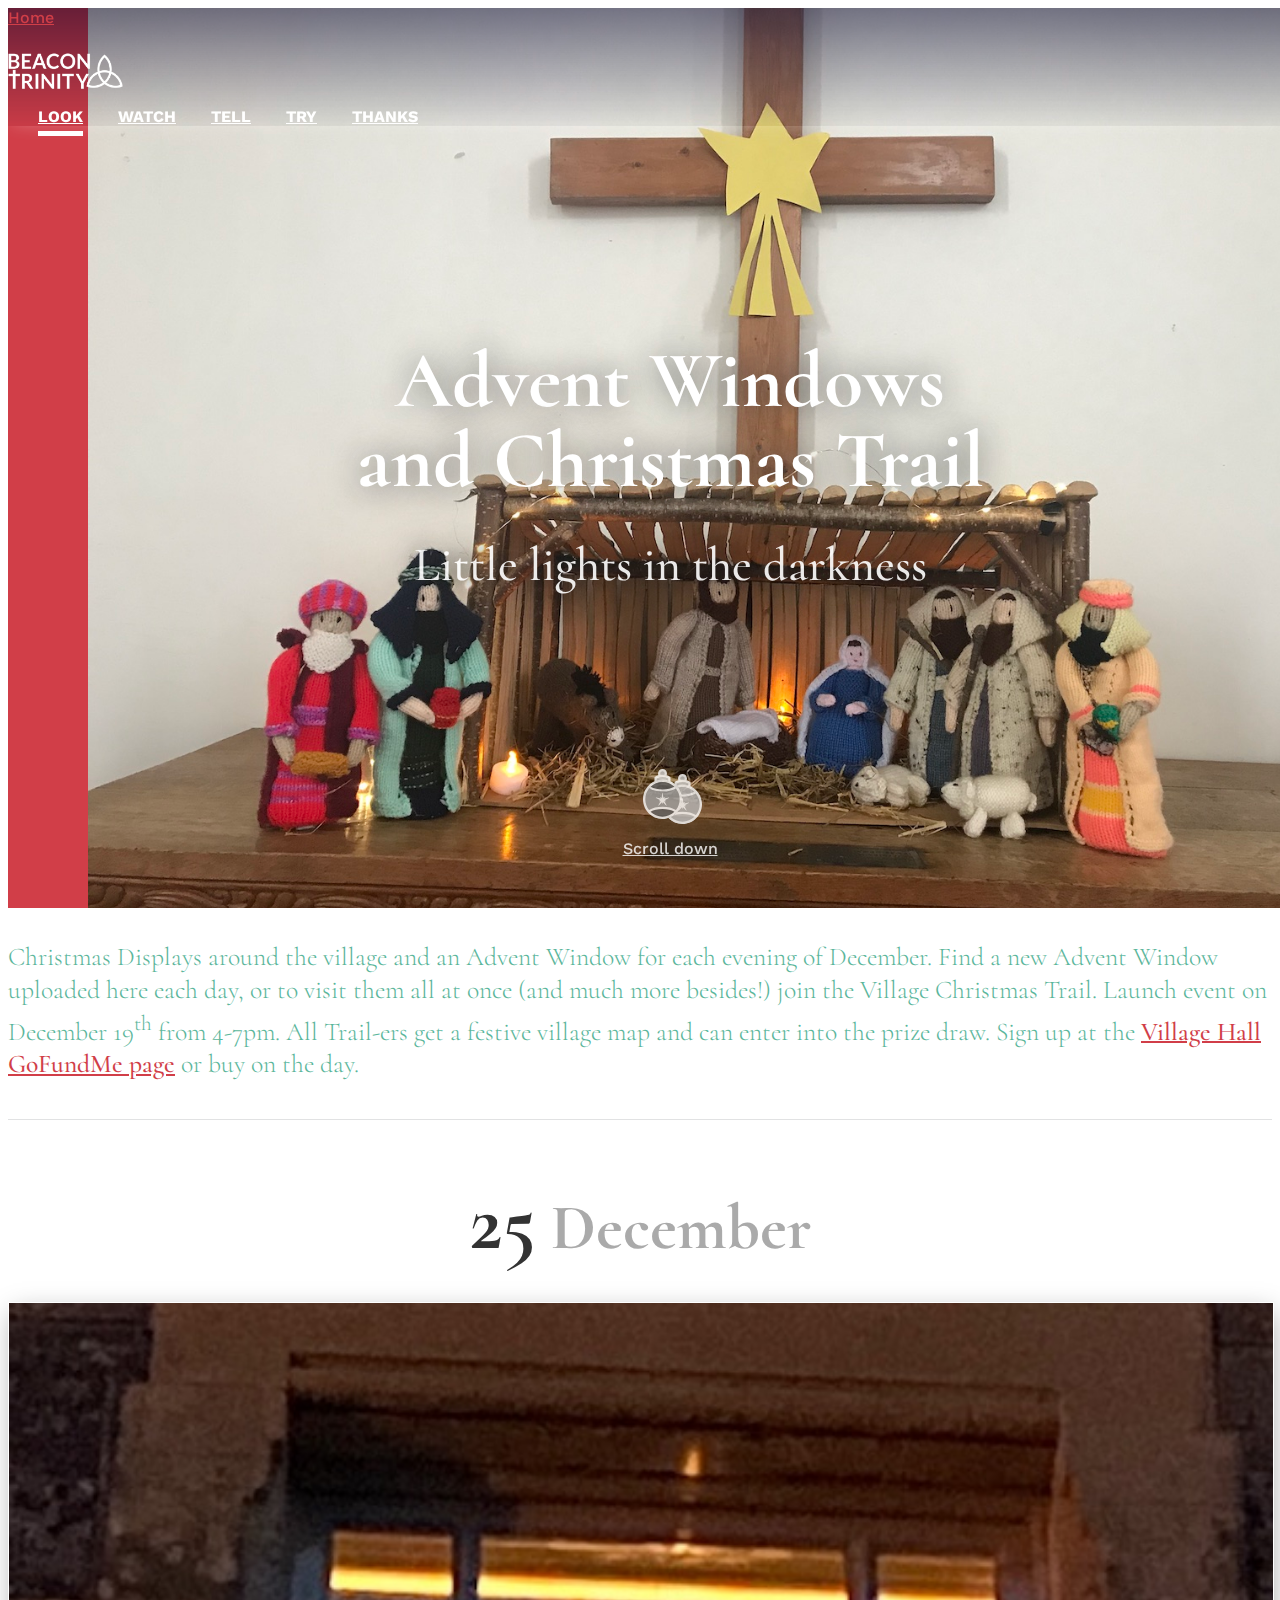
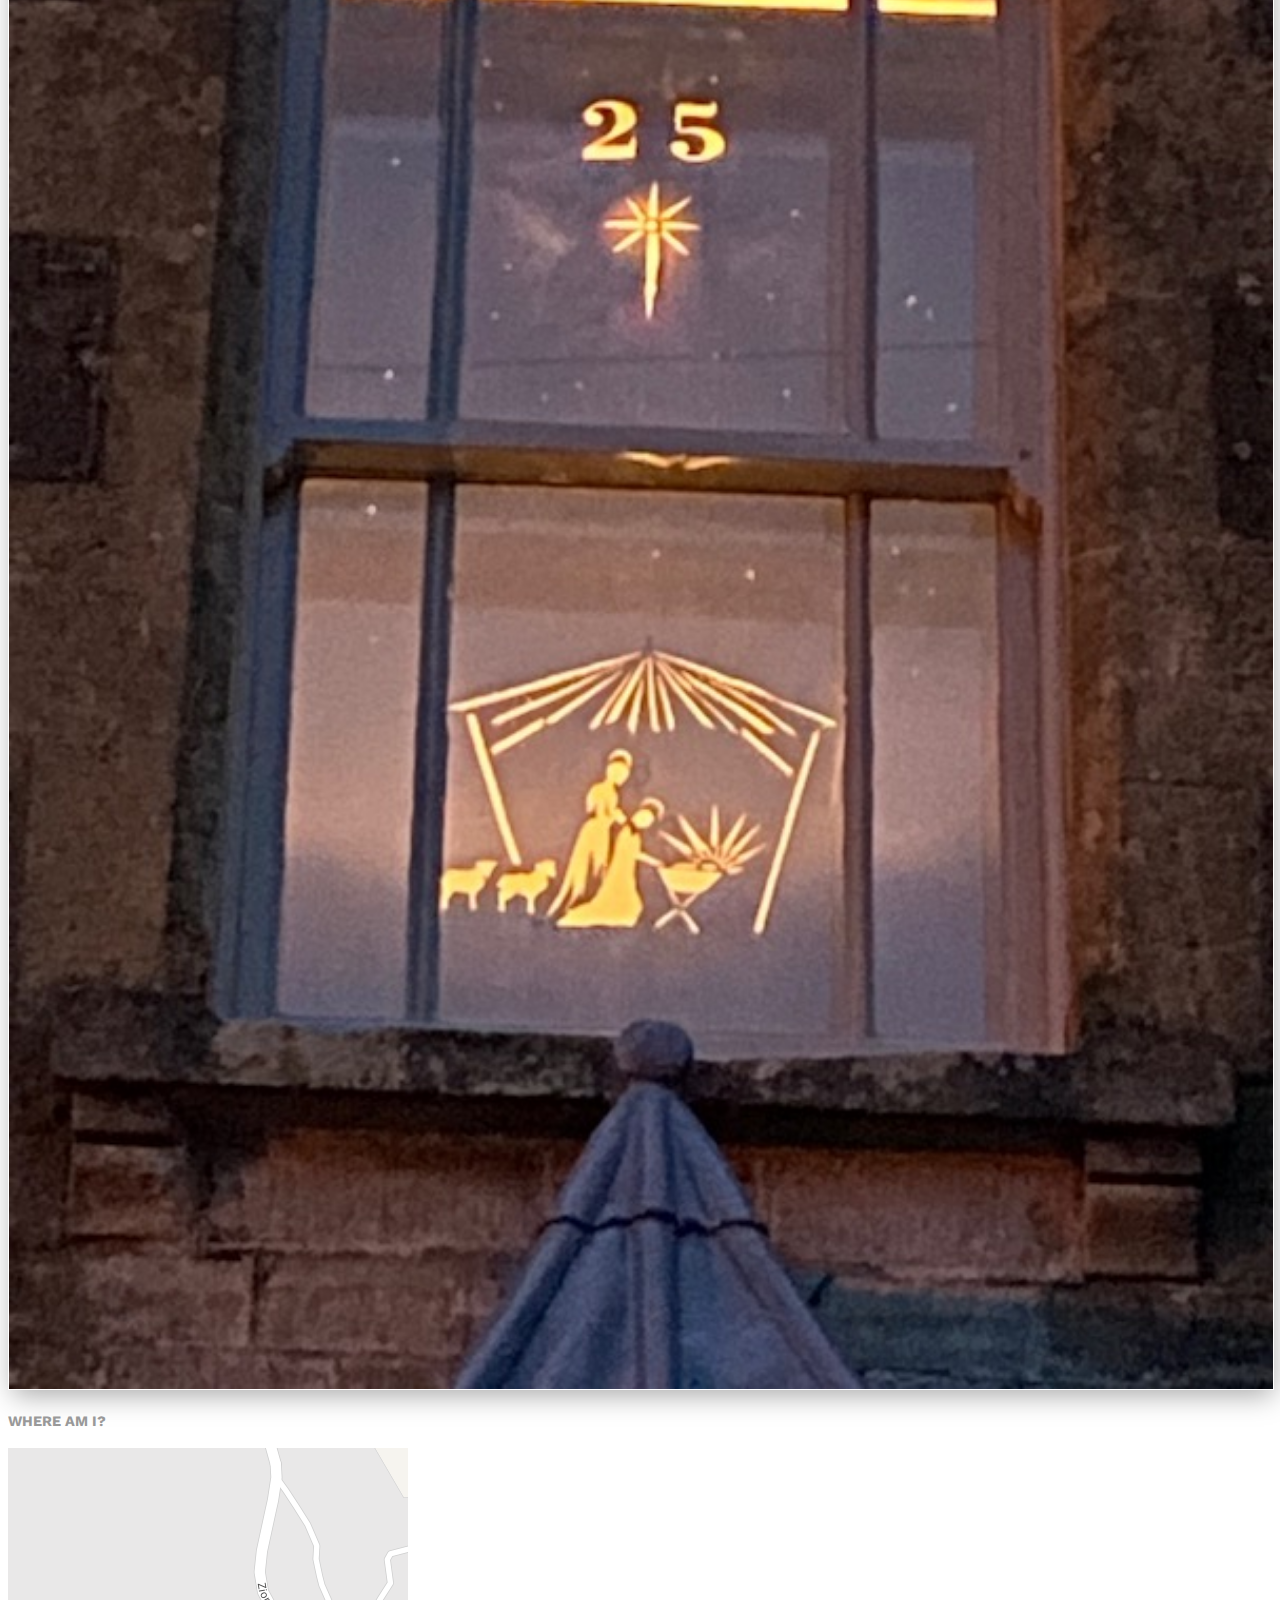
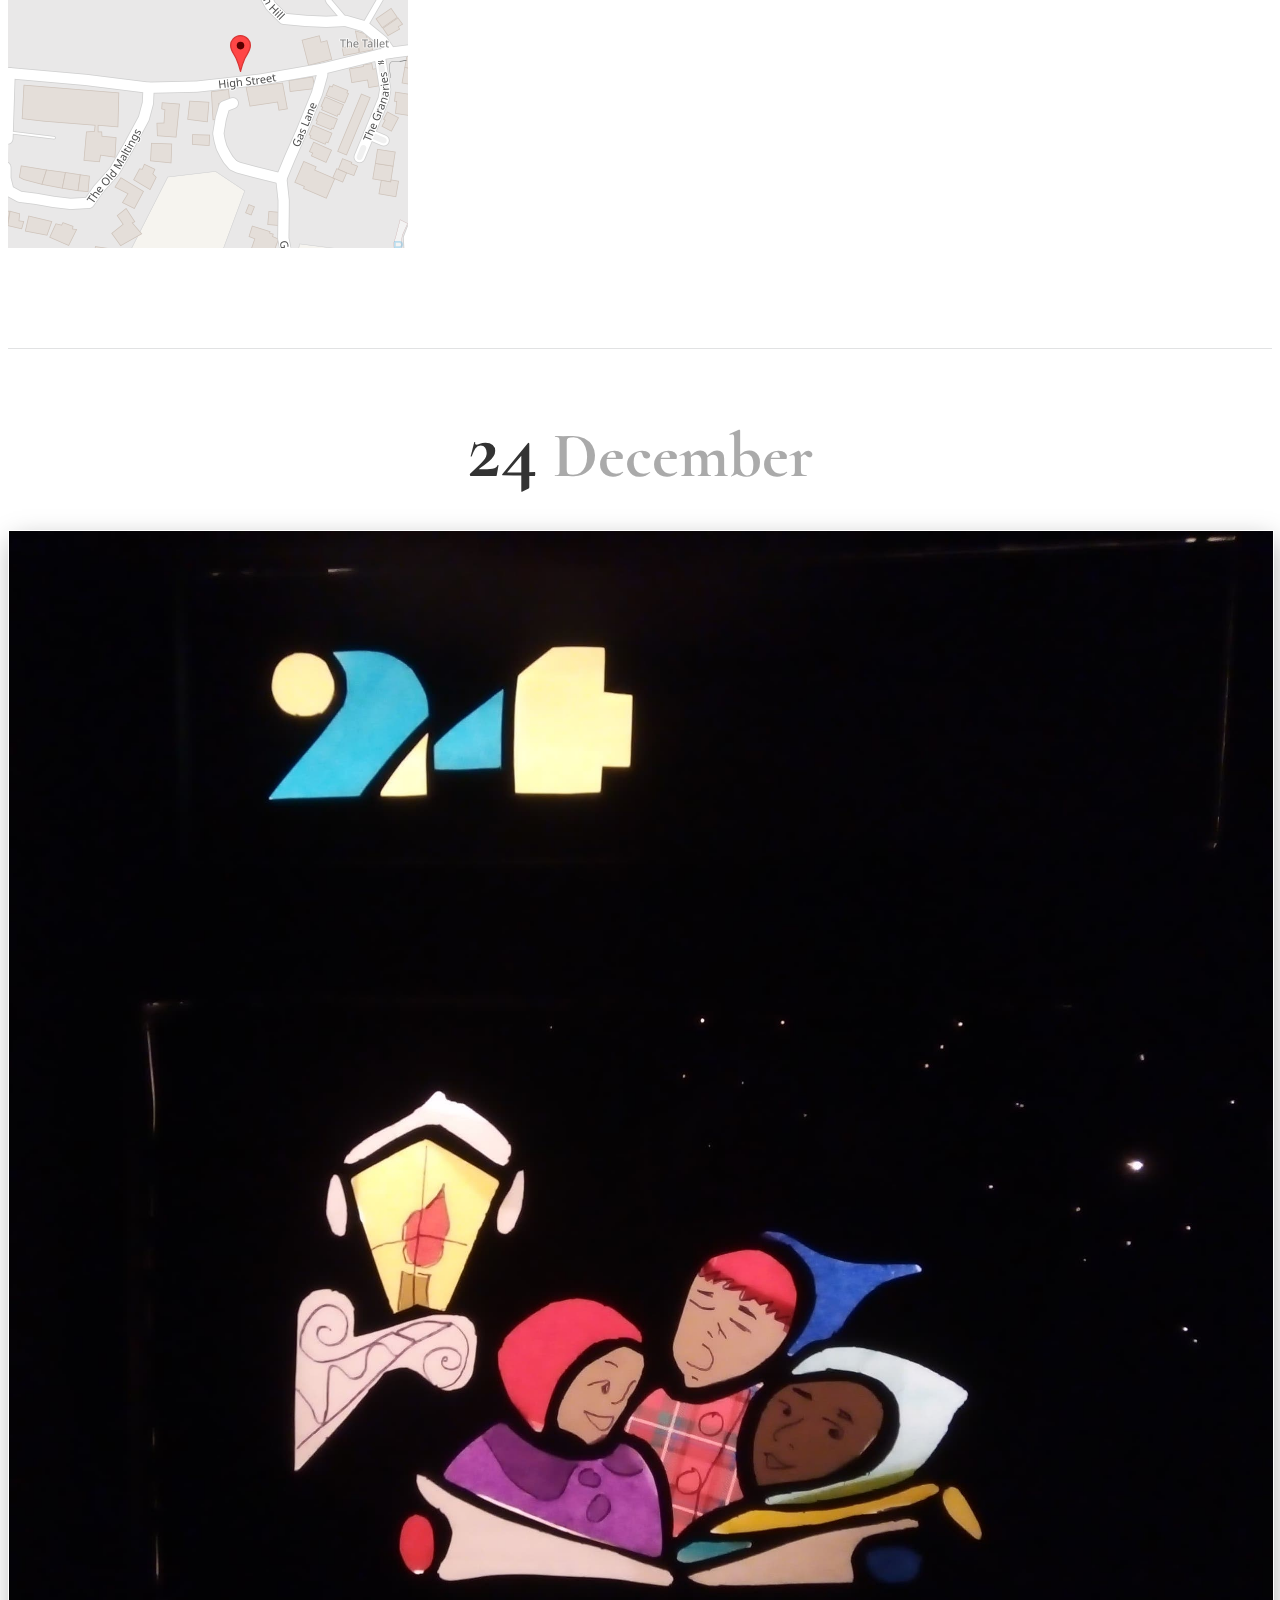
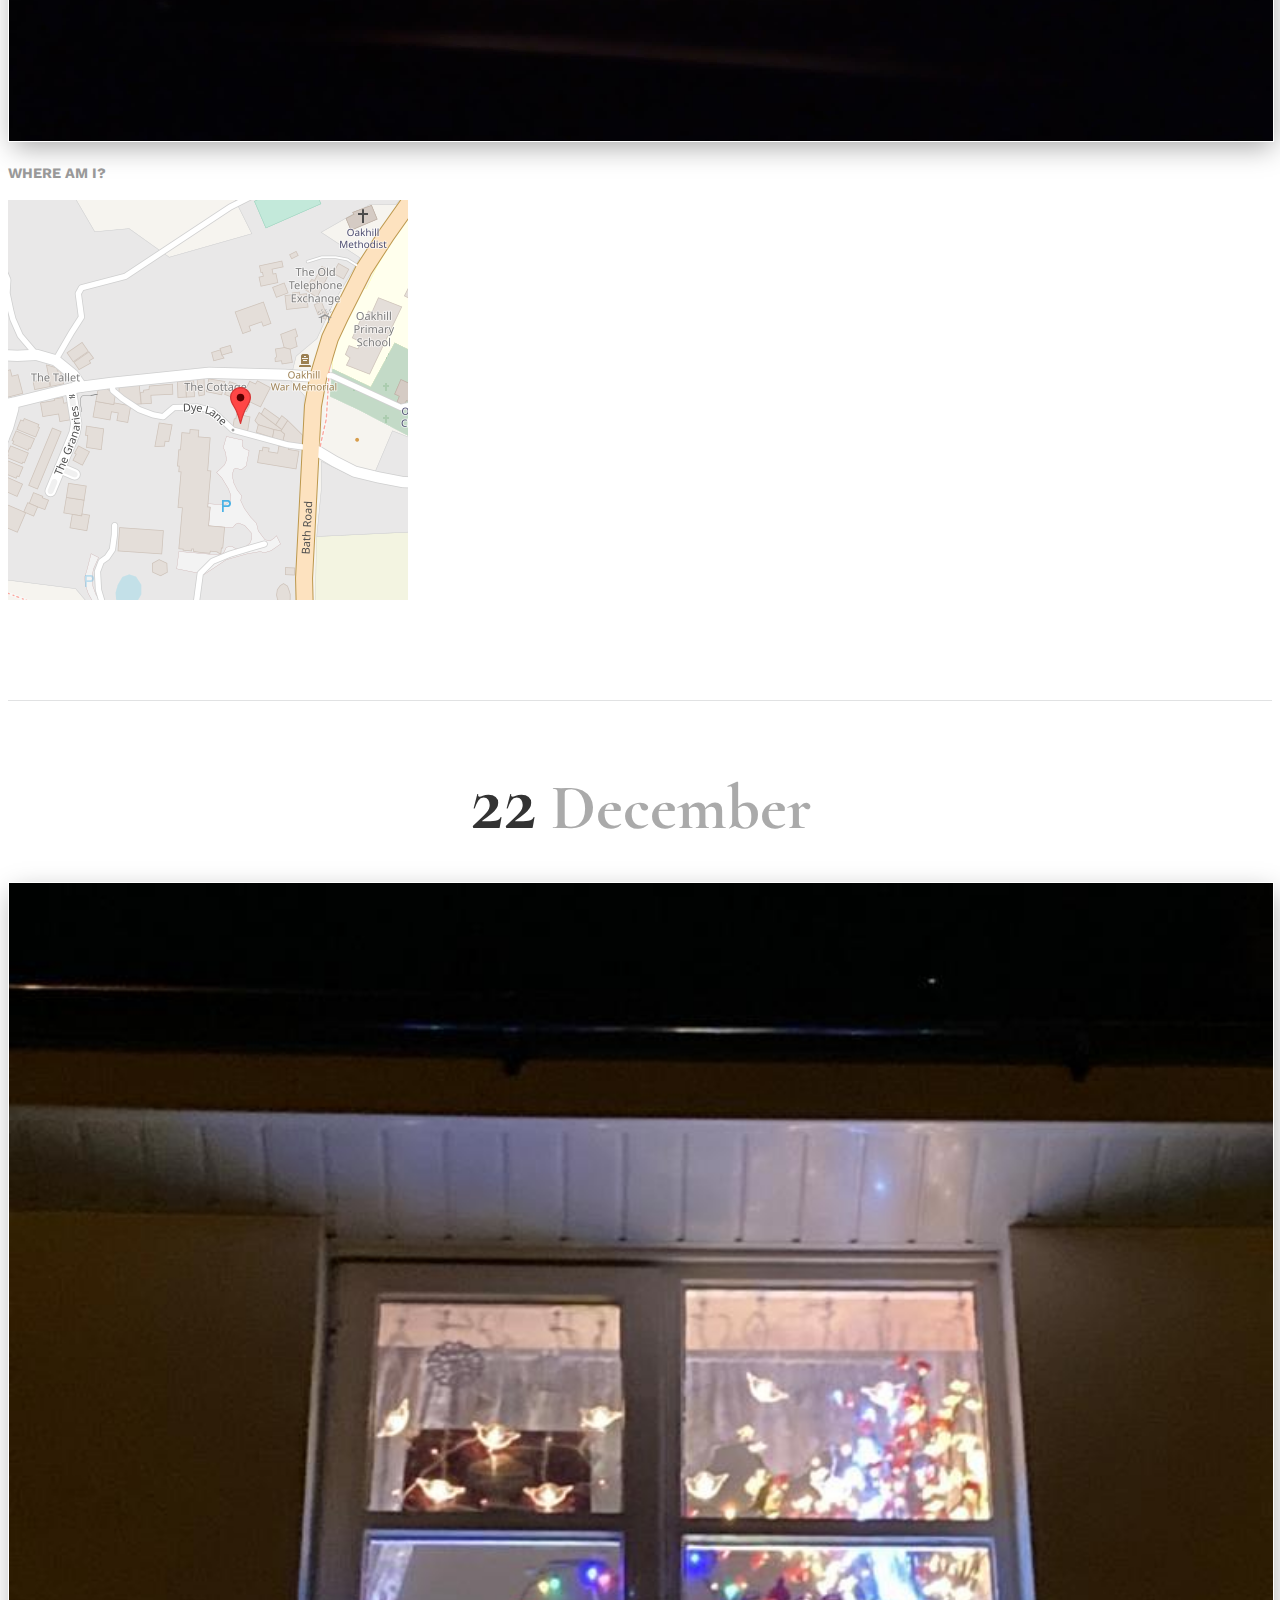
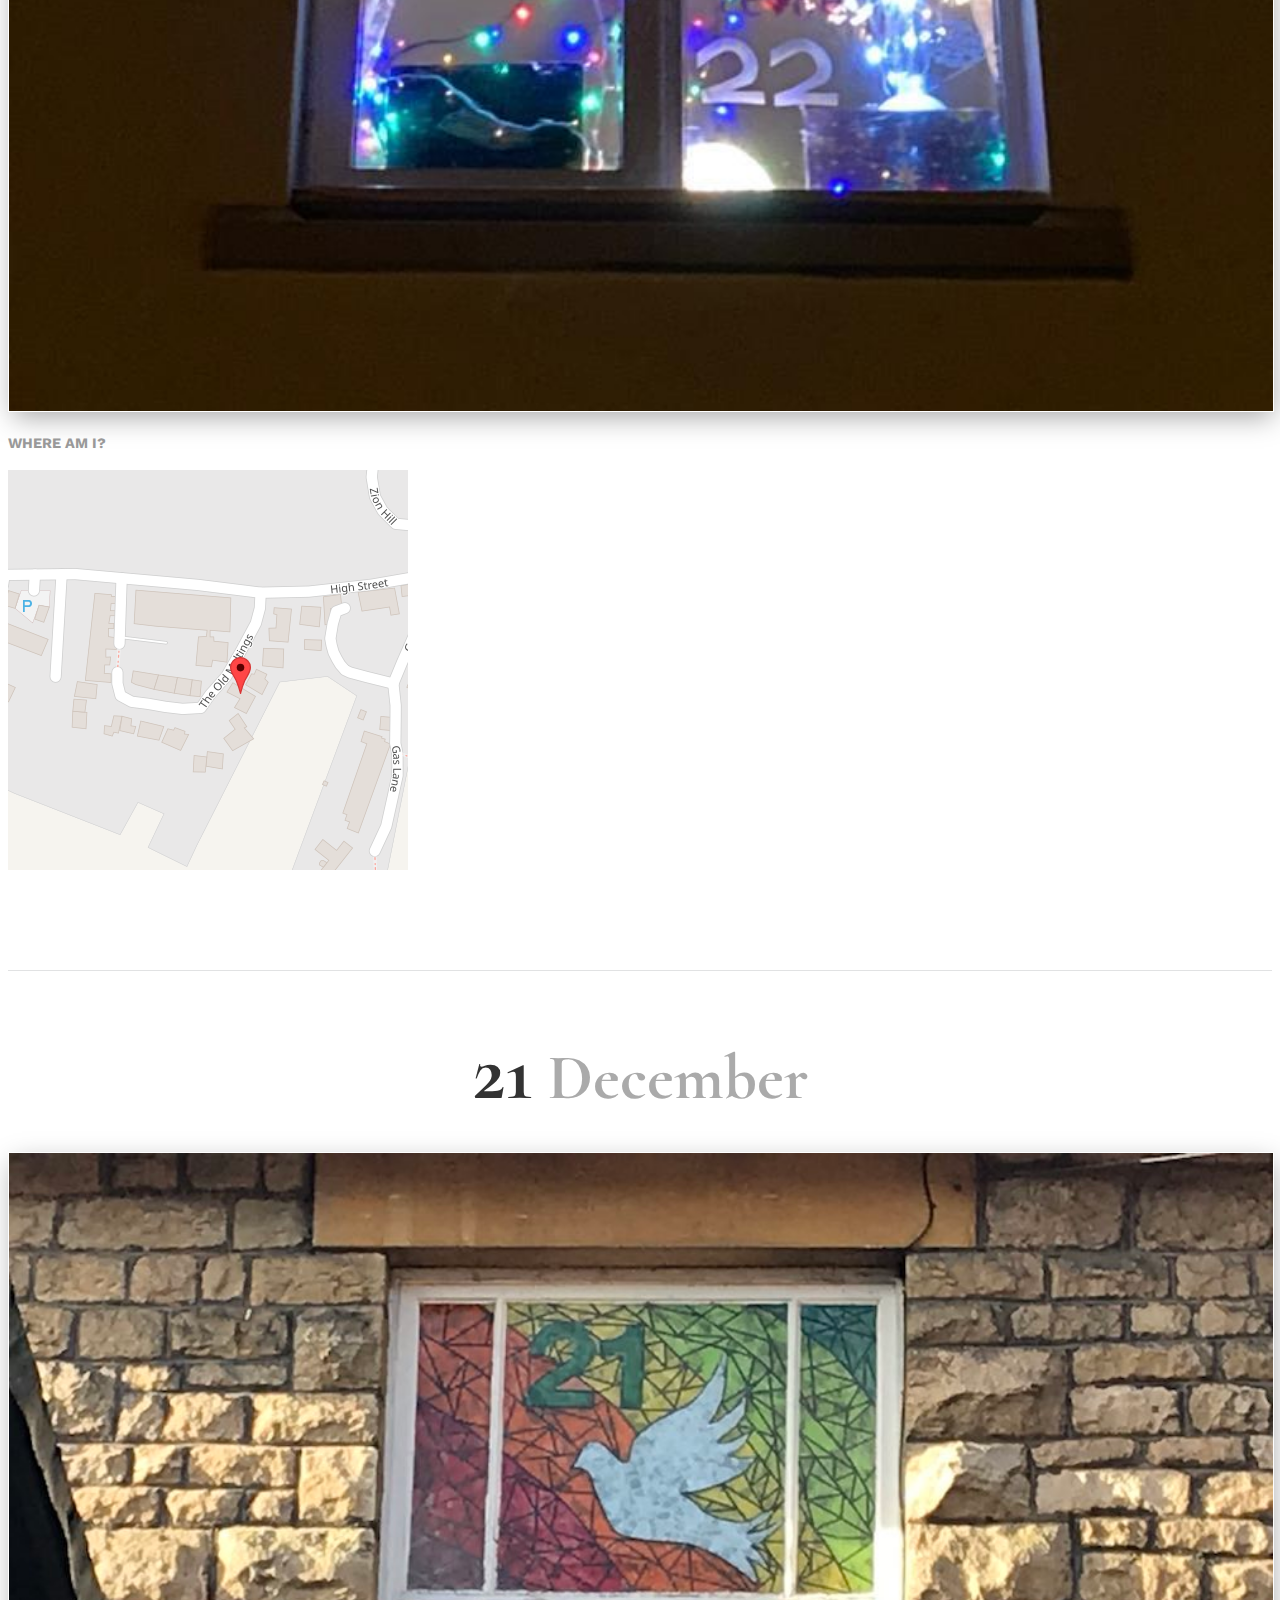
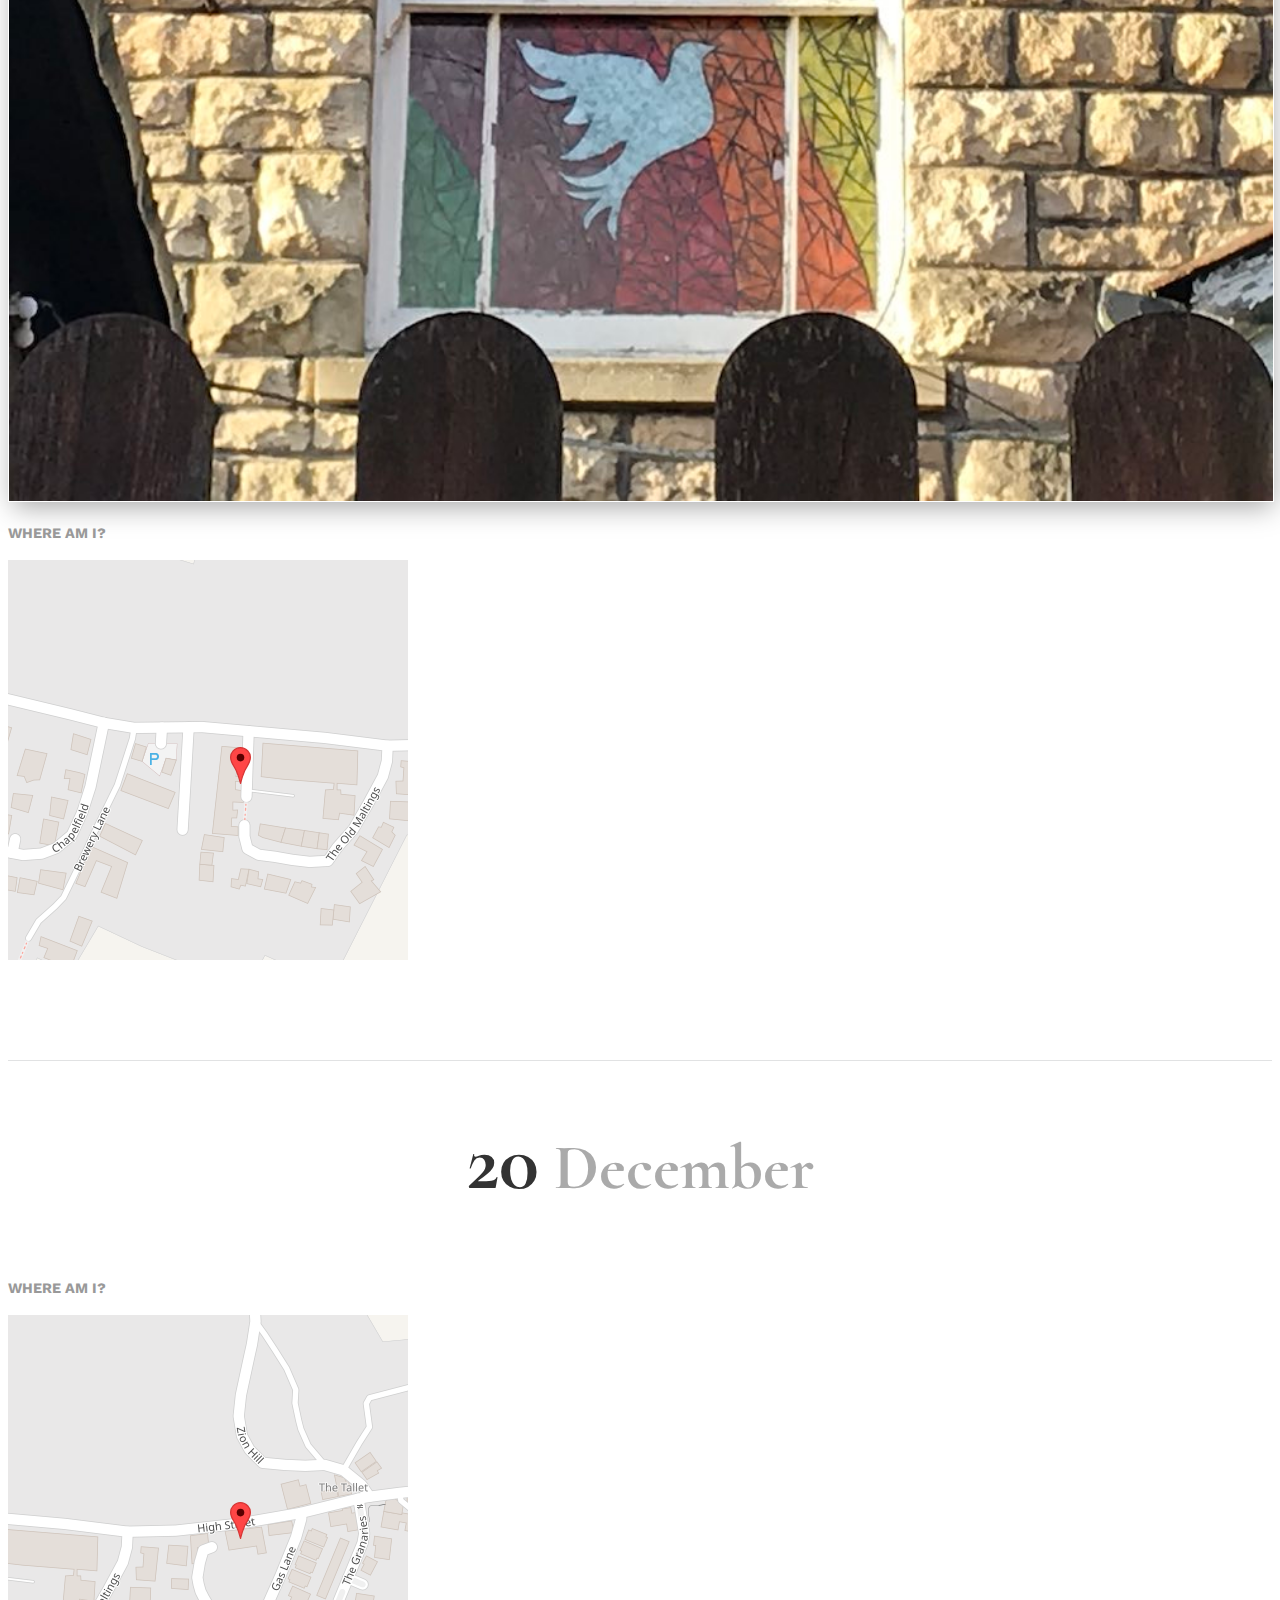
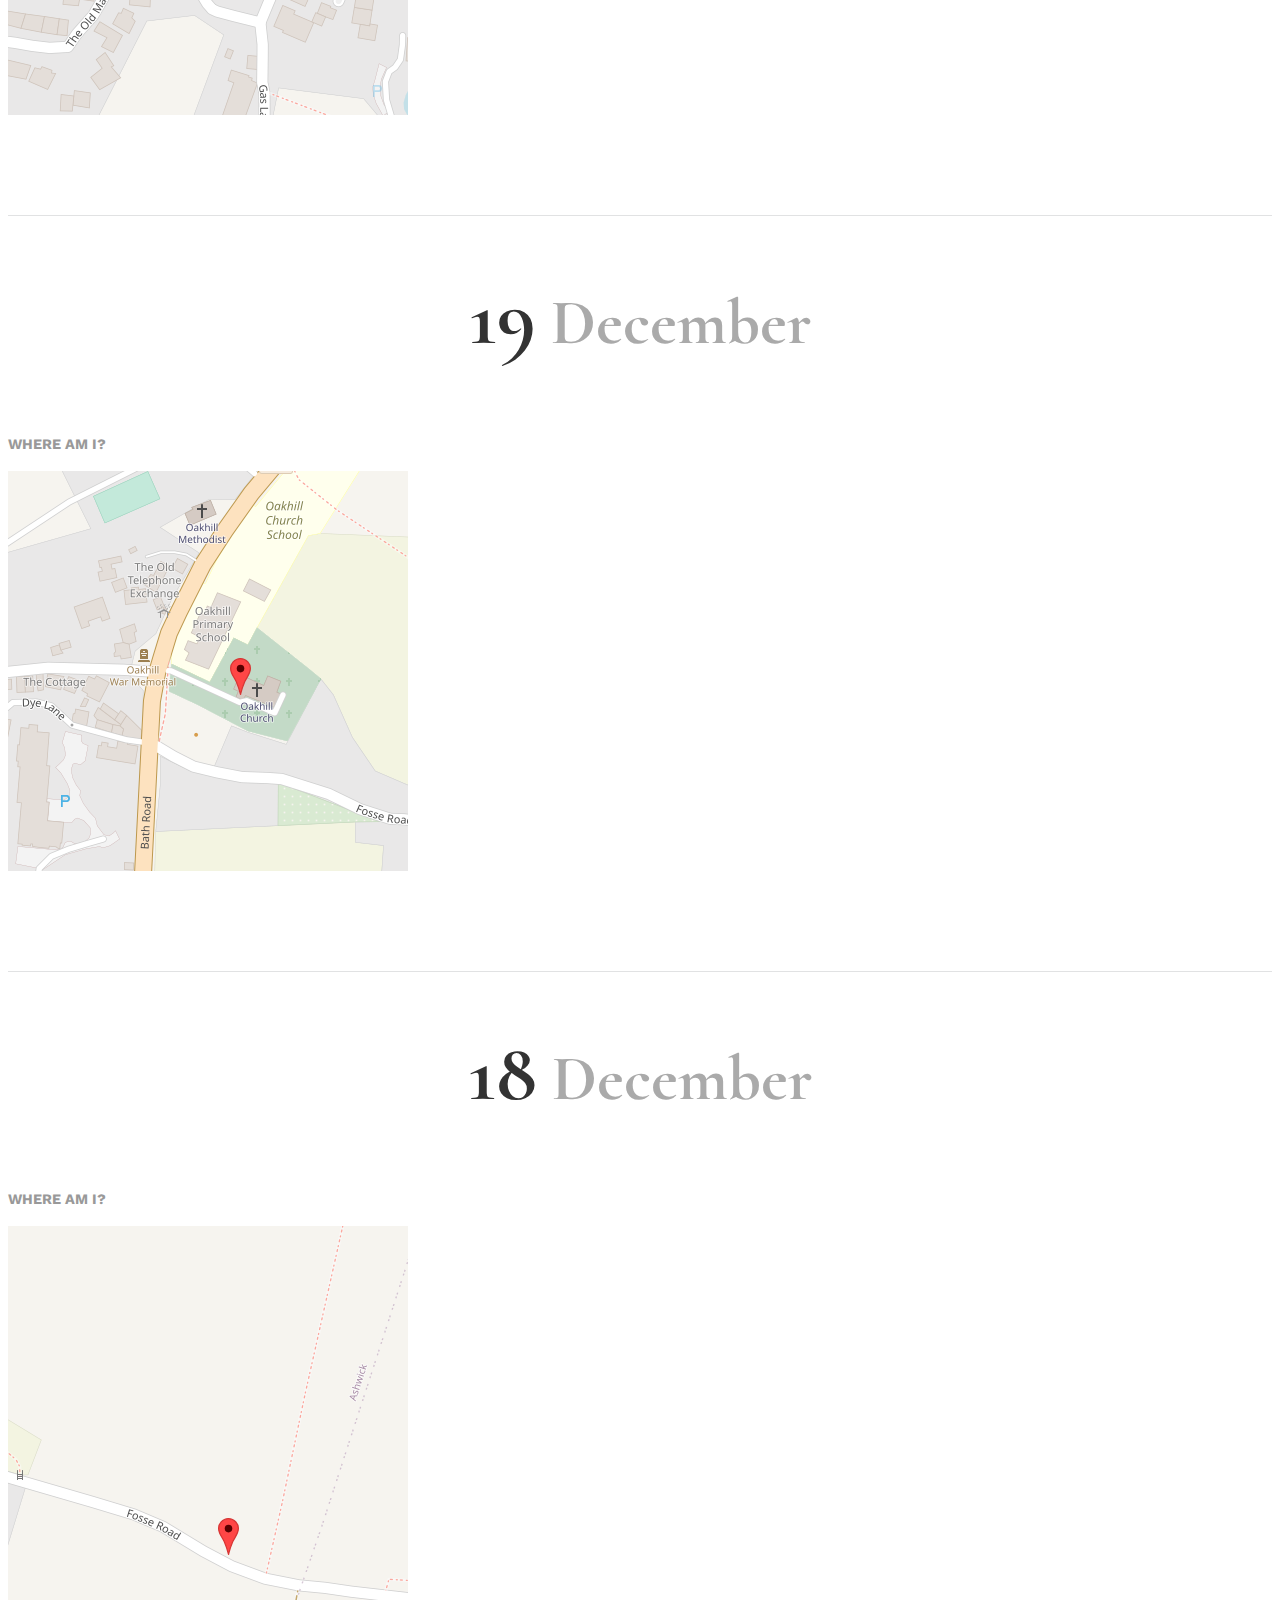
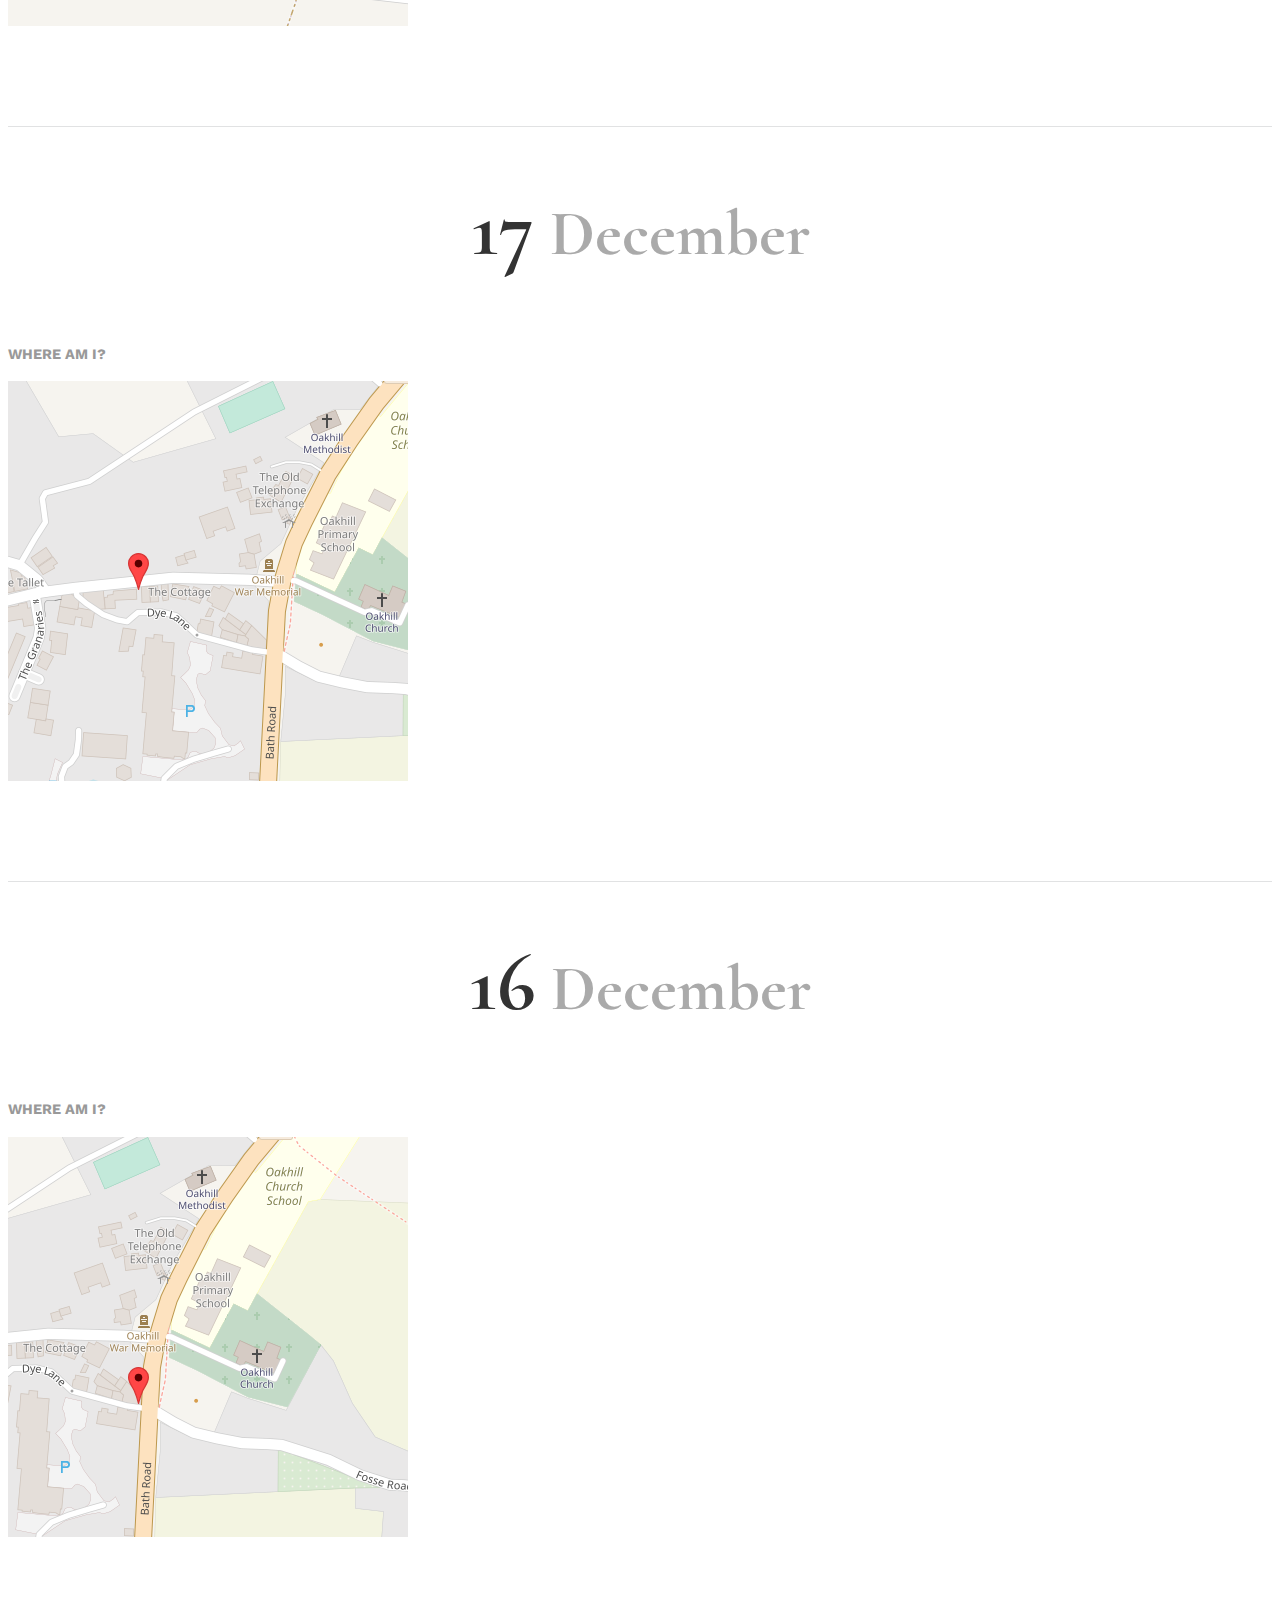
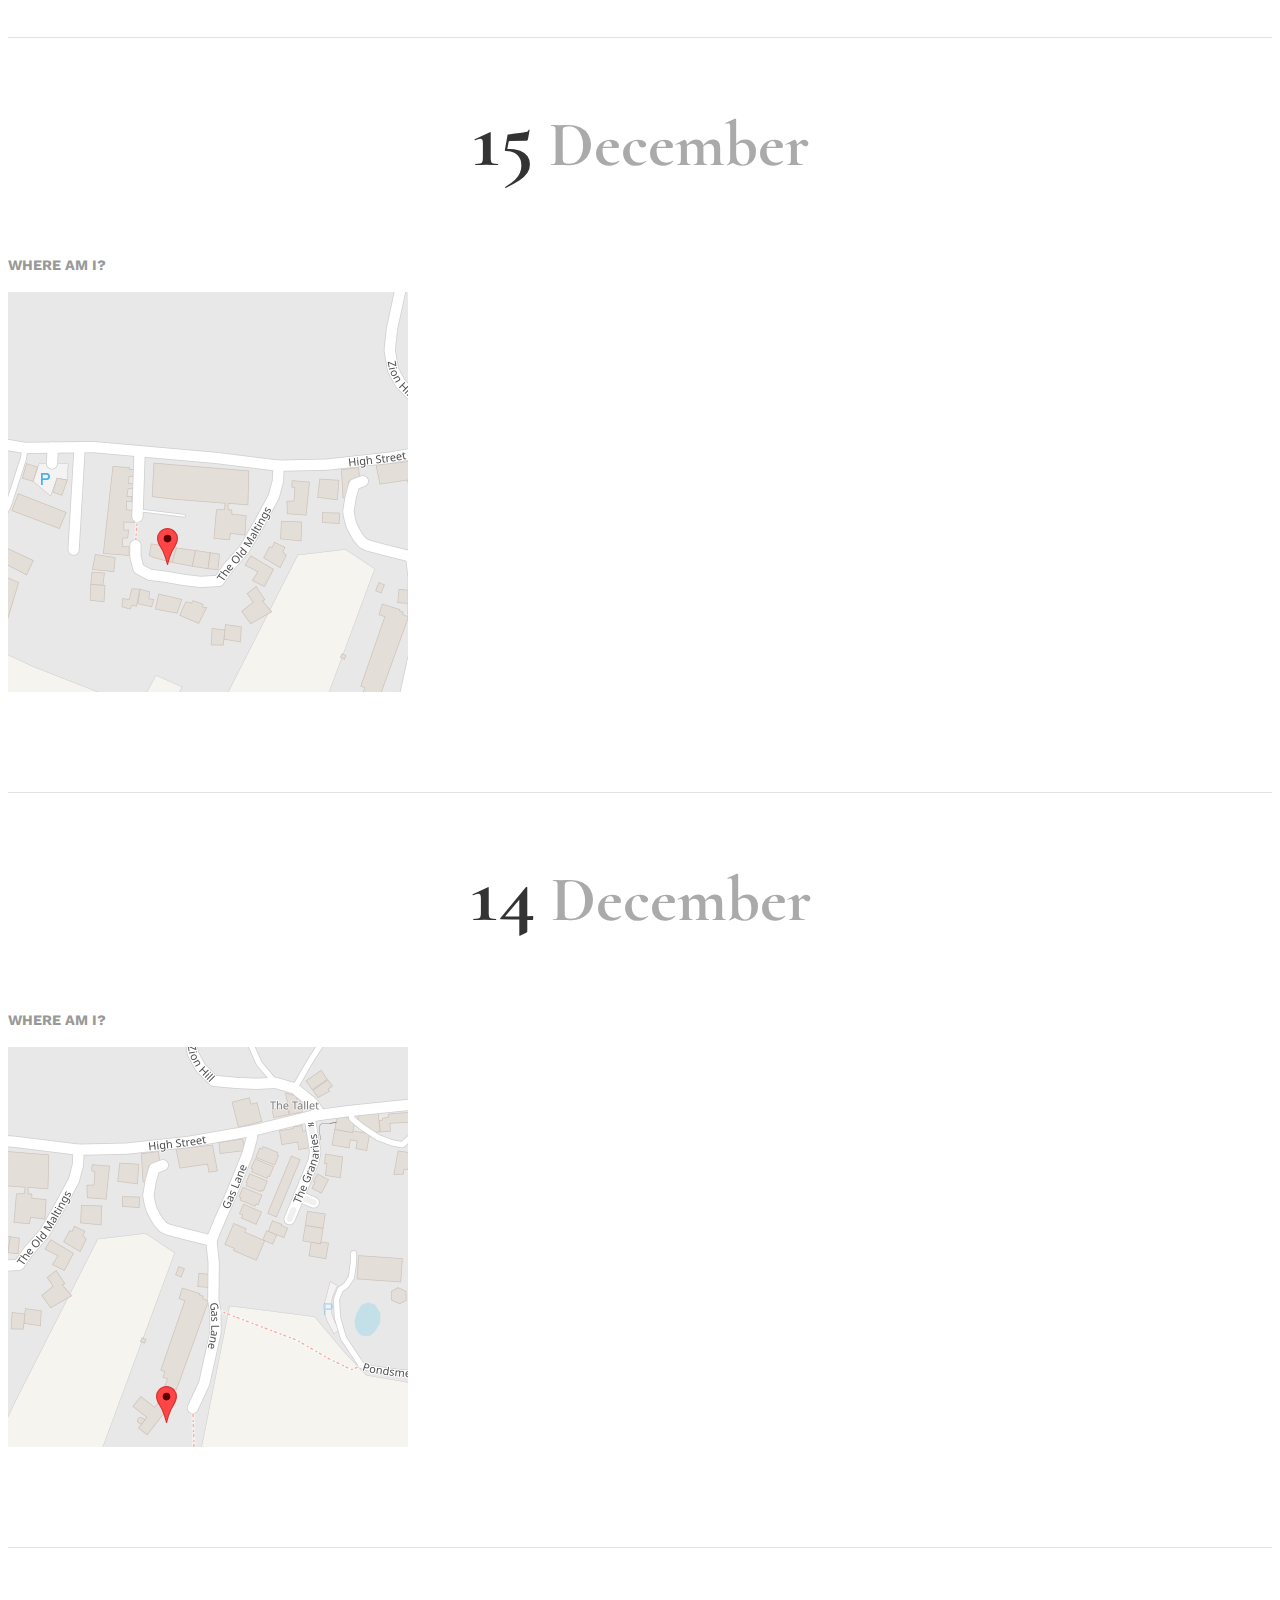
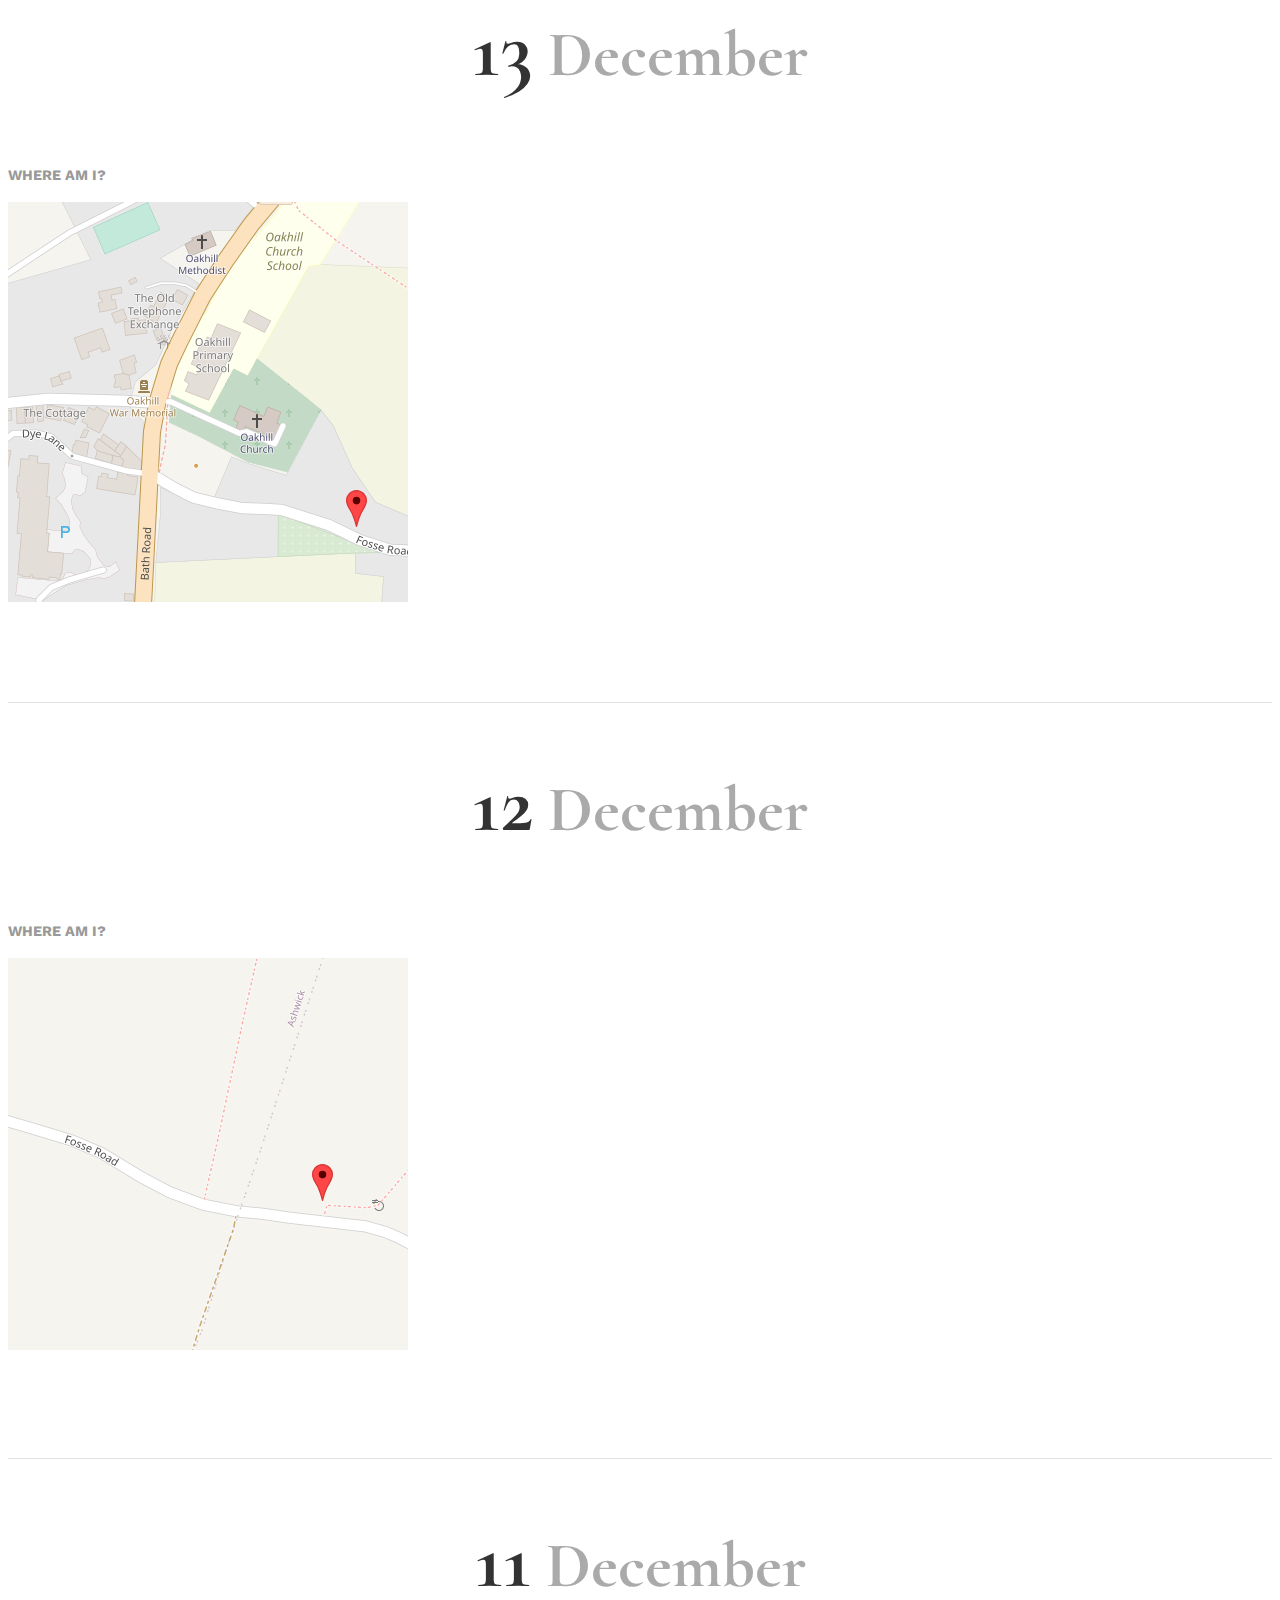
==== commit 487414ef: "+ Window 22" ====
--- a/pages/look.html
+++ b/pages/look.html
@@ -4,7 +4,7 @@
 <meta content='text/html; charset=UTF-8' http-equiv='Content-Type'>
 <title>Oakhill Christmas</title>
 <meta name="csrf-param" content="authenticity_token" />
-<meta name="csrf-token" content="GY0BvUxTmtK+YKzFuEmQBLCmLB7+faqYIn7At4gU9yB7AB1OVv3AUIWUo0MTKxeSppLDcbl75D/VSQ2JupFUGQ==" />
+<meta name="csrf-token" content="Uhu21xwyuN0f6OsxRub1vA1lOU1qgE96D35dfMLmxXy+QknNiLaRdCwOGqlHMNB1gaODL4E31mg2hWMHCX41DA==" />
 
 <link rel="shortcut icon" href="../assets/favicon.ico">
 <link rel="stylesheet" href="https://cdn.jsdelivr.net/npm/bootstrap@4.5.3/dist/css/bootstrap.min.css" integrity="sha384-TX8t27EcRE3e/ihU7zmQxVncDAy5uIKz4rEkgIXeMed4M0jlfIDPvg6uqKI2xXr2" crossorigin="anonymous">
@@ -93,6 +93,26 @@
 <h4>Where am I?</h4>
 <div class='map-container'>
 <div class='map' style='background-position : -1814px -631px;'></div>
+<div class='pin' style='top : 187px; left : 222px;'></div>
+</div>
+</div>
+</div>
+<div class='row window-wrapper'>
+<div class='col-md-12 heading'>
+<h3>
+<span>22</span>
+December
+</h3>
+</div>
+<div class='col-md-6'>
+<div class='window'>
+<img loading='lazy' src='../assets/windows/2020-12-22-ff0555dae5aa00376ffb2cb43a263eff519e375eace5dc61d777e7245a8fc869.jpg'>
+</div>
+</div>
+<div class='col-md-6'>
+<h4>Where am I?</h4>
+<div class='map-container'>
+<div class='map' style='background-position : -1393px -730px;'></div>
 <div class='pin' style='top : 187px; left : 222px;'></div>
 </div>
 </div>
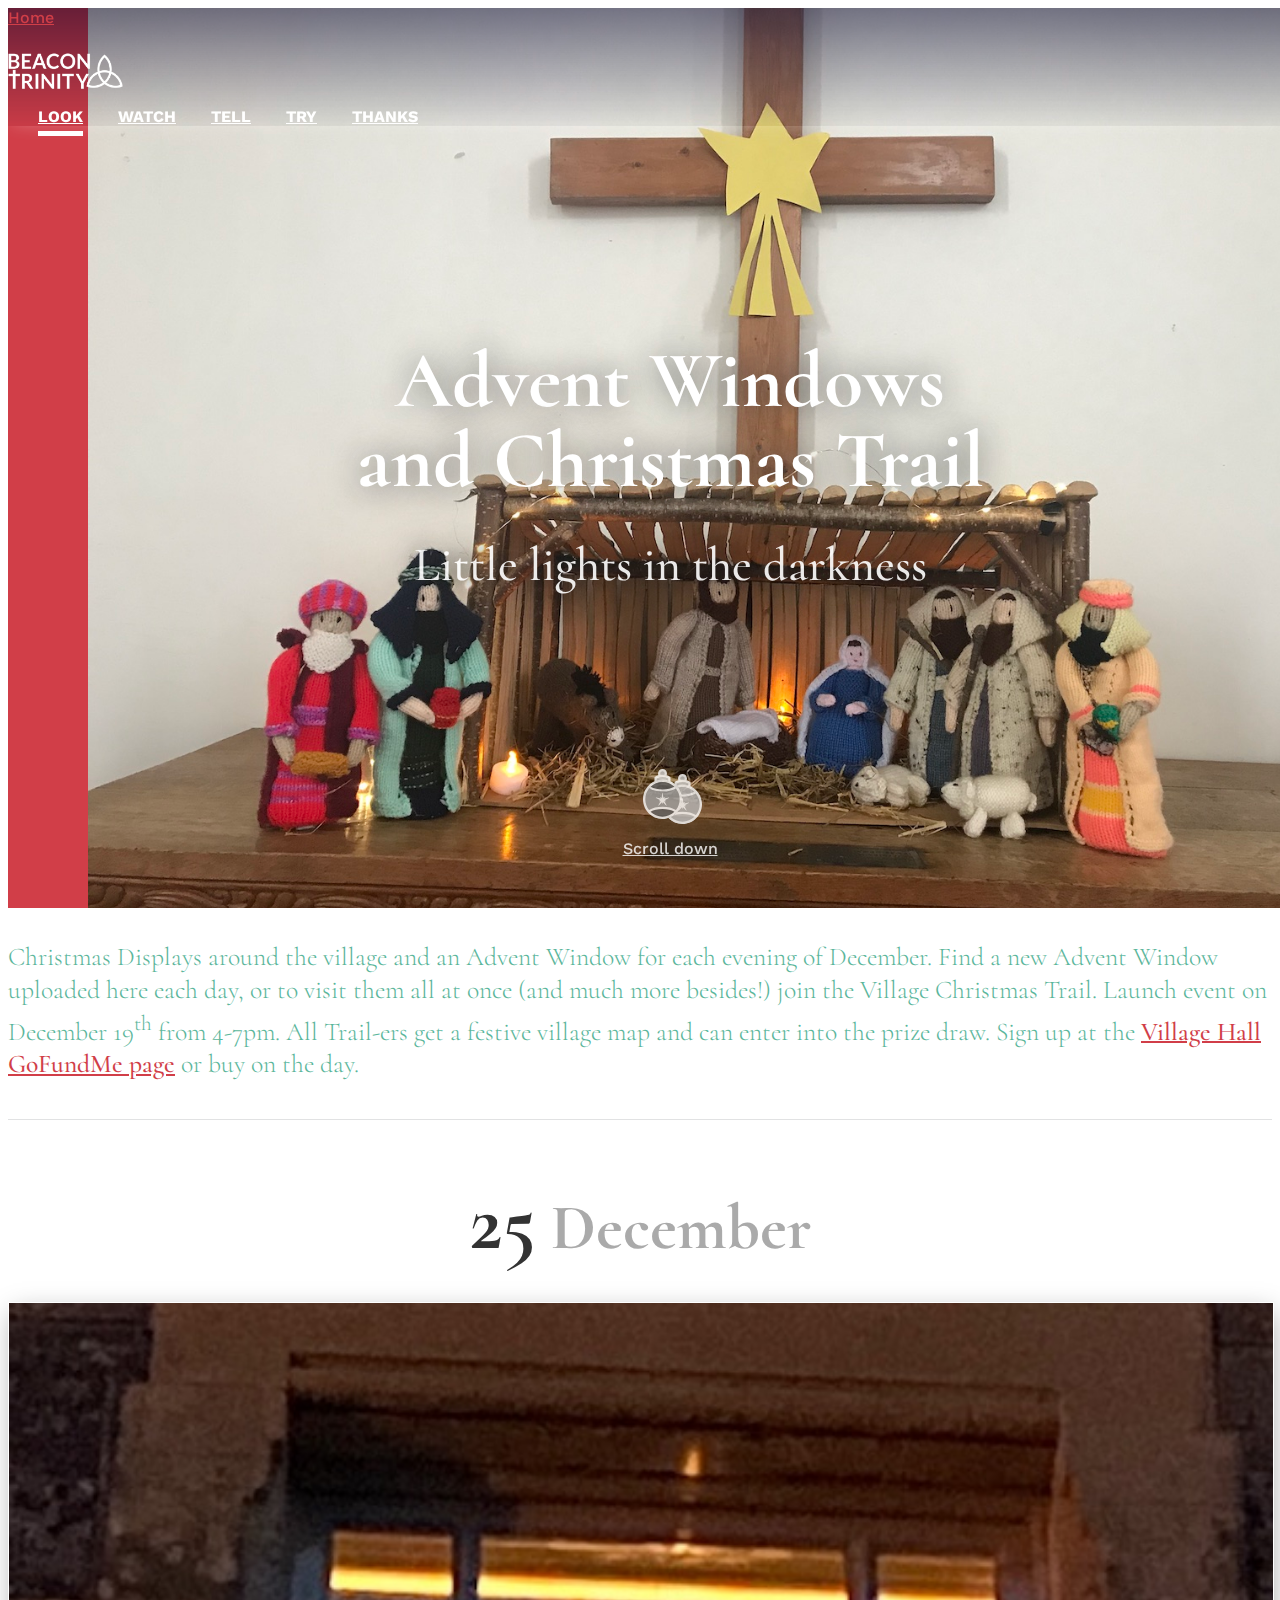
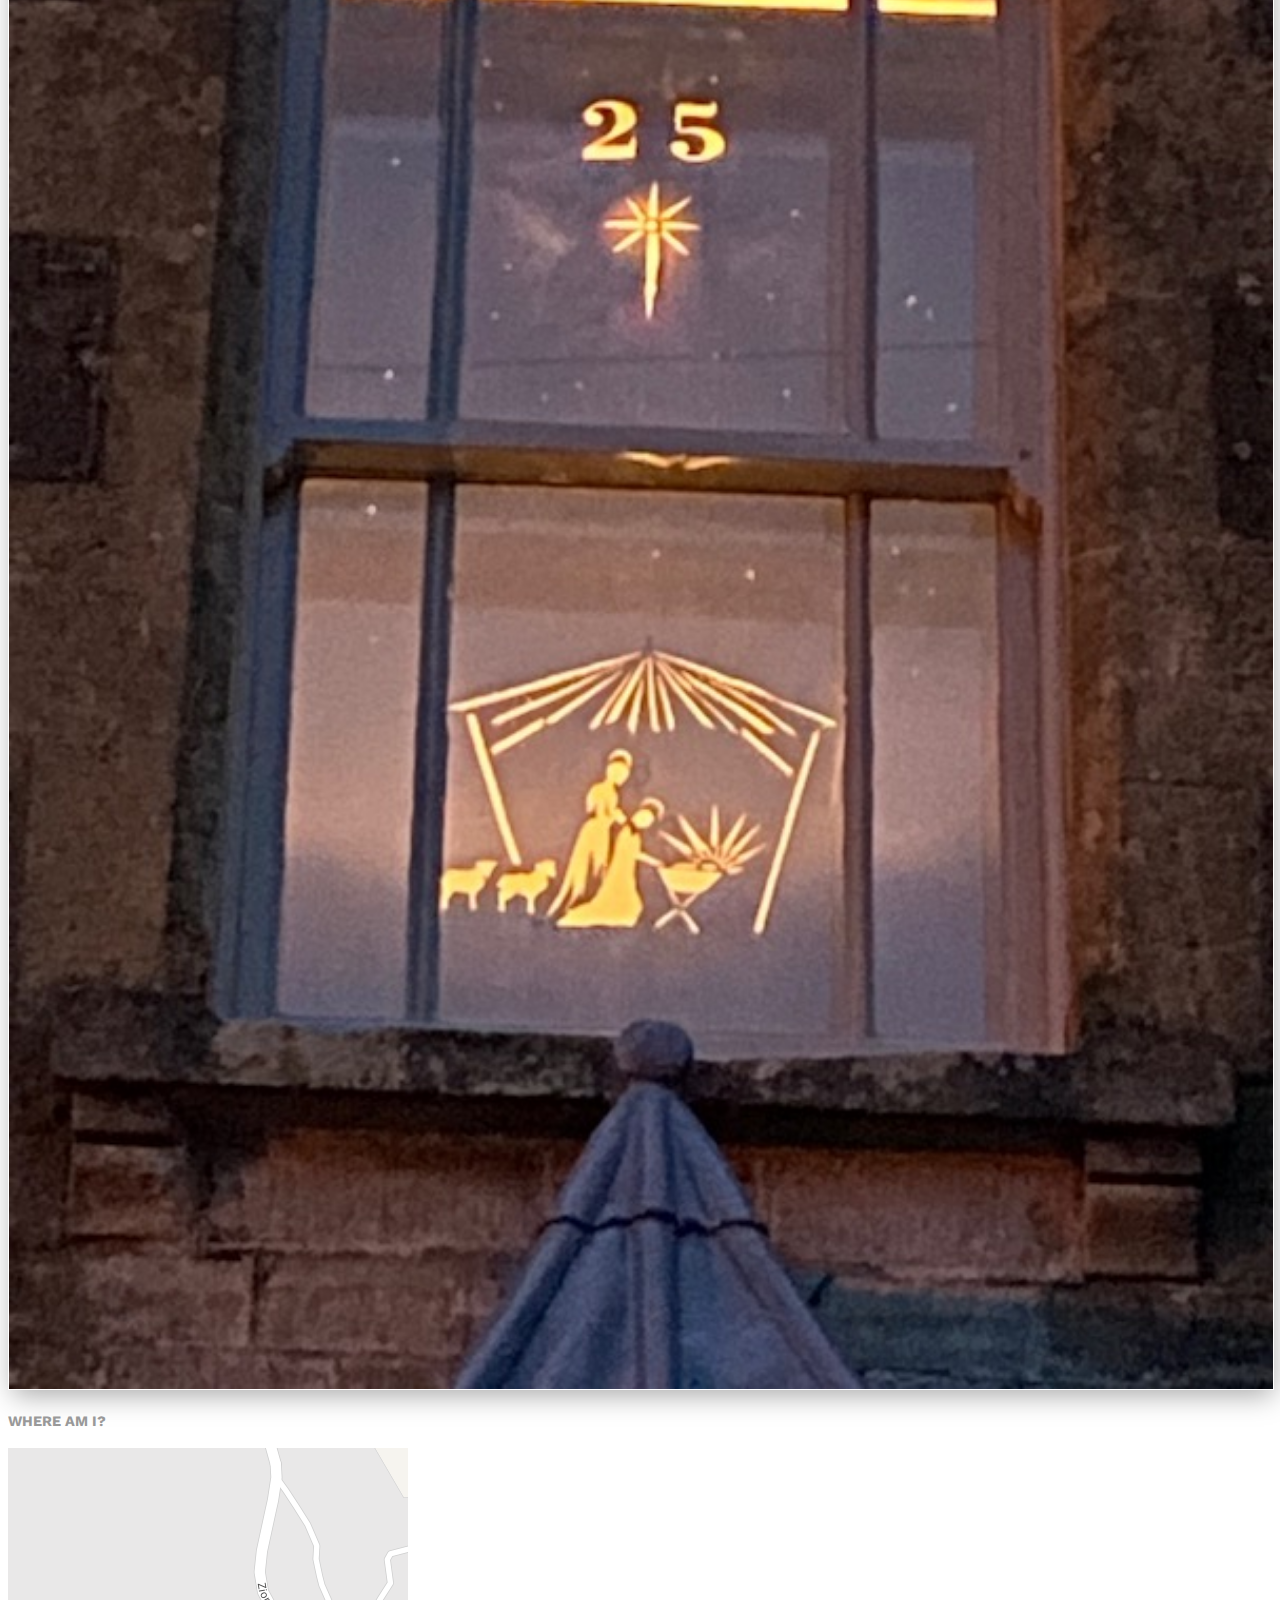
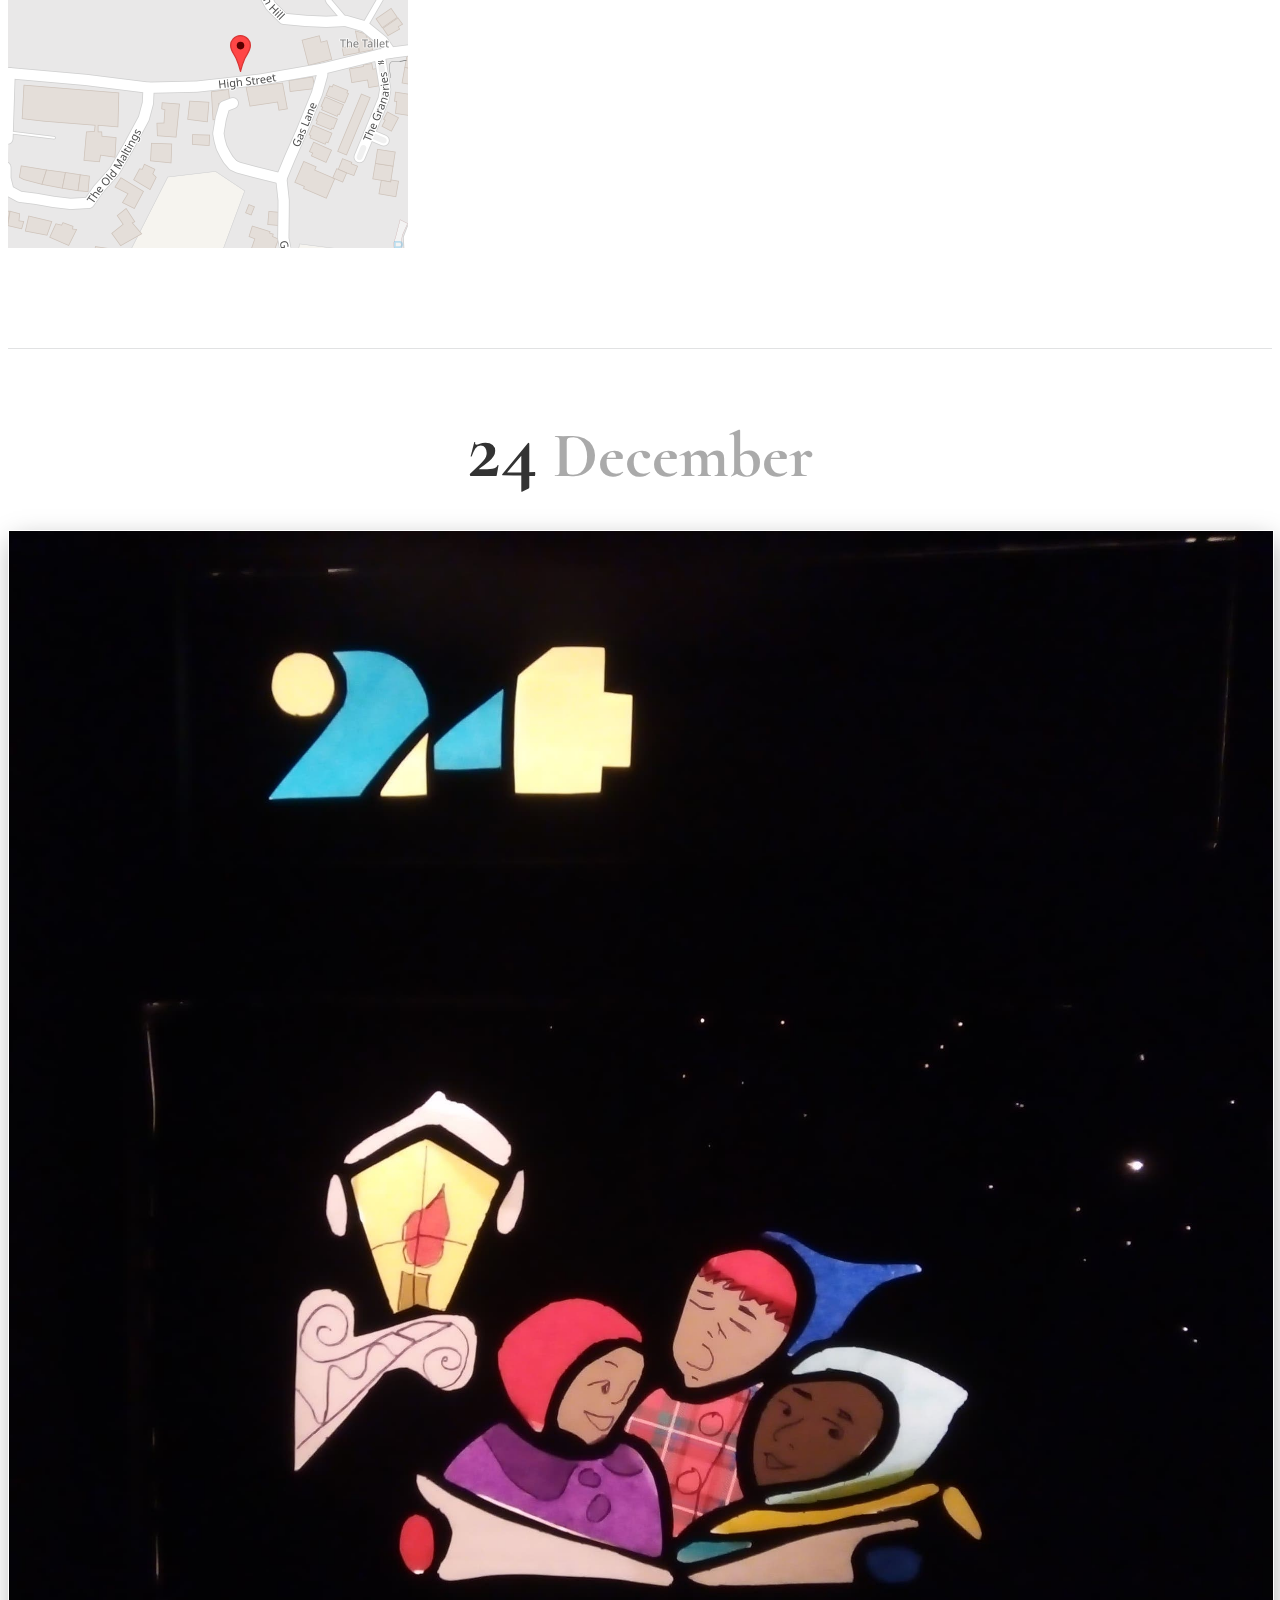
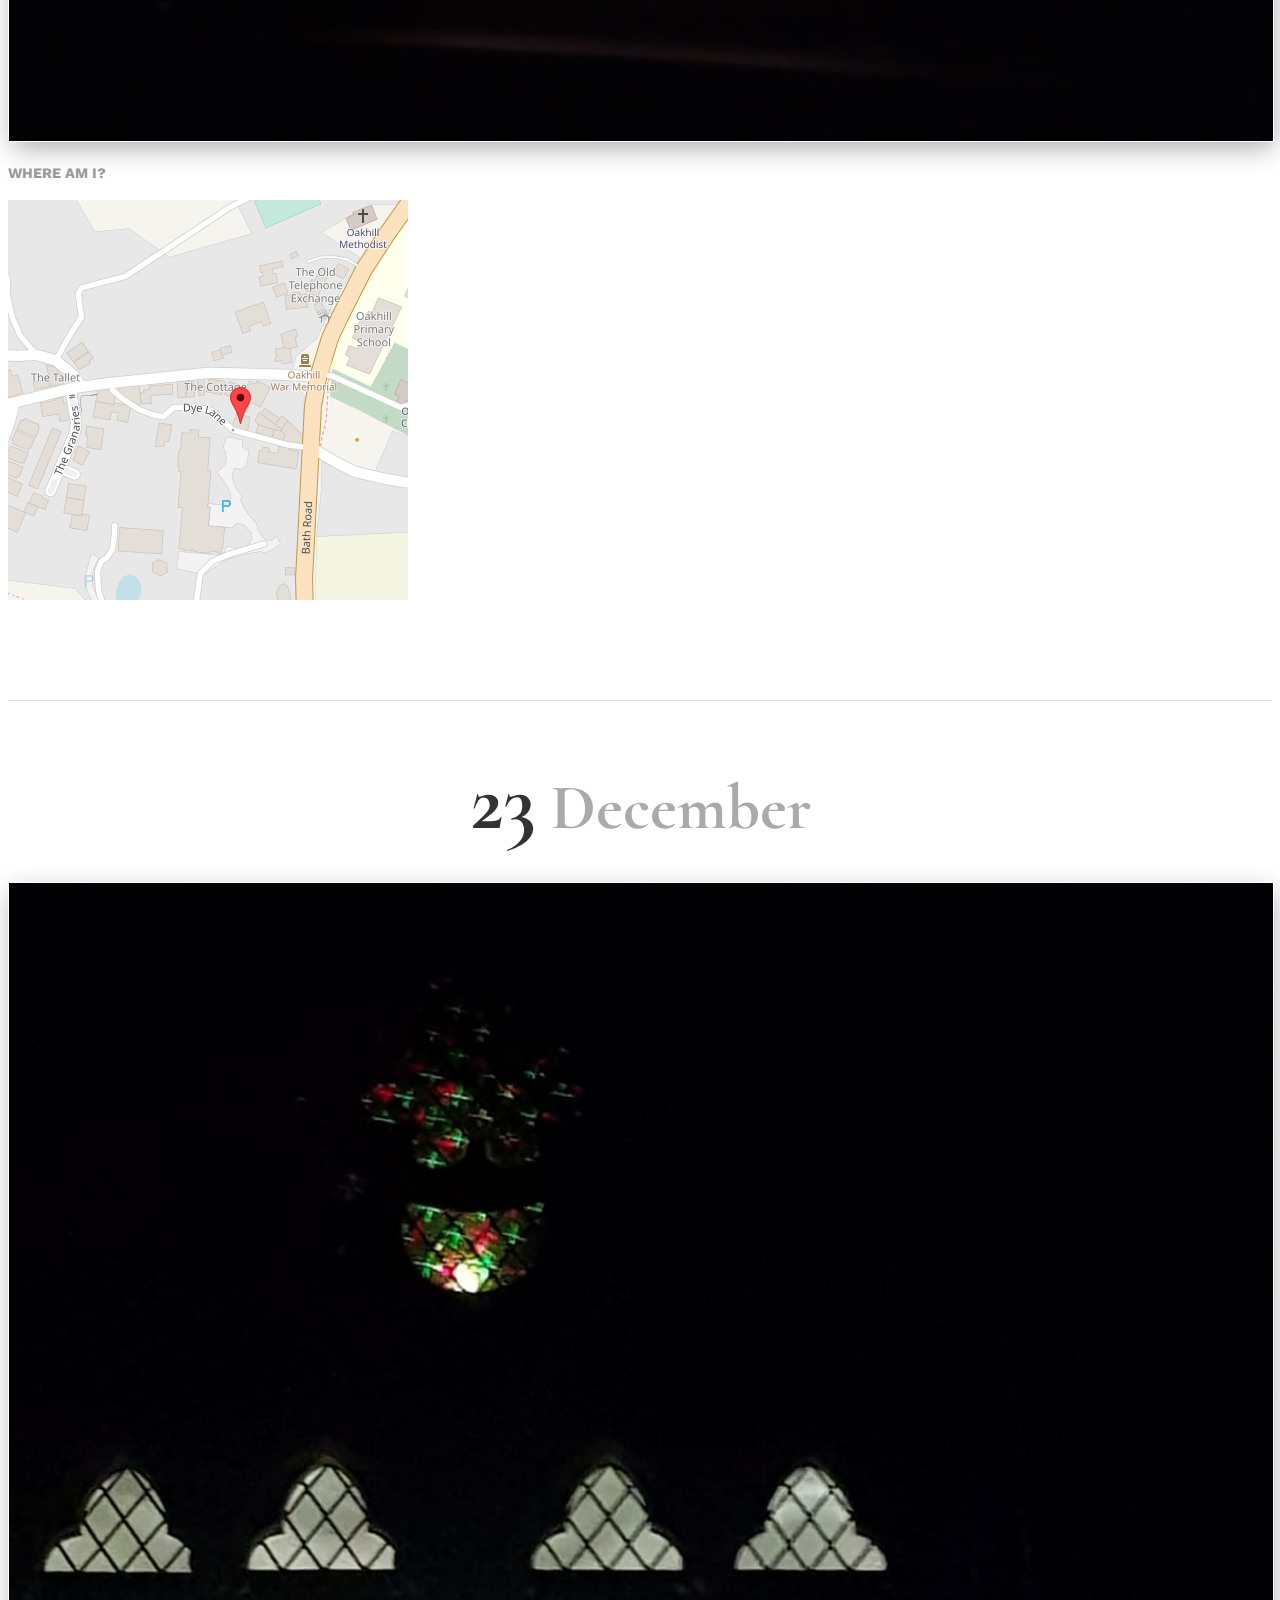
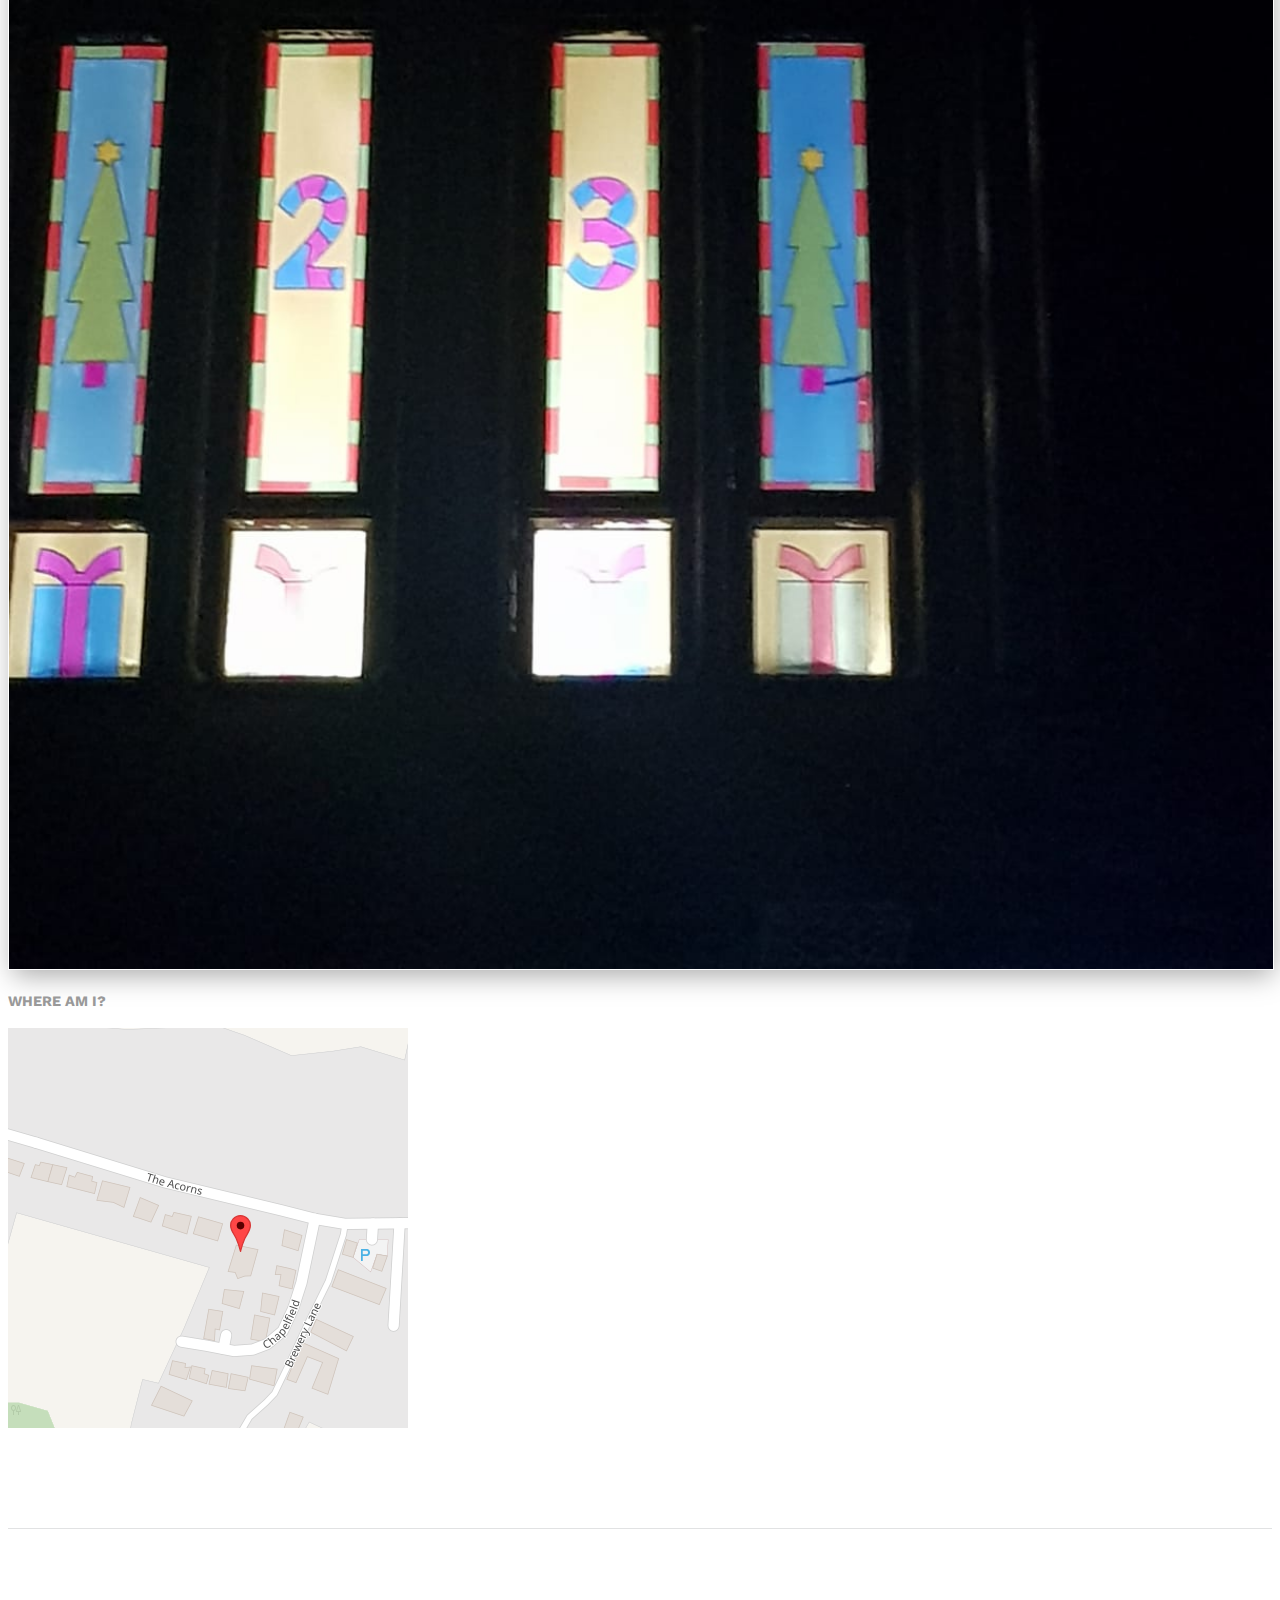
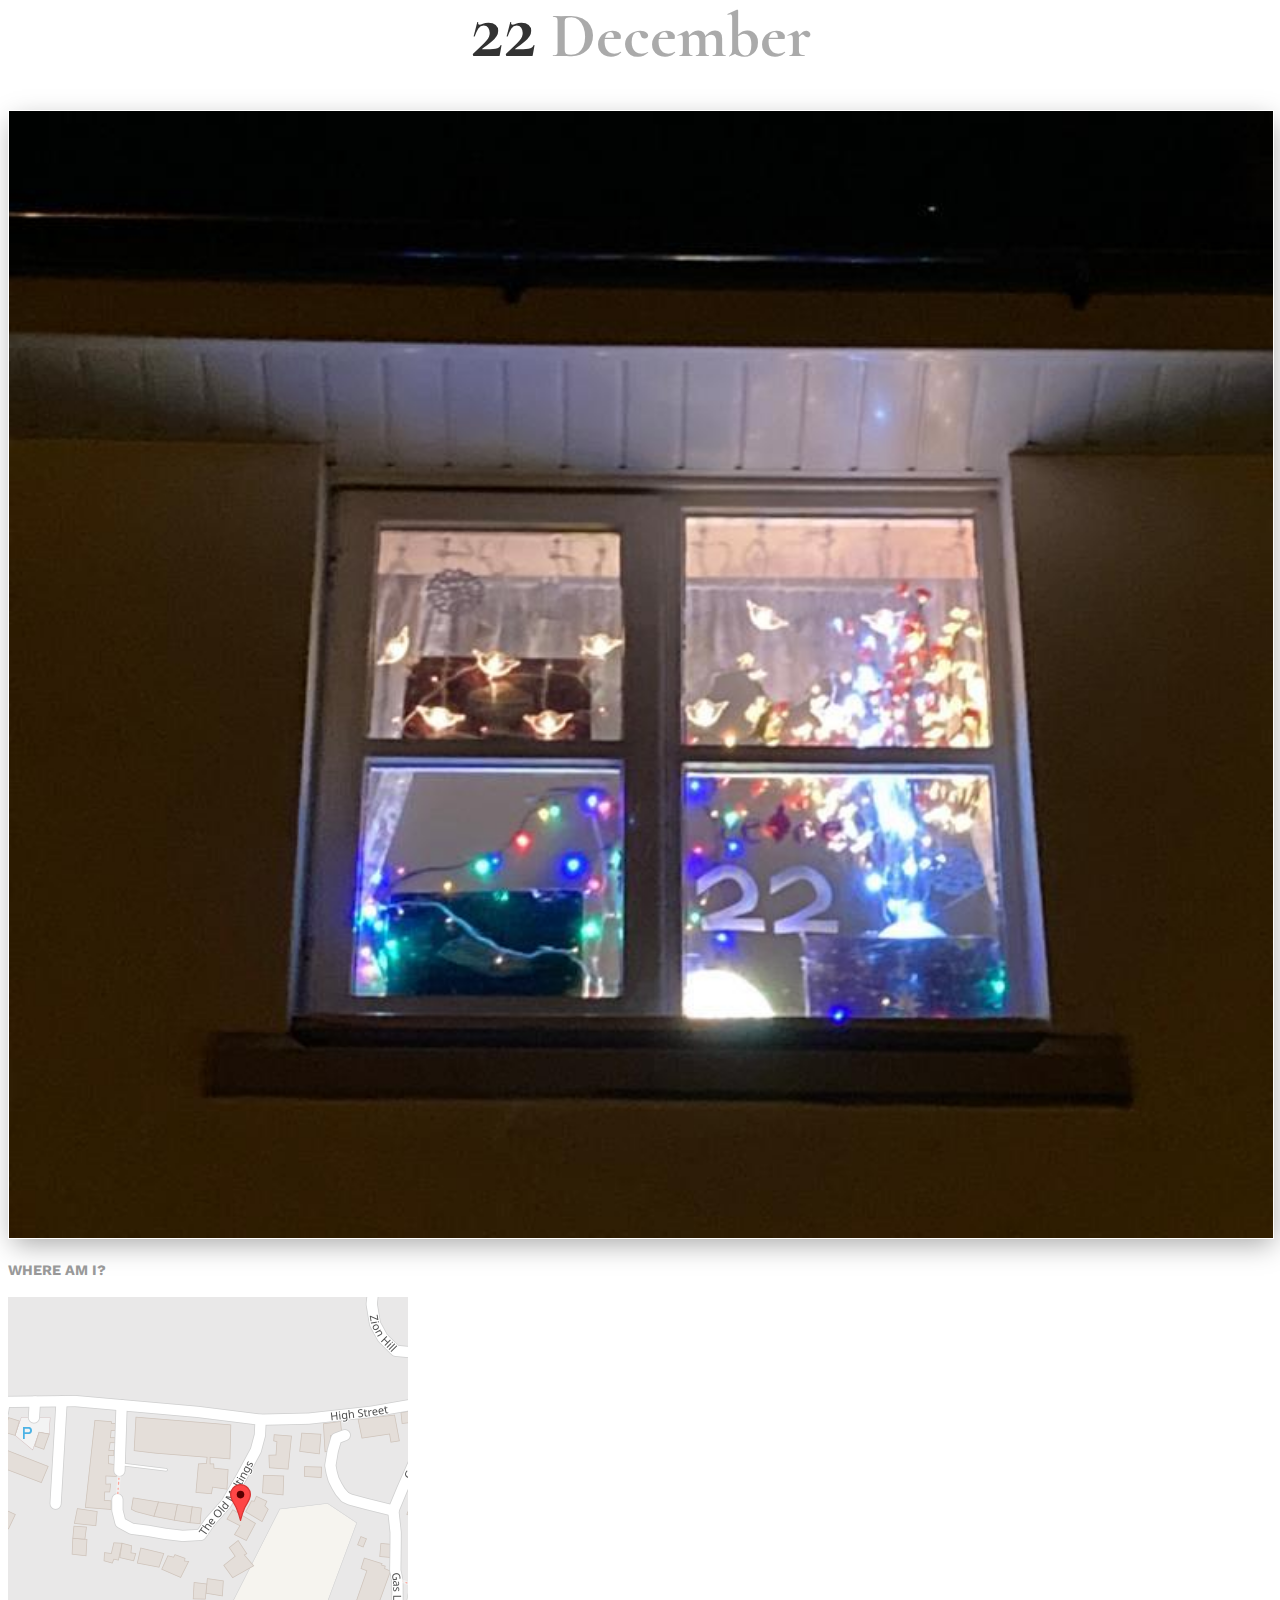
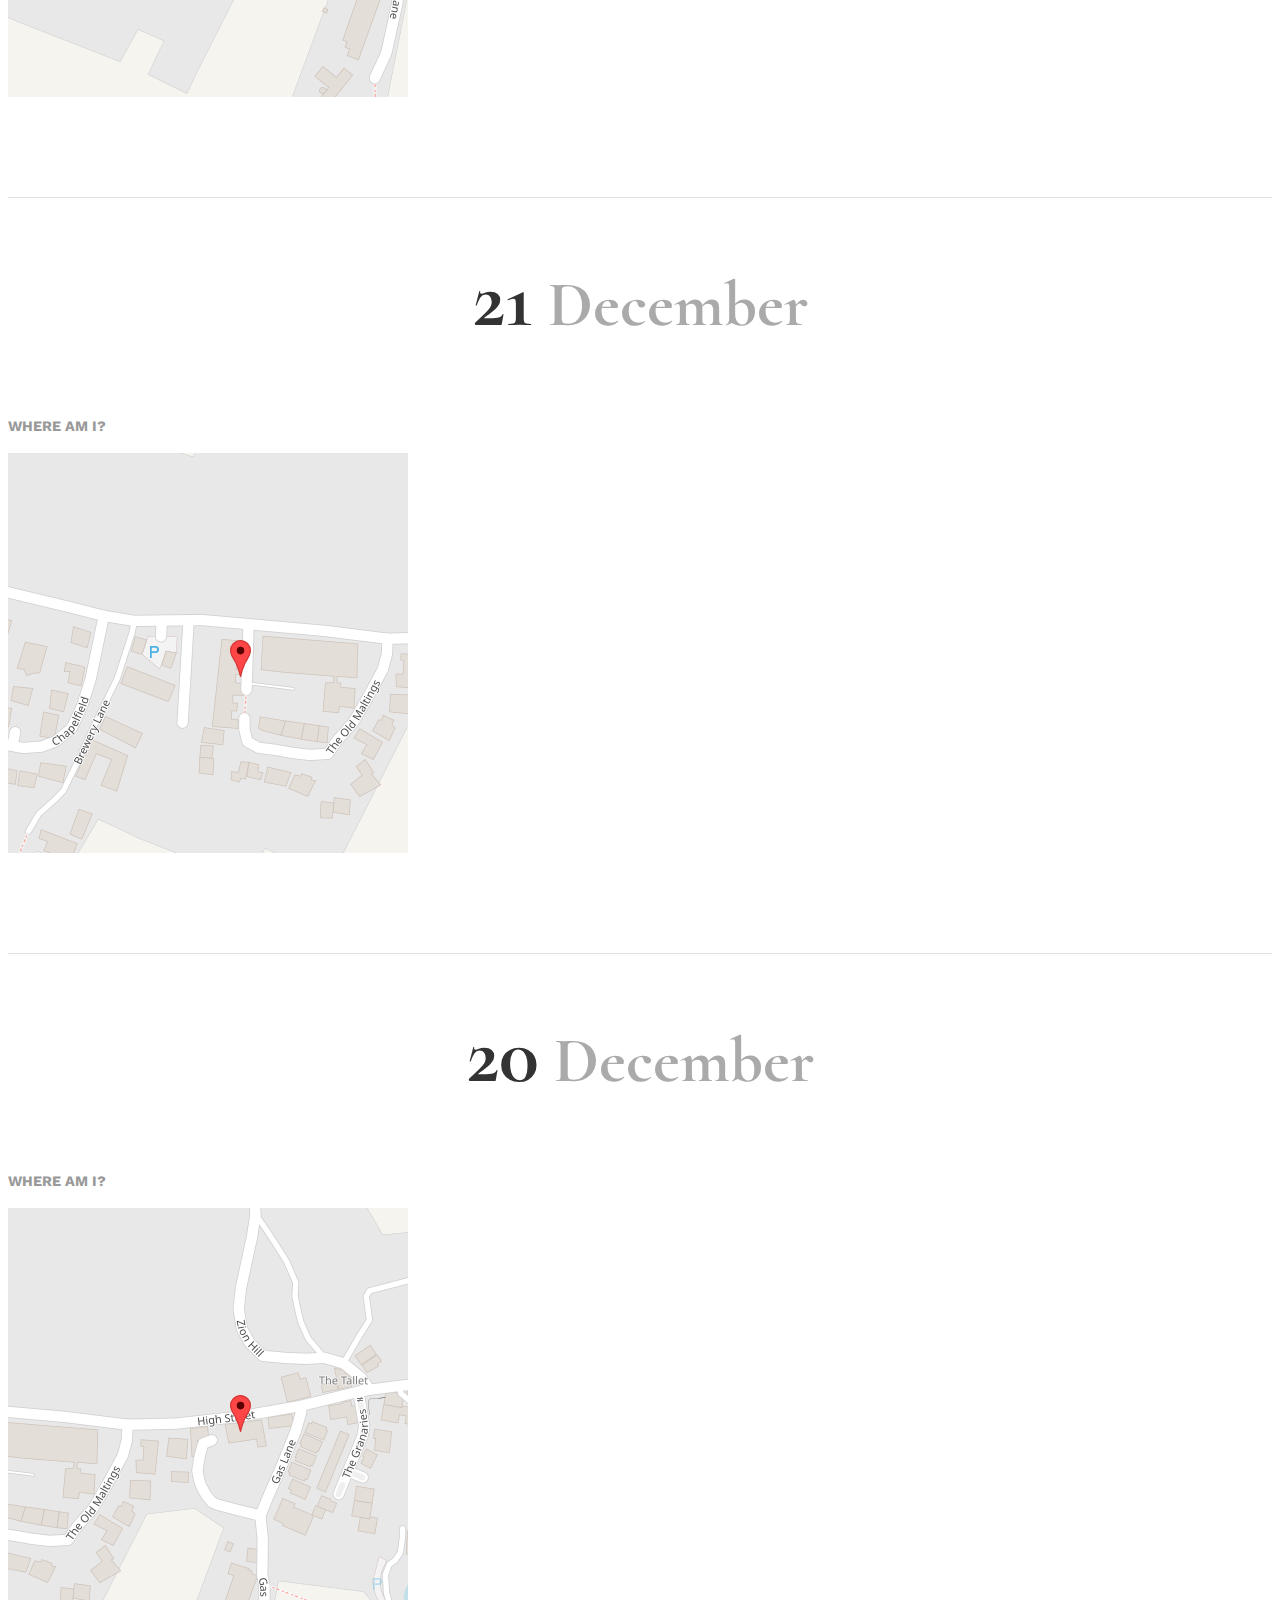
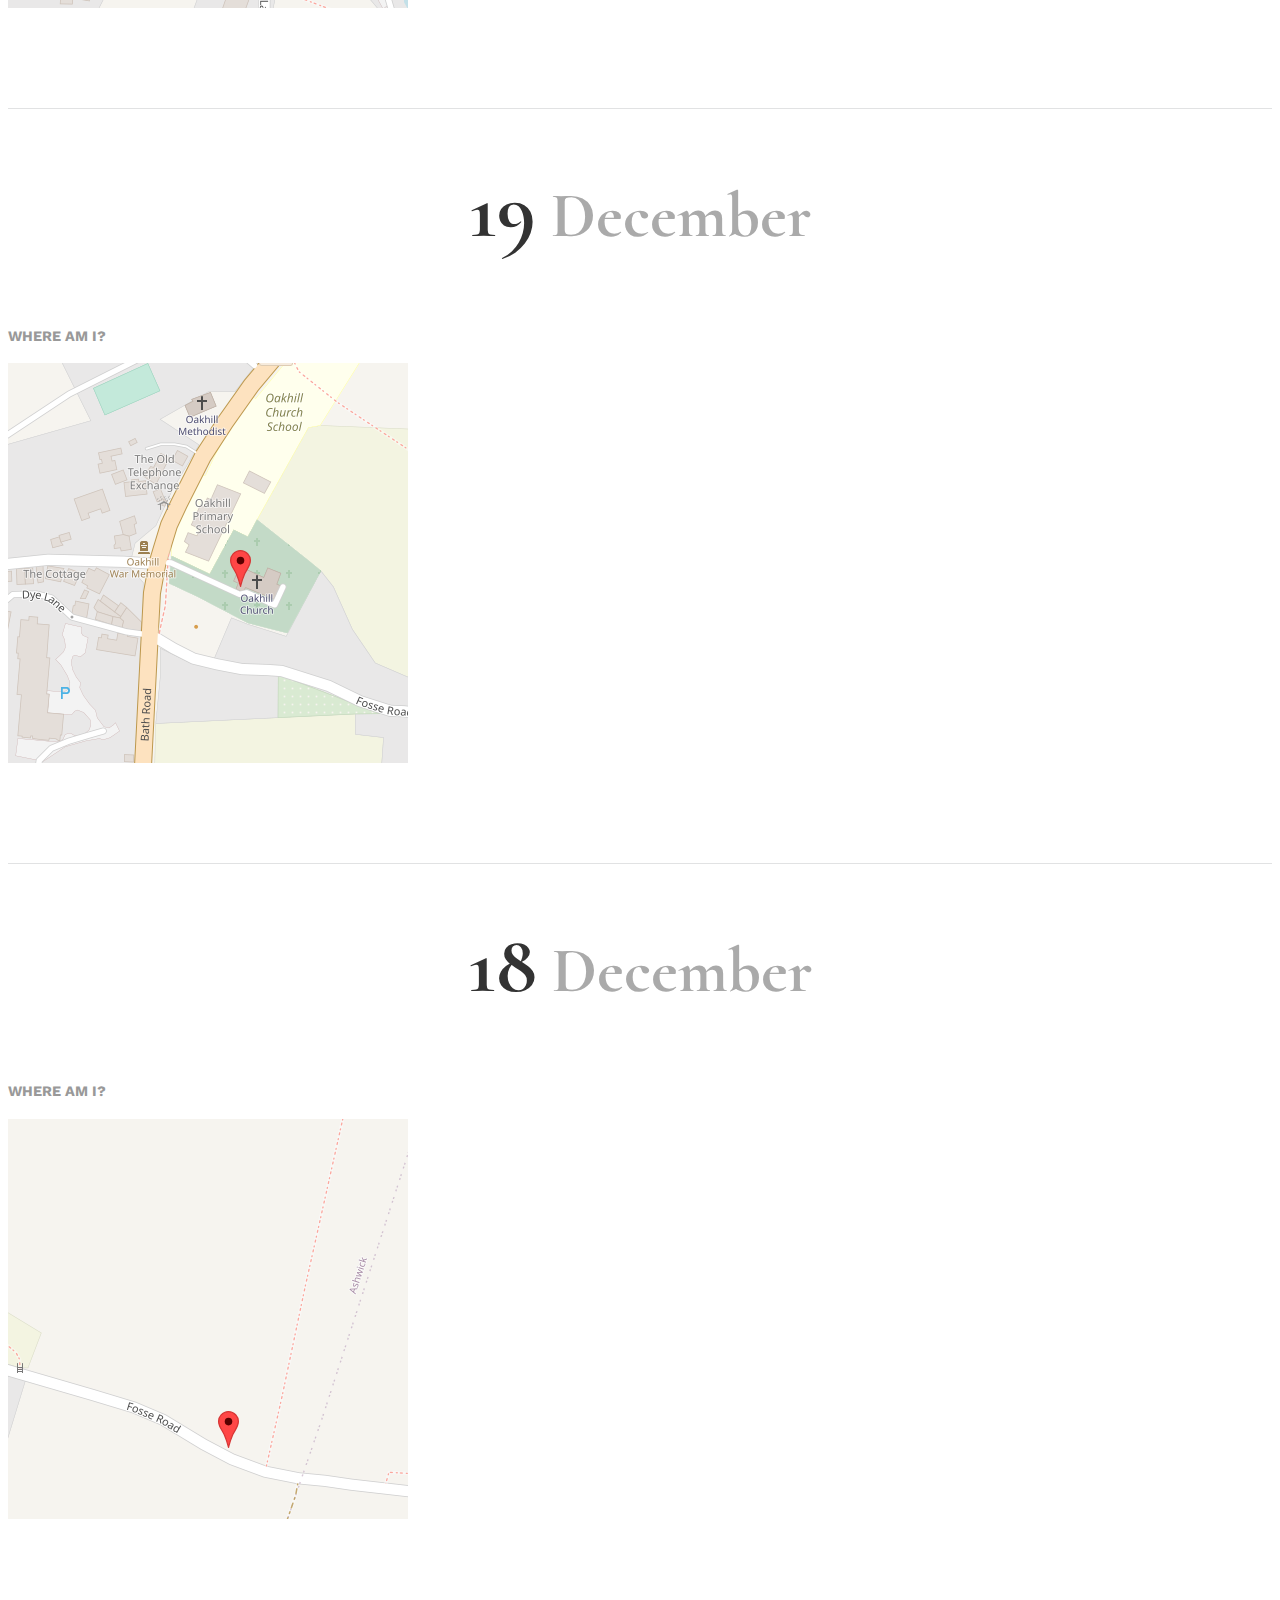
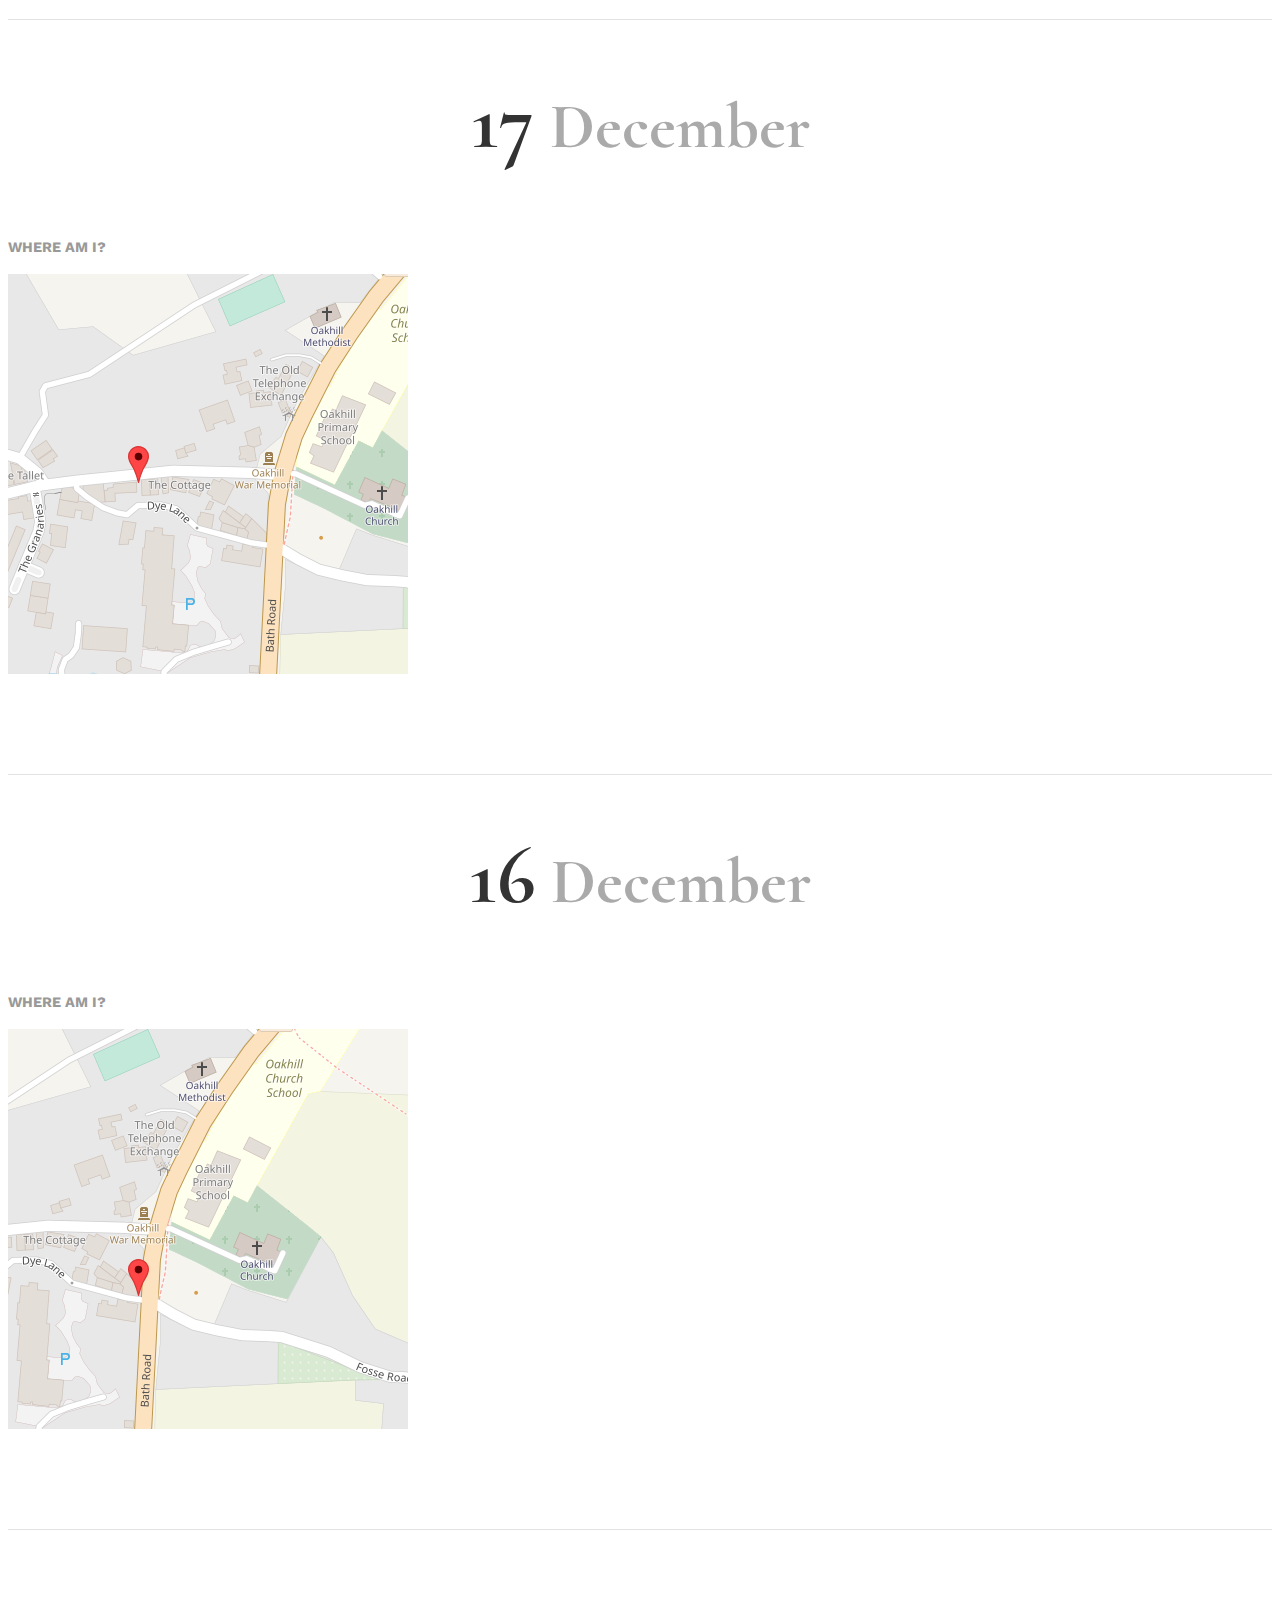
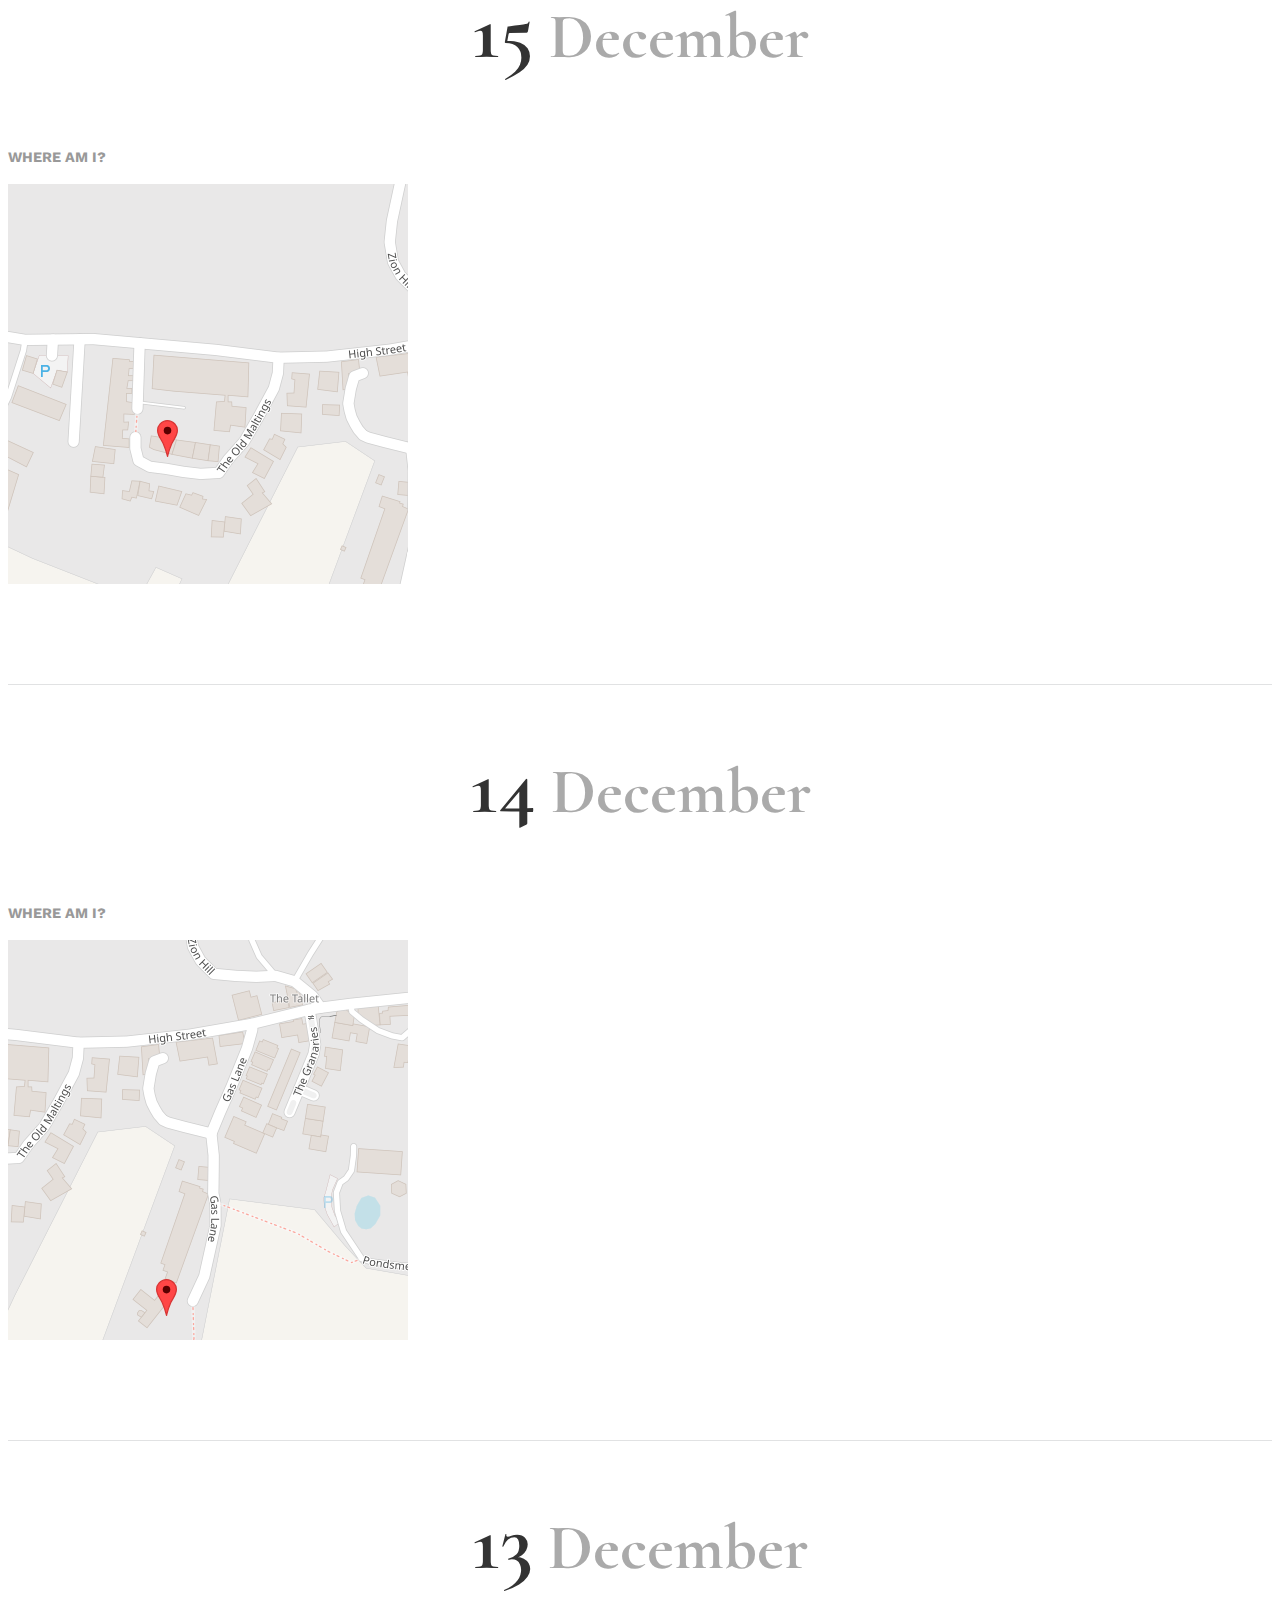
==== commit 2c88b456: "+ Add window 23" ====
--- a/pages/look.html
+++ b/pages/look.html
@@ -4,7 +4,7 @@
 <meta content='text/html; charset=UTF-8' http-equiv='Content-Type'>
 <title>Oakhill Christmas</title>
 <meta name="csrf-param" content="authenticity_token" />
-<meta name="csrf-token" content="Uhu21xwyuN0f6OsxRub1vA1lOU1qgE96D35dfMLmxXy+QknNiLaRdCwOGqlHMNB1gaODL4E31mg2hWMHCX41DA==" />
+<meta name="csrf-token" content="Qbs3p139hfB/7dNhR2ja65Eli71DlqEibphtN1rMXViTm5wf+qmDcaPNYfZaF6Y30nI3dTpaz5W5NskQmEml6w==" />
 
 <link rel="shortcut icon" href="../assets/favicon.ico">
 <link rel="stylesheet" href="https://cdn.jsdelivr.net/npm/bootstrap@4.5.3/dist/css/bootstrap.min.css" integrity="sha384-TX8t27EcRE3e/ihU7zmQxVncDAy5uIKz4rEkgIXeMed4M0jlfIDPvg6uqKI2xXr2" crossorigin="anonymous">
@@ -93,6 +93,26 @@
 <h4>Where am I?</h4>
 <div class='map-container'>
 <div class='map' style='background-position : -1814px -631px;'></div>
+<div class='pin' style='top : 187px; left : 222px;'></div>
+</div>
+</div>
+</div>
+<div class='row window-wrapper'>
+<div class='col-md-12 heading'>
+<h3>
+<span>23</span>
+December
+</h3>
+</div>
+<div class='col-md-6'>
+<div class='window'>
+<img loading='lazy' src='../assets/windows/2020-12-23-fd5b4f41f9b6447bce24a4bd59705a4c7c56ad412ba558407babcc3164c7bcf9.jpg'>
+</div>
+</div>
+<div class='col-md-6'>
+<h4>Where am I?</h4>
+<div class='map-container'>
+<div class='map' style='background-position : -1055px -639px;'></div>
 <div class='pin' style='top : 187px; left : 222px;'></div>
 </div>
 </div>
